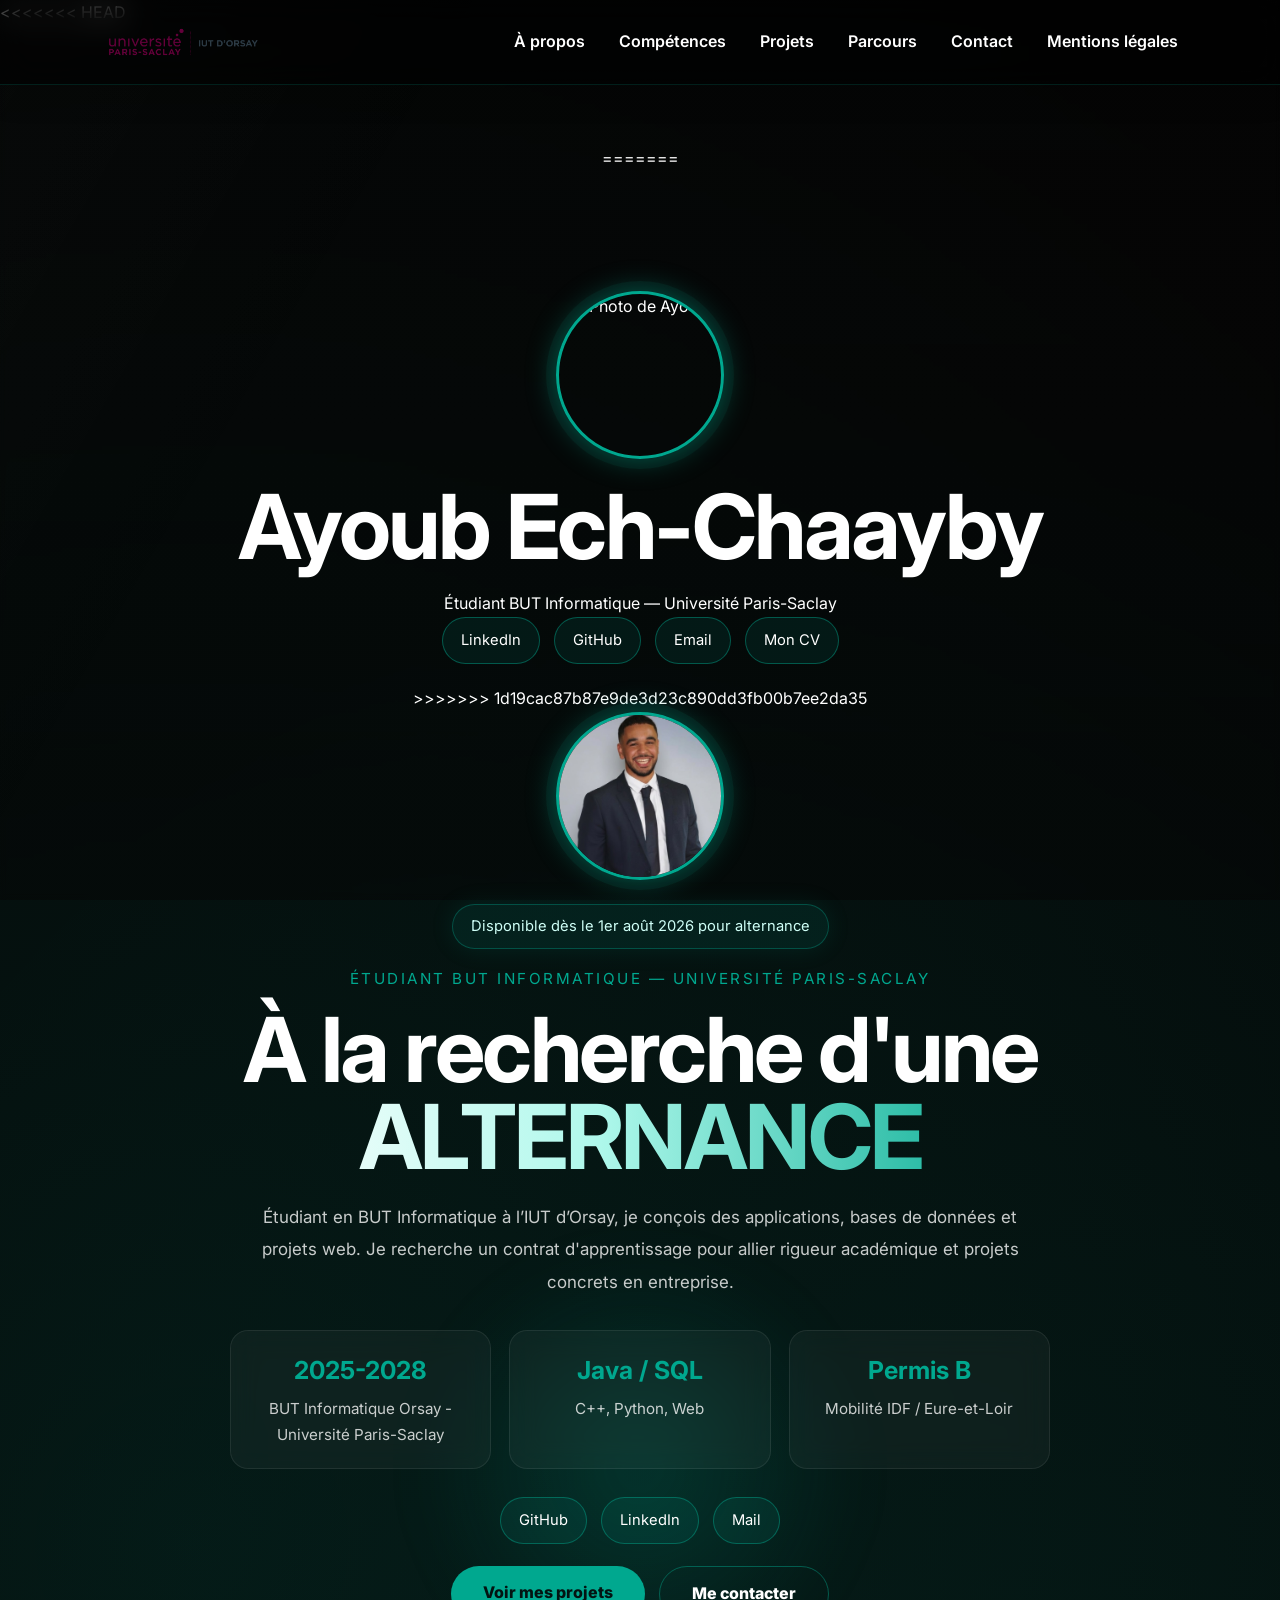
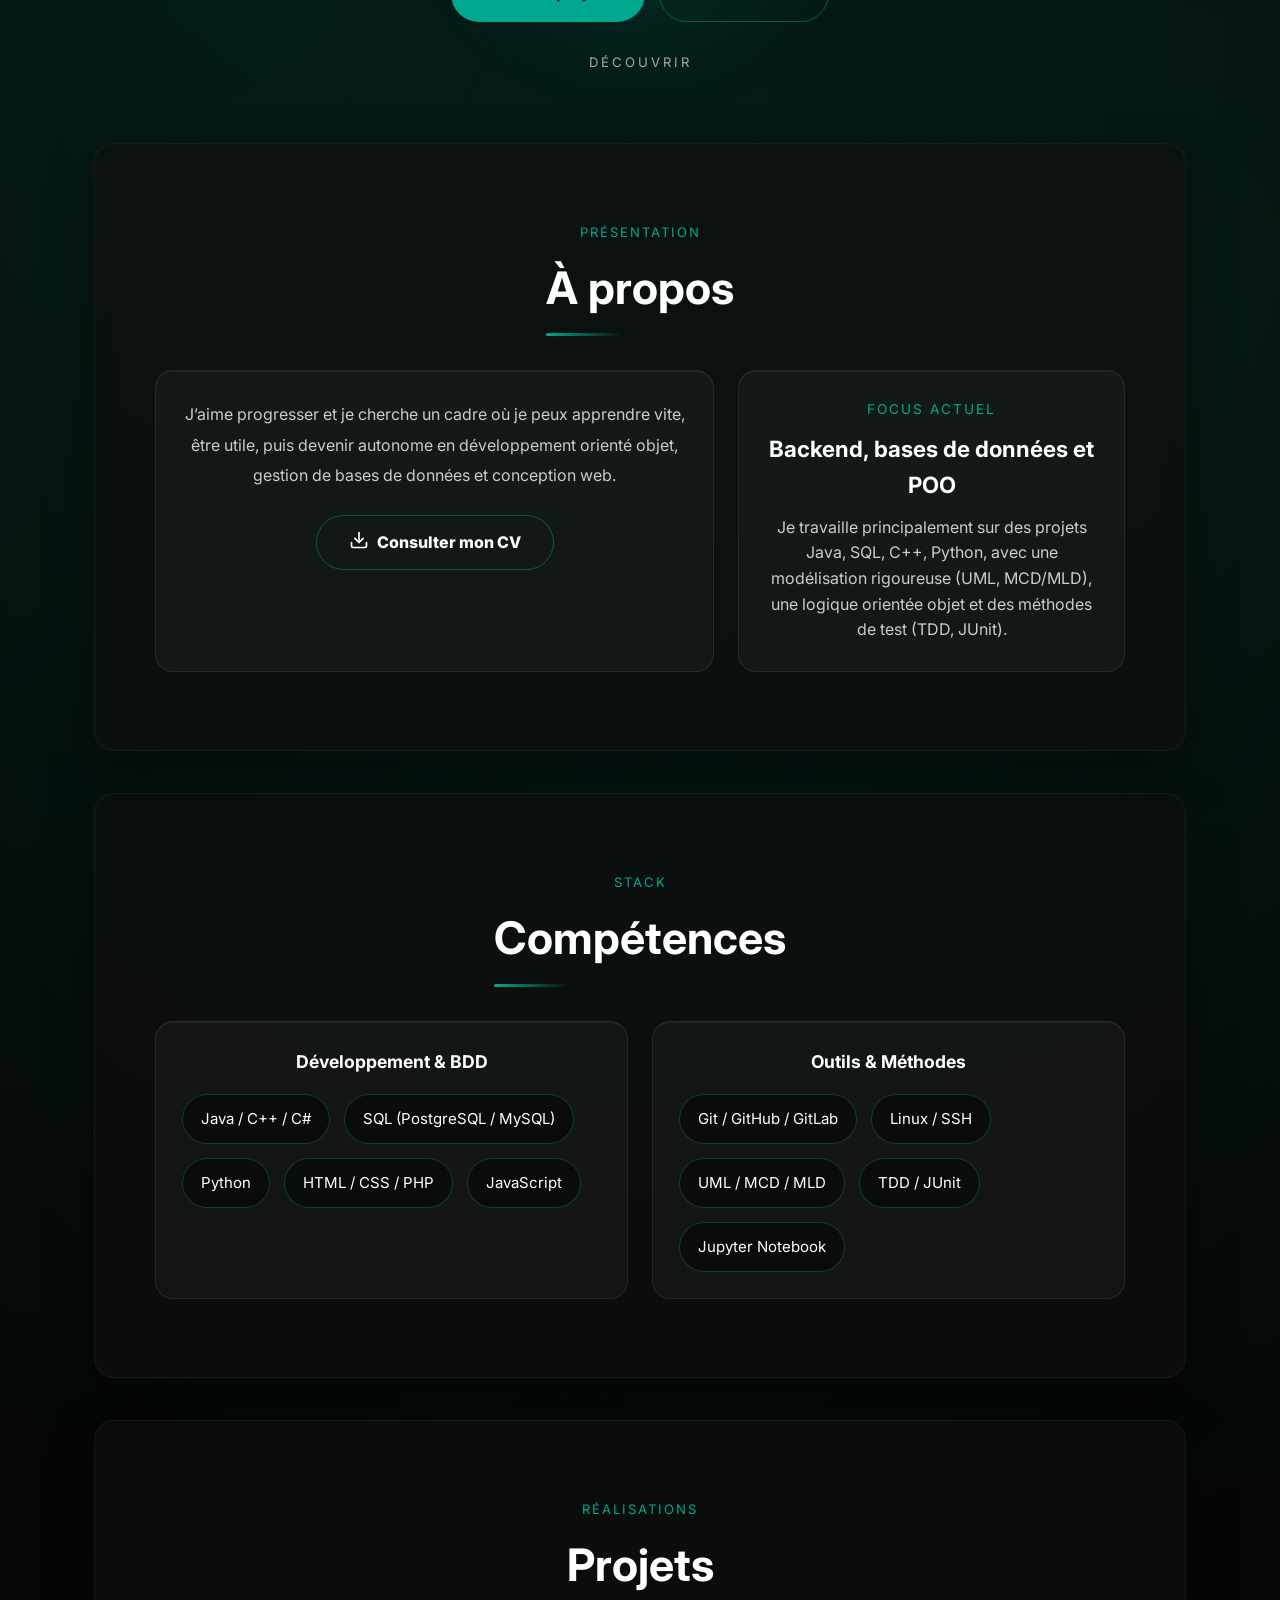
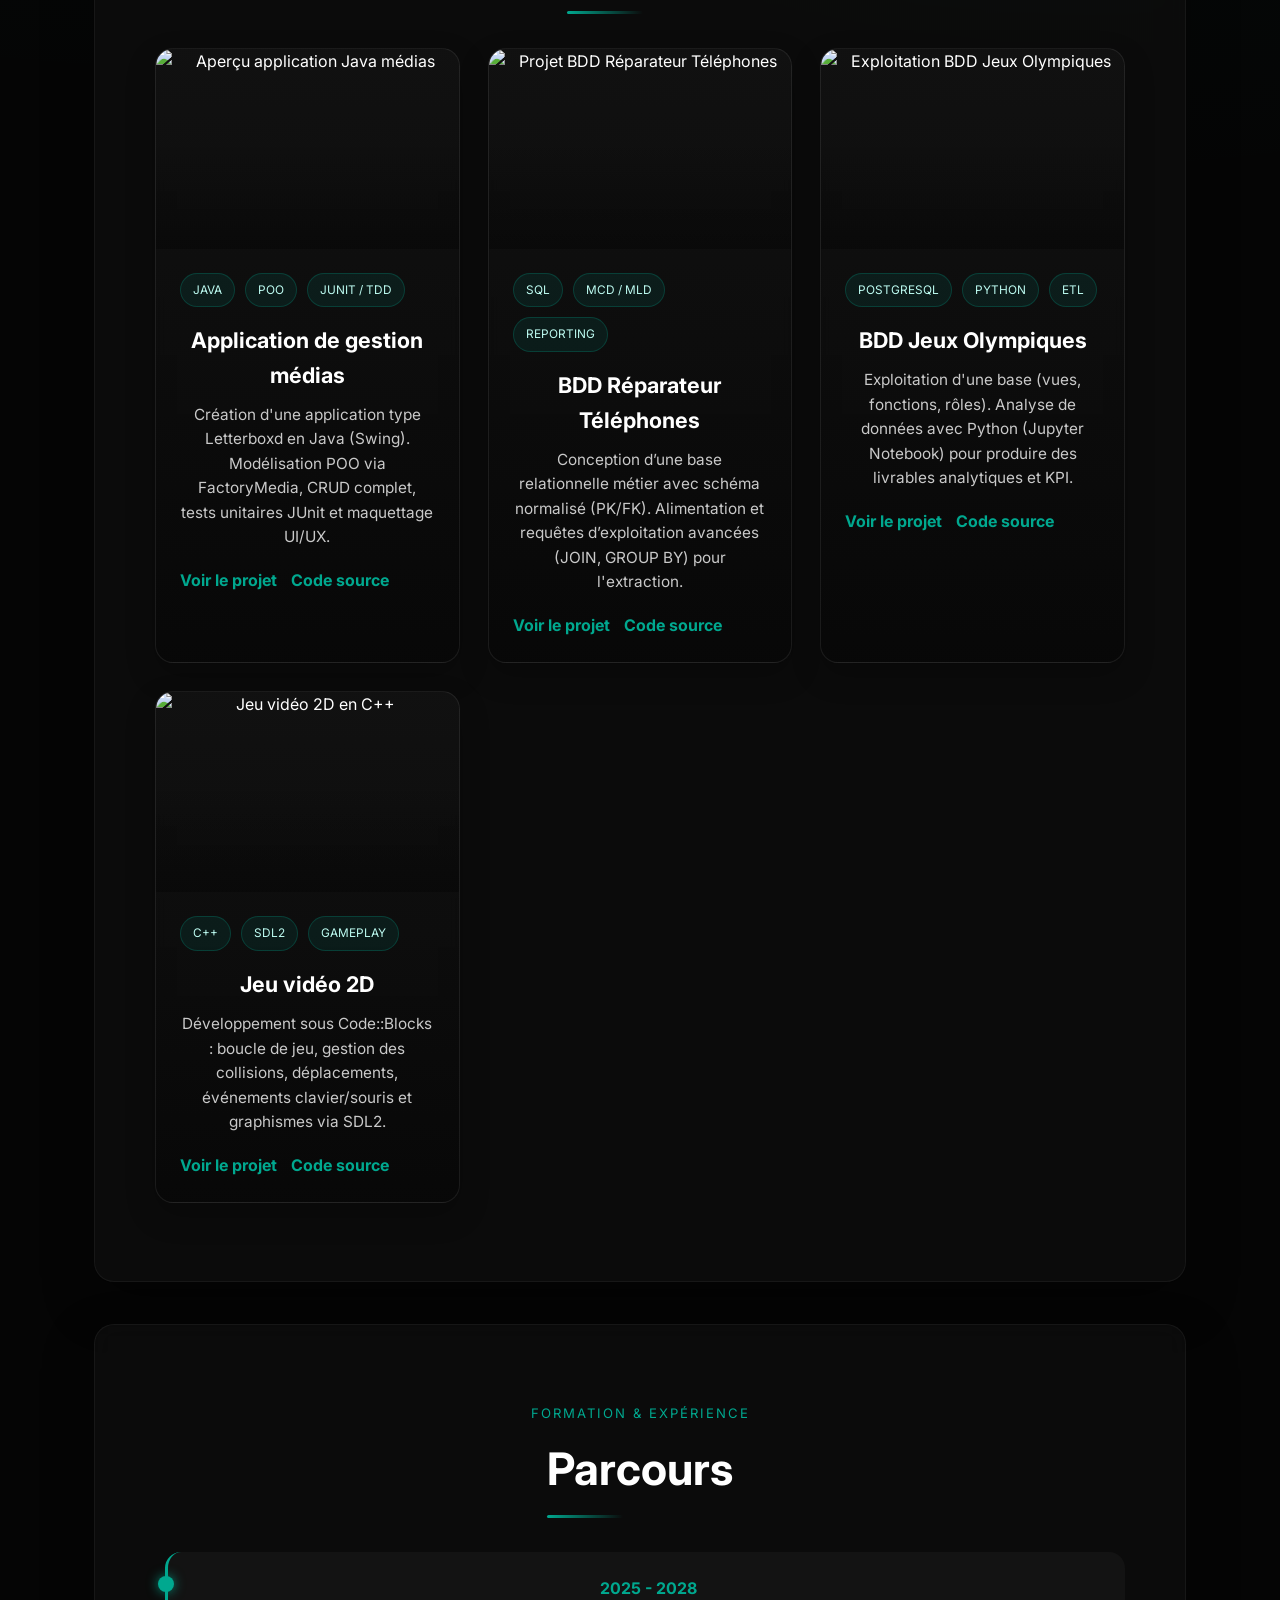
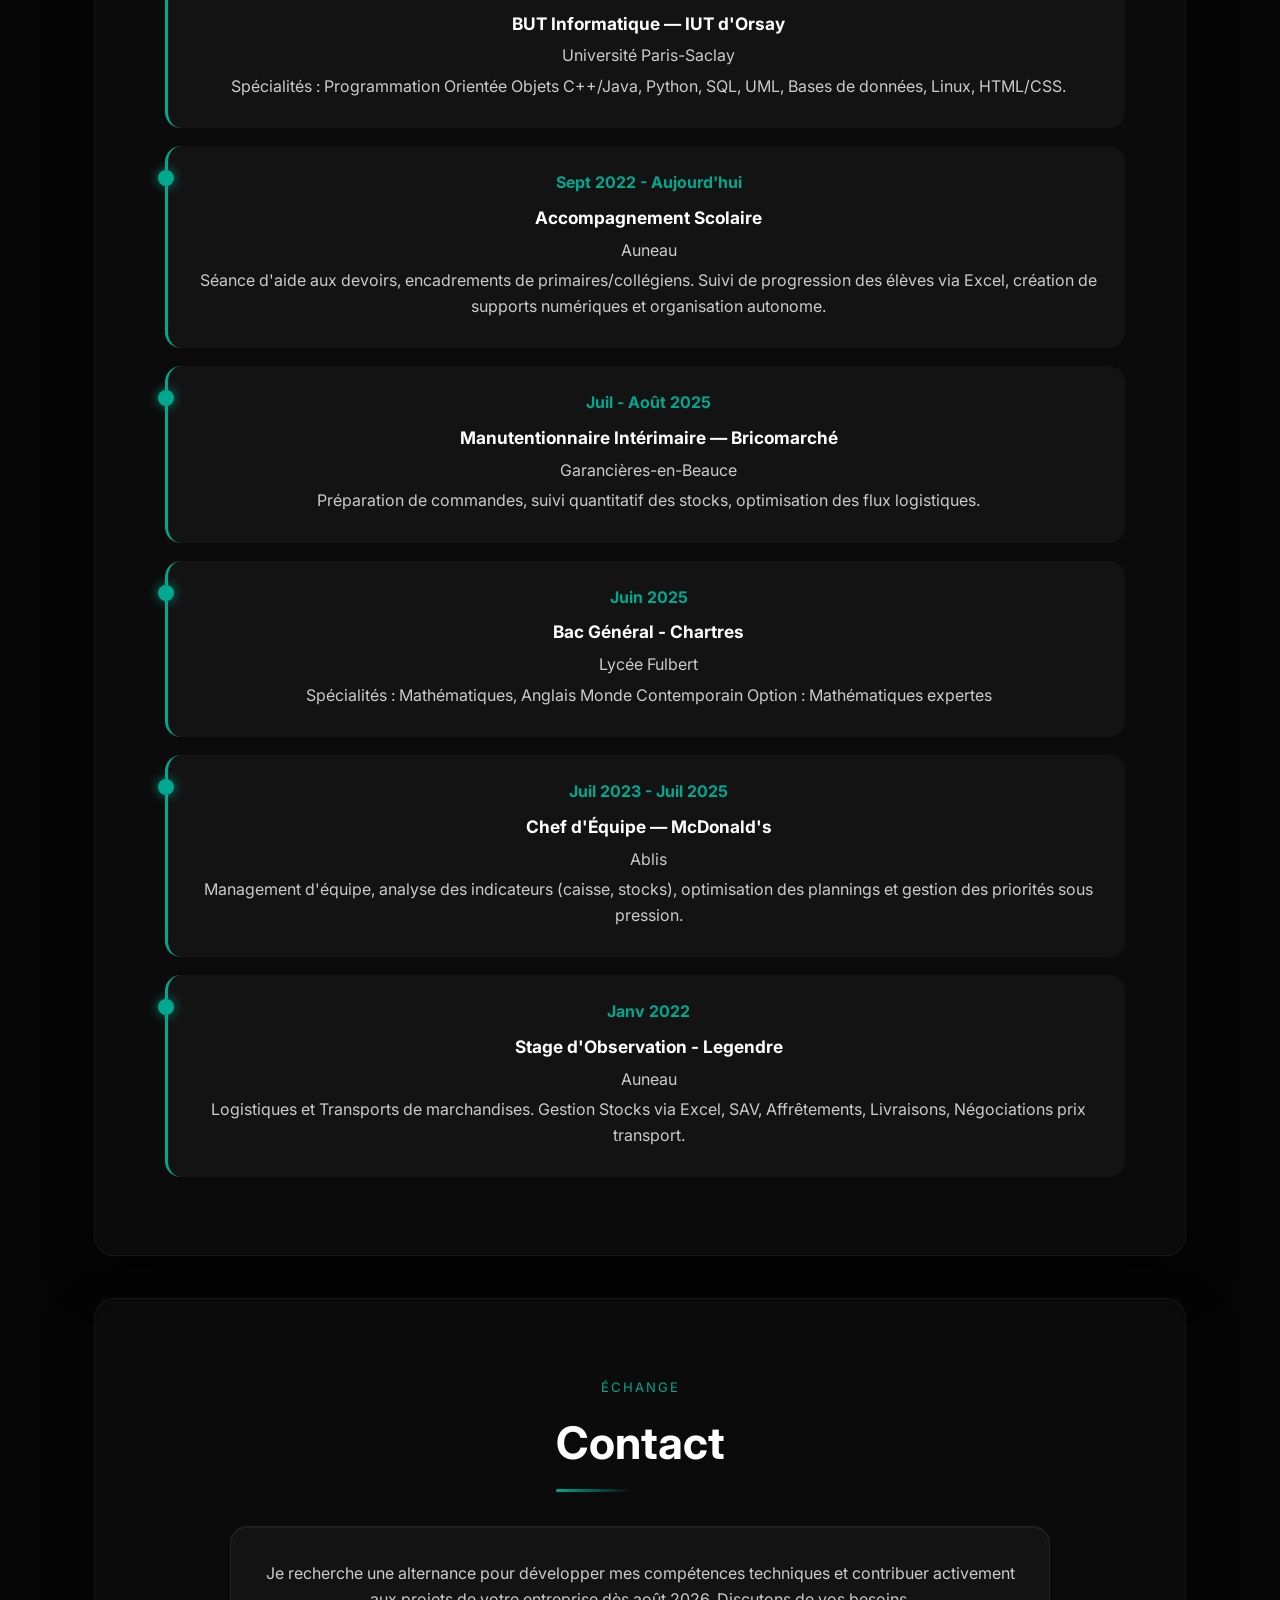
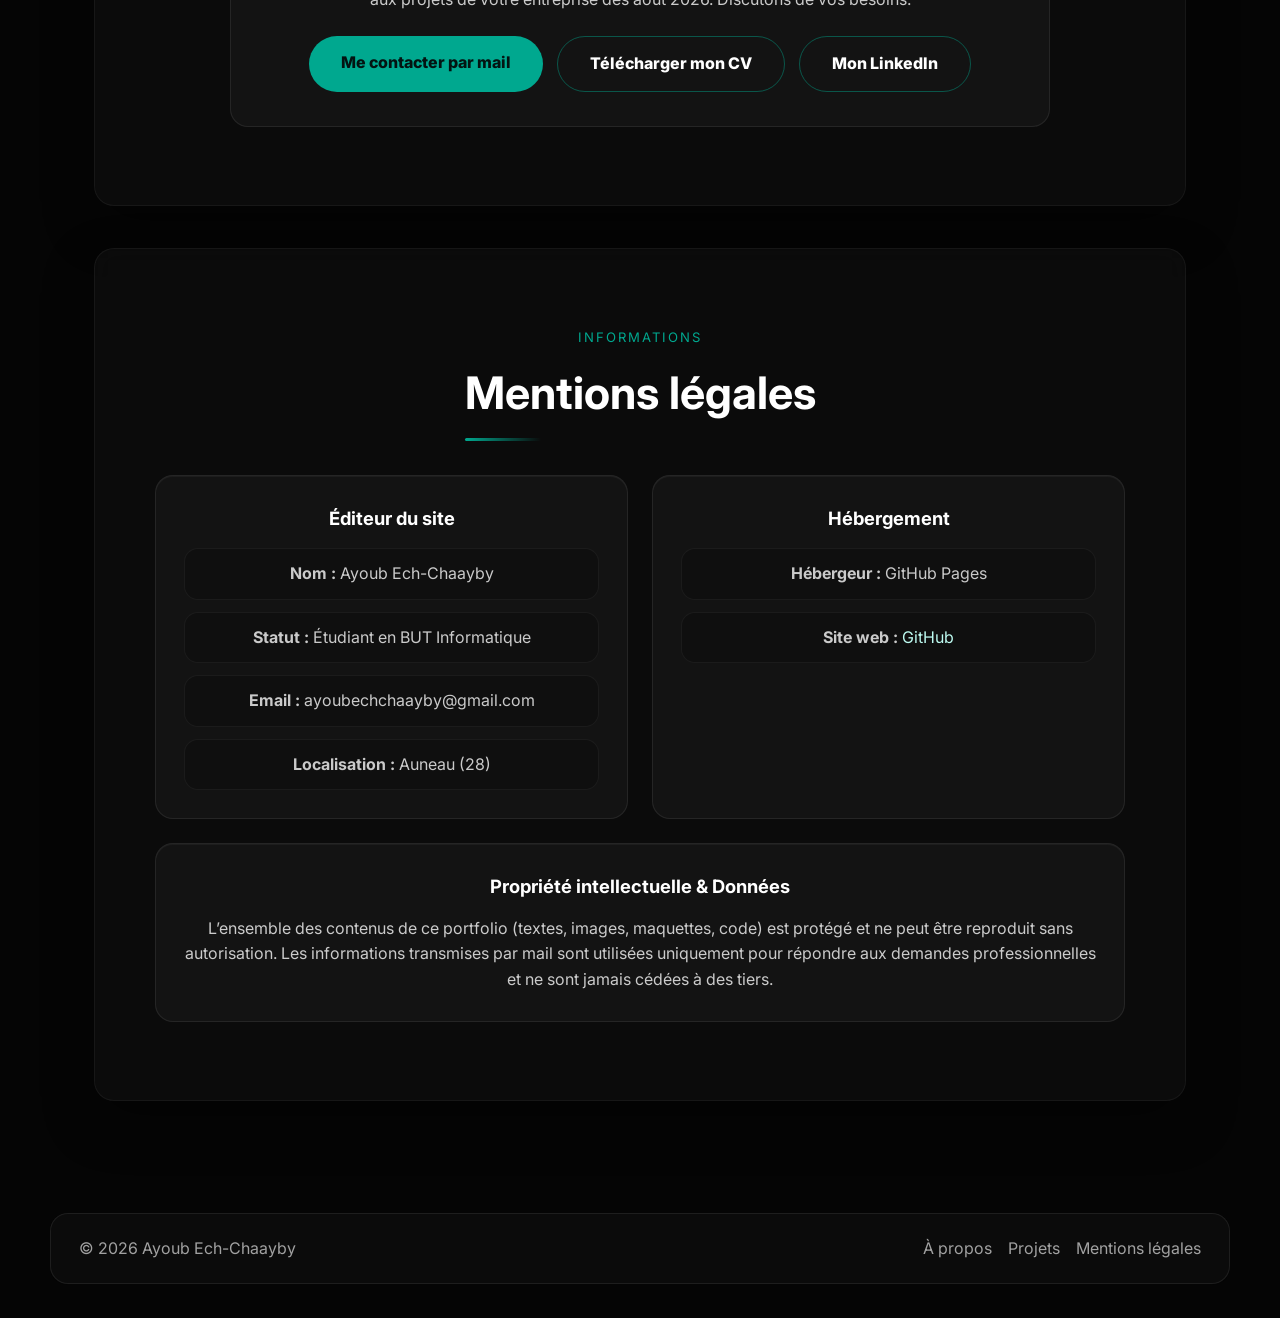
==== index.html @ 3a8e2e87 "Merge branch 'main' of https://github.com/ayoubechchaayby/Portfolio :qa!" ====
<!DOCTYPE html>
<html lang="fr">
<head>
  <meta charset="UTF-8" />
  <meta name="viewport" content="width=device-width, initial-scale=1.0" />
  <title>Ayoub Ech-Chaayby</title>
  <meta
    name="description"
    content="Portfolio moderne et immersif d'un étudiant en BUT Informatique à l'IUT d'Orsay, en recherche d'alternance."
  />
  <link rel="preconnect" href="https://fonts.googleapis.com" />
  <link rel="preconnect" href="https://fonts.gstatic.com" crossorigin />
  <link
    href="https://fonts.googleapis.com/css2?family=Inter:wght@300;400;500;600;700;800&display=swap"
    rel="stylesheet"
  />
  <link rel="stylesheet" href="style.css" />
</head>
<body>
  <div class="video-bg" aria-hidden="true">
    <video autoplay muted loop playsinline>
      <source src="assets/video.mp4" type="video/mp4" />
    </video>
    <div class="overlay"></div>
  </div>

  <header class="navbar">
    <a href="https://www.iut-orsay.universite-paris-saclay.fr/" class="logo" aria-label="Retour à l'accueil">
      <img src="assets/IUT.png" alt="Logo Université Paris-Saclay" class="nav-logo" />
    </a>

    <nav aria-label="Navigation principale">
      <ul>
        <li><a href="#a-propos">À propos</a></li>
        <li><a href="#competences">Compétences</a></li>
        <li><a href="#projets">Projets</a></li>
        <li><a href="#parcours">Parcours</a></li>
        <li><a href="#contact">Contact</a></li>
        <li><a href="#mentions-legales">Mentions légales</a></li>
      </ul>
    </nav>
  </header>

<<<<<<< HEAD
  <main>
    <section class="hero" id="accueil">
      <div class="hero-glow"></div>
=======
    <section class="hero">
        <img src="image/ayoub.JPG" alt="Photo de Ayoub" class="profile-pic">
        
        <h1>Ayoub Ech-Chaayby</h1>
        <p>Étudiant BUT Informatique — Université Paris-Saclay</p>
        
        <div class="social-links">
            <a href="https://linkedin.com/in/ayoubechchaayby" target="_blank"><i class="fab fa-linkedin"></i> LinkedIn</a>
            <a href="https://github.com/ayoubechchaayby" target="_blank"><i class="fab fa-github"></i> GitHub</a>
            <a href="mailto:ayoubechchaayby@gmail.com"><i class="fas fa-envelope"></i> Email</a>
            <a href="CV_Ayoub_Ech-Chaayby.pdf" download><i class="fas fa-file-download"></i> Mon CV</a>
        </div>
>>>>>>> 1d19cac87b87e9de3d23c890dd3fb00b7ee2da35

      <img
        src="assets/ayoub.JPG"
        alt="Photo de profil"
        class="profile-pic"
      />

      <span class="status-badge">Disponible dès le 1er août 2026 pour alternance</span>

      <p class="eyebrow">Étudiant BUT Informatique — Université Paris-Saclay</p>

      <h1>
        À la recherche d'une
        <span class="gradient-text">ALTERNANCE</span>
      </h1>

      <p class="hero-subtitle">
        Étudiant en BUT Informatique à l’IUT d’Orsay, je conçois des applications, 
        bases de données et projets web. Je recherche un contrat d'apprentissage 
        pour allier rigueur académique et projets concrets en entreprise.
      </p>

      <div class="hero-stats">
        <article class="stat">
          <strong>2025-2028</strong>
          <span>BUT Informatique Orsay - Université Paris-Saclay</span>
        </article>
        <article class="stat">
          <strong>Java / SQL</strong>
          <span>C++, Python, Web</span>
        </article>
        <article class="stat">
          <strong>Permis B</strong>
          <span>Mobilité IDF / Eure-et-Loir</span>
        </article>
      </div>

      <div class="social-links">
        <a href="https://github.com/ayoubechchaayby" target="_blank" rel="noopener noreferrer">GitHub</a>
        <a href="https://www.linkedin.com/in/ayoubechchaayby/" target="_blank" rel="noopener noreferrer">LinkedIn</a>
        <a href="mailto:ayoubechchaayby@gmail.com">Mail</a>
      </div>

      <div class="hero-actions">
        <a href="#projets" class="btn">Voir mes projets</a>
        <a href="#contact" class="btn btn-secondary">Me contacter</a>
      </div>

      <a href="#a-propos" class="scroll-indicator">Découvrir</a>
    </section>

    <section class="section reveal" id="a-propos">
      <div class="section-header">
        <p class="section-kicker">Présentation</p>
        <h2>À propos</h2>
      </div>

      <div class="about-grid">
                <div class="about-text">

          <p>
            J’aime progresser et je cherche un cadre où je peux apprendre vite, 
            être utile, puis devenir autonome en développement orienté objet, 
            gestion de bases de données et conception web.
          </p>

          <div class="about-actions" style="margin-top: 24px;">
            <a href="assets/CV_Ayoub_Ech-Chaayby.pdf" target="_blank" rel="noopener noreferrer" class="btn btn-secondary">
              <svg width="20" height="20" viewBox="0 0 24 24" fill="none" stroke="currentColor" stroke-width="2" stroke-linecap="round" stroke-linejoin="round" style="margin-right: 8px;"><path d="M21 15v4a2 2 0 0 1-2 2H5a2 2 0 0 1-2-2v-4"></path><polyline points="7 10 12 15 17 10"></polyline><line x1="12" y1="15" x2="12" y2="3"></line></svg>
              Consulter mon CV
            </a>
          </div>
        </div>


        <div class="about-card">
          <span class="about-card-label">Focus actuel</span>
          <h3>Backend, bases de données et POO</h3>
          <p>
            Je travaille principalement sur des projets Java, SQL, C++, Python, 
            avec une modélisation rigoureuse (UML, MCD/MLD), une logique orientée objet 
            et des méthodes de test (TDD, JUnit).
          </p>
        </div>
      </div>
    </section>

    <section class="section reveal" id="competences">
      <div class="section-header">
        <p class="section-kicker">Stack</p>
        <h2>Compétences</h2>
      </div>

      <div class="skills-columns">
        <div class="skills-panel">
          <h3>Développement & BDD</h3>
          <div class="skills-grid">
            <span class="skill">Java / C++ / C#</span>
            <span class="skill">SQL (PostgreSQL / MySQL)</span>
            <span class="skill">Python</span>
            <span class="skill">HTML / CSS / PHP</span>
            <span class="skill">JavaScript</span>
          </div>
        </div>

        <div class="skills-panel">
          <h3>Outils & Méthodes</h3>
          <div class="skills-grid">
            <span class="skill">Git / GitHub / GitLab</span>
            <span class="skill">Linux / SSH</span>
            <span class="skill">UML / MCD / MLD</span>
            <span class="skill">TDD / JUnit</span>
            <span class="skill">Jupyter Notebook</span>
          </div>
        </div>
      </div>
    </section>

    <section class="section reveal" id="projets">
      <div class="section-header">
        <p class="section-kicker">Réalisations</p>
        <h2>Projets</h2>
      </div>

      <div class="projects-grid">
        <article class="card">
          <div class="card-img-container">
            <img src="images/project-1.jpg" alt="Aperçu application Java médias" class="card-img" />
          </div>
          <div class="card-content">
            <div class="project-tags">
              <span>Java</span>
              <span>POO</span>
              <span>JUnit / TDD</span>
            </div>
            <h3>Application de gestion médias</h3>
            <p>
              Création d'une application type Letterboxd en Java (Swing). Modélisation POO 
              via FactoryMedia, CRUD complet, tests unitaires JUnit et maquettage UI/UX.
            </p>
            <div class="project-links">
              <a href="#">Voir le projet</a>
              <a href="#">Code source</a>
            </div>
          </div>
        </article>

        <article class="card">
          <div class="card-img-container">
            <img src="images/project-2.jpg" alt="Projet BDD Réparateur Téléphones" class="card-img" />
          </div>
          <div class="card-content">
            <div class="project-tags">
              <span>SQL</span>
              <span>MCD / MLD</span>
              <span>Reporting</span>
            </div>
            <h3>BDD Réparateur Téléphones</h3>
            <p>
              Conception d’une base relationnelle métier avec schéma normalisé (PK/FK). 
              Alimentation et requêtes d’exploitation avancées (JOIN, GROUP BY) pour l'extraction.
            </p>
            <div class="project-links">
              <a href="#">Voir le projet</a>
              <a href="#">Code source</a>
            </div>
          </div>
        </article>

        <article class="card">
          <div class="card-img-container">
            <img src="images/project-3.jpg" alt="Exploitation BDD Jeux Olympiques" class="card-img" />
          </div>
          <div class="card-content">
            <div class="project-tags">
              <span>PostgreSQL</span>
              <span>Python</span>
              <span>ETL</span>
            </div>
            <h3>BDD Jeux Olympiques</h3>
            <p>
              Exploitation d'une base (vues, fonctions, rôles). Analyse de données 
              avec Python (Jupyter Notebook) pour produire des livrables analytiques et KPI.
            </p>
            <div class="project-links">
              <a href="#">Voir le projet</a>
              <a href="#">Code source</a>
            </div>
          </div>
        </article>

        <article class="card">
          <div class="card-img-container">
            <img src="images/project-4.jpg" alt="Jeu vidéo 2D en C++" class="card-img" />
          </div>
          <div class="card-content">
            <div class="project-tags">
              <span>C++</span>
              <span>SDL2</span>
              <span>Gameplay</span>
            </div>
            <h3>Jeu vidéo 2D</h3>
            <p>
              Développement sous Code::Blocks : boucle de jeu, gestion des collisions, 
              déplacements, événements clavier/souris et graphismes via SDL2.
            </p>
            <div class="project-links">
              <a href="#">Voir le projet</a>
              <a href="#">Code source</a>
            </div>
          </div>
        </article>
      </div>
    </section>

    <section class="section reveal" id="parcours">
      <div class="section-header">
        <p class="section-kicker">Formation & expérience</p>
        <h2>Parcours</h2>
      </div>

      <div class="timeline">
        <article class="timeline-item">
          <span class="timeline-date">2025 - 2028</span>
          <h3>BUT Informatique — IUT d'Orsay</h3>
          <p>Université Paris-Saclay</p>
          <p>
            Spécialités : Programmation Orientée Objets C++/Java, Python, SQL, UML, Bases de données, Linux, HTML/CSS.
          </p>
        </article>

        <article class="timeline-item">
          <span class="timeline-date">Sept 2022 - Aujourd'hui</span>
          <h3>Accompagnement Scolaire</h3>
          <p>Auneau</p>
          <p>
            Séance d'aide aux devoirs, encadrements de primaires/collégiens.
            Suivi de progression des élèves via Excel, création de supports numériques 
            et organisation autonome.
          </p>
        </article>

        <article class="timeline-item">
          <span class="timeline-date">Juil - Août 2025</span>
          <h3>Manutentionnaire Intérimaire — Bricomarché</h3>
          <p>Garancières-en-Beauce</p>
          <p>
            Préparation de commandes, suivi quantitatif des stocks, optimisation des flux logistiques.
          </p>
        </article>

        <article class="timeline-item">
          <span class="timeline-date">Juin 2025</span>
          <h3>Bac Général - Chartres</h3>
          <p>Lycée Fulbert</p>
          <p>
            Spécialités : Mathématiques, Anglais Monde Contemporain
            Option : Mathématiques expertes
          </p>
        </article>

        <article class="timeline-item">
          <span class="timeline-date">Juil 2023 - Juil 2025</span>
          <h3>Chef d'Équipe — McDonald's</h3>
          <p>Ablis</p>
          <p>
            Management d'équipe, analyse des indicateurs (caisse, stocks), optimisation 
            des plannings et gestion des priorités sous pression.
          </p>
        </article>

        <article class="timeline-item">
          <span class="timeline-date">Janv 2022</span>
          <h3>Stage d'Observation - Legendre</h3>
          <p>Auneau</p>
          <p>
            Logistiques et Transports de marchandises.
            Gestion Stocks via Excel, SAV, Affrêtements, Livraisons, Négociations prix transport.
          </p>
        </article>

      </div>
    </section>

    <section class="section contact reveal" id="contact">
      <div class="section-header">
        <p class="section-kicker">Échange</p>
        <h2>Contact</h2>
      </div>

      <div class="contact-box">
        <p>
          Je recherche une alternance pour développer mes compétences techniques et 
          contribuer activement aux projets de votre entreprise dès août 2026. 
          Discutons de vos besoins.
        </p>

        <div class="contact-actions">
          <a href="mailto:ayoubechchaayby@gmail.com" class="btn">Me contacter par mail</a>
          
          <a href="assets/CV_Ayoub_Ech-Chaayby.pdf" target="_blank" rel="noopener noreferrer" class="btn btn-secondary">
            Télécharger mon CV
          </a>

          <a href="https://www.linkedin.com/ayoubechchaayby" target="_blank" rel="noopener noreferrer" class="btn btn-secondary">
            Mon LinkedIn
          </a>
        </div>

      </div>
    </section>

    <section class="section legal reveal" id="mentions-legales">
      <div class="section-header">
        <p class="section-kicker">Informations</p>
        <h2>Mentions légales</h2>
      </div>

      <div class="legal-grid">
        <article class="legal-card">
          <h3>Éditeur du site</h3>
          <ul class="legal-list">
            <li><strong>Nom :</strong> Ayoub Ech-Chaayby</li>
            <li><strong>Statut :</strong> Étudiant en BUT Informatique</li>
            <li><strong>Email :</strong> ayoubechchaayby@gmail.com</li>
            <li><strong>Localisation :</strong> Auneau (28)</li>
          </ul>
        </article>

        <article class="legal-card">
          <h3>Hébergement</h3>
          <ul class="legal-list">
            <li><strong>Hébergeur :</strong> GitHub Pages</li>
            <li><strong>Site web :</strong> <a href="https://github.com/ayoubechchaayby" target="_blank" rel="noopener">GitHub</a></li>
          </ul>
        </article>

        <article class="legal-card legal-card-wide">
          <h3>Propriété intellectuelle & Données</h3>
          <p>
            L’ensemble des contenus de ce portfolio (textes, images, maquettes, code) 
            est protégé et ne peut être reproduit sans autorisation. Les informations 
            transmises par mail sont utilisées uniquement pour répondre aux demandes 
            professionnelles et ne sont jamais cédées à des tiers.
          </p>
        </article>
      </div>
    </section>
  </main>

  <footer class="site-footer">
    <p>© 2026 Ayoub Ech-Chaayby</p>
    <nav>
      <a href="#a-propos">À propos</a>
      <a href="#projets">Projets</a>
      <a href="#mentions-legales">Mentions légales</a>
    </nav>
  </footer>

  <script>
    document.addEventListener("DOMContentLoaded", () => {
      const observer = new IntersectionObserver((entries) => {
        entries.forEach(entry => {
          if (entry.isIntersecting) {
            entry.target.classList.add("is-visible");
          }
        });
      }, { threshold: 0.1 });

      document.querySelectorAll('.reveal').forEach(el => {
        observer.observe(el);
      });

      const links = document.querySelectorAll(".navbar nav a[href^='#']");
      const sections = document.querySelectorAll("section[id]");

      const updateActiveLink = () => {
        let current = "";
        sections.forEach(section => {
          const sectionTop = section.offsetTop;
          if (scrollY >= sectionTop - 150) {
            current = section.getAttribute("id");
          }
        });
        links.forEach(link => {
          link.classList.toggle("is-active", link.getAttribute("href") === `#${current}`);
        });
      };

      window.addEventListener("scroll", updateActiveLink);
      updateActiveLink();
    });
  </script>
</body>
</html>
---- style.css ----
* {
  margin: 0;
  padding: 0;
  box-sizing: border-box;
}

:root {
  --bg: #050505;
  --bg-soft: rgba(15, 15, 15, 0.7);
  --card: rgba(10, 10, 10, 0.82);
  --line: rgba(255, 255, 255, 0.08);
  --line-soft: rgba(255, 255, 255, 0.05);
  --text: #ffffff;
  --muted: rgba(255, 255, 255, 0.78);
  --muted-soft: rgba(255, 255, 255, 0.62);
  --accent: #00a88f;
  --shadow: 0 20px 50px rgba(0, 0, 0, 0.35);
  --radius: 20px;
  --container: 1180px;
}

html {
  scroll-behavior: smooth;
}

body {
  font-family: "Inter", sans-serif;
  color: var(--text);
  background:
    radial-gradient(circle at 15% 20%, rgba(0, 168, 143, 0.11), transparent 28%),
    radial-gradient(circle at 85% 25%, rgba(0, 168, 143, 0.08), transparent 25%),
    var(--bg);
  line-height: 1.6;
  overflow-x: hidden;
}

body::before {
  content: "";
  position: fixed;
  inset: 0;
  pointer-events: none;
  z-index: -1;
  background: linear-gradient(120deg, rgba(255,255,255,0.015), transparent 30%);
}

a {
  color: inherit;
}

.logo {
  display: flex;
  align-items: center;
  text-decoration: none;
}

.nav-logo {
  height: 40px; /* Ajuste cette valeur selon la taille de ton logo */
  width: auto;
  object-fit: contain;
  transition: transform 0.3s ease;
  /* Optionnel : si ton logo est noir, cette ligne le rendra blanc pour bien ressortir sur le fond sombre */
  /* filter: brightness(0) invert(1); */
}

.logo:hover .nav-logo {
  transform: scale(1.05);
}

img {
  max-width: 100%;
  display: block;
}

.video-bg {
  position: fixed;
  inset: 0;
  width: 100%;
  height: 100vh;
  z-index: -2;
  overflow: hidden;
}

.video-bg video {
  width: 100%;
  height: 100%;
  object-fit: cover;
}

.overlay {
  position: absolute;
  inset: 0;
  background: linear-gradient(to bottom, rgba(5, 5, 5, 0.3), rgba(5, 5, 5, 0.5));
  backdrop-filter: blur(3px);
}

.navbar {
  position: fixed;
  top: 0;
  left: 0;
  width: 100%;
  z-index: 50;
  display: flex;
  justify-content: space-between;
  align-items: center;
  padding: 22px 8%;
  background: rgba(0, 0, 0, 0.56);
  backdrop-filter: blur(16px);
  border-bottom: 1px solid rgba(0, 168, 143, 0.18);
  box-shadow: 0 10px 30px rgba(0,0,0,0.18);
}

.logo {
  font-size: 1.45rem;
  font-weight: 800;
  color: var(--accent);
  text-decoration: none;
  text-shadow: 0 0 14px rgba(0, 168, 143, 0.45);
}

.navbar nav {
  display: flex;
  align-items: center;
}

.navbar ul {
  display: flex;
  align-items: center;
  gap: 34px;
  list-style: none;
  margin: 0;
  padding: 0;
}

.navbar li {
  display: inline-block;
}

.navbar a {
  text-decoration: none;
  position: relative;
  font-weight: 600;
  color: var(--text);
  transition: color 0.3s ease;
}

.navbar nav a::after {
  content: "";
  position: absolute;
  left: 0;
  bottom: -7px;
  width: 0%;
  height: 2px;
  border-radius: 999px;
  background: var(--accent);
  transition: width 0.35s ease;
}

.navbar nav a:hover,
.navbar nav a.is-active {
  color: #d5fff7;
}

.navbar nav a:hover::after,
.navbar nav a.is-active::after {
  width: 100%;
}

.hero, .section, .site-footer {
  width: min(var(--container), calc(100% - 40px));
  margin-inline: auto;
}

.hero {
  min-height: 100vh;
  display: flex;
  flex-direction: column;
  justify-content: center;
  align-items: center;
  text-align: center;
  position: relative;
  padding: 120px 24px 70px;
}

.hero-glow {
  position: absolute;
  top: 16%;
  left: 50%;
  transform: translateX(-50%);
  width: 460px;
  height: 460px;
  border-radius: 50%;
  background: radial-gradient(circle, rgba(0, 168, 143, 0.20), transparent 68%);
  filter: blur(28px);
  z-index: -1;
}

.profile-pic {
  width: 168px;
  height: 168px;
  border-radius: 50%;
  object-fit: cover;
  border: 3px solid var(--accent);
  box-shadow: 0 0 0 10px rgba(0, 168, 143, 0.08), 0 0 30px rgba(0, 168, 143, 0.45);
  margin-bottom: 24px;
  animation: float 4s ease-in-out infinite;
}

.status-badge {
  display: inline-flex;
  padding: 10px 18px;
  margin-bottom: 18px;
  border-radius: 999px;
  background: rgba(0, 168, 143, 0.10);
  border: 1px solid rgba(0, 168, 143, 0.35);
  color: #cffff7;
  font-size: 0.92rem;
  box-shadow: 0 0 25px rgba(0, 168, 143, 0.12);
}

.eyebrow {
  color: var(--accent);
  font-size: 0.95rem;
  letter-spacing: 2.5px;
  text-transform: uppercase;
  margin-bottom: 14px;
}

.hero h1 {
  font-size: clamp(3.1rem, 7vw, 5.8rem);
  line-height: 0.98;
  letter-spacing: -2.5px;
  max-width: 980px;
  margin-bottom: 20px;
  text-wrap: balance;
}

.gradient-text {
  display: block;
  background: linear-gradient(90deg, #ffffff 0%, #aef8eb 45%, #00A88F 100%);
  -webkit-background-clip: text;
  -webkit-text-fill-color: transparent;
}

.hero-subtitle {
  max-width: 780px;
  color: var(--muted);
  font-size: 1.06rem;
  line-height: 1.9;
  margin-bottom: 32px;
}

.hero-stats {
  display: grid;
  grid-template-columns: repeat(3, minmax(160px, 1fr));
  gap: 18px;
  width: min(820px, 100%);
  margin-bottom: 28px;
}

.stat {
  padding: 20px 18px;
  border-radius: 18px;
  background: rgba(255, 255, 255, 0.04);
  border: 1px solid var(--line);
  backdrop-filter: blur(14px);
}

.stat strong {
  display: block;
  color: var(--accent);
  font-size: 1.55rem;
  margin-bottom: 6px;
}

.stat span {
  color: var(--muted);
  font-size: 0.95rem;
}

.social-links {
  display: flex;
  gap: 14px;
  flex-wrap: wrap;
  justify-content: center;
  margin-bottom: 22px;
}

.social-links a {
  display: inline-flex;
  padding: 11px 18px;
  border-radius: 999px;
  text-decoration: none;
  border: 1px solid rgba(0, 168, 143, 0.45);
  background: rgba(0, 168, 143, 0.10);
  transition: 0.3s ease;
  font-size: 0.92rem;
}

.social-links a:hover {
  transform: translateY(-5px);
  background: var(--accent);
  color: #041311;
  font-weight: 700;
}

.hero-actions, .contact-actions {
  display: flex;
  gap: 14px;
  flex-wrap: wrap;
  justify-content: center;
}

.btn {
  display: inline-flex;
  padding: 14px 32px;
  border-radius: 999px;
  background: var(--accent);
  color: #031412;
  font-weight: 800;
  text-decoration: none;
  transition: transform 0.3s ease, box-shadow 0.3s ease;
}

.btn:hover {
  transform: translateY(-4px) scale(1.03);
  box-shadow: 0 0 28px rgba(0, 168, 143, 0.5);
}

.btn-secondary {
  background: transparent;
  color: var(--text);
  border: 1px solid rgba(0, 168, 143, 0.45);
}

.btn-secondary:hover {
  background: rgba(0, 168, 143, 0.10);
  color: var(--text);
}

.scroll-indicator {
  margin-top: 30px;
  text-decoration: none;
  color: var(--muted-soft);
  font-size: 0.82rem;
  letter-spacing: 3px;
  text-transform: uppercase;
  animation: float 2.8s ease-in-out infinite;
}

.section {
  position: relative;
  margin-bottom: 42px;
  padding: 78px clamp(22px, 5vw, 60px);
  border-radius: var(--radius);
  background: var(--bg-soft);
  backdrop-filter: blur(12px);
  border: 1px solid var(--line-soft);
  box-shadow: var(--shadow);
  overflow: hidden;
  transition: transform 0.35s ease, border-color 0.35s ease, box-shadow 0.35s ease;
}

.section:hover {
  transform: translateY(-4px);
  border-color: rgba(0, 168, 143, 0.16);
  box-shadow: 0 24px 60px rgba(0, 0, 0, 0.42);
}

.section-header {
  position: relative;
  margin-bottom: 34px;
}

.section-kicker {
  color: var(--accent);
  text-transform: uppercase;
  letter-spacing: 2px;
  font-size: 0.82rem;
  margin-bottom: 10px;
}

.section h2 {
  font-size: clamp(2rem, 3.8vw, 2.8rem);
  display: inline-block;
  position: relative;
  padding-bottom: 12px;
}

.section h2::after {
  content: "";
  position: absolute;
  left: 0;
  bottom: 0;
  width: 76px;
  height: 3px;
  border-radius: 999px;
  background: linear-gradient(90deg, var(--accent), transparent);
}

.about-grid {
  display: grid;
  grid-template-columns: 1.3fr 0.9fr;
  gap: 24px;
  align-items: stretch;
}

.about-text, .about-card, .skills-panel, .contact-box, .legal-card {
  border-radius: 18px;
  background: rgba(255, 255, 255, 0.035);
  border: 1px solid var(--line);
  box-shadow: inset 0 1px 0 rgba(255, 255, 255, 0.04);
}

.about-text {
  padding: 28px;
}

.about-text p {
  color: var(--muted);
  line-height: 1.9;
}

.about-text p + p {
  margin-top: 16px;
}

.about-card {
  padding: 28px;
  display: flex;
  flex-direction: column;
  justify-content: center;
}

.about-card-label {
  color: var(--accent);
  font-size: 0.85rem;
  text-transform: uppercase;
  letter-spacing: 2px;
  margin-bottom: 10px;
}

.about-card h3 {
  font-size: 1.4rem;
  margin-bottom: 12px;
}

.about-card p {
  color: var(--muted);
}

.skills-columns {
  display: grid;
  grid-template-columns: repeat(2, minmax(0, 1fr));
  gap: 24px;
}

.skills-panel {
  padding: 26px;
}

.skills-panel h3 {
  margin-bottom: 18px;
  font-size: 1.1rem;
}

.skills-grid {
  display: flex;
  flex-wrap: wrap;
  gap: 14px;
}

.skill {
  padding: 12px 18px;
  border-radius: 999px;
  border: 1px solid rgba(0, 168, 143, 0.32);
  background: rgba(0, 0, 0, 0.42);
  transition: 0.3s ease;
  font-size: 0.94rem;
}

.skill:hover {
  transform: translateY(-4px);
  background: var(--accent);
  color: #031412;
  box-shadow: 0 0 16px rgba(0, 168, 143, 0.34);
}

.projects-grid {
  display: grid;
  grid-template-columns: repeat(auto-fit, minmax(270px, 1fr));
  gap: 28px;
}

.card {
  position: relative;
  border-radius: 18px;
  overflow: hidden;
  background: linear-gradient(180deg, rgba(18, 18, 18, 0.88), rgba(8, 8, 8, 0.96));
  border: 1px solid var(--line);
  backdrop-filter: blur(14px);
  transition: transform 0.45s ease, box-shadow 0.45s ease, border-color 0.45s ease;
  box-shadow: 0 12px 30px rgba(0, 0, 0, 0.24);
}

.card:hover {
  transform: translateY(-12px) rotate(0.8deg);
  border-color: rgba(0, 168, 143, 0.35);
  box-shadow: 0 18px 36px rgba(0, 168, 143, 0.18);
}

.card-img-container {
  position: relative;
  width: 100%;
  height: 200px;
  overflow: hidden;
}

.card-img-container::after {
  content: "";
  position: absolute;
  inset: 0;
  background: linear-gradient(to top, rgba(5, 5, 5, 0.45), transparent 55%);
}

.card-img {
  width: 100%;
  height: 100%;
  object-fit: cover;
  transition: transform 0.55s ease;
}

.card:hover .card-img {
  transform: scale(1.08);
}

.card-content {
  padding: 24px;
  display: flex;
  flex-direction: column;
  min-height: 245px;
}

.project-tags {
  display: flex;
  flex-wrap: wrap;
  gap: 10px;
  margin-bottom: 16px;
}

.project-tags span {
  padding: 7px 12px;
  border-radius: 999px;
  background: rgba(0, 168, 143, 0.10);
  border: 1px solid rgba(0, 168, 143, 0.25);
  color: #bdfbf1;
  font-size: 0.74rem;
  text-transform: uppercase;
}

.card-content h3 {
  font-size: 1.35rem;
  margin-bottom: 10px;
}

.card-content p {
  color: var(--muted);
  font-size: 0.96rem;
  margin-bottom: 18px;
}

.project-links {
  margin-top: auto;
  display: flex;
  gap: 14px;
}

.project-links a {
  color: var(--accent);
  text-decoration: none;
  font-weight: 700;
  transition: 0.25s ease;
}

.project-links a:hover {
  color: #e7fffb;
  text-shadow: 0 0 12px rgba(0, 168, 143, 0.35);
}

.timeline {
  display: grid;
  gap: 18px;
}

.timeline-item {
  position: relative;
  padding: 24px 24px 24px 28px;
  margin-left: 10px;
  border-left: 3px solid var(--accent);
  background: rgba(255, 255, 255, 0.03);
  border-radius: 16px;
  transition: 0.3s ease;
}

.timeline-item::before {
  content: "";
  position: absolute;
  left: -10px;
  top: 24px;
  width: 16px;
  height: 16px;
  border-radius: 50%;
  background: var(--accent);
  box-shadow: 0 0 12px rgba(0, 168, 143, 0.8);
}

.timeline-item:hover {
  transform: translateX(8px);
  box-shadow: 0 12px 26px rgba(0, 0, 0, 0.18);
}

.timeline-date {
  display: inline-block;
  margin-bottom: 8px;
  color: var(--accent);
  font-weight: 700;
}

.timeline-item h3 {
  margin-bottom: 6px;
  font-size: 1.08rem;
}

.timeline-item p {
  color: var(--muted);
  margin-bottom: 5px;
}

.contact-box {
  max-width: 820px;
  margin: 0 auto;
  padding: 34px 28px;
  text-align: center;
}

.contact-box p {
  color: var(--muted);
  margin-bottom: 24px;
}

.legal-grid {
  display: grid;
  grid-template-columns: repeat(2, minmax(0, 1fr));
  gap: 24px;
}

.legal-card {
  padding: 28px;
  transition: transform 0.3s ease, border-color 0.3s ease;
}

.legal-card:hover {
  transform: translateY(-6px);
  border-color: rgba(0, 168, 143, 0.28);
}

.legal-card-wide {
  grid-column: 1 / -1;
}

.legal-card h3 {
  font-size: 1.15rem;
  margin-bottom: 14px;
}

.legal-card p {
  color: var(--muted);
}

.legal-list {
  list-style: none;
  display: grid;
  gap: 12px;
}

.legal-list li {
  padding: 12px 14px;
  border-radius: 14px;
  background: rgba(0, 0, 0, 0.22);
  border: 1px solid rgba(255, 255, 255, 0.05);
  color: var(--muted);
}

.legal-card a {
  color: #bdfbf1;
  text-decoration: none;
}

.site-footer {
  margin: 0 auto 34px;
  padding: 22px 28px;
  border-radius: 18px;
  border: 1px solid var(--line);
  background: rgba(15, 15, 15, 0.72);
  backdrop-filter: blur(14px);
  display: flex;
  align-items: center;
  justify-content: space-between;
  flex-wrap: wrap;
  gap: 16px;
  color: var(--muted-soft);
}

.site-footer nav {
  display: flex;
  gap: 16px;
  flex-wrap: wrap;
}

.site-footer a {
  text-decoration: none;
  color: var(--muted-soft);
  transition: color 0.25s ease;
}

.site-footer a:hover {
  color: #ffffff;
}

.reveal {
  opacity: 0;
  transform: translateY(26px);
  transition: opacity 0.7s ease, transform 0.7s ease;
}

.reveal.is-visible {
  opacity: 1;
  transform: translateY(0);
}

@keyframes float {
  0%, 100% { transform: translateY(0px); }
  50% { transform: translateY(-12px); }
}

@media (max-width: 980px) {
  .about-grid, .skills-columns, .legal-grid {
    grid-template-columns: 1fr;
  }
  .legal-card-wide {
    grid-column: auto;
  }
  .navbar ul {
    gap: 18px;
  }
}

@media (max-width: 768px) {
  .navbar {
    flex-direction: column;
    gap: 14px;
    padding: 16px 5%;
  }
  .navbar ul {
    flex-wrap: wrap;
    justify-content: center;
  }
  .hero {
    padding-top: 170px;
  }
  .section, .site-footer {
    width: min(var(--container), calc(100% - 20px));
  }
  .section {
    padding: 58px 18px;
  }
  .site-footer {
    flex-direction: column;
    justify-content: center;
    text-align: center;
  }
}

@media (max-width: 480px) {
  .status-badge, .social-links a, .btn, .hero-actions {
    width: 100%;
  }
}
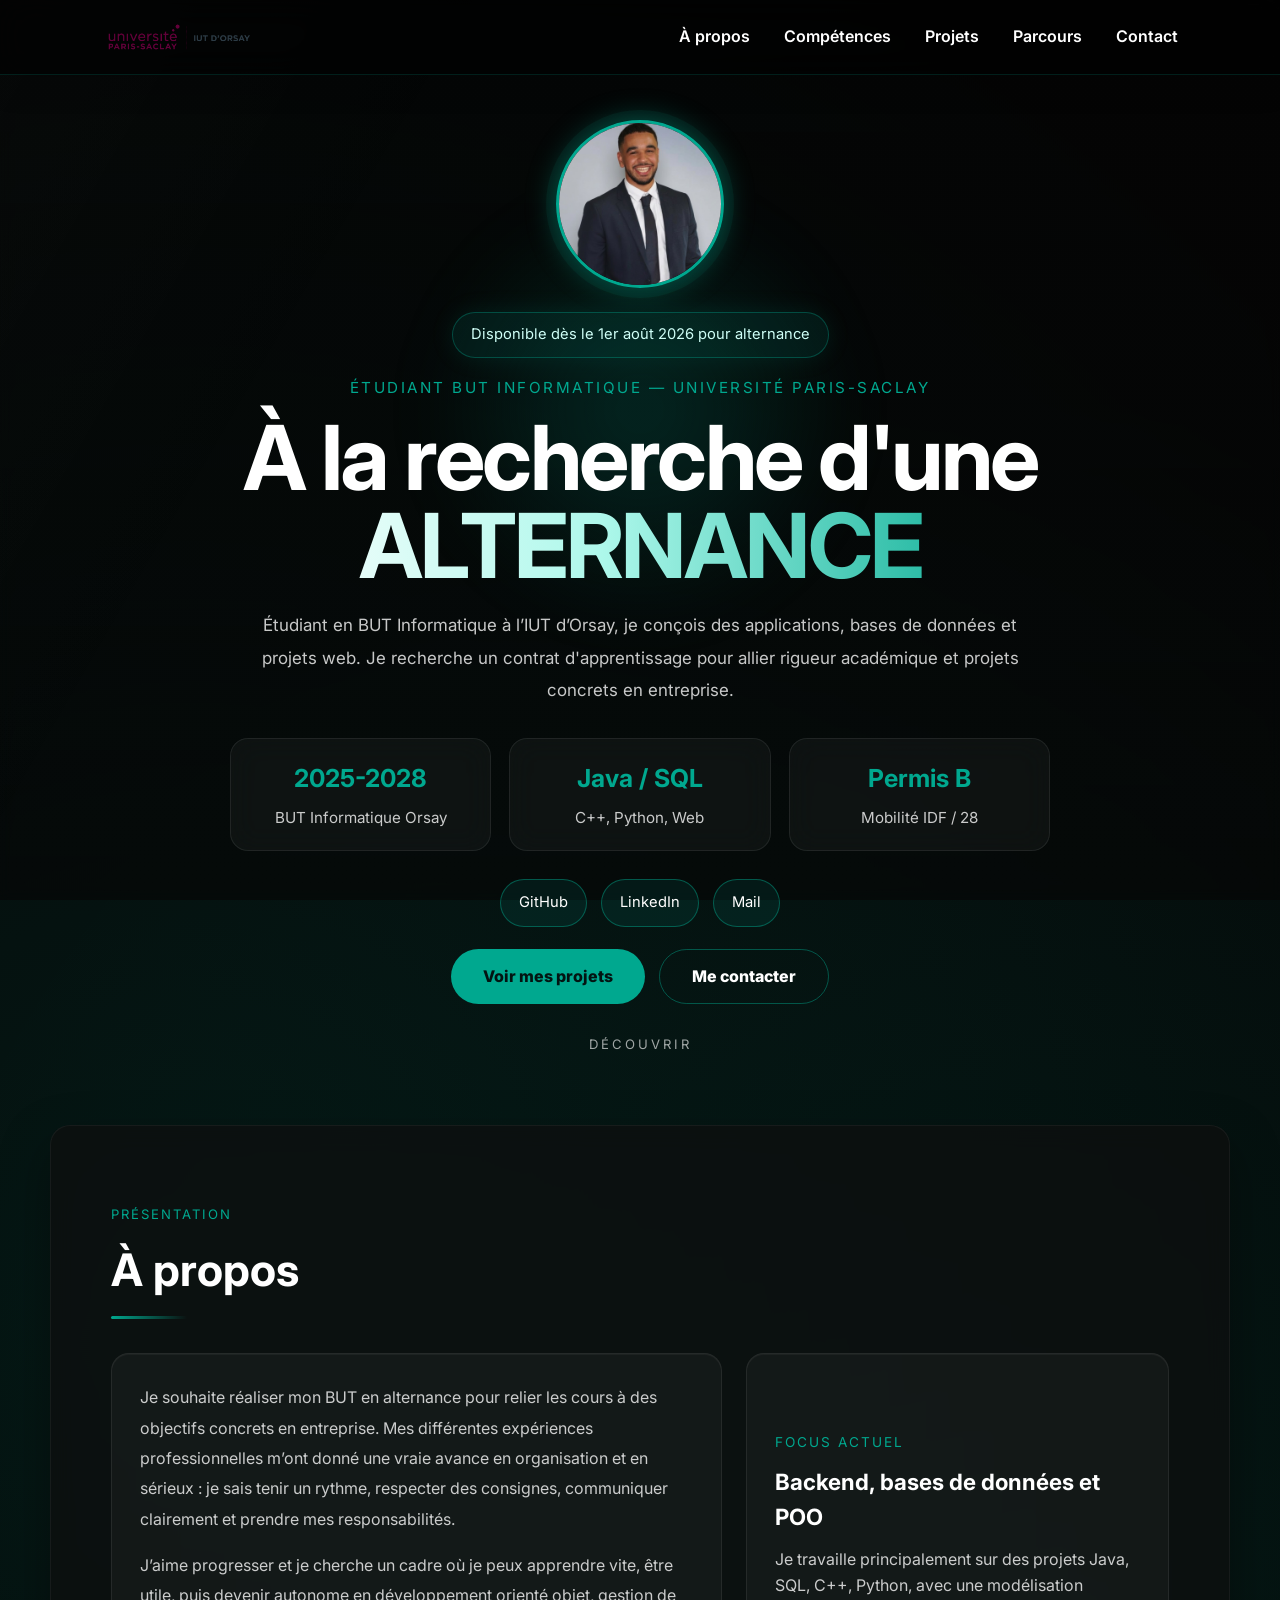
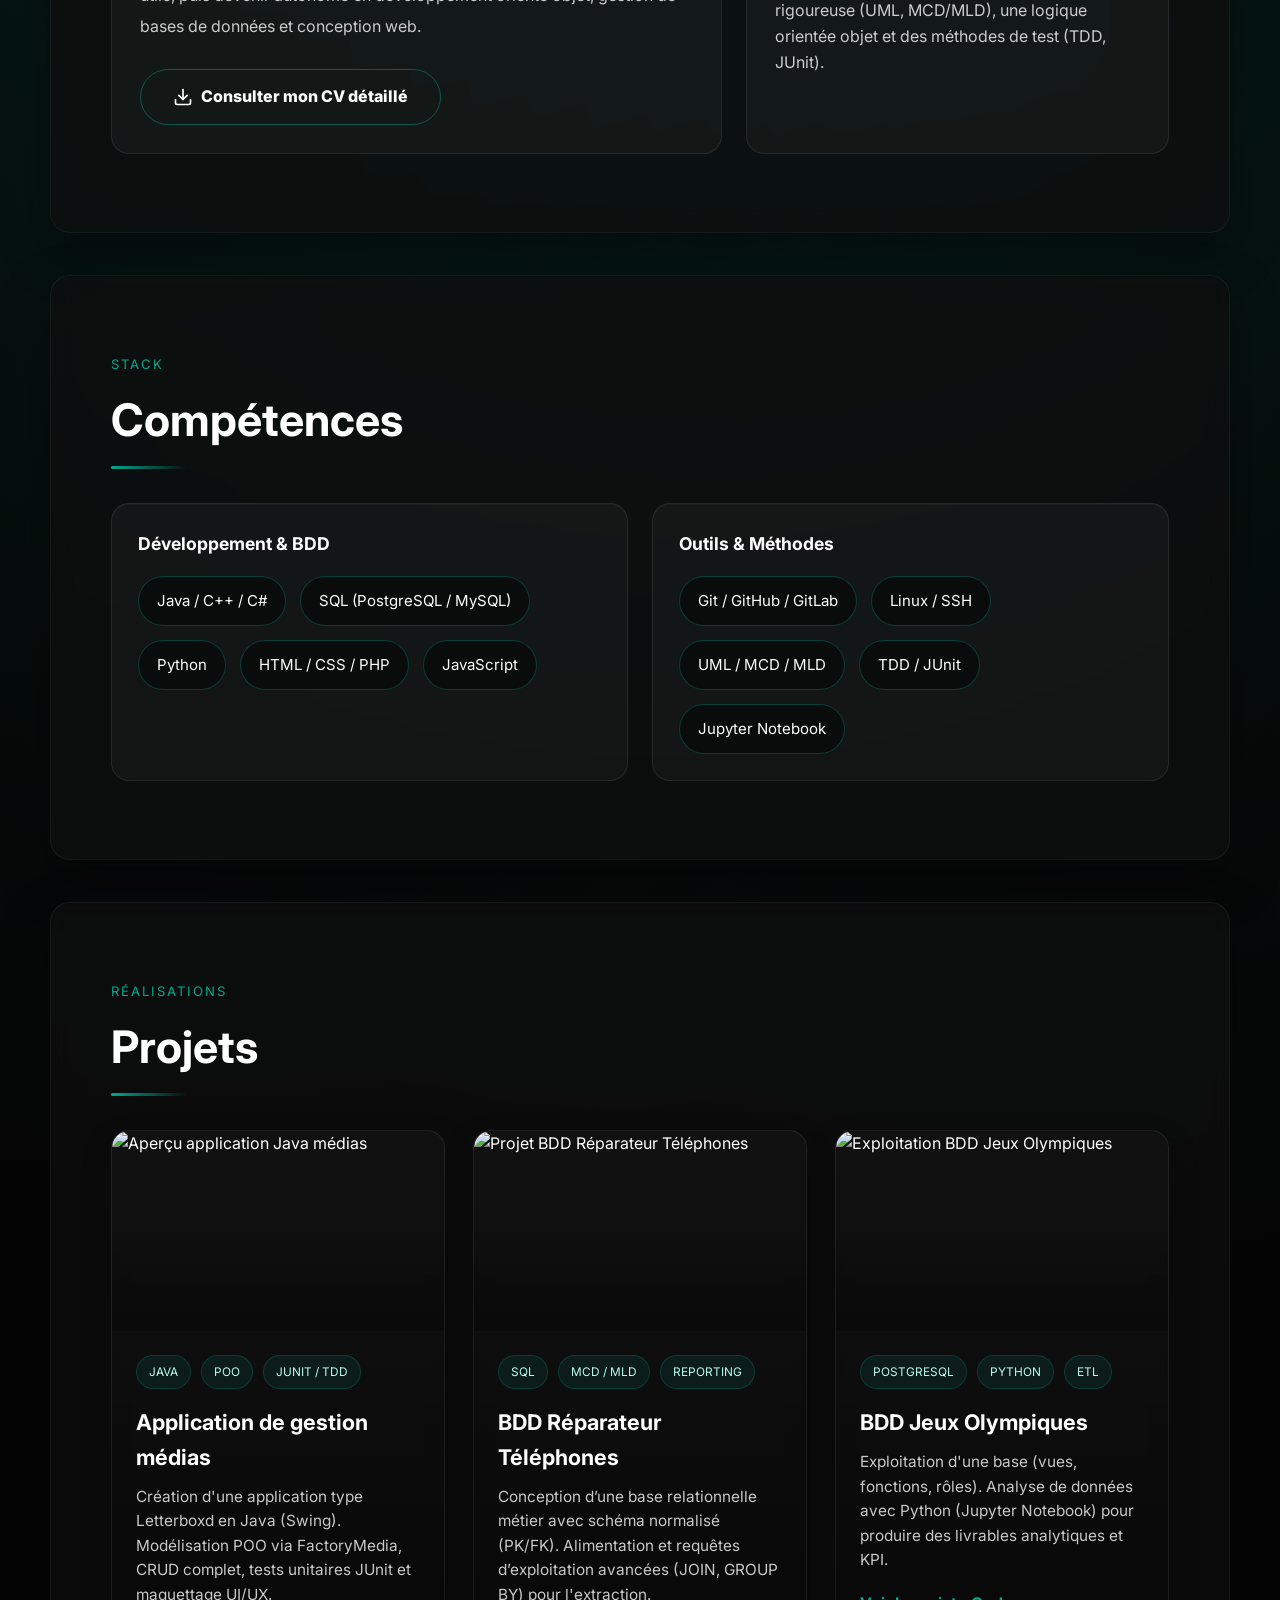
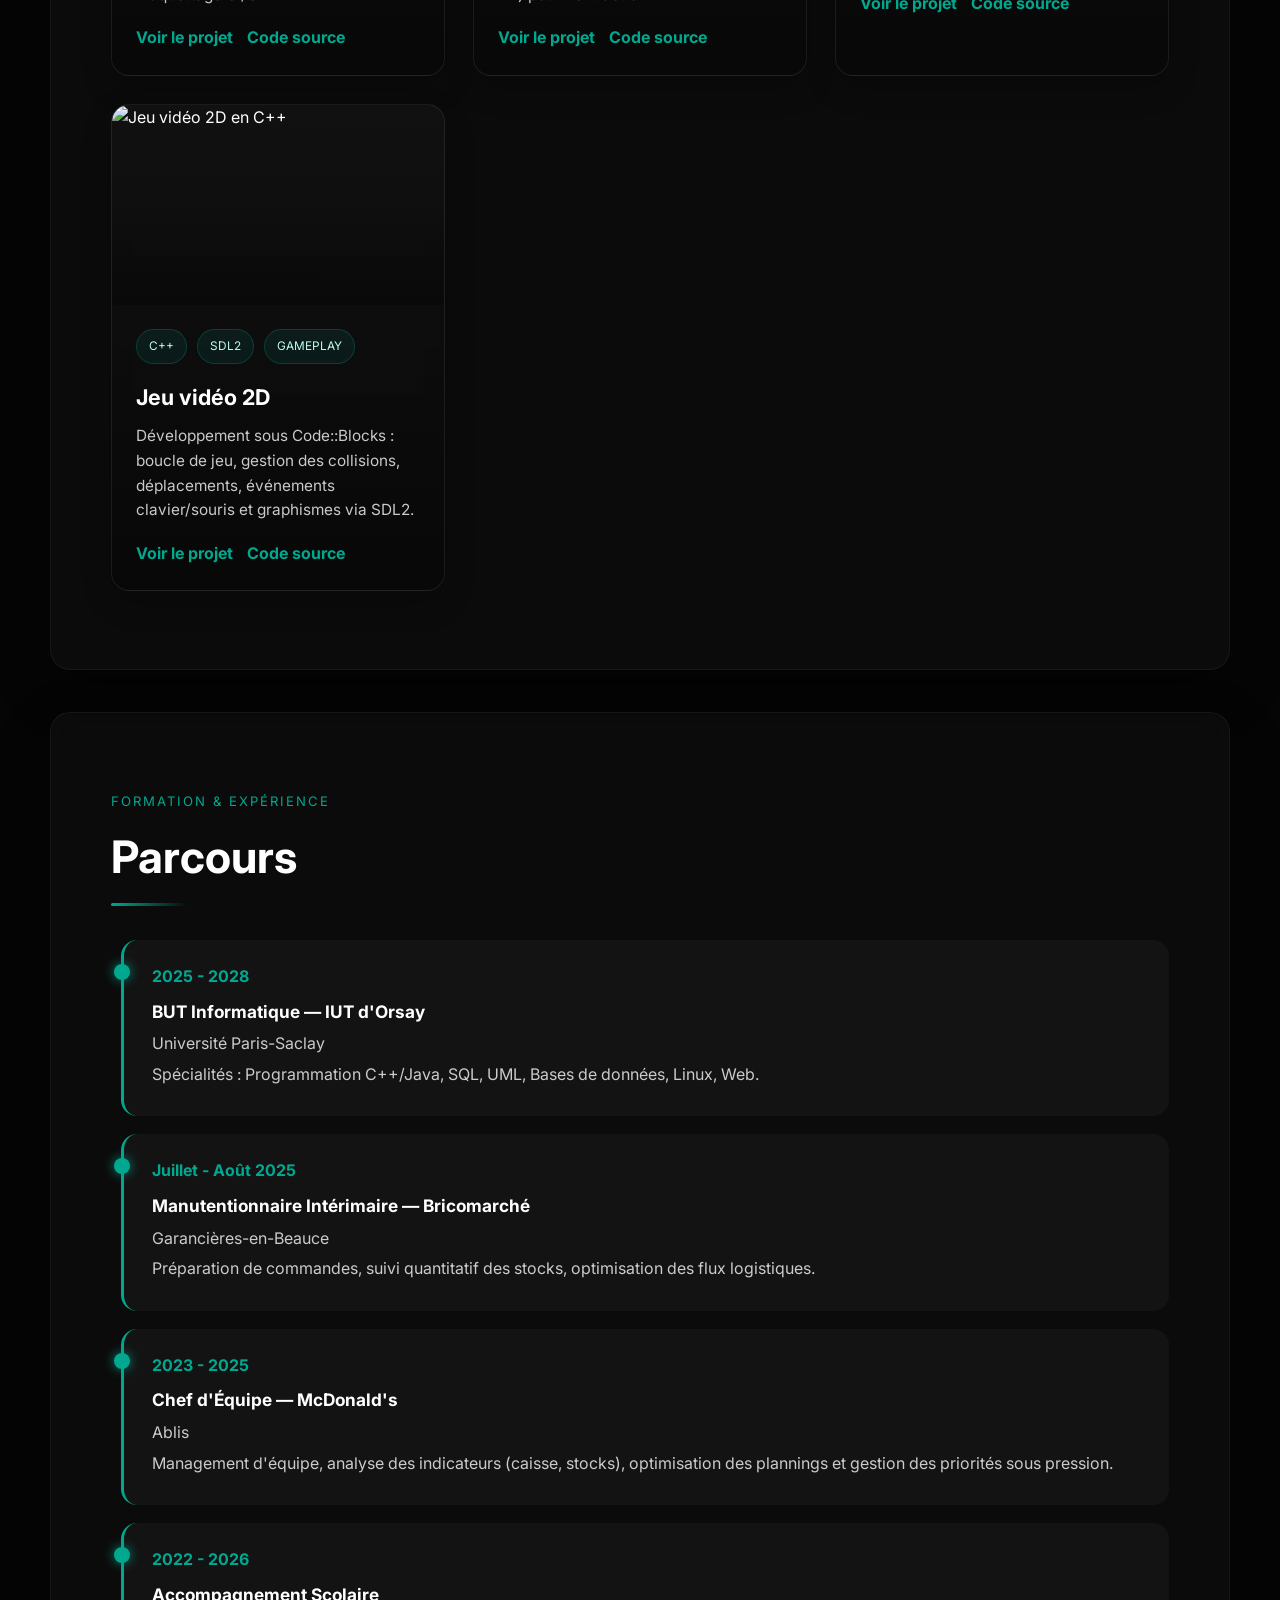
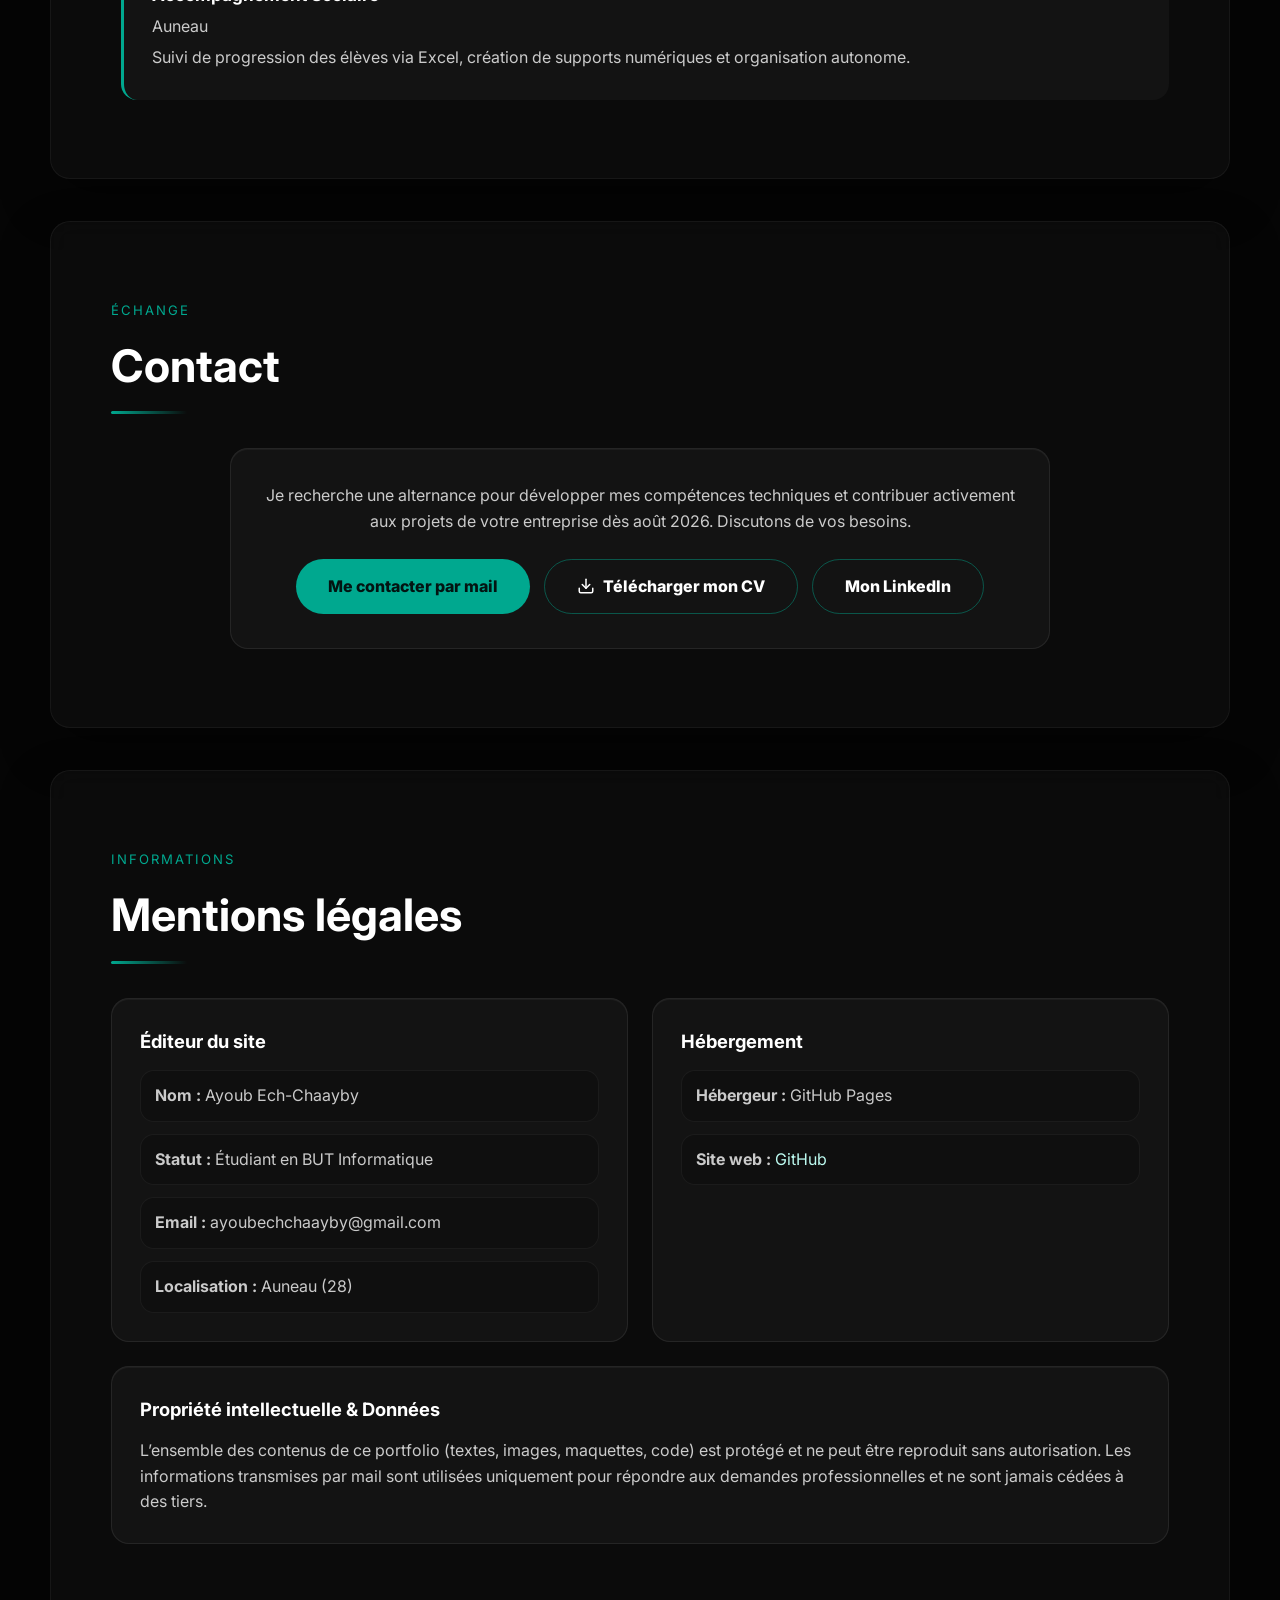
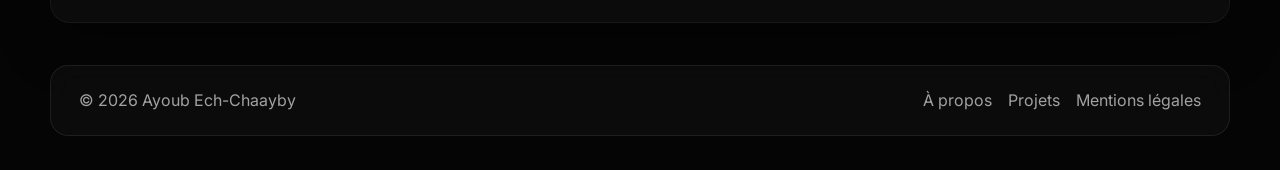
==== commit 8f8a9295: "v3" ====
--- a/index.html
+++ b/index.html
@@ -3,7 +3,7 @@
 <head>
   <meta charset="UTF-8" />
   <meta name="viewport" content="width=device-width, initial-scale=1.0" />
-  <title>Ayoub Ech-Chaayby</title>
+  <title>Ayoub Ech-Chaayby | Portfolio</title>
   <meta
     name="description"
     content="Portfolio moderne et immersif d'un étudiant en BUT Informatique à l'IUT d'Orsay, en recherche d'alternance."
@@ -17,6 +17,7 @@
   <link rel="stylesheet" href="style.css" />
 </head>
 <body>
+  <!-- Fond Vidéo -->
   <div class="video-bg" aria-hidden="true">
     <video autoplay muted loop playsinline>
       <source src="assets/video.mp4" type="video/mp4" />
@@ -24,8 +25,10 @@
     <div class="overlay"></div>
   </div>
 
+  <!-- Navigation -->
   <header class="navbar">
-    <a href="https://www.iut-orsay.universite-paris-saclay.fr/" class="logo" aria-label="Retour à l'accueil">
+    <a href="#accueil" class="logo" aria-label="Retour à l'accueil">
+      <!-- Ajoute ton logo dans le dossier assets -->
       <img src="assets/IUT.png" alt="Logo Université Paris-Saclay" class="nav-logo" />
     </a>
 
@@ -36,33 +39,18 @@
         <li><a href="#projets">Projets</a></li>
         <li><a href="#parcours">Parcours</a></li>
         <li><a href="#contact">Contact</a></li>
-        <li><a href="#mentions-legales">Mentions légales</a></li>
       </ul>
     </nav>
   </header>
 
-<<<<<<< HEAD
   <main>
+    <!-- Section Accueil -->
     <section class="hero" id="accueil">
       <div class="hero-glow"></div>
-=======
-    <section class="hero">
-        <img src="image/ayoub.JPG" alt="Photo de Ayoub" class="profile-pic">
-        
-        <h1>Ayoub Ech-Chaayby</h1>
-        <p>Étudiant BUT Informatique — Université Paris-Saclay</p>
-        
-        <div class="social-links">
-            <a href="https://linkedin.com/in/ayoubechchaayby" target="_blank"><i class="fab fa-linkedin"></i> LinkedIn</a>
-            <a href="https://github.com/ayoubechchaayby" target="_blank"><i class="fab fa-github"></i> GitHub</a>
-            <a href="mailto:ayoubechchaayby@gmail.com"><i class="fas fa-envelope"></i> Email</a>
-            <a href="CV_Ayoub_Ech-Chaayby.pdf" download><i class="fas fa-file-download"></i> Mon CV</a>
-        </div>
->>>>>>> 1d19cac87b87e9de3d23c890dd3fb00b7ee2da35
 
       <img
         src="assets/ayoub.JPG"
-        alt="Photo de profil"
+        alt="Photo de profil de Ayoub Ech-Chaayby"
         class="profile-pic"
       />
 
@@ -84,7 +72,7 @@
       <div class="hero-stats">
         <article class="stat">
           <strong>2025-2028</strong>
-          <span>BUT Informatique Orsay - Université Paris-Saclay</span>
+          <span>BUT Informatique Orsay</span>
         </article>
         <article class="stat">
           <strong>Java / SQL</strong>
@@ -92,13 +80,13 @@
         </article>
         <article class="stat">
           <strong>Permis B</strong>
-          <span>Mobilité IDF / Eure-et-Loir</span>
+          <span>Mobilité IDF / 28</span>
         </article>
       </div>
 
       <div class="social-links">
         <a href="https://github.com/ayoubechchaayby" target="_blank" rel="noopener noreferrer">GitHub</a>
-        <a href="https://www.linkedin.com/in/ayoubechchaayby/" target="_blank" rel="noopener noreferrer">LinkedIn</a>
+        <a href="https://www.linkedin.com/in/ayoubechchaayby" target="_blank" rel="noopener noreferrer">LinkedIn</a>
         <a href="mailto:ayoubechchaayby@gmail.com">Mail</a>
       </div>
 
@@ -110,6 +98,7 @@
       <a href="#a-propos" class="scroll-indicator">Découvrir</a>
     </section>
 
+    <!-- Section À propos -->
     <section class="section reveal" id="a-propos">
       <div class="section-header">
         <p class="section-kicker">Présentation</p>
@@ -117,22 +106,26 @@
       </div>
 
       <div class="about-grid">
-                <div class="about-text">
-
+        <div class="about-text">
+          <p>
+            Je souhaite réaliser mon BUT en alternance pour relier les cours à des objectifs 
+            concrets en entreprise. Mes différentes expériences professionnelles m’ont donné 
+            une vraie avance en organisation et en sérieux : je sais tenir un rythme, 
+            respecter des consignes, communiquer clairement et prendre mes responsabilités.
+          </p>
           <p>
             J’aime progresser et je cherche un cadre où je peux apprendre vite, 
             être utile, puis devenir autonome en développement orienté objet, 
             gestion de bases de données et conception web.
           </p>
-
-          <div class="about-actions" style="margin-top: 24px;">
-            <a href="assets/CV_Ayoub_Ech-Chaayby.pdf" target="_blank" rel="noopener noreferrer" class="btn btn-secondary">
+          
+          <div class="about-actions" style="margin-top: 28px;">
+            <a href="assets/CV_Ayoub_ECH-CHAAYBY_Alternance.pdf" target="_blank" rel="noopener noreferrer" class="btn btn-secondary">
               <svg width="20" height="20" viewBox="0 0 24 24" fill="none" stroke="currentColor" stroke-width="2" stroke-linecap="round" stroke-linejoin="round" style="margin-right: 8px;"><path d="M21 15v4a2 2 0 0 1-2 2H5a2 2 0 0 1-2-2v-4"></path><polyline points="7 10 12 15 17 10"></polyline><line x1="12" y1="15" x2="12" y2="3"></line></svg>
-              Consulter mon CV
+              Consulter mon CV détaillé
             </a>
           </div>
         </div>
-
 
         <div class="about-card">
           <span class="about-card-label">Focus actuel</span>
@@ -146,6 +139,7 @@
       </div>
     </section>
 
+    <!-- Section Compétences -->
     <section class="section reveal" id="competences">
       <div class="section-header">
         <p class="section-kicker">Stack</p>
@@ -177,6 +171,7 @@
       </div>
     </section>
 
+    <!-- Section Projets -->
     <section class="section reveal" id="projets">
       <div class="section-header">
         <p class="section-kicker">Réalisations</p>
@@ -274,6 +269,7 @@
       </div>
     </section>
 
+    <!-- Section Parcours -->
     <section class="section reveal" id="parcours">
       <div class="section-header">
         <p class="section-kicker">Formation & expérience</p>
@@ -285,64 +281,33 @@
           <span class="timeline-date">2025 - 2028</span>
           <h3>BUT Informatique — IUT d'Orsay</h3>
           <p>Université Paris-Saclay</p>
-          <p>
-            Spécialités : Programmation Orientée Objets C++/Java, Python, SQL, UML, Bases de données, Linux, HTML/CSS.
-          </p>
+          <p>Spécialités : Programmation C++/Java, SQL, UML, Bases de données, Linux, Web.</p>
         </article>
 
         <article class="timeline-item">
-          <span class="timeline-date">Sept 2022 - Aujourd'hui</span>
+          <span class="timeline-date">Juillet - Août 2025</span>
+          <h3>Manutentionnaire Intérimaire — Bricomarché</h3>
+          <p>Garancières-en-Beauce</p>
+          <p>Préparation de commandes, suivi quantitatif des stocks, optimisation des flux logistiques.</p>
+        </article>
+
+        <article class="timeline-item">
+          <span class="timeline-date">2023 - 2025</span>
+          <h3>Chef d'Équipe — McDonald's</h3>
+          <p>Ablis</p>
+          <p>Management d'équipe, analyse des indicateurs (caisse, stocks), optimisation des plannings et gestion des priorités sous pression.</p>
+        </article>
+
+        <article class="timeline-item">
+          <span class="timeline-date">2022 - 2026</span>
           <h3>Accompagnement Scolaire</h3>
           <p>Auneau</p>
-          <p>
-            Séance d'aide aux devoirs, encadrements de primaires/collégiens.
-            Suivi de progression des élèves via Excel, création de supports numériques 
-            et organisation autonome.
-          </p>
-        </article>
-
-        <article class="timeline-item">
-          <span class="timeline-date">Juil - Août 2025</span>
-          <h3>Manutentionnaire Intérimaire — Bricomarché</h3>
-          <p>Garancières-en-Beauce</p>
-          <p>
-            Préparation de commandes, suivi quantitatif des stocks, optimisation des flux logistiques.
-          </p>
-        </article>
-
-        <article class="timeline-item">
-          <span class="timeline-date">Juin 2025</span>
-          <h3>Bac Général - Chartres</h3>
-          <p>Lycée Fulbert</p>
-          <p>
-            Spécialités : Mathématiques, Anglais Monde Contemporain
-            Option : Mathématiques expertes
-          </p>
-        </article>
-
-        <article class="timeline-item">
-          <span class="timeline-date">Juil 2023 - Juil 2025</span>
-          <h3>Chef d'Équipe — McDonald's</h3>
-          <p>Ablis</p>
-          <p>
-            Management d'équipe, analyse des indicateurs (caisse, stocks), optimisation 
-            des plannings et gestion des priorités sous pression.
-          </p>
-        </article>
-
-        <article class="timeline-item">
-          <span class="timeline-date">Janv 2022</span>
-          <h3>Stage d'Observation - Legendre</h3>
-          <p>Auneau</p>
-          <p>
-            Logistiques et Transports de marchandises.
-            Gestion Stocks via Excel, SAV, Affrêtements, Livraisons, Négociations prix transport.
-          </p>
-        </article>
-
-      </div>
-    </section>
-
+          <p>Suivi de progression des élèves via Excel, création de supports numériques et organisation autonome.</p>
+        </article>
+      </div>
+    </section>
+
+    <!-- Section Contact -->
     <section class="section contact reveal" id="contact">
       <div class="section-header">
         <p class="section-kicker">Échange</p>
@@ -360,17 +325,18 @@
           <a href="mailto:ayoubechchaayby@gmail.com" class="btn">Me contacter par mail</a>
           
           <a href="assets/CV_Ayoub_Ech-Chaayby.pdf" target="_blank" rel="noopener noreferrer" class="btn btn-secondary">
+            <svg width="18" height="18" viewBox="0 0 24 24" fill="none" stroke="currentColor" stroke-width="2" stroke-linecap="round" stroke-linejoin="round" style="margin-right: 8px;"><path d="M21 15v4a2 2 0 0 1-2 2H5a2 2 0 0 1-2-2v-4"></path><polyline points="7 10 12 15 17 10"></polyline><line x1="12" y1="15" x2="12" y2="3"></line></svg>
             Télécharger mon CV
           </a>
 
-          <a href="https://www.linkedin.com/ayoubechchaayby" target="_blank" rel="noopener noreferrer" class="btn btn-secondary">
+          <a href="https://www.linkedin.com/in/ayoubechchaayby" target="_blank" rel="noopener noreferrer" class="btn btn-secondary">
             Mon LinkedIn
           </a>
         </div>
-
-      </div>
-    </section>
-
+      </div>
+    </section>
+
+    <!-- Section Mentions Légales -->
     <section class="section legal reveal" id="mentions-legales">
       <div class="section-header">
         <p class="section-kicker">Informations</p>
@@ -409,6 +375,7 @@
     </section>
   </main>
 
+  <!-- Footer -->
   <footer class="site-footer">
     <p>© 2026 Ayoub Ech-Chaayby</p>
     <nav>
@@ -418,8 +385,10 @@
     </nav>
   </footer>
 
+  <!-- Script d'animations et navbar -->
   <script>
     document.addEventListener("DOMContentLoaded", () => {
+      // Animation au scroll
       const observer = new IntersectionObserver((entries) => {
         entries.forEach(entry => {
           if (entry.isIntersecting) {
@@ -432,6 +401,7 @@
         observer.observe(el);
       });
 
+      // Navbar active dynamique
       const links = document.querySelectorAll(".navbar nav a[href^='#']");
       const sections = document.querySelectorAll("section[id]");
 
--- a/style.css
+++ b/style.css
@@ -47,30 +47,12 @@
   color: inherit;
 }
 
-.logo {
-  display: flex;
-  align-items: center;
-  text-decoration: none;
-}
-
-.nav-logo {
-  height: 40px; /* Ajuste cette valeur selon la taille de ton logo */
-  width: auto;
-  object-fit: contain;
-  transition: transform 0.3s ease;
-  /* Optionnel : si ton logo est noir, cette ligne le rendra blanc pour bien ressortir sur le fond sombre */
-  /* filter: brightness(0) invert(1); */
-}
-
-.logo:hover .nav-logo {
-  transform: scale(1.05);
-}
-
 img {
   max-width: 100%;
   display: block;
 }
 
+/* ==================== VIDEO BG ==================== */
 .video-bg {
   position: fixed;
   inset: 0;
@@ -89,10 +71,13 @@
 .overlay {
   position: absolute;
   inset: 0;
-  background: linear-gradient(to bottom, rgba(5, 5, 5, 0.3), rgba(5, 5, 5, 0.5));
-  backdrop-filter: blur(3px);
-}
-
+  /* Fond noir bien dosé pour la lisibilité mais transparent pour voir la vidéo */
+  background: linear-gradient(to bottom, rgba(5, 5, 5, 0.4), rgba(5, 5, 5, 0.6));
+  /* Effet de flou de la vidéo */
+  backdrop-filter: blur(6px);
+}
+
+/* ==================== NAVBAR ==================== */
 .navbar {
   position: fixed;
   top: 0;
@@ -102,7 +87,7 @@
   display: flex;
   justify-content: space-between;
   align-items: center;
-  padding: 22px 8%;
+  padding: 18px 8%;
   background: rgba(0, 0, 0, 0.56);
   backdrop-filter: blur(16px);
   border-bottom: 1px solid rgba(0, 168, 143, 0.18);
@@ -110,11 +95,22 @@
 }
 
 .logo {
-  font-size: 1.45rem;
-  font-weight: 800;
-  color: var(--accent);
+  display: flex;
+  align-items: center;
   text-decoration: none;
-  text-shadow: 0 0 14px rgba(0, 168, 143, 0.45);
+}
+
+.nav-logo {
+  height: 38px;
+  width: auto;
+  object-fit: contain;
+  transition: transform 0.3s ease;
+  /* DÉCOMMUNTE LA LIGNE CI-DESSOUS SI TON LOGO EST NOIR POUR LE RENDRE BLANC */
+  /* filter: brightness(0) invert(1); */
+}
+
+.logo:hover .nav-logo {
+  transform: scale(1.05);
 }
 
 .navbar nav {
@@ -165,11 +161,13 @@
   width: 100%;
 }
 
+/* ==================== GLOBAL LAYOUT ==================== */
 .hero, .section, .site-footer {
   width: min(var(--container), calc(100% - 40px));
   margin-inline: auto;
 }
 
+/* ==================== HERO SECTION ==================== */
 .hero {
   min-height: 100vh;
   display: flex;
@@ -277,6 +275,7 @@
   font-size: 0.95rem;
 }
 
+/* ==================== BOUTONS & LIENS ==================== */
 .social-links {
   display: flex;
   gap: 14px;
@@ -312,6 +311,8 @@
 
 .btn {
   display: inline-flex;
+  align-items: center;
+  justify-content: center;
   padding: 14px 32px;
   border-radius: 999px;
   background: var(--accent);
@@ -347,6 +348,7 @@
   animation: float 2.8s ease-in-out infinite;
 }
 
+/* ==================== SECTIONS ==================== */
 .section {
   position: relative;
   margin-bottom: 42px;
@@ -397,6 +399,7 @@
   background: linear-gradient(90deg, var(--accent), transparent);
 }
 
+/* ==================== ABOUT & SKILLS ==================== */
 .about-grid {
   display: grid;
   grid-template-columns: 1.3fr 0.9fr;
@@ -483,8 +486,10 @@
   background: var(--accent);
   color: #031412;
   box-shadow: 0 0 16px rgba(0, 168, 143, 0.34);
-}
-
+  font-weight: 700;
+}
+
+/* ==================== PROJECTS ==================== */
 .projects-grid {
   display: grid;
   grid-template-columns: repeat(auto-fit, minmax(270px, 1fr));
@@ -586,6 +591,7 @@
   text-shadow: 0 0 12px rgba(0, 168, 143, 0.35);
 }
 
+/* ==================== TIMELINE ==================== */
 .timeline {
   display: grid;
   gap: 18px;
@@ -635,6 +641,7 @@
   margin-bottom: 5px;
 }
 
+/* ==================== CONTACT ==================== */
 .contact-box {
   max-width: 820px;
   margin: 0 auto;
@@ -647,6 +654,7 @@
   margin-bottom: 24px;
 }
 
+/* ==================== LEGAL ==================== */
 .legal-grid {
   display: grid;
   grid-template-columns: repeat(2, minmax(0, 1fr));
@@ -695,6 +703,7 @@
   text-decoration: none;
 }
 
+/* ==================== FOOTER ==================== */
 .site-footer {
   margin: 0 auto 34px;
   padding: 22px 28px;
@@ -726,6 +735,7 @@
   color: #ffffff;
 }
 
+/* ==================== ANIMATIONS ==================== */
 .reveal {
   opacity: 0;
   transform: translateY(26px);
@@ -742,6 +752,7 @@
   50% { transform: translateY(-12px); }
 }
 
+/* ==================== MEDIA QUERIES ==================== */
 @media (max-width: 980px) {
   .about-grid, .skills-columns, .legal-grid {
     grid-template-columns: 1fr;
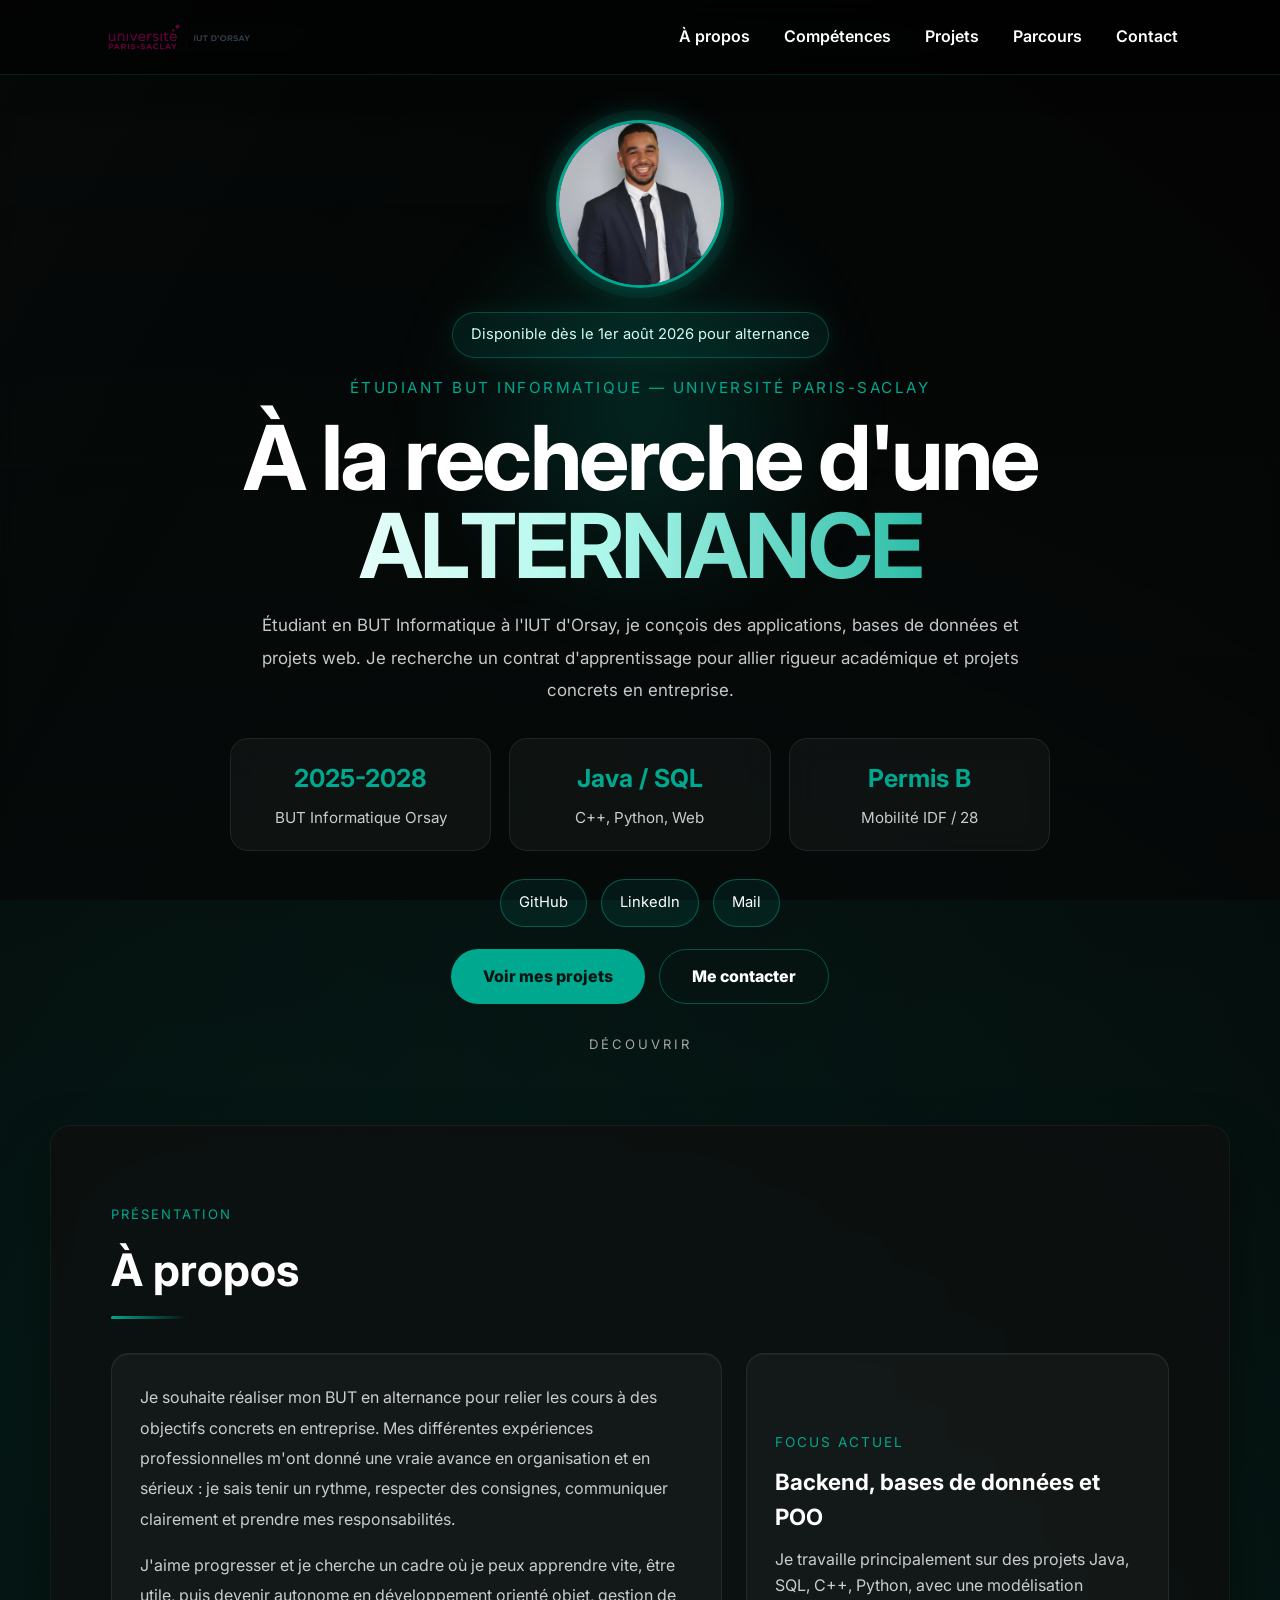
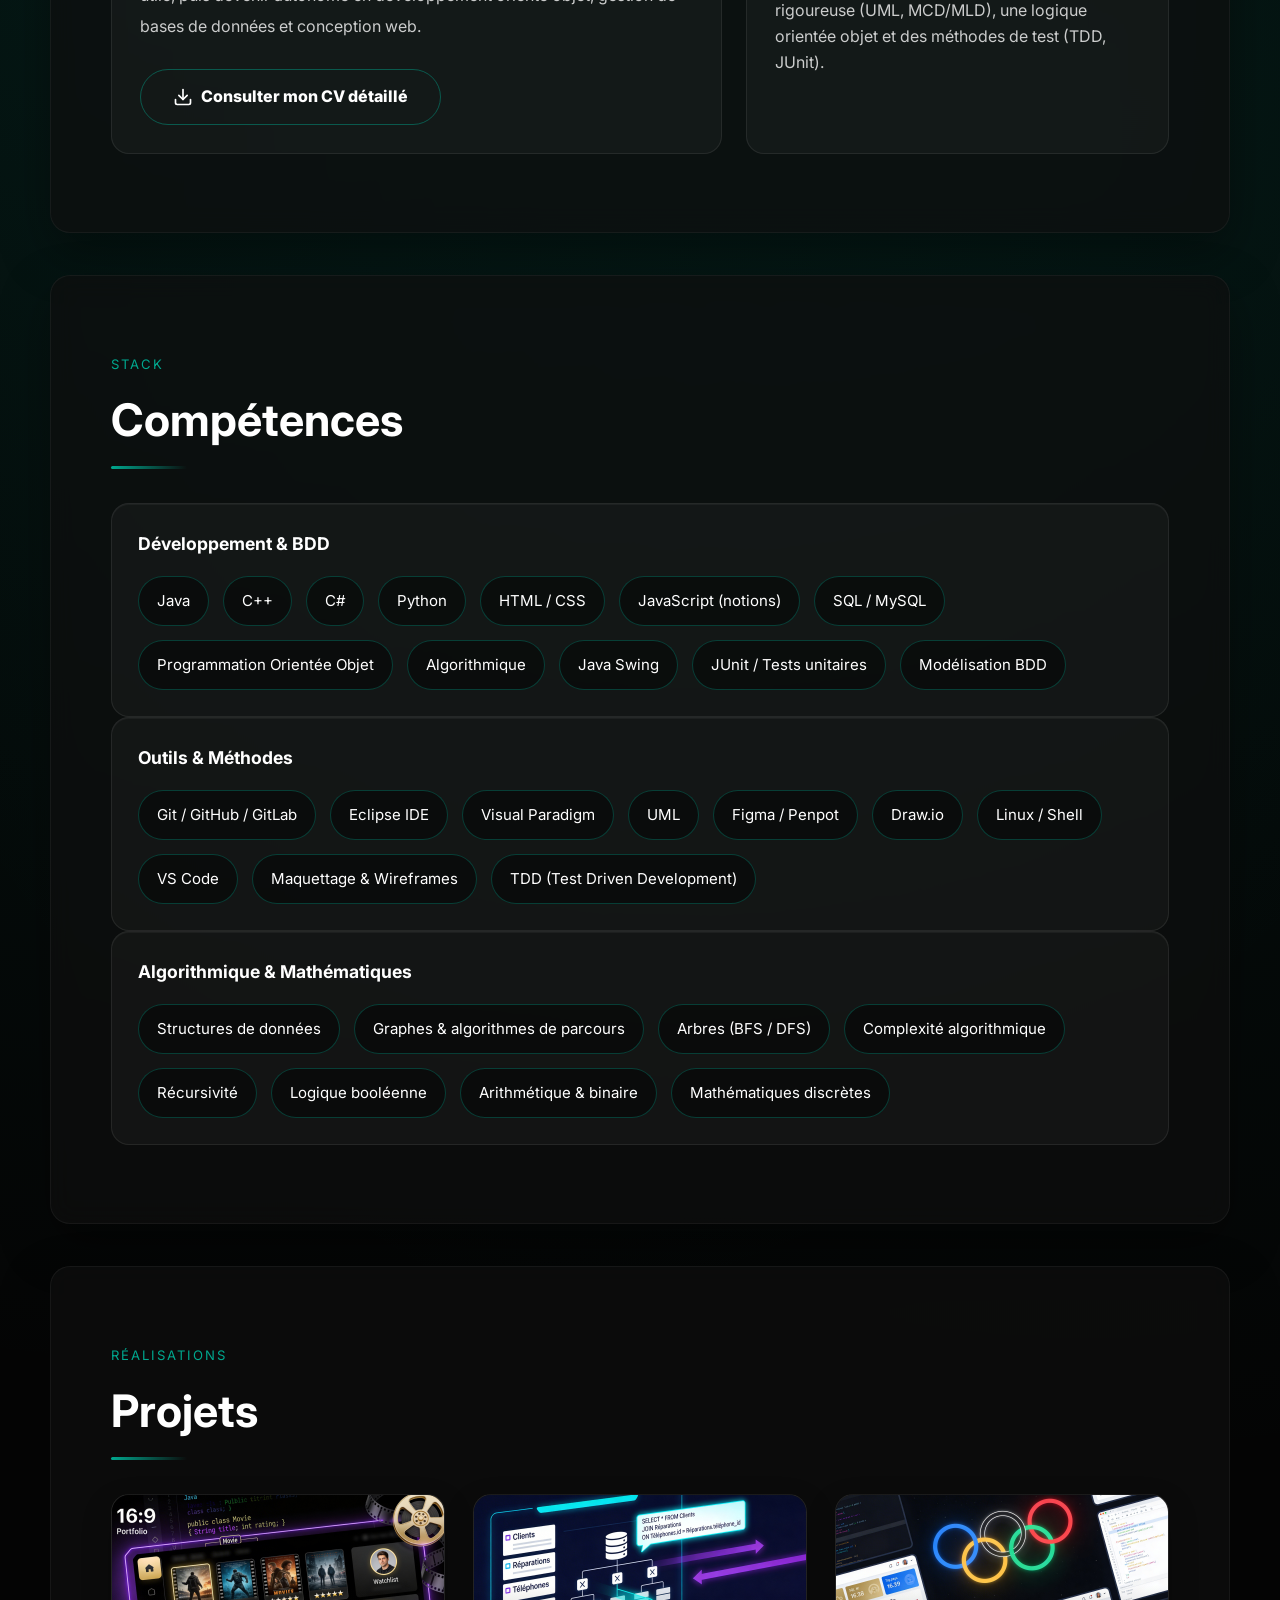
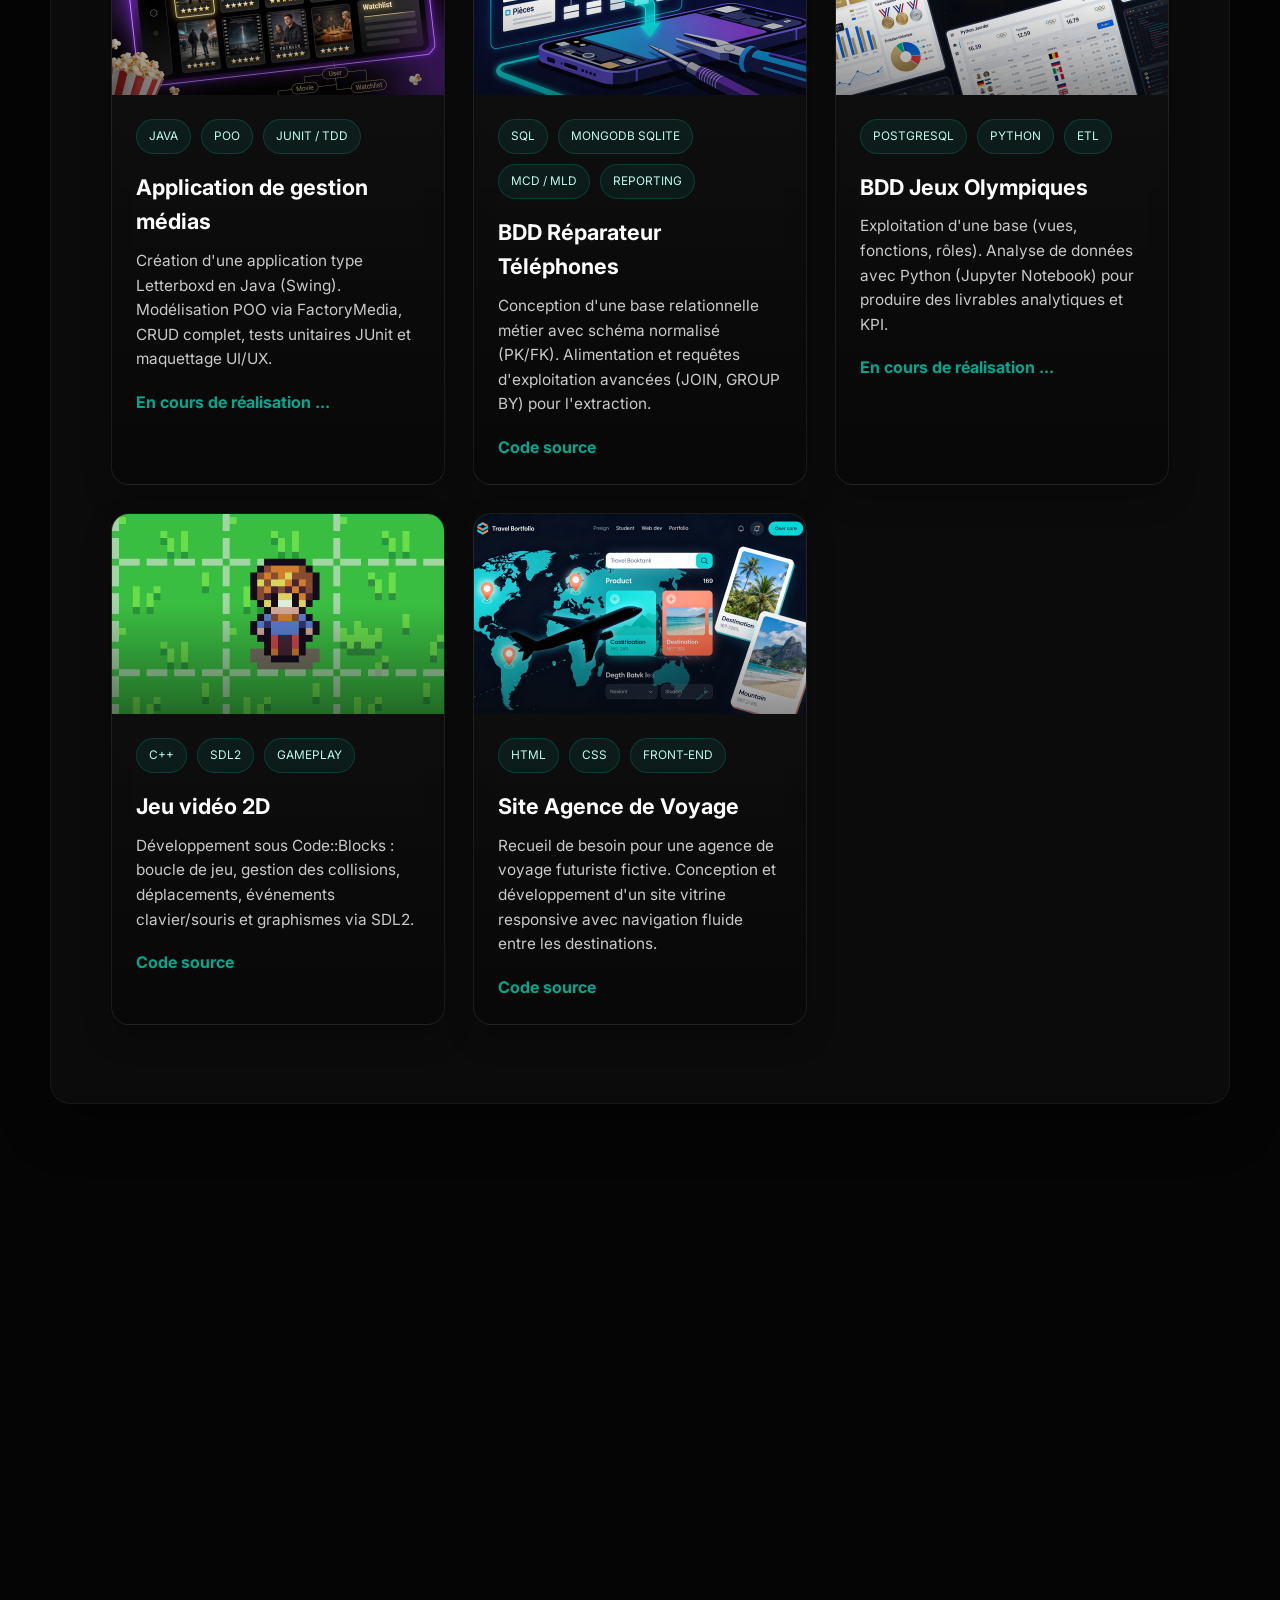
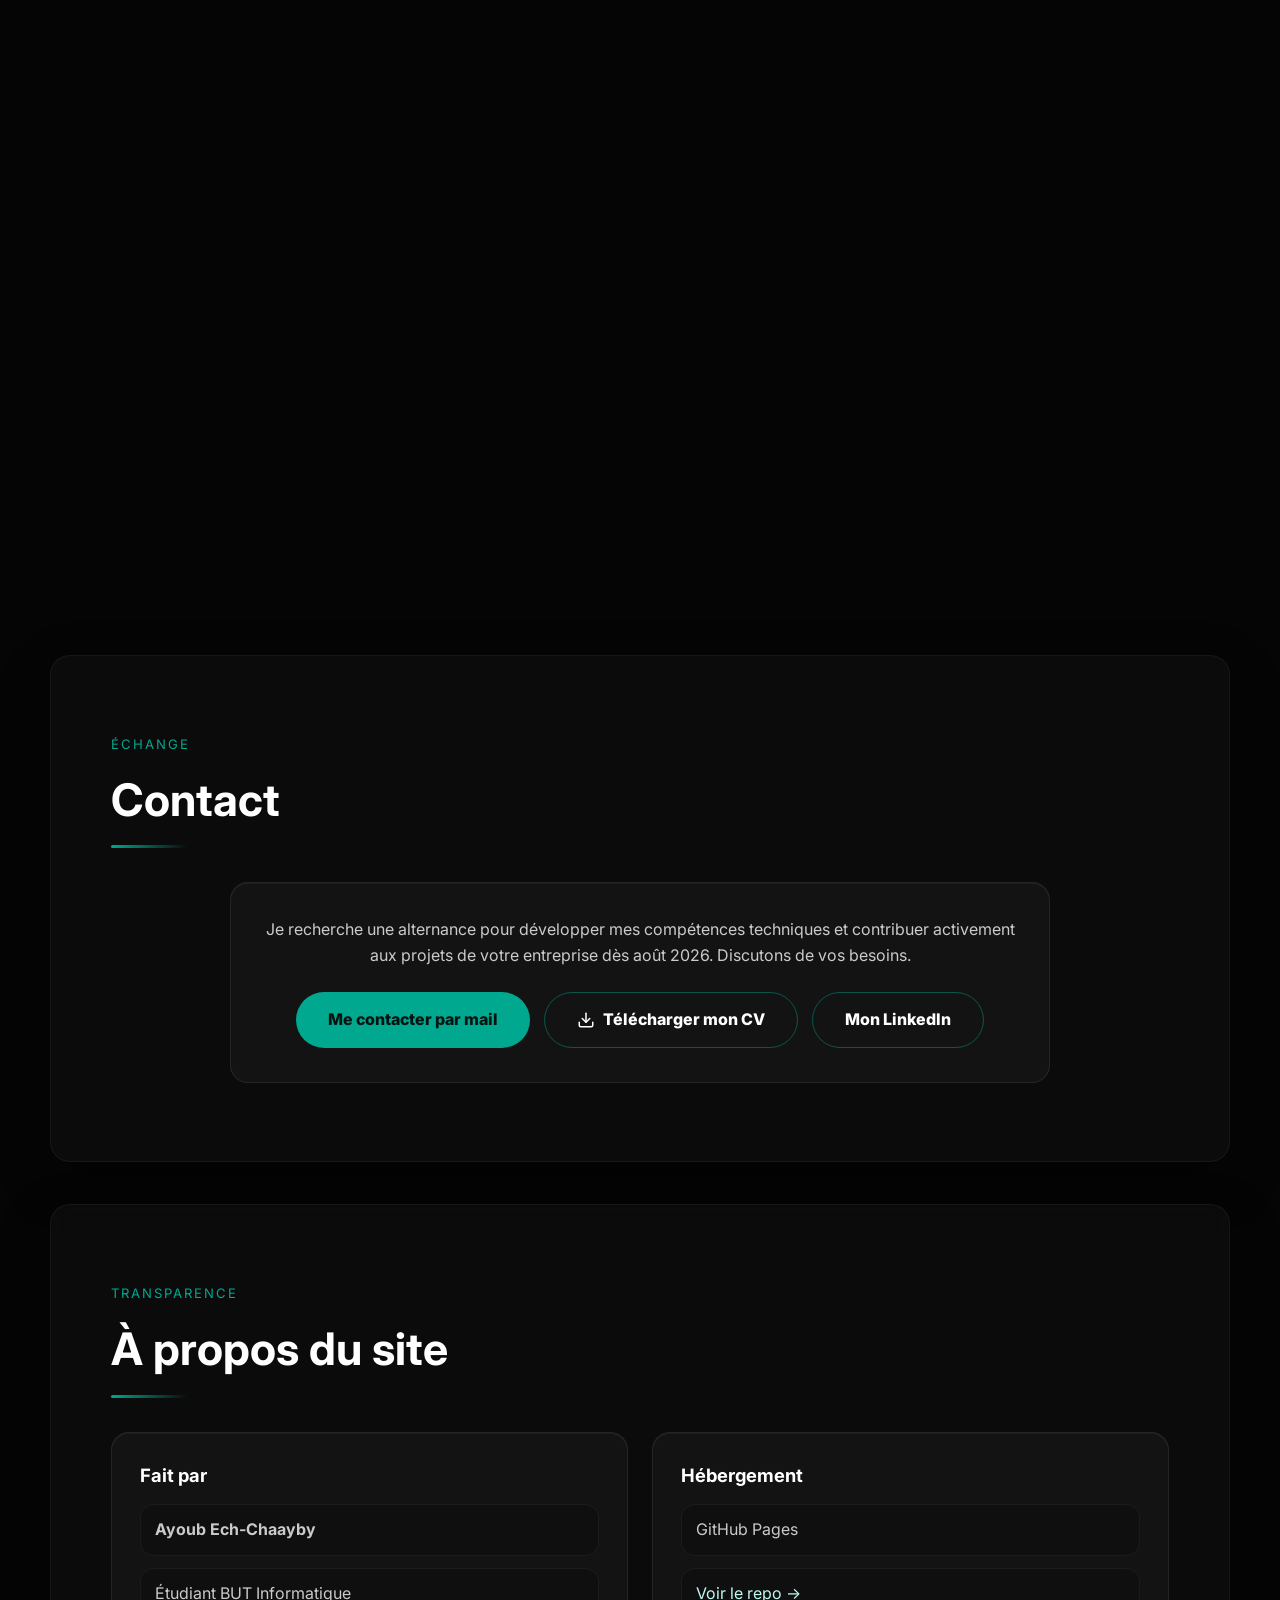
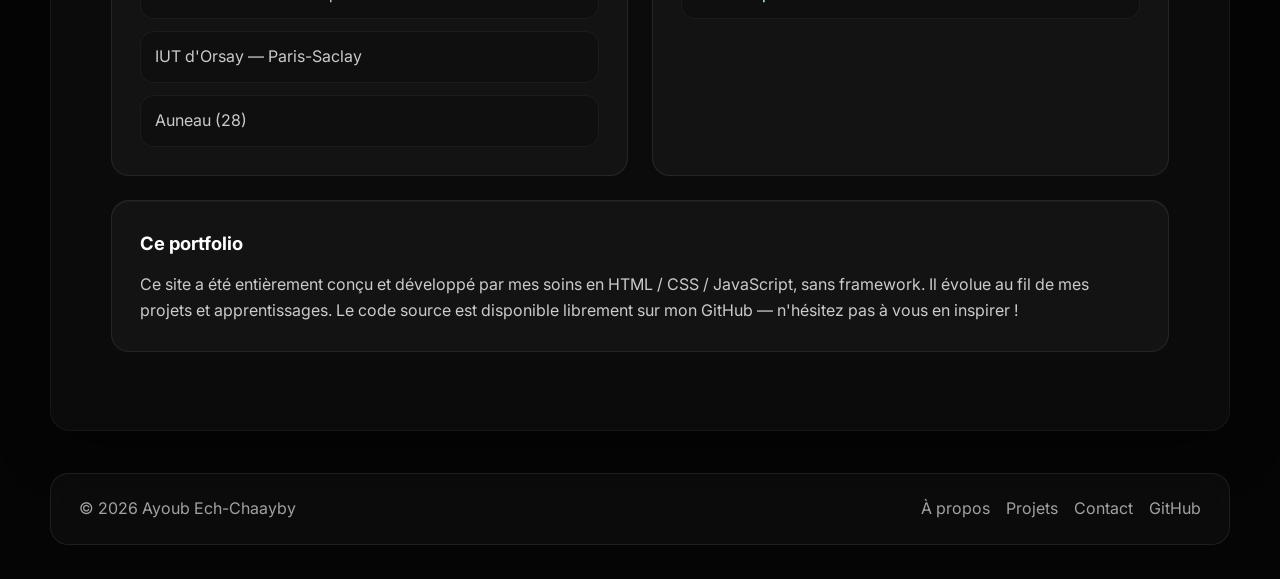
==== commit 71cdd309: "projet ajouté" ====
--- a/index.html
+++ b/index.html
@@ -4,19 +4,16 @@
   <meta charset="UTF-8" />
   <meta name="viewport" content="width=device-width, initial-scale=1.0" />
   <title>Ayoub Ech-Chaayby | Portfolio</title>
-  <meta
-    name="description"
-    content="Portfolio moderne et immersif d'un étudiant en BUT Informatique à l'IUT d'Orsay, en recherche d'alternance."
-  />
+  <link rel="icon" type="image/x-icon" href="assets/favicon.ico" />
+  <link rel="apple-touch-icon" href="assets/favicon.ico" />
+  <meta name="description" content="Portfolio moderne et immersif d'un étudiant en BUT Informatique à l'IUT d'Orsay, en recherche d'alternance." />
   <link rel="preconnect" href="https://fonts.googleapis.com" />
   <link rel="preconnect" href="https://fonts.gstatic.com" crossorigin />
-  <link
-    href="https://fonts.googleapis.com/css2?family=Inter:wght@300;400;500;600;700;800&display=swap"
-    rel="stylesheet"
-  />
+  <link href="https://fonts.googleapis.com/css2?family=Inter:wght@300;400;500;600;700;800&display=swap" rel="stylesheet" />
   <link rel="stylesheet" href="style.css" />
 </head>
 <body>
+
   <!-- Fond Vidéo -->
   <div class="video-bg" aria-hidden="true">
     <video autoplay muted loop playsinline>
@@ -28,10 +25,8 @@
   <!-- Navigation -->
   <header class="navbar">
     <a href="#accueil" class="logo" aria-label="Retour à l'accueil">
-      <!-- Ajoute ton logo dans le dossier assets -->
       <img src="assets/IUT.png" alt="Logo Université Paris-Saclay" class="nav-logo" />
     </a>
-
     <nav aria-label="Navigation principale">
       <ul>
         <li><a href="#a-propos">À propos</a></li>
@@ -44,31 +39,19 @@
   </header>
 
   <main>
+
     <!-- Section Accueil -->
     <section class="hero" id="accueil">
       <div class="hero-glow"></div>
-
-      <img
-        src="assets/ayoub.JPG"
-        alt="Photo de profil de Ayoub Ech-Chaayby"
-        class="profile-pic"
-      />
-
+      <img src="assets/ayoub.JPG" alt="Photo de profil de Ayoub Ech-Chaayby" class="profile-pic" />
       <span class="status-badge">Disponible dès le 1er août 2026 pour alternance</span>
-
       <p class="eyebrow">Étudiant BUT Informatique — Université Paris-Saclay</p>
-
-      <h1>
-        À la recherche d'une
-        <span class="gradient-text">ALTERNANCE</span>
-      </h1>
-
+      <h1>À la recherche d'une <span class="gradient-text">ALTERNANCE</span></h1>
       <p class="hero-subtitle">
-        Étudiant en BUT Informatique à l’IUT d’Orsay, je conçois des applications, 
+        Étudiant en BUT Informatique à l'IUT d'Orsay, je conçois des applications, 
         bases de données et projets web. Je recherche un contrat d'apprentissage 
         pour allier rigueur académique et projets concrets en entreprise.
       </p>
-
       <div class="hero-stats">
         <article class="stat">
           <strong>2025-2028</strong>
@@ -83,18 +66,15 @@
           <span>Mobilité IDF / 28</span>
         </article>
       </div>
-
       <div class="social-links">
         <a href="https://github.com/ayoubechchaayby" target="_blank" rel="noopener noreferrer">GitHub</a>
         <a href="https://www.linkedin.com/in/ayoubechchaayby" target="_blank" rel="noopener noreferrer">LinkedIn</a>
         <a href="mailto:ayoubechchaayby@gmail.com">Mail</a>
       </div>
-
       <div class="hero-actions">
         <a href="#projets" class="btn">Voir mes projets</a>
         <a href="#contact" class="btn btn-secondary">Me contacter</a>
       </div>
-
       <a href="#a-propos" class="scroll-indicator">Découvrir</a>
     </section>
 
@@ -104,29 +84,26 @@
         <p class="section-kicker">Présentation</p>
         <h2>À propos</h2>
       </div>
-
       <div class="about-grid">
         <div class="about-text">
           <p>
             Je souhaite réaliser mon BUT en alternance pour relier les cours à des objectifs 
-            concrets en entreprise. Mes différentes expériences professionnelles m’ont donné 
+            concrets en entreprise. Mes différentes expériences professionnelles m'ont donné 
             une vraie avance en organisation et en sérieux : je sais tenir un rythme, 
             respecter des consignes, communiquer clairement et prendre mes responsabilités.
           </p>
           <p>
-            J’aime progresser et je cherche un cadre où je peux apprendre vite, 
+            J'aime progresser et je cherche un cadre où je peux apprendre vite, 
             être utile, puis devenir autonome en développement orienté objet, 
             gestion de bases de données et conception web.
           </p>
-          
           <div class="about-actions" style="margin-top: 28px;">
-            <a href="assets/CV_Ayoub_ECH-CHAAYBY_Alternance.pdf" target="_blank" rel="noopener noreferrer" class="btn btn-secondary">
+            <a href="assets/CV_Ayoub_Ech-Chaayby.pdf" target="_blank" rel="noopener noreferrer" class="btn btn-secondary">
               <svg width="20" height="20" viewBox="0 0 24 24" fill="none" stroke="currentColor" stroke-width="2" stroke-linecap="round" stroke-linejoin="round" style="margin-right: 8px;"><path d="M21 15v4a2 2 0 0 1-2 2H5a2 2 0 0 1-2-2v-4"></path><polyline points="7 10 12 15 17 10"></polyline><line x1="12" y1="15" x2="12" y2="3"></line></svg>
               Consulter mon CV détaillé
             </a>
           </div>
         </div>
-
         <div class="about-card">
           <span class="about-card-label">Focus actuel</span>
           <h3>Backend, bases de données et POO</h3>
@@ -145,31 +122,52 @@
         <p class="section-kicker">Stack</p>
         <h2>Compétences</h2>
       </div>
-
-      <div class="skills-columns">
-        <div class="skills-panel">
-          <h3>Développement & BDD</h3>
-          <div class="skills-grid">
-            <span class="skill">Java / C++ / C#</span>
-            <span class="skill">SQL (PostgreSQL / MySQL)</span>
-            <span class="skill">Python</span>
-            <span class="skill">HTML / CSS / PHP</span>
-            <span class="skill">JavaScript</span>
-          </div>
-        </div>
-
-        <div class="skills-panel">
-          <h3>Outils & Méthodes</h3>
-          <div class="skills-grid">
-            <span class="skill">Git / GitHub / GitLab</span>
-            <span class="skill">Linux / SSH</span>
-            <span class="skill">UML / MCD / MLD</span>
-            <span class="skill">TDD / JUnit</span>
-            <span class="skill">Jupyter Notebook</span>
-          </div>
-        </div>
-      </div>
-    </section>
+      <div class="skills-panel">
+        <h3>Développement & BDD</h3>
+        <div class="skills-grid">
+          <span class="skill">Java</span>
+          <span class="skill">C++</span>
+          <span class="skill">C#</span>
+          <span class="skill">Python</span>
+          <span class="skill">HTML / CSS</span>
+          <span class="skill">JavaScript (notions)</span>
+          <span class="skill">SQL / MySQL</span>
+          <span class="skill">Programmation Orientée Objet</span>
+          <span class="skill">Algorithmique</span>
+          <span class="skill">Java Swing</span>
+          <span class="skill">JUnit / Tests unitaires</span>
+          <span class="skill">Modélisation BDD</span>
+        </div>
+      </div>
+      <div class="skills-panel">
+        <h3>Outils & Méthodes</h3>
+        <div class="skills-grid">
+          <span class="skill">Git / GitHub / GitLab</span>
+          <span class="skill">Eclipse IDE</span>
+          <span class="skill">Visual Paradigm</span>
+          <span class="skill">UML</span>
+          <span class="skill">Figma / Penpot</span>
+          <span class="skill">Draw.io</span>
+          <span class="skill">Linux / Shell</span>
+          <span class="skill">VS Code</span>
+          <span class="skill">Maquettage & Wireframes</span>
+          <span class="skill">TDD (Test Driven Development)</span>
+        </div>
+      </div>
+      <div class="skills-panel">
+        <h3>Algorithmique & Mathématiques</h3>
+        <div class="skills-grid">
+          <span class="skill">Structures de données</span>
+          <span class="skill">Graphes & algorithmes de parcours</span>
+          <span class="skill">Arbres (BFS / DFS)</span>
+          <span class="skill">Complexité algorithmique</span>
+          <span class="skill">Récursivité</span>
+          <span class="skill">Logique booléenne</span>
+          <span class="skill">Arithmétique & binaire</span>
+          <span class="skill">Mathématiques discrètes</span>
+        </div>
+      </div>
+    </section> <!-- ✅ FIX 1 : </section> compétences ajouté -->
 
     <!-- Section Projets -->
     <section class="section reveal" id="projets">
@@ -177,11 +175,11 @@
         <p class="section-kicker">Réalisations</p>
         <h2>Projets</h2>
       </div>
-
       <div class="projects-grid">
+
         <article class="card">
           <div class="card-img-container">
-            <img src="images/project-1.jpg" alt="Aperçu application Java médias" class="card-img" />
+            <img src="assets/appmedia.png" alt="Aperçu application Java médias" class="card-img" />
           </div>
           <div class="card-content">
             <div class="project-tags">
@@ -195,37 +193,36 @@
               via FactoryMedia, CRUD complet, tests unitaires JUnit et maquettage UI/UX.
             </p>
             <div class="project-links">
-              <a href="#">Voir le projet</a>
-              <a href="#">Code source</a>
-            </div>
-          </div>
-        </article>
+              <a href="#">En cours de réalisation ...</a>
+            </div>
+          </div>
+        </article> <!-- ✅ bien fermé -->
 
         <article class="card">
           <div class="card-img-container">
-            <img src="images/project-2.jpg" alt="Projet BDD Réparateur Téléphones" class="card-img" />
+            <img src="assets/creabd.png" alt="Projet BDD Réparateur Téléphones" class="card-img" />
           </div>
           <div class="card-content">
             <div class="project-tags">
               <span>SQL</span>
+              <span>MongoDb SQLite</span>
               <span>MCD / MLD</span>
               <span>Reporting</span>
             </div>
             <h3>BDD Réparateur Téléphones</h3>
             <p>
-              Conception d’une base relationnelle métier avec schéma normalisé (PK/FK). 
-              Alimentation et requêtes d’exploitation avancées (JOIN, GROUP BY) pour l'extraction.
+              Conception d'une base relationnelle métier avec schéma normalisé (PK/FK). 
+              Alimentation et requêtes d'exploitation avancées (JOIN, GROUP BY) pour l'extraction.
             </p>
             <div class="project-links">
-              <a href="#">Voir le projet</a>
-              <a href="#">Code source</a>
-            </div>
-          </div>
-        </article>
+              <a href="https://github.com/ayoubechchaayby/BD">Code source</a>
+            </div>
+          </div>
+        </article> <!-- ✅ bien fermé -->
 
         <article class="card">
           <div class="card-img-container">
-            <img src="images/project-3.jpg" alt="Exploitation BDD Jeux Olympiques" class="card-img" />
+            <img src="assets/BDJO.png" alt="Exploitation BDD Jeux Olympiques" class="card-img" />
           </div>
           <div class="card-content">
             <div class="project-tags">
@@ -239,15 +236,14 @@
               avec Python (Jupyter Notebook) pour produire des livrables analytiques et KPI.
             </p>
             <div class="project-links">
-              <a href="#">Voir le projet</a>
-              <a href="#">Code source</a>
-            </div>
-          </div>
-        </article>
+              <a href="#">En cours de réalisation ...</a>
+            </div>
+          </div>
+        </article> <!-- ✅ bien fermé -->
 
         <article class="card">
           <div class="card-img-container">
-            <img src="images/project-4.jpg" alt="Jeu vidéo 2D en C++" class="card-img" />
+            <img src="assets/jeu2d.gif" alt="Jeu vidéo 2D en C++" class="card-img" />
           </div>
           <div class="card-content">
             <div class="project-tags">
@@ -261,11 +257,33 @@
               déplacements, événements clavier/souris et graphismes via SDL2.
             </p>
             <div class="project-links">
-              <a href="#">Voir le projet</a>
-              <a href="#">Code source</a>
-            </div>
-          </div>
-        </article>
+              <a href="https://github.com/ayoubechchaayby/Jeu2D">Code source</a>
+            </div>
+          </div>
+        </article> <!-- ✅ FIX 2 : </article> Jeu2D bien fermé AVANT SiteAgence -->
+
+        <article class="card"> <!-- ✅ FIX 3 : SiteAgence au même niveau -->
+          <div class="card-img-container">
+            <img src="assets/siteagence.png" alt="Site Agence de Voyage" class="card-img" />
+          </div>
+          <div class="card-content">
+            <div class="project-tags">
+              <span>HTML</span>
+              <span>CSS</span>
+              <span>Front-end</span>
+            </div>
+            <h3>Site Agence de Voyage</h3>
+            <p>
+              Recueil de besoin pour une agence de voyage futuriste fictive.
+              Conception et développement d'un site vitrine responsive avec 
+              navigation fluide entre les destinations.
+            </p>
+            <div class="project-links">
+              <a href="https://github.com/ayoubechchaayby/SiteAgenceDeVoyage">Code source</a>
+            </div>
+          </div>
+        </article>
+
       </div>
     </section>
 
@@ -275,7 +293,6 @@
         <p class="section-kicker">Formation & expérience</p>
         <h2>Parcours</h2>
       </div>
-
       <div class="timeline">
         <article class="timeline-item">
           <span class="timeline-date">2025 - 2028</span>
@@ -283,21 +300,18 @@
           <p>Université Paris-Saclay</p>
           <p>Spécialités : Programmation C++/Java, SQL, UML, Bases de données, Linux, Web.</p>
         </article>
-
         <article class="timeline-item">
           <span class="timeline-date">Juillet - Août 2025</span>
           <h3>Manutentionnaire Intérimaire — Bricomarché</h3>
           <p>Garancières-en-Beauce</p>
           <p>Préparation de commandes, suivi quantitatif des stocks, optimisation des flux logistiques.</p>
         </article>
-
         <article class="timeline-item">
           <span class="timeline-date">2023 - 2025</span>
           <h3>Chef d'Équipe — McDonald's</h3>
           <p>Ablis</p>
           <p>Management d'équipe, analyse des indicateurs (caisse, stocks), optimisation des plannings et gestion des priorités sous pression.</p>
         </article>
-
         <article class="timeline-item">
           <span class="timeline-date">2022 - 2026</span>
           <h3>Accompagnement Scolaire</h3>
@@ -313,22 +327,18 @@
         <p class="section-kicker">Échange</p>
         <h2>Contact</h2>
       </div>
-
       <div class="contact-box">
         <p>
           Je recherche une alternance pour développer mes compétences techniques et 
           contribuer activement aux projets de votre entreprise dès août 2026. 
           Discutons de vos besoins.
         </p>
-
         <div class="contact-actions">
           <a href="mailto:ayoubechchaayby@gmail.com" class="btn">Me contacter par mail</a>
-          
           <a href="assets/CV_Ayoub_Ech-Chaayby.pdf" target="_blank" rel="noopener noreferrer" class="btn btn-secondary">
             <svg width="18" height="18" viewBox="0 0 24 24" fill="none" stroke="currentColor" stroke-width="2" stroke-linecap="round" stroke-linejoin="round" style="margin-right: 8px;"><path d="M21 15v4a2 2 0 0 1-2 2H5a2 2 0 0 1-2-2v-4"></path><polyline points="7 10 12 15 17 10"></polyline><line x1="12" y1="15" x2="12" y2="3"></line></svg>
             Télécharger mon CV
           </a>
-
           <a href="https://www.linkedin.com/in/ayoubechchaayby" target="_blank" rel="noopener noreferrer" class="btn btn-secondary">
             Mon LinkedIn
           </a>
@@ -336,43 +346,45 @@
       </div>
     </section>
 
-    <!-- Section Mentions Légales -->
+    <!-- Section À propos du site -->
     <section class="section legal reveal" id="mentions-legales">
       <div class="section-header">
-        <p class="section-kicker">Informations</p>
-        <h2>Mentions légales</h2>
-      </div>
-
+        <p class="section-kicker">Transparence</p>
+        <h2>À propos du site</h2>
+      </div>
       <div class="legal-grid">
         <article class="legal-card">
-          <h3>Éditeur du site</h3>
+          <h3>Fait par</h3>
           <ul class="legal-list">
-            <li><strong>Nom :</strong> Ayoub Ech-Chaayby</li>
-            <li><strong>Statut :</strong> Étudiant en BUT Informatique</li>
-            <li><strong>Email :</strong> ayoubechchaayby@gmail.com</li>
-            <li><strong>Localisation :</strong> Auneau (28)</li>
+            <li><strong>Ayoub Ech-Chaayby</strong></li>
+            <li>Étudiant BUT Informatique</li>
+            <li>IUT d'Orsay — Paris-Saclay</li>
+            <li>Auneau (28)</li>
           </ul>
         </article>
-
         <article class="legal-card">
           <h3>Hébergement</h3>
           <ul class="legal-list">
-            <li><strong>Hébergeur :</strong> GitHub Pages</li>
-            <li><strong>Site web :</strong> <a href="https://github.com/ayoubechchaayby" target="_blank" rel="noopener">GitHub</a></li>
+            <li>GitHub Pages</li>
+            <li>
+              <a href="https://github.com/ayoubechchaayby/Portfolio" target="_blank" rel="noopener">
+                Voir le repo →
+              </a>
+            </li>
           </ul>
         </article>
-
         <article class="legal-card legal-card-wide">
-          <h3>Propriété intellectuelle & Données</h3>
+          <h3>Ce portfolio</h3>
           <p>
-            L’ensemble des contenus de ce portfolio (textes, images, maquettes, code) 
-            est protégé et ne peut être reproduit sans autorisation. Les informations 
-            transmises par mail sont utilisées uniquement pour répondre aux demandes 
-            professionnelles et ne sont jamais cédées à des tiers.
+            Ce site a été entièrement conçu et développé par mes soins 
+            en HTML / CSS / JavaScript, sans framework. Il évolue au fil 
+            de mes projets et apprentissages. Le code source est disponible 
+            librement sur mon GitHub — n'hésitez pas à vous en inspirer !
           </p>
         </article>
       </div>
     </section>
+
   </main>
 
   <!-- Footer -->
@@ -381,43 +393,31 @@
     <nav>
       <a href="#a-propos">À propos</a>
       <a href="#projets">Projets</a>
-      <a href="#mentions-legales">Mentions légales</a>
+      <a href="#contact">Contact</a>
+      <a href="https://github.com/ayoubechchaayby" target="_blank" rel="noopener">GitHub</a>
     </nav>
   </footer>
 
-  <!-- Script d'animations et navbar -->
   <script>
     document.addEventListener("DOMContentLoaded", () => {
-      // Animation au scroll
       const observer = new IntersectionObserver((entries) => {
         entries.forEach(entry => {
-          if (entry.isIntersecting) {
-            entry.target.classList.add("is-visible");
-          }
+          if (entry.isIntersecting) entry.target.classList.add("is-visible");
         });
       }, { threshold: 0.1 });
-
-      document.querySelectorAll('.reveal').forEach(el => {
-        observer.observe(el);
-      });
-
-      // Navbar active dynamique
+      document.querySelectorAll('.reveal').forEach(el => observer.observe(el));
+
       const links = document.querySelectorAll(".navbar nav a[href^='#']");
       const sections = document.querySelectorAll("section[id]");
-
       const updateActiveLink = () => {
         let current = "";
         sections.forEach(section => {
-          const sectionTop = section.offsetTop;
-          if (scrollY >= sectionTop - 150) {
-            current = section.getAttribute("id");
-          }
+          if (scrollY >= section.offsetTop - 150) current = section.getAttribute("id");
         });
         links.forEach(link => {
           link.classList.toggle("is-active", link.getAttribute("href") === `#${current}`);
         });
       };
-
       window.addEventListener("scroll", updateActiveLink);
       updateActiveLink();
     });
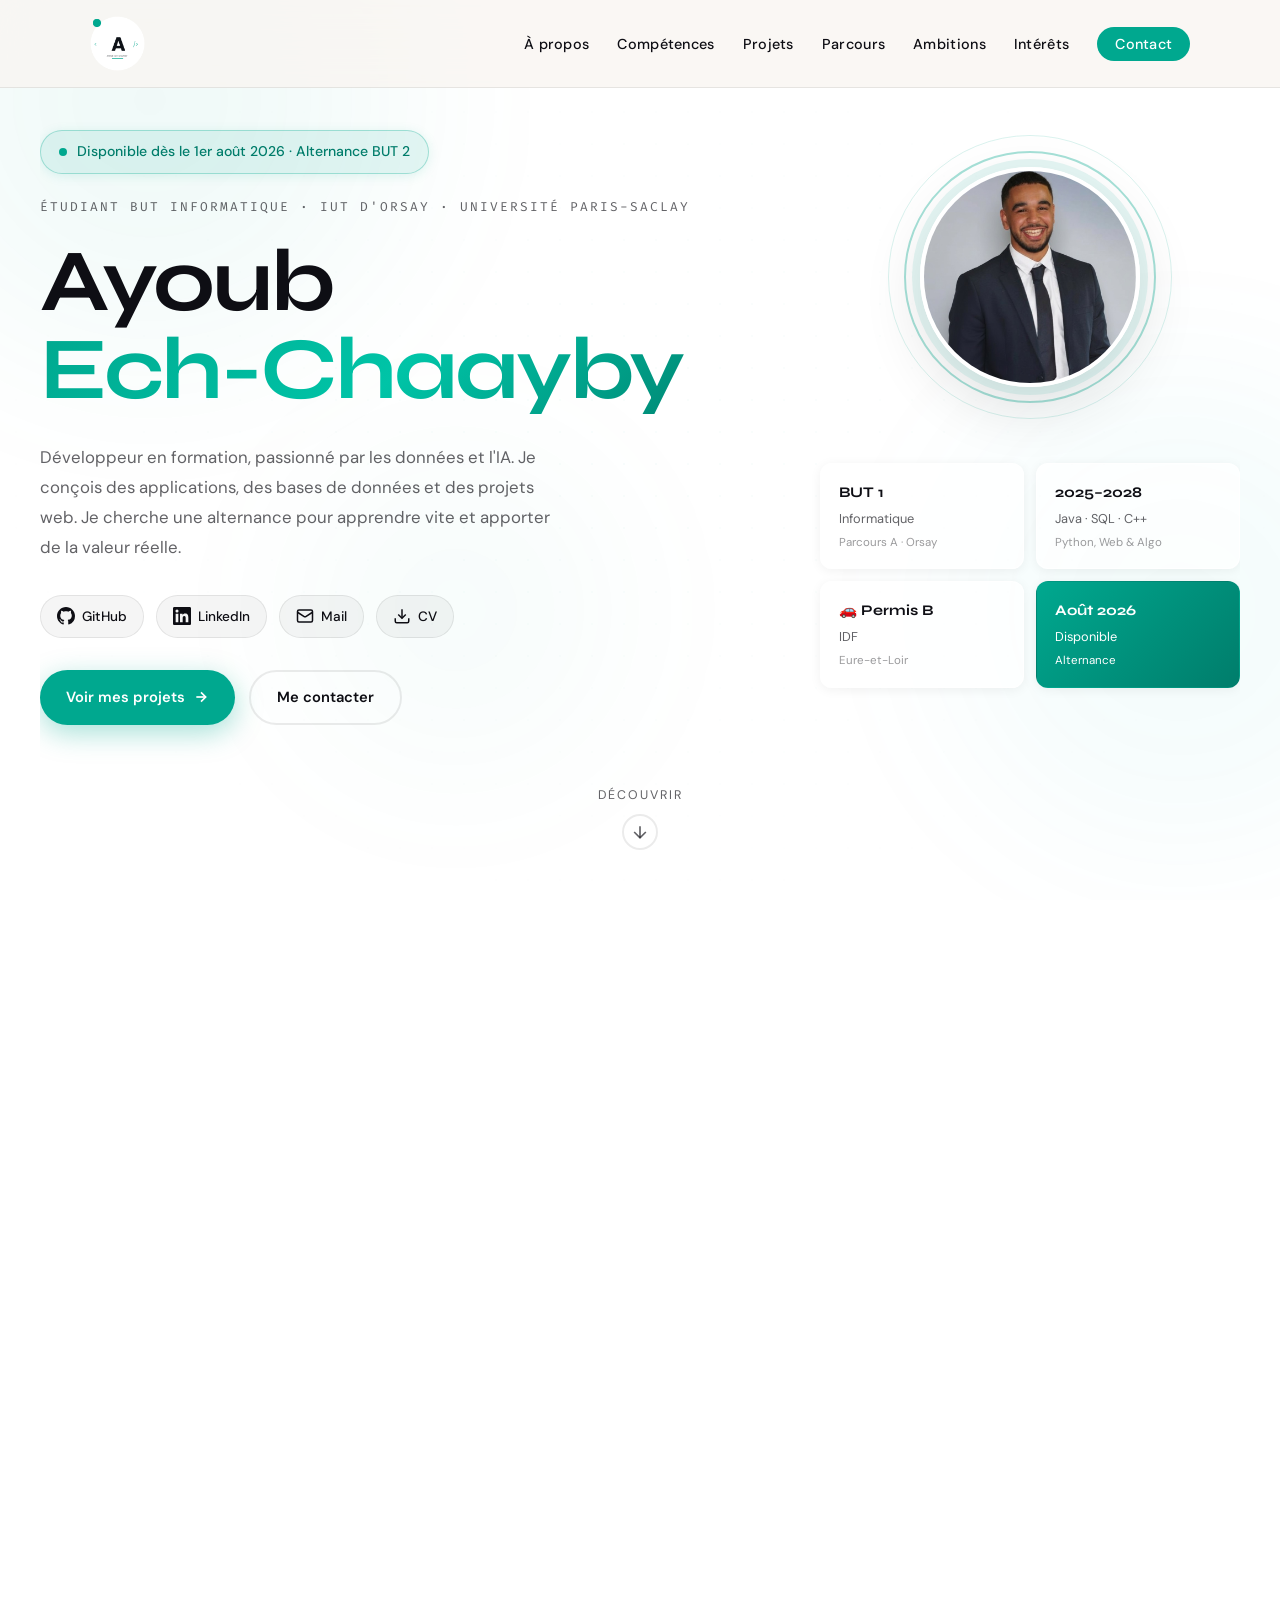
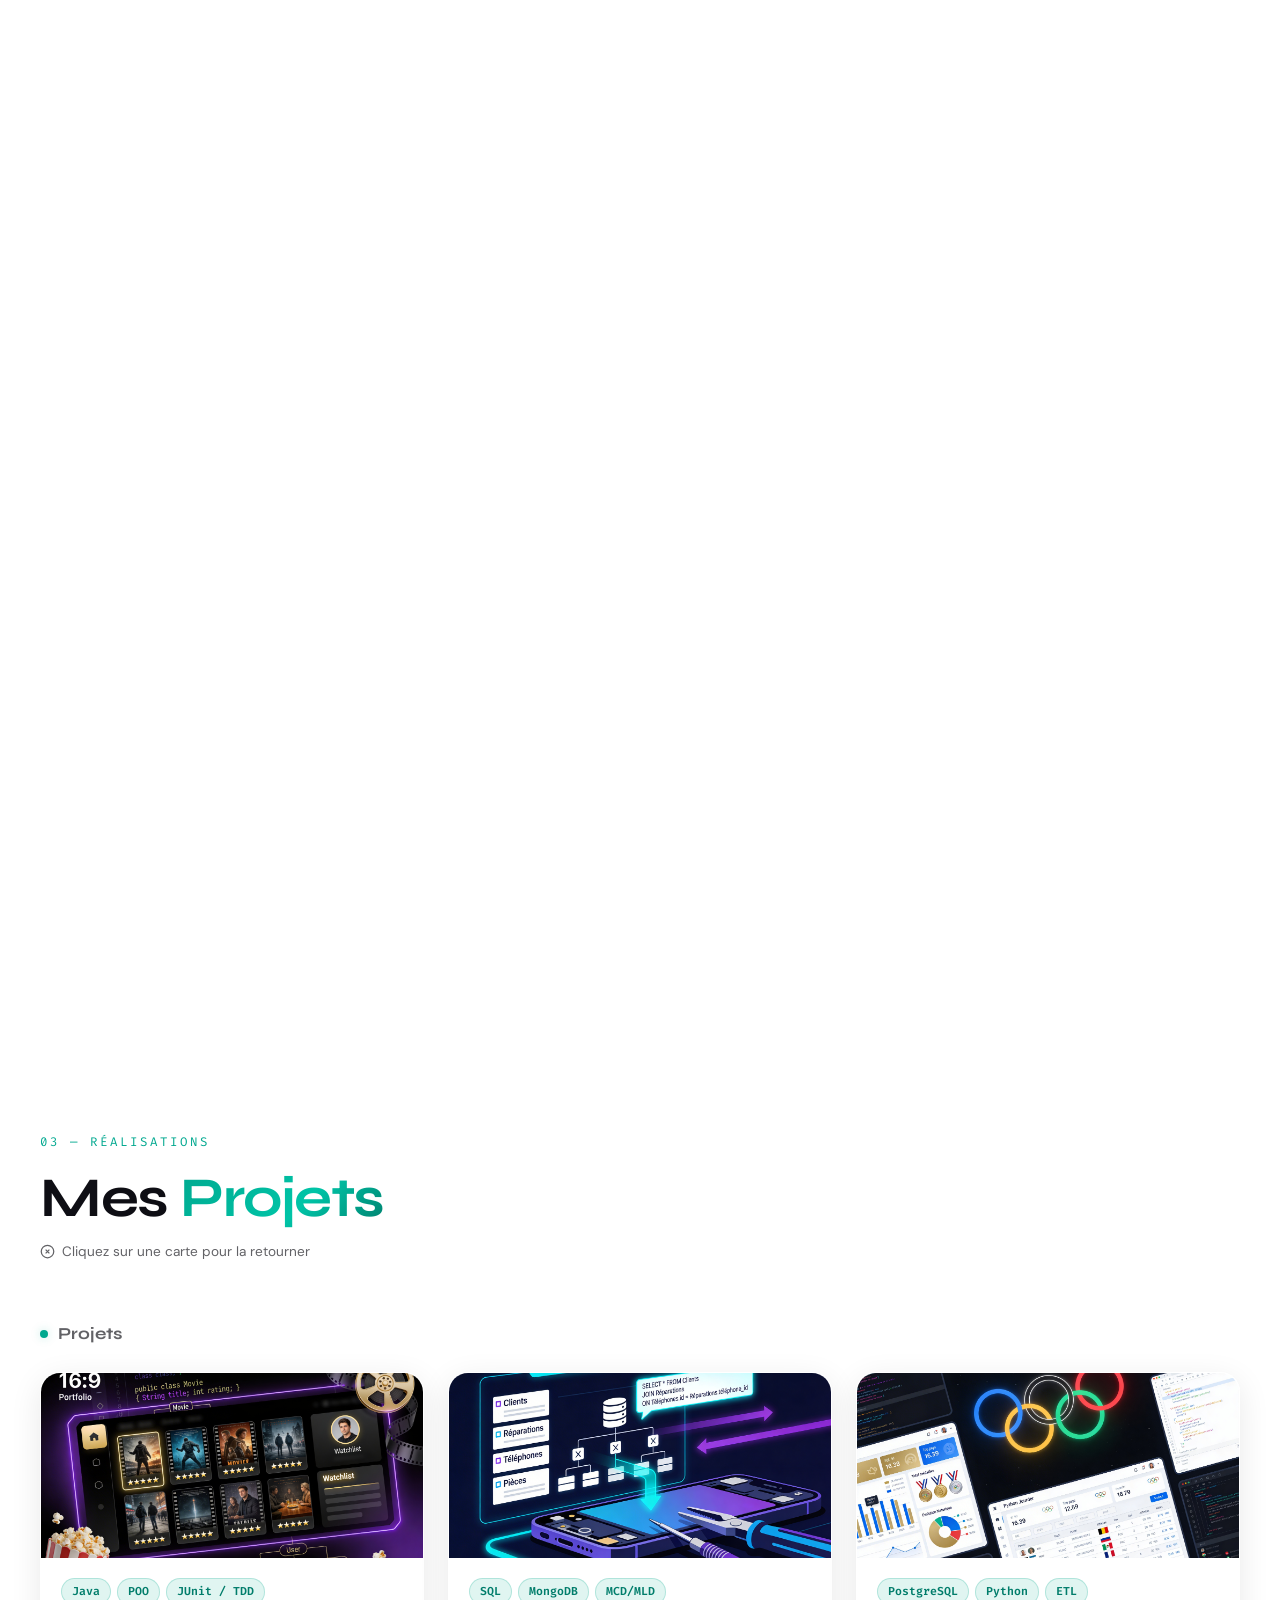
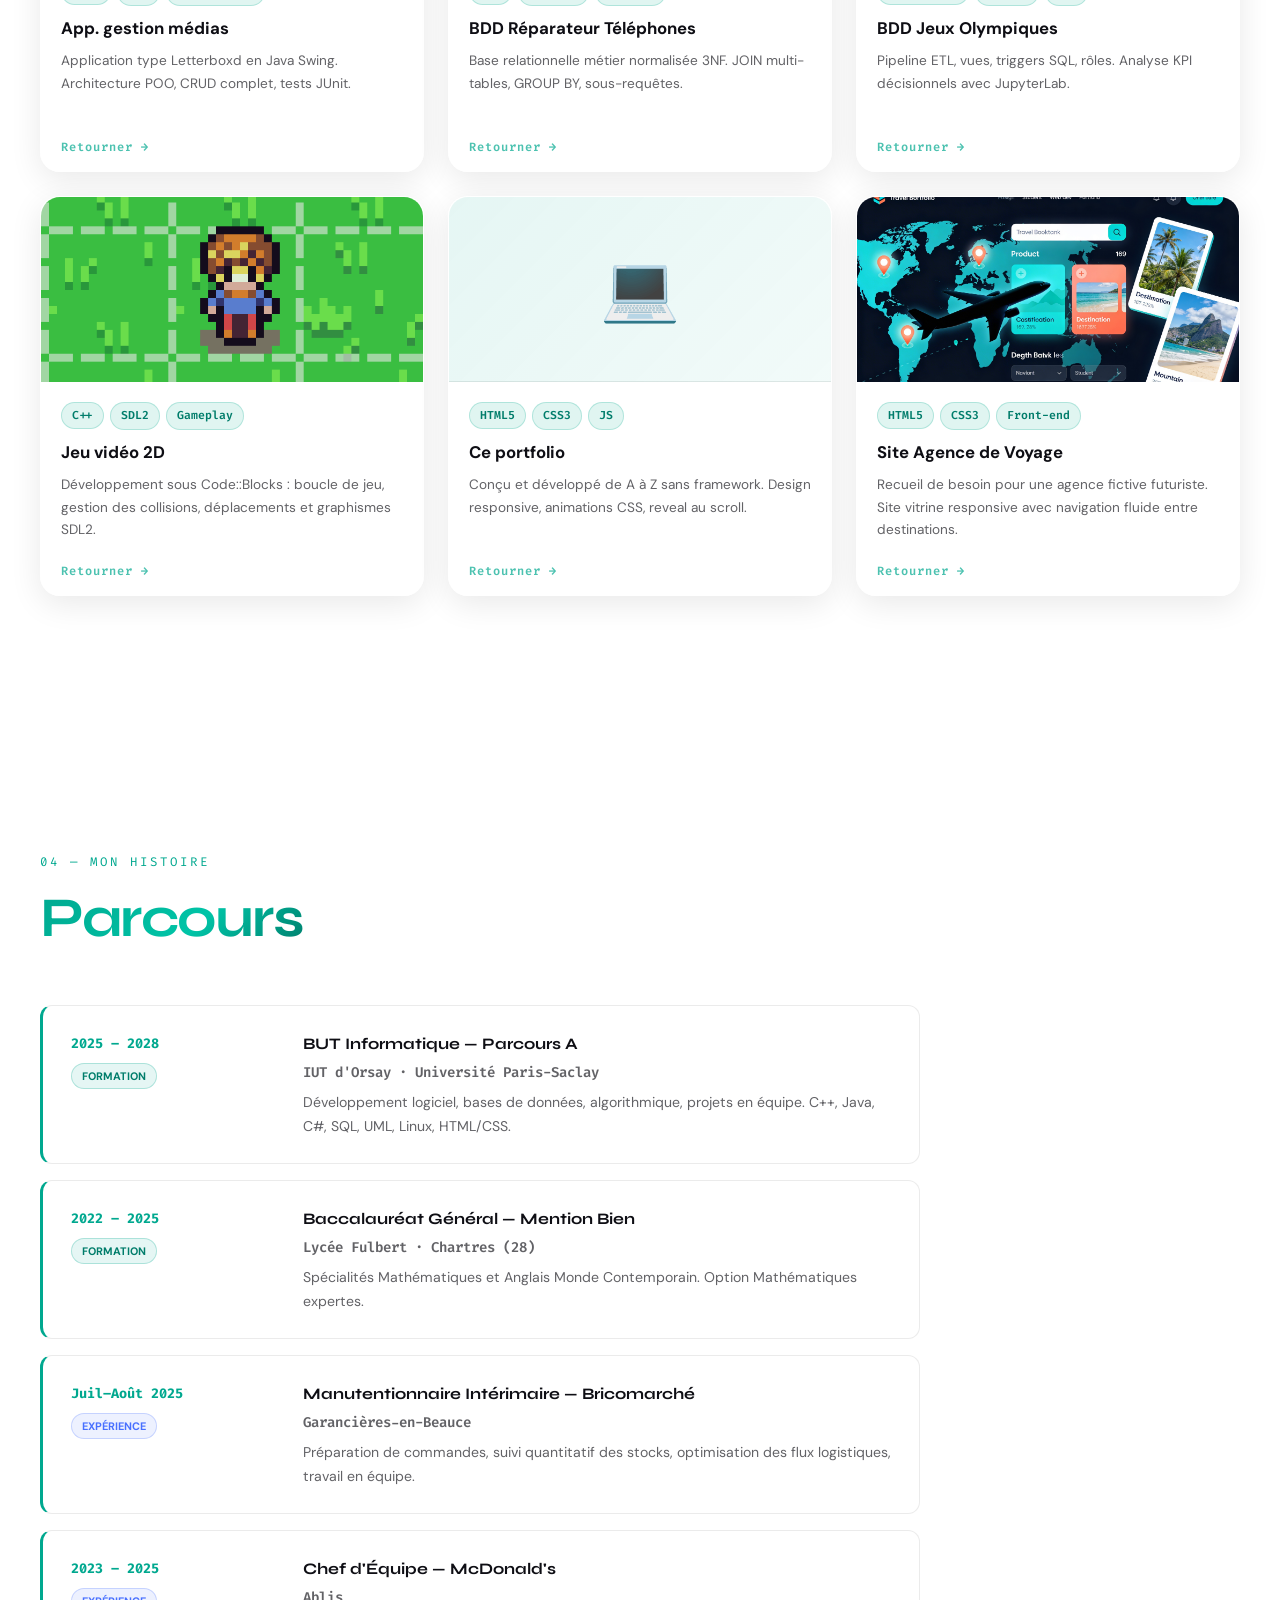
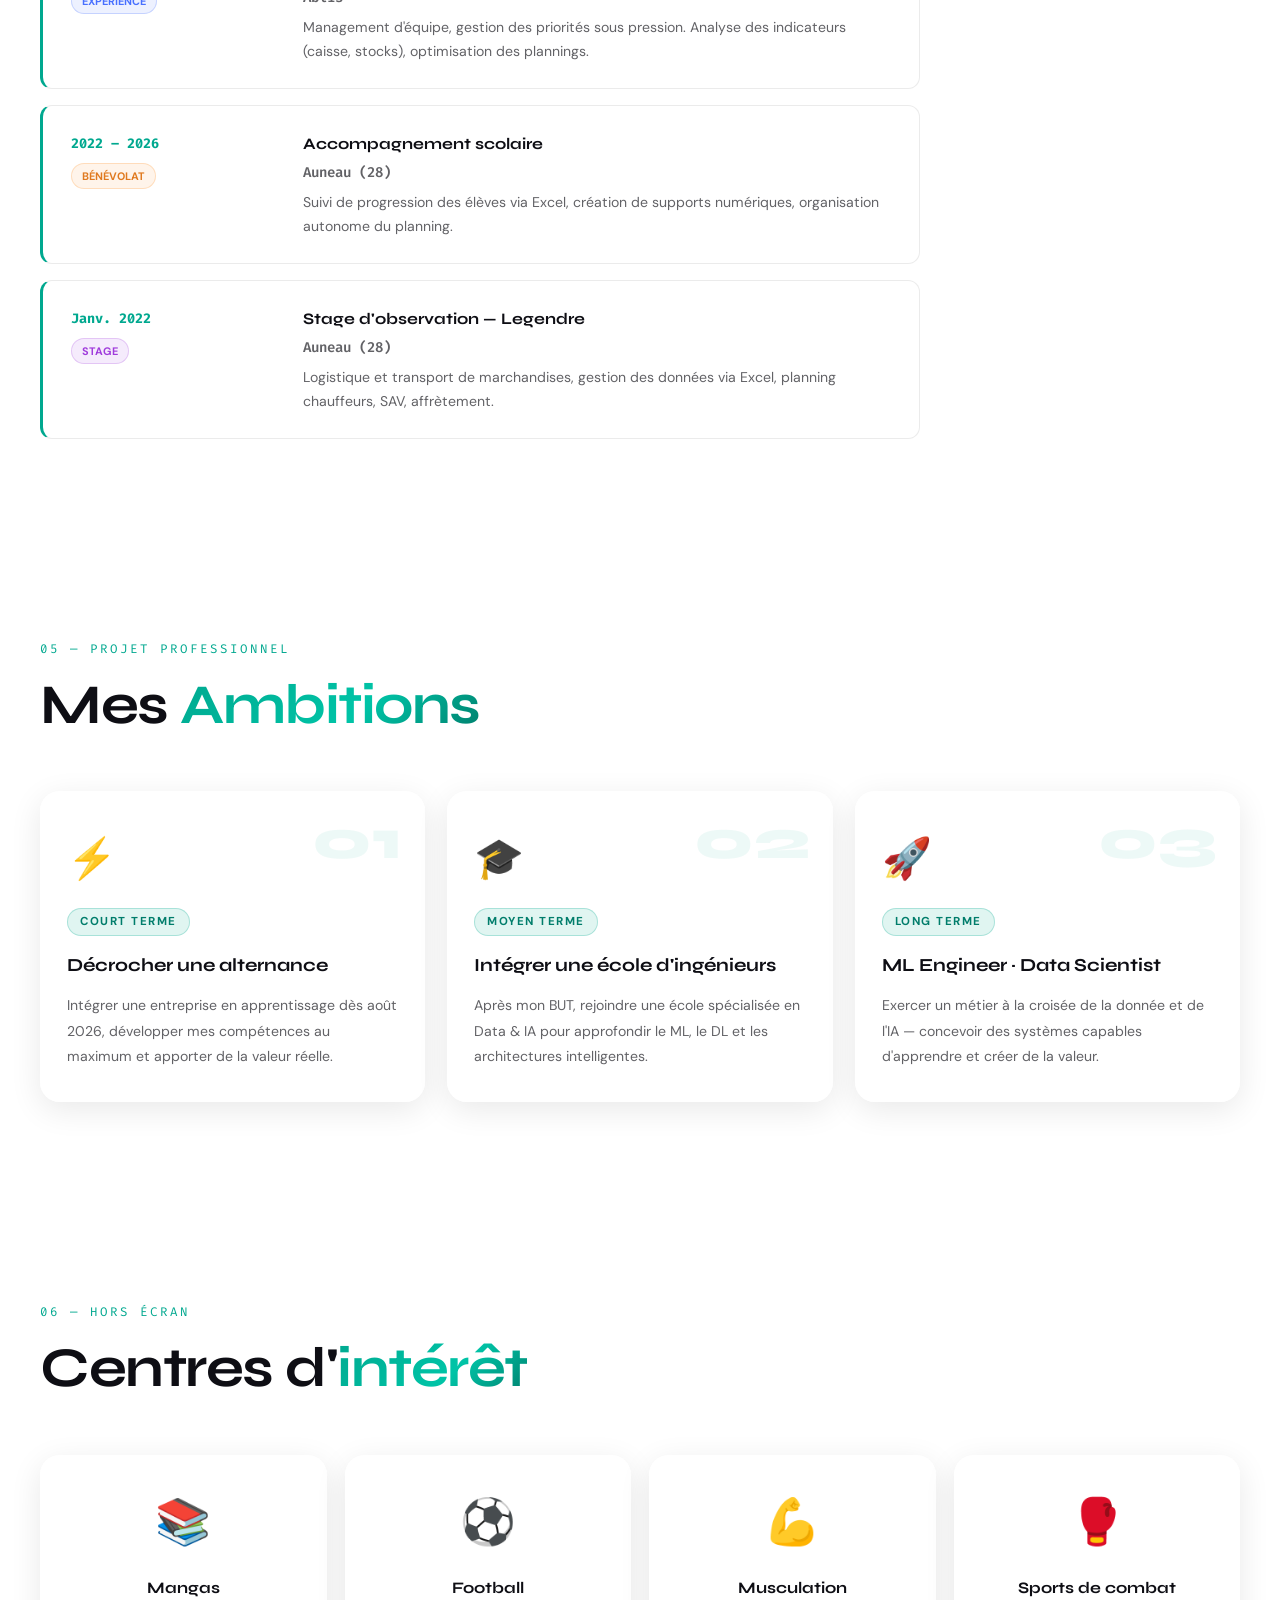
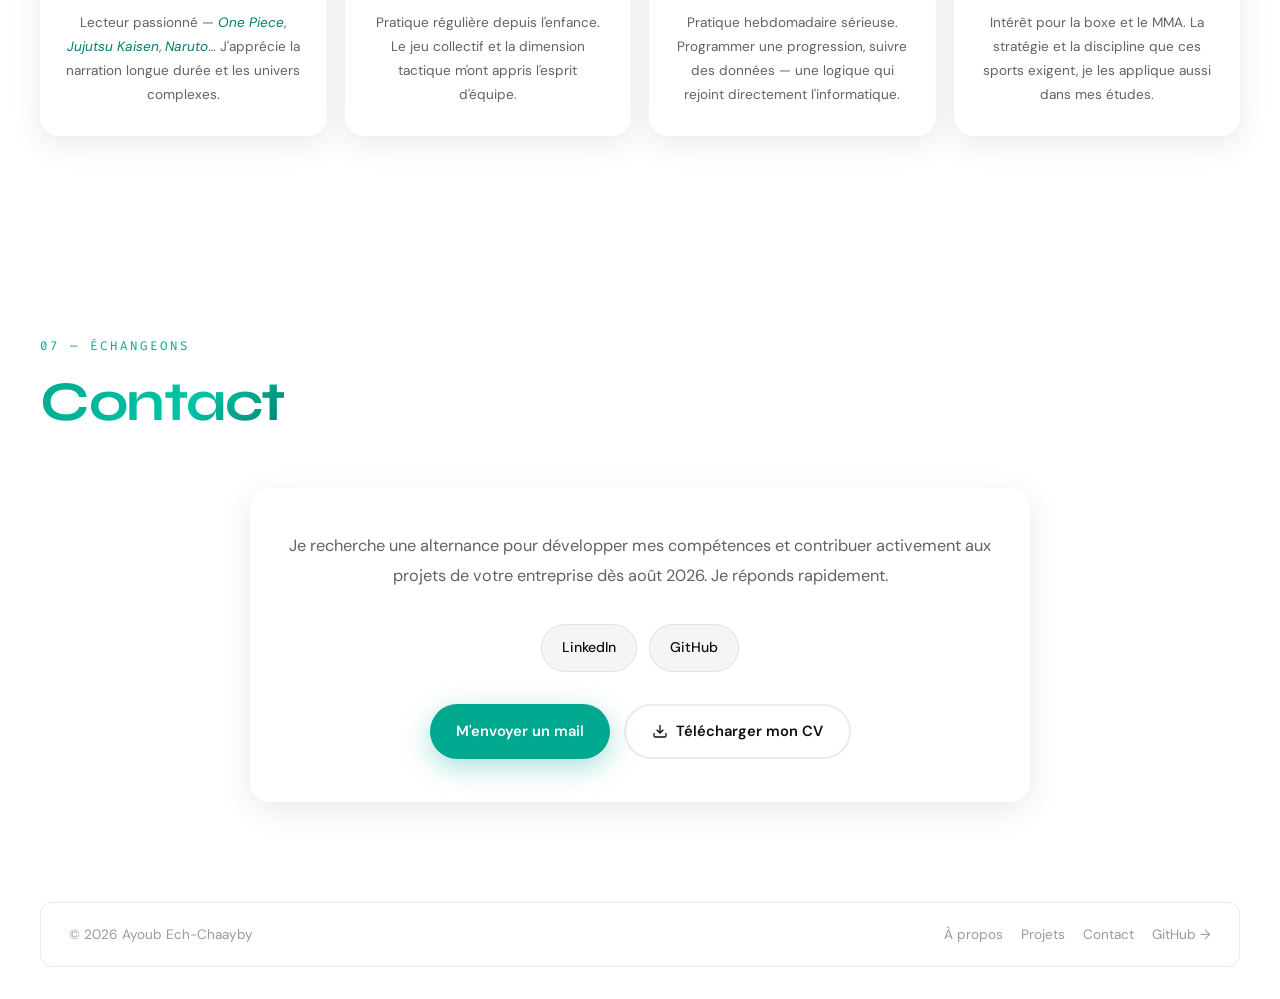
==== commit 7d4dfd5b: "version 3.1" ====
--- a/index.html
+++ b/index.html
@@ -4,423 +4,779 @@
   <meta charset="UTF-8" />
   <meta name="viewport" content="width=device-width, initial-scale=1.0" />
   <title>Ayoub Ech-Chaayby | Portfolio</title>
-  <link rel="icon" type="image/x-icon" href="assets/favicon.ico" />
-  <link rel="apple-touch-icon" href="assets/favicon.ico" />
-  <meta name="description" content="Portfolio moderne et immersif d'un étudiant en BUT Informatique à l'IUT d'Orsay, en recherche d'alternance." />
+  <link rel="icon" type="image/x-icon" href="assets/logo2_code.png" />
+  <meta name="description" content="Portfolio d'Ayoub Ech-Chaayby — étudiant BUT Informatique IUT d'Orsay, en recherche d'alternance dès août 2026." />
   <link rel="preconnect" href="https://fonts.googleapis.com" />
   <link rel="preconnect" href="https://fonts.gstatic.com" crossorigin />
-  <link href="https://fonts.googleapis.com/css2?family=Inter:wght@300;400;500;600;700;800&display=swap" rel="stylesheet" />
+  <link href="https://fonts.googleapis.com/css2?family=Syne:wght@600;700;800&family=DM+Sans:ital,wght@0,300;0,400;0,500;0,600;1,300&family=Fira+Code:wght@400;500&display=swap" rel="stylesheet" />
   <link rel="stylesheet" href="style.css" />
 </head>
 <body>
 
-  <!-- Fond Vidéo -->
+  <!-- ══ SPLASH INTRO ══════════════════════════════════════════════════════ -->
+  <div id="splash" aria-hidden="true">
+    <div class="splash-bg"></div>
+    <div class="splash-content">
+      <div class="splash-letters">
+        <span data-i="0">A</span><span data-i="1">Y</span><span data-i="2">O</span><span data-i="3">U</span><span data-i="4">B</span>
+      </div>
+      <div class="splash-surname">ECH-CHAAYBY</div>
+      <div class="splash-role">Développeur · Data · IA</div>
+      <div class="splash-bar"><div class="splash-bar-fill"></div></div>
+    </div>
+    <div class="splash-corner tl"></div>
+    <div class="splash-corner tr"></div>
+    <div class="splash-corner bl"></div>
+    <div class="splash-corner br"></div>
+  </div>
+
+  <!-- ══ VIDEO BG ══════════════════════════════════════════════════════ -->
   <div class="video-bg" aria-hidden="true">
-    <video autoplay muted loop playsinline>
-      <source src="assets/video.mp4" type="video/mp4" />
-    </video>
-    <div class="overlay"></div>
+    <video autoplay muted loop playsinline><source src="assets/video5.mp4" type="video/mp4" /></video>
   </div>
 
-  <!-- Navigation -->
-  <header class="navbar">
+  <!-- ══ BG BLOBS ════════════════════════════════════════════════════════ -->
+  <div class="bg-blobs" aria-hidden="true">
+    <div class="blob blob-1"></div>
+    <div class="blob blob-2"></div>
+    <div class="blob blob-3"></div>
+  </div>
+  <div class="dot-grid" aria-hidden="true"></div>
+
+  <!-- ══ NAVBAR ════════════════════════════════════════════════════════= -->
+  <header class="navbar" id="navbar">
     <a href="#accueil" class="logo" aria-label="Retour à l'accueil">
-      <img src="assets/IUT.png" alt="Logo Université Paris-Saclay" class="nav-logo" />
+      <img src="assets/logo2_code.png" alt="Logo" class="nav-logo" />
     </a>
-    <nav aria-label="Navigation principale">
+    <button class="nav-burger" id="nav-burger" aria-label="Ouvrir le menu" aria-expanded="false">
+      <span></span><span></span><span></span>
+    </button>
+    <nav class="nav-menu" id="nav-menu" aria-label="Navigation principale">
       <ul>
         <li><a href="#a-propos">À propos</a></li>
         <li><a href="#competences">Compétences</a></li>
         <li><a href="#projets">Projets</a></li>
         <li><a href="#parcours">Parcours</a></li>
-        <li><a href="#contact">Contact</a></li>
+        <li><a href="#ambitions">Ambitions</a></li>
+        <li><a href="#interets">Intérêts</a></li>
+        <li><a href="#contact" class="nav-cta">Contact</a></li>
       </ul>
     </nav>
   </header>
 
   <main>
 
-    <!-- Section Accueil -->
+    <!-- ══ HERO ══════════════════════════════════════════════════════════ -->
     <section class="hero" id="accueil">
-      <div class="hero-glow"></div>
-      <img src="assets/ayoub.JPG" alt="Photo de profil de Ayoub Ech-Chaayby" class="profile-pic" />
-      <span class="status-badge">Disponible dès le 1er août 2026 pour alternance</span>
-      <p class="eyebrow">Étudiant BUT Informatique — Université Paris-Saclay</p>
-      <h1>À la recherche d'une <span class="gradient-text">ALTERNANCE</span></h1>
-      <p class="hero-subtitle">
-        Étudiant en BUT Informatique à l'IUT d'Orsay, je conçois des applications, 
-        bases de données et projets web. Je recherche un contrat d'apprentissage 
-        pour allier rigueur académique et projets concrets en entreprise.
-      </p>
-      <div class="hero-stats">
-        <article class="stat">
-          <strong>2025-2028</strong>
-          <span>BUT Informatique Orsay</span>
-        </article>
-        <article class="stat">
-          <strong>Java / SQL</strong>
-          <span>C++, Python, Web</span>
-        </article>
-        <article class="stat">
-          <strong>Permis B</strong>
-          <span>Mobilité IDF / 28</span>
-        </article>
-      </div>
-      <div class="social-links">
-        <a href="https://github.com/ayoubechchaayby" target="_blank" rel="noopener noreferrer">GitHub</a>
-        <a href="https://www.linkedin.com/in/ayoubechchaayby" target="_blank" rel="noopener noreferrer">LinkedIn</a>
-        <a href="mailto:ayoubechchaayby@gmail.com">Mail</a>
-      </div>
-      <div class="hero-actions">
-        <a href="#projets" class="btn">Voir mes projets</a>
-        <a href="#contact" class="btn btn-secondary">Me contacter</a>
-      </div>
-      <a href="#a-propos" class="scroll-indicator">Découvrir</a>
+      <div class="hero-particles" aria-hidden="true">
+        <span></span><span></span><span></span><span></span><span></span>
+        <span></span><span></span><span></span><span></span><span></span>
+        <span></span><span></span>
+      </div>
+
+      <div class="hero-inner">
+        <div class="hero-left">
+          <span class="status-badge">
+            <span class="pulse-dot"></span>
+            Disponible dès le 1er août 2026 · Alternance BUT 2
+          </span>
+          <p class="eyebrow">Étudiant BUT Informatique · IUT d'Orsay · Université Paris-Saclay</p>
+          <h1>
+            <span class="h1-line reveal-word">Ayoub</span>
+            <span class="h1-line h1-accent reveal-word">Ech-Chaayby</span>
+          </h1>
+          <p class="hero-subtitle">
+            Développeur en formation, passionné par les données et l'IA.
+            Je conçois des applications, des bases de données et des projets web.
+            Je cherche une alternance pour apprendre vite et apporter de la valeur réelle.
+          </p>
+
+          <div class="social-links">
+            <a href="https://github.com/ayoubechchaayby" target="_blank" rel="noopener" class="social-link">
+              <svg width="18" height="18" viewBox="0 0 24 24" fill="currentColor"><path d="M12 0C5.37 0 0 5.37 0 12c0 5.31 3.435 9.795 8.205 11.385.6.105.825-.255.825-.57 0-.285-.015-1.23-.015-2.235-3.015.555-3.795-.735-4.035-1.41-.135-.345-.72-1.41-1.23-1.695-.42-.225-1.02-.78-.015-.795.945-.015 1.62.87 1.845 1.23 1.08 1.815 2.805 1.305 3.495.99.105-.78.42-1.305.765-1.605-2.67-.3-5.46-1.335-5.46-5.925 0-1.305.465-2.385 1.23-3.225-.12-.3-.54-1.53.12-3.18 0 0 1.005-.315 3.3 1.23.96-.27 1.98-.405 3-.405s2.04.135 3 .405c2.295-1.56 3.3-1.23 3.3-1.23.66 1.65.24 2.88.12 3.18.765.84 1.23 1.905 1.23 3.225 0 4.605-2.805 5.625-5.475 5.925.435.375.81 1.095.81 2.22 0 1.605-.015 2.895-.015 3.3 0 .315.225.69.825.57A12.02 12.02 0 0 0 24 12c0-6.63-5.37-12-12-12z"/></svg>
+              GitHub
+            </a>
+            <a href="https://www.linkedin.com/in/ayoubechchaayby" target="_blank" rel="noopener" class="social-link">
+              <svg width="18" height="18" viewBox="0 0 24 24" fill="currentColor"><path d="M20.447 20.452h-3.554v-5.569c0-1.328-.027-3.037-1.852-3.037-1.853 0-2.136 1.445-2.136 2.939v5.667H9.351V9h3.414v1.561h.046c.477-.9 1.637-1.85 3.37-1.85 3.601 0 4.267 2.37 4.267 5.455v6.286zM5.337 7.433a2.062 2.062 0 0 1-2.063-2.065 2.064 2.064 0 1 1 2.063 2.065zm1.782 13.019H3.555V9h3.564v11.452zM22.225 0H1.771C.792 0 0 .774 0 1.729v20.542C0 23.227.792 24 1.771 24h20.451C23.2 24 24 23.227 24 22.271V1.729C24 .774 23.2 0 22.222 0h.003z"/></svg>
+              LinkedIn
+            </a>
+            <a href="mailto:ayoub.echchaayby@gmail.com" class="social-link">
+              <svg width="18" height="18" viewBox="0 0 24 24" fill="none" stroke="currentColor" stroke-width="2"><rect x="2" y="4" width="20" height="16" rx="2"/><path d="m22 7-8.97 5.7a1.94 1.94 0 0 1-2.06 0L2 7"/></svg>
+              Mail
+            </a>
+            <a href="assets/CV_Ayoub_Ech-Chaayby.pdf" target="_blank" rel="noopener" class="social-link">
+              <svg width="18" height="18" viewBox="0 0 24 24" fill="none" stroke="currentColor" stroke-width="2"><path d="M21 15v4a2 2 0 0 1-2 2H5a2 2 0 0 1-2-2v-4"/><polyline points="7 10 12 15 17 10"/><line x1="12" y1="15" x2="12" y2="3"/></svg>
+              CV
+            </a>
+          </div>
+
+          <div class="hero-actions">
+            <a href="#projets" class="btn btn-primary">
+              <span>Voir mes projets</span>
+              <svg width="16" height="16" viewBox="0 0 24 24" fill="none" stroke="currentColor" stroke-width="2.5"><line x1="5" y1="12" x2="19" y2="12"/><polyline points="12 5 19 12 12 19"/></svg>
+            </a>
+            <a href="#contact" class="btn btn-ghost">Me contacter</a>
+          </div>
+        </div>
+
+        <div class="hero-right">
+          <div class="profile-frame">
+            <div class="profile-ring"></div>
+            <div class="profile-ring ring-2"></div>
+            <img src="assets/ayoub.JPG" alt="Photo de profil Ayoub" class="profile-pic" />
+          </div>
+
+          <div class="hero-stats">
+            <article class="stat-card">
+              <strong class="stat-num" data-count="1">BUT 1</strong>
+              <span>Informatique</span>
+              <small>Parcours A · Orsay</small>
+            </article>
+            <article class="stat-card">
+              <strong class="stat-label">2025–2028</strong>
+              <span>Java · SQL · C++</span>
+              <small>Python, Web & Algo</small>
+            </article>
+            <article class="stat-card">
+              <strong class="stat-label">🚗 Permis B</strong>
+              <span>IDF</span>
+              <small>Eure-et-Loir</small>
+            </article>
+            <article class="stat-card highlighted">
+              <strong class="stat-label">Août 2026</strong>
+              <span>Disponible</span>
+              <small>Alternance</small>
+            </article>
+          </div>
+        </div>
+      </div>
+
+      <a href="#a-propos" class="scroll-indicator" aria-label="Défiler">
+        <span>Découvrir</span>
+        <div class="scroll-arrow"><svg width="20" height="20" viewBox="0 0 24 24" fill="none" stroke="currentColor" stroke-width="2"><line x1="12" y1="5" x2="12" y2="19"/><polyline points="19 12 12 19 5 12"/></svg></div>
+      </a>
     </section>
 
-    <!-- Section À propos -->
+    <!-- ══ À PROPOS ═══════════════════════════════════════════════════════ -->
     <section class="section reveal" id="a-propos">
       <div class="section-header">
-        <p class="section-kicker">Présentation</p>
-        <h2>À propos</h2>
+        <p class="section-kicker">01 — Qui suis-je ?</p>
+        <h2>À <span class="gradient-text">propos</span></h2>
       </div>
       <div class="about-grid">
         <div class="about-text">
-          <p>
-            Je souhaite réaliser mon BUT en alternance pour relier les cours à des objectifs 
-            concrets en entreprise. Mes différentes expériences professionnelles m'ont donné 
-            une vraie avance en organisation et en sérieux : je sais tenir un rythme, 
-            respecter des consignes, communiquer clairement et prendre mes responsabilités.
-          </p>
-          <p>
-            J'aime progresser et je cherche un cadre où je peux apprendre vite, 
-            être utile, puis devenir autonome en développement orienté objet, 
-            gestion de bases de données et conception web.
-          </p>
-          <div class="about-actions" style="margin-top: 28px;">
-            <a href="assets/CV_Ayoub_Ech-Chaayby.pdf" target="_blank" rel="noopener noreferrer" class="btn btn-secondary">
-              <svg width="20" height="20" viewBox="0 0 24 24" fill="none" stroke="currentColor" stroke-width="2" stroke-linecap="round" stroke-linejoin="round" style="margin-right: 8px;"><path d="M21 15v4a2 2 0 0 1-2 2H5a2 2 0 0 1-2-2v-4"></path><polyline points="7 10 12 15 17 10"></polyline><line x1="12" y1="15" x2="12" y2="3"></line></svg>
-              Consulter mon CV détaillé
+          <p>Je m'appelle <strong>Ayoub Ech-Chaayby</strong> et je suis étudiant en BUT Informatique (Parcours A — Développement) à l'IUT d'Orsay. J'ai obtenu mon bac général avec <strong class="accent-text">mention Bien</strong>, spécialités Mathématiques et Anglais Monde Contemporain, au lycée Fulbert de Chartres.</p>
+          <p>L'informatique me fascine parce qu'elle répond à des questions concrètes : comment une application prend-elle des décisions ? Comment une base de données gère-t-elle des millions d'entrées efficacement ? Et surtout — comment peut-on apprendre à une machine à raisonner ?</p>
+          <p>Ce qui m'attire le plus, c'est l'intersection entre la donnée et l'intelligence artificielle. C'est pourquoi je développe des projets en Java, SQL, C++ et Python, tout en gardant un œil tourné vers le Machine Learning et la Data Science.</p>
+
+          <div class="lang-block">
+            <h4 class="lang-title">Langues</h4>
+            <div class="lang-item">
+              <span class="lang-name">Français</span><span class="lang-level">Natif</span>
+              <div class="lang-bar"><div class="lang-fill" style="--w:100%"></div></div>
+            </div>
+            <div class="lang-item">
+              <span class="lang-name">Anglais</span><span class="lang-level">C1</span>
+              <div class="lang-bar"><div class="lang-fill" style="--w:85%"></div></div>
+            </div>
+            <div class="lang-item">
+              <span class="lang-name">Arabe</span><span class="lang-level">B1</span>
+              <div class="lang-bar"><div class="lang-fill" style="--w:58%"></div></div>
+            </div>
+            <div class="lang-item">
+              <span class="lang-name">Espagnol</span><span class="lang-level">B1</span>
+              <div class="lang-bar"><div class="lang-fill" style="--w:54%"></div></div>
+            </div>
+          </div>
+
+          <div class="about-actions">
+            <a href="assets/CV_Ayoub_Ech-Chaayby.pdf" target="_blank" rel="noopener" class="btn btn-primary">
+              <svg width="16" height="16" viewBox="0 0 24 24" fill="none" stroke="currentColor" stroke-width="2"><path d="M21 15v4a2 2 0 0 1-2 2H5a2 2 0 0 1-2-2v-4"/><polyline points="7 10 12 15 17 10"/><line x1="12" y1="15" x2="12" y2="3"/></svg>
+              Consulter mon CV
             </a>
           </div>
         </div>
-        <div class="about-card">
-          <span class="about-card-label">Focus actuel</span>
-          <h3>Backend, bases de données et POO</h3>
-          <p>
-            Je travaille principalement sur des projets Java, SQL, C++, Python, 
-            avec une modélisation rigoureuse (UML, MCD/MLD), une logique orientée objet 
-            et des méthodes de test (TDD, JUnit).
-          </p>
+
+        <div class="about-sidebar">
+          <div class="about-card glass-card">
+            <span class="about-card-label">Focus actuel</span>
+            <h3>Backend, BDD &amp; POO</h3>
+            <p>Modélisation UML, architecture orientée objet, requêtes SQL avancées, TDD et tests JUnit.</p>
+            <div class="focus-tags">
+              <span class="tag">Java / POO</span><span class="tag">SQL / BDD</span>
+              <span class="tag">C++</span><span class="tag">TDD</span><span class="tag">UML</span>
+            </div>
+          </div>
+          <div class="about-card glass-card card-alt">
+            <span class="about-card-label">Vision long terme</span>
+            <h3>Data · IA · Machine Learning</h3>
+            <p>Je me dirige vers les métiers de la donnée et de l'IA — ML Engineer, Data Scientist.</p>
+            <div class="focus-tags">
+              <span class="tag">Python</span><span class="tag">Data Science</span><span class="tag">ML</span>
+            </div>
+          </div>
         </div>
       </div>
     </section>
 
-    <!-- Section Compétences -->
+    <!-- ══ COMPÉTENCES ════════════════════════════════════════════════════ -->
     <section class="section reveal" id="competences">
       <div class="section-header">
-        <p class="section-kicker">Stack</p>
-        <h2>Compétences</h2>
-      </div>
-      <div class="skills-panel">
-        <h3>Développement & BDD</h3>
-        <div class="skills-grid">
-          <span class="skill">Java</span>
-          <span class="skill">C++</span>
-          <span class="skill">C#</span>
-          <span class="skill">Python</span>
-          <span class="skill">HTML / CSS</span>
-          <span class="skill">JavaScript (notions)</span>
-          <span class="skill">SQL / MySQL</span>
-          <span class="skill">Programmation Orientée Objet</span>
-          <span class="skill">Algorithmique</span>
-          <span class="skill">Java Swing</span>
-          <span class="skill">JUnit / Tests unitaires</span>
-          <span class="skill">Modélisation BDD</span>
-        </div>
-      </div>
-      <div class="skills-panel">
-        <h3>Outils & Méthodes</h3>
-        <div class="skills-grid">
-          <span class="skill">Git / GitHub / GitLab</span>
-          <span class="skill">Eclipse IDE</span>
-          <span class="skill">Visual Paradigm</span>
-          <span class="skill">UML</span>
-          <span class="skill">Figma / Penpot</span>
-          <span class="skill">Draw.io</span>
-          <span class="skill">Linux / Shell</span>
-          <span class="skill">VS Code</span>
-          <span class="skill">Maquettage & Wireframes</span>
-          <span class="skill">TDD (Test Driven Development)</span>
-        </div>
-      </div>
-      <div class="skills-panel">
-        <h3>Algorithmique & Mathématiques</h3>
-        <div class="skills-grid">
-          <span class="skill">Structures de données</span>
-          <span class="skill">Graphes & algorithmes de parcours</span>
-          <span class="skill">Arbres (BFS / DFS)</span>
-          <span class="skill">Complexité algorithmique</span>
-          <span class="skill">Récursivité</span>
-          <span class="skill">Logique booléenne</span>
-          <span class="skill">Arithmétique & binaire</span>
-          <span class="skill">Mathématiques discrètes</span>
-        </div>
-      </div>
-    </section> <!-- ✅ FIX 1 : </section> compétences ajouté -->
-
-    <!-- Section Projets -->
+        <p class="section-kicker">02 — Stack technique</p>
+        <h2><span class="gradient-text">Compétences</span></h2>
+      </div>
+      <div class="skills-panels">
+        <div class="skills-panel glass-card">
+          <div class="panel-icon">💻</div>
+          <h3>Langages &amp; Dev</h3>
+          <div class="skills-grid">
+            <span class="skill-tag">Java</span><span class="skill-tag">C++</span><span class="skill-tag">C#</span>
+            <span class="skill-tag">Python</span><span class="skill-tag">HTML5</span><span class="skill-tag">CSS3</span>
+            <span class="skill-tag">JavaScript</span><span class="skill-tag">Java Swing</span>
+            <span class="skill-tag">POO</span><span class="skill-tag">Algorithmique</span>
+          </div>
+        </div>
+        <div class="skills-panel glass-card">
+          <div class="panel-icon">🗃️</div>
+          <h3>Bases de données</h3>
+          <div class="skills-grid">
+            <span class="skill-tag">SQL / MySQL</span><span class="skill-tag">PostgreSQL</span>
+            <span class="skill-tag">Oracle</span><span class="skill-tag">SQLite</span>
+            <span class="skill-tag">MongoDB</span><span class="skill-tag">MCD / MLD</span>
+            <span class="skill-tag">ETL</span><span class="skill-tag">JupyterLab</span>
+          </div>
+        </div>
+        <div class="skills-panel glass-card">
+          <div class="panel-icon">🛠️</div>
+          <h3>Outils &amp; Méthodes</h3>
+          <div class="skills-grid">
+            <span class="skill-tag">Git / GitHub</span><span class="skill-tag">GitLab</span>
+            <span class="skill-tag">IntelliJ · VS Code</span><span class="skill-tag">Figma</span>
+            <span class="skill-tag">UML · Draw.io</span><span class="skill-tag">TDD / JUnit</span>
+            <span class="skill-tag">Agile / Scrum</span><span class="skill-tag">CI/CD</span>
+          </div>
+        </div>
+        <div class="skills-panel glass-card">
+          <div class="panel-icon">⚙️</div>
+          <h3>Systèmes &amp; Algo</h3>
+          <div class="skills-grid">
+            <span class="skill-tag">Linux / Shell</span><span class="skill-tag">SSH · RPi</span>
+            <span class="skill-tag">Réseaux TCP/IP</span><span class="skill-tag">IHM</span>
+            <span class="skill-tag">BFS / DFS</span><span class="skill-tag">Structures de données</span>
+            <span class="skill-tag">Complexité algorithmique</span>
+          </div>
+        </div>
+      </div>
+    </section>
+
+    <!-- ══ PROJETS ════════════════════════════════════════════════════════ -->
     <section class="section reveal" id="projets">
       <div class="section-header">
-        <p class="section-kicker">Réalisations</p>
-        <h2>Projets</h2>
-      </div>
-      <div class="projects-grid">
-
-        <article class="card">
-          <div class="card-img-container">
-            <img src="assets/appmedia.png" alt="Aperçu application Java médias" class="card-img" />
-          </div>
-          <div class="card-content">
-            <div class="project-tags">
-              <span>Java</span>
-              <span>POO</span>
-              <span>JUnit / TDD</span>
-            </div>
-            <h3>Application de gestion médias</h3>
-            <p>
-              Création d'une application type Letterboxd en Java (Swing). Modélisation POO 
-              via FactoryMedia, CRUD complet, tests unitaires JUnit et maquettage UI/UX.
-            </p>
-            <div class="project-links">
-              <a href="#">En cours de réalisation ...</a>
-            </div>
-          </div>
-        </article> <!-- ✅ bien fermé -->
-
-        <article class="card">
-          <div class="card-img-container">
-            <img src="assets/creabd.png" alt="Projet BDD Réparateur Téléphones" class="card-img" />
-          </div>
-          <div class="card-content">
-            <div class="project-tags">
-              <span>SQL</span>
-              <span>MongoDb SQLite</span>
-              <span>MCD / MLD</span>
-              <span>Reporting</span>
-            </div>
-            <h3>BDD Réparateur Téléphones</h3>
-            <p>
-              Conception d'une base relationnelle métier avec schéma normalisé (PK/FK). 
-              Alimentation et requêtes d'exploitation avancées (JOIN, GROUP BY) pour l'extraction.
-            </p>
-            <div class="project-links">
-              <a href="https://github.com/ayoubechchaayby/BD">Code source</a>
-            </div>
-          </div>
-        </article> <!-- ✅ bien fermé -->
-
-        <article class="card">
-          <div class="card-img-container">
-            <img src="assets/BDJO.png" alt="Exploitation BDD Jeux Olympiques" class="card-img" />
-          </div>
-          <div class="card-content">
-            <div class="project-tags">
-              <span>PostgreSQL</span>
-              <span>Python</span>
-              <span>ETL</span>
-            </div>
-            <h3>BDD Jeux Olympiques</h3>
-            <p>
-              Exploitation d'une base (vues, fonctions, rôles). Analyse de données 
-              avec Python (Jupyter Notebook) pour produire des livrables analytiques et KPI.
-            </p>
-            <div class="project-links">
-              <a href="#">En cours de réalisation ...</a>
-            </div>
-          </div>
-        </article> <!-- ✅ bien fermé -->
-
-        <article class="card">
-          <div class="card-img-container">
-            <img src="assets/jeu2d.gif" alt="Jeu vidéo 2D en C++" class="card-img" />
-          </div>
-          <div class="card-content">
-            <div class="project-tags">
-              <span>C++</span>
-              <span>SDL2</span>
-              <span>Gameplay</span>
-            </div>
-            <h3>Jeu vidéo 2D</h3>
-            <p>
-              Développement sous Code::Blocks : boucle de jeu, gestion des collisions, 
-              déplacements, événements clavier/souris et graphismes via SDL2.
-            </p>
-            <div class="project-links">
-              <a href="https://github.com/ayoubechchaayby/Jeu2D">Code source</a>
-            </div>
-          </div>
-        </article> <!-- ✅ FIX 2 : </article> Jeu2D bien fermé AVANT SiteAgence -->
-
-        <article class="card"> <!-- ✅ FIX 3 : SiteAgence au même niveau -->
-          <div class="card-img-container">
-            <img src="assets/siteagence.png" alt="Site Agence de Voyage" class="card-img" />
-          </div>
-          <div class="card-content">
-            <div class="project-tags">
-              <span>HTML</span>
-              <span>CSS</span>
-              <span>Front-end</span>
-            </div>
-            <h3>Site Agence de Voyage</h3>
-            <p>
-              Recueil de besoin pour une agence de voyage futuriste fictive.
-              Conception et développement d'un site vitrine responsive avec 
-              navigation fluide entre les destinations.
-            </p>
-            <div class="project-links">
-              <a href="https://github.com/ayoubechchaayby/SiteAgenceDeVoyage">Code source</a>
-            </div>
-          </div>
-        </article>
-
+        <p class="section-kicker">03 — Réalisations</p>
+        <h2>Mes <span class="gradient-text">Projets</span></h2>
+        <p class="section-hint">
+          <svg width="15" height="15" viewBox="0 0 24 24" fill="none" stroke="currentColor" stroke-width="2"><path d="M15 15 9 9m0 6 6-6"/><circle cx="12" cy="12" r="10"/></svg>
+          Cliquez sur une carte pour la retourner
+        </p>
+      </div>
+
+      <div class="project-category">
+        <h3 class="category-title"><span class="cat-dot"></span> Projets </h3>
+        <div class="projects-grid">
+
+          <div class="flip-card" role="button" tabindex="0" aria-label="Application Java gestion médias">
+            <div class="flip-card-inner">
+              <div class="flip-card-front glass-card">
+                <div class="flip-front-img">
+                  <img src="assets/appmedia.png" alt="Application Java gestion médias" loading="lazy" />
+                </div>
+                <div class="flip-front-body">
+                  <div class="project-tags"><span>Java</span><span>POO</span><span>JUnit / TDD</span></div>
+                  <h4>App. gestion médias</h4>
+                  <p>Application type Letterboxd en Java Swing. Architecture POO, CRUD complet, tests JUnit.</p>
+                </div>
+                <div class="flip-hint">Retourner →</div>
+              </div>
+              <div class="flip-card-back">
+                <div class="flip-back-content">
+                  <h4>App. gestion médias</h4>
+                  <div class="back-section">
+                    <p class="back-label">Points clés</p>
+                    <ul>
+                      <li>Pattern FactoryMedia, classes encapsulées</li>
+                      <li>IHM Swing event-driven, maquettes Figma</li>
+                      <li>GitLab, refactoring, code production-ready</li>
+                      <li>Tests utilisateurs (5 personnes)</li>
+                    </ul>
+                  </div>
+                  <div class="back-section">
+                    <p class="back-label">Améliorations</p>
+                    <ul>
+                      <li>Recommandation personnalisée</li>
+                      <li>API externe (TMDB, OpenLibrary)</li>
+                    </ul>
+                  </div>
+                  <div class="back-links">
+                    <span class="wip-badge">⏳ En cours</span>
+                  </div>
+                </div>
+              </div>
+            </div>
+          </div>
+
+          <div class="flip-card" role="button" tabindex="0" aria-label="BDD Réparateur Téléphones">
+            <div class="flip-card-inner">
+              <div class="flip-card-front glass-card">
+                <div class="flip-front-img">
+                  <img src="assets/creabd.png" alt="BDD Réparateur Téléphones" loading="lazy" />
+                </div>
+                <div class="flip-front-body">
+                  <div class="project-tags"><span>SQL</span><span>MongoDB</span><span>MCD/MLD</span></div>
+                  <h4>BDD Réparateur Téléphones</h4>
+                  <p>Base relationnelle métier normalisée 3NF. JOIN multi-tables, GROUP BY, sous-requêtes.</p>
+                </div>
+                <div class="flip-hint">Retourner →</div>
+              </div>
+              <div class="flip-card-back">
+                <div class="flip-back-content">
+                  <h4>BDD Réparateur Téléphones</h4>
+                  <div class="back-section">
+                    <p class="back-label">Points clés</p>
+                    <ul>
+                      <li>Modélisation MCD → MLD → LDD</li>
+                      <li>Vues, procédures stockées, droits</li>
+                      <li>Rapports d'exploitation agrégés</li>
+                    </ul>
+                  </div>
+                  <div class="back-section">
+                    <p class="back-label">Améliorations</p>
+                    <ul><li>Interface web d'administration</li></ul>
+                  </div>
+                  <div class="back-links">
+                    <a href="https://github.com/ayoubechchaayby/BD" target="_blank" rel="noopener" class="btn btn-sm">Code source →</a>
+                  </div>
+                </div>
+              </div>
+            </div>
+          </div>
+
+          <div class="flip-card" role="button" tabindex="0" aria-label="BDD Jeux Olympiques">
+            <div class="flip-card-inner">
+              <div class="flip-card-front glass-card">
+                <div class="flip-front-img">
+                  <img src="assets/BDJO.png" alt="BDD Jeux Olympiques" loading="lazy" />
+                </div>
+                <div class="flip-front-body">
+                  <div class="project-tags"><span>PostgreSQL</span><span>Python</span><span>ETL</span></div>
+                  <h4>BDD Jeux Olympiques</h4>
+                  <p>Pipeline ETL, vues, triggers SQL, rôles. Analyse KPI décisionnels avec JupyterLab.</p>
+                </div>
+                <div class="flip-hint">Retourner →</div>
+              </div>
+              <div class="flip-card-back">
+                <div class="flip-back-content">
+                  <h4>BDD Jeux Olympiques</h4>
+                  <div class="back-section">
+                    <p class="back-label">Points clés</p>
+                    <ul>
+                      <li>Collecte, nettoyage, transformation ETL</li>
+                      <li>Vues, triggers, gestion des rôles</li>
+                      <li>KPI décisionnels Jupyter</li>
+                    </ul>
+                  </div>
+                  <div class="back-section">
+                    <p class="back-label">Améliorations</p>
+                    <ul><li>Dashboard interactif (Streamlit)</li></ul>
+                  </div>
+                  <div class="back-links">
+                    <a href="https://github.com/ayoubechchaayby/JO" target="_blank" rel="noopener" class="btn btn-sm">Code source →</a>
+                  </div>
+                </div>
+              </div>
+            </div>
+          </div>
+
+          <div class="flip-card" role="button" tabindex="0" aria-label="Jeu vidéo 2D C++">
+            <div class="flip-card-inner">
+              <div class="flip-card-front glass-card">
+                <div class="flip-front-img">
+                  <img src="assets/jeu2d.gif" alt="Jeu vidéo 2D C++" loading="lazy" />
+                </div>
+                <div class="flip-front-body">
+                  <div class="project-tags"><span>C++</span><span>SDL2</span><span>Gameplay</span></div>
+                  <h4>Jeu vidéo 2D</h4>
+                  <p>Développement sous Code::Blocks : boucle de jeu, gestion des collisions, déplacements et graphismes SDL2.</p>
+                </div>
+                <div class="flip-hint">Retourner →</div>
+              </div>
+              <div class="flip-card-back">
+                <div class="flip-back-content">
+                  <h4>Jeu vidéo 2D</h4>
+                  <div class="back-section">
+                    <p class="back-label">Points clés</p>
+                    <ul>
+                      <li>Boucle de jeu complète et stable</li>
+                      <li>Gestion des collisions et déplacements</li>
+                      <li>Événements clavier/souris</li>
+                      <li>Graphismes SDL2, optimisation mémoire dynamique</li>
+                    </ul>
+                  </div>
+                  <div class="back-links">
+                    <a href="https://github.com/ayoubechchaayby/Jeu2D" target="_blank" rel="noopener" class="btn btn-sm">Code source →</a>
+                  </div>
+                </div>
+              </div>
+            </div>
+          </div>
+
+          <div class="flip-card" role="button" tabindex="0" aria-label="Portfolio web — cliquer pour voir les détails">
+            <div class="flip-card-inner">
+              <div class="flip-card-front glass-card">
+                <div class="flip-front-img img-placeholder">
+                  <span class="flip-emoji">💻</span>
+                </div>
+                <div class="flip-front-body">
+                  <div class="project-tags"><span>HTML5</span><span>CSS3</span><span>JS</span></div>
+                  <h4>Ce portfolio</h4>
+                  <p>Conçu et développé de A à Z sans framework. Design responsive, animations CSS, reveal au scroll.</p>
+                </div>
+                <div class="flip-hint">Retourner →</div>
+              </div>
+              <div class="flip-card-back">
+                <div class="flip-back-content">
+                  <h4>Ce portfolio</h4>
+                  <div class="back-section">
+                    <p class="back-label">Points clés</p>
+                    <ul>
+                      <li>Animations CSS pures (particules, shimmer, float)</li>
+                      <li>Menu burger mobile avec overlay fullscreen</li>
+                      <li>Reveal au scroll avec stagger sur les enfants</li>
+                    </ul>
+                  </div>
+                  <div class="back-section">
+                    <p class="back-label">Améliorations prévues</p>
+                    <ul>
+                      <li>Mode clair / sombre</li>
+                      <li>Traduction anglaise</li>
+                      <li>Section veille technologique</li>
+                    </ul>
+                  </div>
+                  <div class="back-links">
+                    <a href="https://github.com/ayoubechchaayby/Portfolio" target="_blank" rel="noopener" class="btn btn-sm">Code source →</a>
+                  </div>
+                </div>
+              </div>
+            </div>
+          </div>
+
+          <div class="flip-card" role="button" tabindex="0" aria-label="Site Agence de Voyage">
+            <div class="flip-card-inner">
+              <div class="flip-card-front glass-card">
+                <div class="flip-front-img">
+                  <img src="assets/siteagence.png" alt="Site Agence de Voyage" loading="lazy" />
+                </div>
+                <div class="flip-front-body">
+                  <div class="project-tags"><span>HTML5</span><span>CSS3</span><span>Front-end</span></div>
+                  <h4>Site Agence de Voyage</h4>
+                  <p>Recueil de besoin pour une agence fictive futuriste. Site vitrine responsive avec navigation fluide entre destinations.</p>
+                </div>
+                <div class="flip-hint">Retourner →</div>
+              </div>
+              <div class="flip-card-back">
+                <div class="flip-back-content">
+                  <h4>Site Agence de Voyage</h4>
+                  <div class="back-section">
+                    <p class="back-label">Points clés</p>
+                    <ul>
+                      <li>Design responsive et mobile-first</li>
+                      <li>Navigation fluide entre les destinations</li>
+                      <li>Mise en page futuriste, CSS animations</li>
+                    </ul>
+                  </div>
+                  <div class="back-links">
+                    <a href="https://github.com/ayoubechchaayby/SiteAgenceDeVoyage" target="_blank" rel="noopener" class="btn btn-sm">Code source →</a>
+                  </div>
+                </div>
+              </div>
+            </div>
+          </div>
+
+        </div>
       </div>
     </section>
 
-    <!-- Section Parcours -->
+    <!-- ══ PARCOURS ═══════════════════════════════════════════════════════ -->
     <section class="section reveal" id="parcours">
       <div class="section-header">
-        <p class="section-kicker">Formation & expérience</p>
-        <h2>Parcours</h2>
+        <p class="section-kicker">04 — Mon histoire</p>
+        <h2><span class="gradient-text">Parcours</span></h2>
       </div>
       <div class="timeline">
         <article class="timeline-item">
-          <span class="timeline-date">2025 - 2028</span>
-          <h3>BUT Informatique — IUT d'Orsay</h3>
-          <p>Université Paris-Saclay</p>
-          <p>Spécialités : Programmation C++/Java, SQL, UML, Bases de données, Linux, Web.</p>
+          <div class="timeline-left">
+            <span class="timeline-date">2025 – 2028</span>
+            <span class="timeline-tag tag-formation">Formation</span>
+          </div>
+          <div class="timeline-right">
+            <h3>BUT Informatique — Parcours A</h3>
+            <p class="timeline-sub">IUT d'Orsay · Université Paris-Saclay</p>
+            <p>Développement logiciel, bases de données, algorithmique, projets en équipe. C++, Java, C#, SQL, UML, Linux, HTML/CSS.</p>
+          </div>
         </article>
         <article class="timeline-item">
-          <span class="timeline-date">Juillet - Août 2025</span>
-          <h3>Manutentionnaire Intérimaire — Bricomarché</h3>
-          <p>Garancières-en-Beauce</p>
-          <p>Préparation de commandes, suivi quantitatif des stocks, optimisation des flux logistiques.</p>
+          <div class="timeline-left">
+            <span class="timeline-date">2022 – 2025</span>
+            <span class="timeline-tag tag-formation">Formation</span>
+          </div>
+          <div class="timeline-right">
+            <h3>Baccalauréat Général — Mention Bien</h3>
+            <p class="timeline-sub">Lycée Fulbert · Chartres (28)</p>
+            <p>Spécialités Mathématiques et Anglais Monde Contemporain. Option Mathématiques expertes.</p>
+          </div>
         </article>
         <article class="timeline-item">
-          <span class="timeline-date">2023 - 2025</span>
-          <h3>Chef d'Équipe — McDonald's</h3>
-          <p>Ablis</p>
-          <p>Management d'équipe, analyse des indicateurs (caisse, stocks), optimisation des plannings et gestion des priorités sous pression.</p>
+          <div class="timeline-left">
+            <span class="timeline-date">Juil–Août 2025</span>
+            <span class="timeline-tag tag-exp">Expérience</span>
+          </div>
+          <div class="timeline-right">
+            <h3>Manutentionnaire Intérimaire — Bricomarché</h3>
+            <p class="timeline-sub">Garancières-en-Beauce</p>
+            <p>Préparation de commandes, suivi quantitatif des stocks, optimisation des flux logistiques, travail en équipe.</p>
+          </div>
         </article>
         <article class="timeline-item">
-          <span class="timeline-date">2022 - 2026</span>
-          <h3>Accompagnement Scolaire</h3>
-          <p>Auneau</p>
-          <p>Suivi de progression des élèves via Excel, création de supports numériques et organisation autonome.</p>
+          <div class="timeline-left">
+            <span class="timeline-date">2023 – 2025</span>
+            <span class="timeline-tag tag-exp">Expérience</span>
+          </div>
+          <div class="timeline-right">
+            <h3>Chef d'Équipe — McDonald's</h3>
+            <p class="timeline-sub">Ablis</p>
+            <p>Management d'équipe, gestion des priorités sous pression. Analyse des indicateurs (caisse, stocks), optimisation des plannings.</p>
+          </div>
+        </article>
+        <article class="timeline-item">
+          <div class="timeline-left">
+            <span class="timeline-date">2022 – 2026</span>
+            <span class="timeline-tag tag-benevole">Bénévolat</span>
+          </div>
+          <div class="timeline-right">
+            <h3>Accompagnement scolaire</h3>
+            <p class="timeline-sub">Auneau (28)</p>
+            <p>Suivi de progression des élèves via Excel, création de supports numériques, organisation autonome du planning.</p>
+          </div>
+        </article>
+        <article class="timeline-item">
+          <div class="timeline-left">
+            <span class="timeline-date">Janv. 2022</span>
+            <span class="timeline-tag tag-stage">Stage</span>
+          </div>
+          <div class="timeline-right">
+            <h3>Stage d'observation — Legendre</h3>
+            <p class="timeline-sub">Auneau (28)</p>
+            <p>Logistique et transport de marchandises, gestion des données via Excel, planning chauffeurs, SAV, affrètement.</p>
+          </div>
         </article>
       </div>
     </section>
 
-    <!-- Section Contact -->
-    <section class="section contact reveal" id="contact">
+    <!-- ══ AMBITIONS ══════════════════════════════════════════════════════ -->
+    <section class="section reveal" id="ambitions">
       <div class="section-header">
-        <p class="section-kicker">Échange</p>
-        <h2>Contact</h2>
-      </div>
-      <div class="contact-box">
-        <p>
-          Je recherche une alternance pour développer mes compétences techniques et 
-          contribuer activement aux projets de votre entreprise dès août 2026. 
-          Discutons de vos besoins.
-        </p>
+        <p class="section-kicker">05 — Projet professionnel</p>
+        <h2>Mes <span class="gradient-text">Ambitions</span></h2>
+      </div>
+      <div class="ambitions-grid">
+        <article class="ambition-card glass-card">
+          <div class="ambition-num">01</div>
+          <div class="ambition-icon">⚡</div>
+          <span class="ambition-horizon">Court terme</span>
+          <h3>Décrocher une alternance</h3>
+          <p>Intégrer une entreprise en apprentissage dès août 2026, développer mes compétences au maximum et apporter de la valeur réelle.</p>
+        </article>
+        <article class="ambition-card glass-card">
+          <div class="ambition-num">02</div>
+          <div class="ambition-icon">🎓</div>
+          <span class="ambition-horizon">Moyen terme</span>
+          <h3>Intégrer une école d'ingénieurs</h3>
+          <p>Après mon BUT, rejoindre une école spécialisée en Data &amp; IA pour approfondir le ML, le DL et les architectures intelligentes.</p>
+        </article>
+        <article class="ambition-card glass-card">
+          <div class="ambition-num">03</div>
+          <div class="ambition-icon">🚀</div>
+          <span class="ambition-horizon">Long terme</span>
+          <h3>ML Engineer · Data Scientist</h3>
+          <p>Exercer un métier à la croisée de la donnée et de l'IA — concevoir des systèmes capables d'apprendre et créer de la valeur.</p>
+        </article>
+      </div>
+    </section>
+
+    <!-- ══ INTÉRÊTS ════════════════════════════════════════════════════════ -->
+    <section class="section reveal" id="interets">
+      <div class="section-header">
+        <p class="section-kicker">06 — Hors écran</p>
+        <h2>Centres d'<span class="gradient-text">intérêt</span></h2>
+      </div>
+      <div class="interests-grid">
+        <article class="interest-card glass-card">
+          <div class="interest-icon">📚</div>
+          <h3>Mangas</h3>
+          <p>Lecteur passionné — <em>One Piece</em>, <em>Jujutsu Kaisen</em>, <em>Naruto</em>… J'apprécie la narration longue durée et les univers complexes.</p>
+        </article>
+        <article class="interest-card glass-card">
+          <div class="interest-icon">⚽</div>
+          <h3>Football</h3>
+          <p>Pratique régulière depuis l'enfance. Le jeu collectif et la dimension tactique m'ont appris l'esprit d'équipe.</p>
+        </article>
+        <article class="interest-card glass-card">
+          <div class="interest-icon">💪</div>
+          <h3>Musculation</h3>
+          <p>Pratique hebdomadaire sérieuse. Programmer une progression, suivre des données — une logique qui rejoint directement l'informatique.</p>
+        </article>
+        <article class="interest-card glass-card">
+          <div class="interest-icon">🥊</div>
+          <h3>Sports de combat</h3>
+          <p>Intérêt pour la boxe et le MMA. La stratégie et la discipline que ces sports exigent, je les applique aussi dans mes études.</p>
+        </article>
+      </div>
+    </section>
+
+    <!-- ══ CONTACT ════════════════════════════════════════════════════════ -->
+    <section class="section contact-section reveal" id="contact">
+      <div class="section-header">
+        <p class="section-kicker">07 — Échangeons</p>
+        <h2><span class="gradient-text">Contact</span></h2>
+      </div>
+      <div class="contact-box glass-card">
+        <p class="contact-intro">Je recherche une alternance pour développer mes compétences et contribuer activement aux projets de votre entreprise dès août 2026. Je réponds rapidement.</p>
+        <div class="contact-info">
+          <a href="https://www.linkedin.com/in/ayoubechchaayby" target="_blank" rel="noopener" class="contact-pill">
+            LinkedIn
+          </a>
+          <a href="https://github.com/ayoubechchaayby" target="_blank" rel="noopener" class="contact-pill">
+            GitHub
+          </a>
+        </div>
         <div class="contact-actions">
-          <a href="mailto:ayoubechchaayby@gmail.com" class="btn">Me contacter par mail</a>
-          <a href="assets/CV_Ayoub_Ech-Chaayby.pdf" target="_blank" rel="noopener noreferrer" class="btn btn-secondary">
-            <svg width="18" height="18" viewBox="0 0 24 24" fill="none" stroke="currentColor" stroke-width="2" stroke-linecap="round" stroke-linejoin="round" style="margin-right: 8px;"><path d="M21 15v4a2 2 0 0 1-2 2H5a2 2 0 0 1-2-2v-4"></path><polyline points="7 10 12 15 17 10"></polyline><line x1="12" y1="15" x2="12" y2="3"></line></svg>
+          <a href="mailto:ayoub.echchaayby@gmail.com" class="btn btn-primary">M'envoyer un mail</a>
+          <a href="assets/CV_Ayoub_Ech-Chaayby.pdf" target="_blank" rel="noopener" class="btn btn-ghost">
+            <svg width="16" height="16" viewBox="0 0 24 24" fill="none" stroke="currentColor" stroke-width="2"><path d="M21 15v4a2 2 0 0 1-2 2H5a2 2 0 0 1-2-2v-4"/><polyline points="7 10 12 15 17 10"/><line x1="12" y1="15" x2="12" y2="3"/></svg>
             Télécharger mon CV
           </a>
-          <a href="https://www.linkedin.com/in/ayoubechchaayby" target="_blank" rel="noopener noreferrer" class="btn btn-secondary">
-            Mon LinkedIn
-          </a>
         </div>
       </div>
     </section>
 
-    <!-- Section À propos du site -->
-    <section class="section legal reveal" id="mentions-legales">
-      <div class="section-header">
-        <p class="section-kicker">Transparence</p>
-        <h2>À propos du site</h2>
-      </div>
-      <div class="legal-grid">
-        <article class="legal-card">
-          <h3>Fait par</h3>
-          <ul class="legal-list">
-            <li><strong>Ayoub Ech-Chaayby</strong></li>
-            <li>Étudiant BUT Informatique</li>
-            <li>IUT d'Orsay — Paris-Saclay</li>
-            <li>Auneau (28)</li>
-          </ul>
-        </article>
-        <article class="legal-card">
-          <h3>Hébergement</h3>
-          <ul class="legal-list">
-            <li>GitHub Pages</li>
-            <li>
-              <a href="https://github.com/ayoubechchaayby/Portfolio" target="_blank" rel="noopener">
-                Voir le repo →
-              </a>
-            </li>
-          </ul>
-        </article>
-        <article class="legal-card legal-card-wide">
-          <h3>Ce portfolio</h3>
-          <p>
-            Ce site a été entièrement conçu et développé par mes soins 
-            en HTML / CSS / JavaScript, sans framework. Il évolue au fil 
-            de mes projets et apprentissages. Le code source est disponible 
-            librement sur mon GitHub — n'hésitez pas à vous en inspirer !
-          </p>
-        </article>
-      </div>
-    </section>
-
   </main>
 
-  <!-- Footer -->
   <footer class="site-footer">
     <p>© 2026 Ayoub Ech-Chaayby</p>
     <nav>
       <a href="#a-propos">À propos</a>
       <a href="#projets">Projets</a>
       <a href="#contact">Contact</a>
-      <a href="https://github.com/ayoubechchaayby" target="_blank" rel="noopener">GitHub</a>
+      <a href="https://github.com/ayoubechchaayby/Portfolio" target="_blank" rel="noopener">GitHub →</a>
     </nav>
   </footer>
 
   <script>
-    document.addEventListener("DOMContentLoaded", () => {
-      const observer = new IntersectionObserver((entries) => {
-        entries.forEach(entry => {
-          if (entry.isIntersecting) entry.target.classList.add("is-visible");
-        });
-      }, { threshold: 0.1 });
-      document.querySelectorAll('.reveal').forEach(el => observer.observe(el));
-
-      const links = document.querySelectorAll(".navbar nav a[href^='#']");
-      const sections = document.querySelectorAll("section[id]");
-      const updateActiveLink = () => {
-        let current = "";
-        sections.forEach(section => {
-          if (scrollY >= section.offsetTop - 150) current = section.getAttribute("id");
-        });
-        links.forEach(link => {
-          link.classList.toggle("is-active", link.getAttribute("href") === `#${current}`);
-        });
-      };
-      window.addEventListener("scroll", updateActiveLink);
-      updateActiveLink();
+  // ── SPLASH ─────────────────────────────────────────────────────────────
+  (function(){
+    const splash = document.getElementById('splash');
+    const letters = splash.querySelectorAll('.splash-letters span');
+    const bar = splash.querySelector('.splash-bar-fill');
+
+    // Animate letters
+    letters.forEach((l, i) => {
+      l.style.animationDelay = (0.1 + i * 0.12) + 's';
     });
+
+    // Bar fills after letters
+    setTimeout(() => {
+      bar.style.width = '100%';
+    }, 900);
+
+    // Hide splash
+    setTimeout(() => {
+      splash.classList.add('splash-out');
+      setTimeout(() => splash.style.display = 'none', 900);
+    }, 2200);
+  })();
+
+  // ── NAVBAR ─────────────────────────────────────────────────────────────
+  const burger = document.getElementById('nav-burger');
+  const menu   = document.getElementById('nav-menu');
+  burger.addEventListener('click', () => {
+    const open = menu.classList.toggle('is-open');
+    burger.classList.toggle('is-open');
+    burger.setAttribute('aria-expanded', open);
+    document.body.style.overflow = open ? 'hidden' : '';
+  });
+  menu.querySelectorAll('a').forEach(a => a.addEventListener('click', () => {
+    menu.classList.remove('is-open'); burger.classList.remove('is-open');
+    burger.setAttribute('aria-expanded', false); document.body.style.overflow = '';
+  }));
+
+  // Navbar scroll style
+  window.addEventListener('scroll', () => {
+    document.getElementById('navbar').classList.toggle('scrolled', window.scrollY > 50);
+  });
+
+  // ── SCROLL REVEAL ───────────────────────────────────────────────────────
+  const ro = new IntersectionObserver(entries => {
+    entries.forEach(e => {
+      if (!e.isIntersecting) return;
+      e.target.classList.add('is-visible');
+      e.target.querySelectorAll('.skill-tag,.glass-card,.timeline-item,.ambition-card,.interest-card,.lang-item,.contact-pill,.flip-card')
+        .forEach((el, i) => { el.style.animationDelay = `${0.1 + i * 0.07}s`; el.classList.add('child-reveal'); });
+      ro.unobserve(e.target);
+    });
+  }, { threshold: 0.05 });
+  document.querySelectorAll('.reveal').forEach(el => ro.observe(el));
+
+  // ── LANGUAGE BARS ───────────────────────────────────────────────────────
+  const lo = new IntersectionObserver(entries => {
+    entries.forEach(e => {
+      if (!e.isIntersecting) return;
+      e.target.querySelectorAll('.lang-fill').forEach(f => f.classList.add('animated'));
+      lo.unobserve(e.target);
+    });
+  }, { threshold: 0.3 });
+  document.querySelectorAll('.lang-block').forEach(el => lo.observe(el));
+
+  // ── FLIP CARDS ─────────────────────────────────────────────────────────
+  document.querySelectorAll('.flip-card').forEach(card => {
+    card.addEventListener('click', () => card.classList.toggle('is-flipped'));
+    card.addEventListener('keydown', e => {
+      if (e.key === 'Enter' || e.key === ' ') {
+        e.preventDefault();
+        card.classList.toggle('is-flipped');
+      }
+    });
+  });
+
+  // ── ACTIVE NAV LINK ─────────────────────────────────────────────────────
+  const navLinks = document.querySelectorAll('.nav-menu a[href^="#"]');
+  const sections = document.querySelectorAll('section[id]');
+  const sio = new IntersectionObserver(entries => {
+    entries.forEach(e => {
+      if (e.isIntersecting) {
+        navLinks.forEach(a => a.classList.remove('is-active'));
+        const active = document.querySelector(`.nav-menu a[href="#${e.target.id}"]`);
+        if (active) active.classList.add('is-active');
+      }
+    });
+  }, { threshold: 0.4 });
+  sections.forEach(s => sio.observe(s));
+
+  // ── HERO WORD REVEAL ────────────────────────────────────────────────────
+  setTimeout(() => {
+    document.querySelectorAll('.reveal-word').forEach((w, i) => {
+      w.style.animationDelay = `${2.4 + i * 0.25}s`;
+      w.classList.add('word-animate');
+    });
+  }, 100);
   </script>
 </body>
 </html>
--- a/style.css
+++ b/style.css
@@ -1,798 +1,821 @@
-* {
-  margin: 0;
-  padding: 0;
-  box-sizing: border-box;
-}
+/* ============================================================
+   RESET & VARIABLES — LIGHT LUMINEUX
+   ============================================================ */
+*, *::before, *::after { margin:0; padding:0; box-sizing:border-box; }
 
 :root {
-  --bg: #050505;
-  --bg-soft: rgba(15, 15, 15, 0.7);
-  --card: rgba(10, 10, 10, 0.82);
-  --line: rgba(255, 255, 255, 0.08);
-  --line-soft: rgba(255, 255, 255, 0.05);
-  --text: #ffffff;
-  --muted: rgba(255, 255, 255, 0.78);
-  --muted-soft: rgba(255, 255, 255, 0.62);
-  --accent: #00a88f;
-  --shadow: 0 20px 50px rgba(0, 0, 0, 0.35);
-  --radius: 20px;
-  --container: 1180px;
-}
-
-html {
-  scroll-behavior: smooth;
-}
+  /* Background: Pearl White Aurora */
+  --bg:          #f8f5f0;
+  --bg-soft:     rgba(248,245,240,0.92);
+  --bg-card:     rgba(255,255,255,0.72);
+  --bg-card-alt: rgba(240,250,248,0.65);
+  --line:        rgba(0,0,0,0.08);
+  --line-soft:   rgba(0,0,0,0.05);
+
+  /* Text */
+  --text:        #0e0e14;
+  --muted:       rgba(14,14,20,0.65);
+  --muted-soft:  rgba(14,14,20,0.42);
+
+  /* Accent */
+  --accent:      #00a88f;
+  --accent-dark: #007d6b;
+  --accent-dim:  rgba(0,168,143,0.12);
+  --accent-glow: rgba(0,168,143,0.25);
+
+  /* Shadows */
+  --shadow-sm:   0 2px 12px rgba(0,0,0,0.06);
+  --shadow:      0 8px 32px rgba(0,0,0,0.09);
+  --shadow-lg:   0 20px 60px rgba(0,0,0,0.12);
+  --shadow-xl:   0 32px 80px rgba(0,0,0,0.15);
+
+  --radius:      20px;
+  --radius-sm:   12px;
+  --container:   1200px;
+  --font-head:   'Syne', sans-serif;
+  --font-body:   'DM Sans', sans-serif;
+  --font-code:   'Fira Code', monospace;
+}
+
+html { scroll-behavior:smooth; }
 
 body {
-  font-family: "Inter", sans-serif;
+  font-family: var(--font-body);
   color: var(--text);
-  background:
-    radial-gradient(circle at 15% 20%, rgba(0, 168, 143, 0.11), transparent 28%),
-    radial-gradient(circle at 85% 25%, rgba(0, 168, 143, 0.08), transparent 25%),
-    var(--bg);
-  line-height: 1.6;
+  background: transparent;
+  line-height: 1.7;
   overflow-x: hidden;
 }
-
-body::before {
-  content: "";
-  position: fixed;
-  inset: 0;
-  pointer-events: none;
-  z-index: -1;
-  background: linear-gradient(120deg, rgba(255,255,255,0.015), transparent 30%);
-}
-
-a {
-  color: inherit;
-}
-
-img {
-  max-width: 100%;
-  display: block;
-}
-
-/* ==================== VIDEO BG ==================== */
+a { color:inherit; text-decoration:none; }
+img { max-width:100%; display:block; }
+h1, h2, h3 { font-family:var(--font-head); }
+
+/* ============================================================
+   VIDEO BACKGROUND
+   ============================================================ */
 .video-bg {
-  position: fixed;
-  inset: 0;
-  width: 100%;
-  height: 100vh;
-  z-index: -2;
+  position: fixed; inset: 0; z-index: -3; overflow: hidden;
+}
+.video-bg video {
+  width: 100%; height: 100%; object-fit: cover;
+}
+
+/* ============================================================
+   BACKGROUND DECORATION
+   ============================================================ */
+.bg-blobs {
+  position: fixed; inset: 0; z-index: -2;
+  pointer-events: none; overflow: hidden;
+}
+.blob {
+  position: absolute; border-radius: 50%;
+  filter: blur(80px); opacity: 0.25;
+  animation: blobFloat 18s ease-in-out infinite;
+}
+.blob-1 {
+  width: 600px; height: 600px; top: -200px; left: -150px;
+  background: radial-gradient(circle, rgba(0,168,143,0.3), rgba(0,168,143,0.0));
+  animation-delay: 0s;
+}
+.blob-2 {
+  width: 500px; height: 500px; top: 40%; right: -150px;
+  background: radial-gradient(circle, rgba(0,200,180,0.2), rgba(0,150,200,0.1));
+  animation-delay: -7s; animation-duration: 22s;
+}
+.blob-3 {
+  width: 400px; height: 400px; bottom: 10%; left: 20%;
+  background: radial-gradient(circle, rgba(0,168,143,0.18), transparent);
+  animation-delay: -14s; animation-duration: 26s;
+}
+@keyframes blobFloat {
+  0%,100% { transform: translate(0,0) scale(1); }
+  33%      { transform: translate(40px,-30px) scale(1.08); }
+  66%      { transform: translate(-25px, 20px) scale(0.95); }
+}
+
+.dot-grid {
+  position: fixed; inset: 0; z-index: -1; pointer-events: none;
+  background-image: radial-gradient(circle, rgba(0,168,143,0.18) 1px, transparent 1px);
+  background-size: 32px 32px;
+  mask-image: radial-gradient(ellipse at center, rgba(0,0,0,0.15) 0%, transparent 75%);
+}
+
+/* ============================================================
+   SPLASH INTRO
+   ============================================================ */
+#splash {
+  position: fixed; inset: 0; z-index: 10000;
+  display: flex; align-items: center; justify-content: center;
+  background: #0e0e14;
   overflow: hidden;
 }
-
-.video-bg video {
-  width: 100%;
-  height: 100%;
-  object-fit: cover;
-}
-
-.overlay {
-  position: absolute;
-  inset: 0;
-  /* Fond noir bien dosé pour la lisibilité mais transparent pour voir la vidéo */
-  background: linear-gradient(to bottom, rgba(5, 5, 5, 0.4), rgba(5, 5, 5, 0.6));
-  /* Effet de flou de la vidéo */
-  backdrop-filter: blur(6px);
-}
-
-/* ==================== NAVBAR ==================== */
+.splash-bg {
+  position: absolute; inset: 0;
+  background: radial-gradient(ellipse at 50% 40%, rgba(0,168,143,0.2), transparent 60%);
+}
+.splash-content {
+  text-align: center; position: relative; z-index: 2;
+}
+.splash-letters {
+  display: flex; justify-content: center; gap: 6px;
+  margin-bottom: 16px;
+}
+.splash-letters span {
+  font-family: var(--font-head);
+  font-size: clamp(4rem, 12vw, 9rem);
+  font-weight: 800;
+  color: #fff;
+  display: inline-block;
+  opacity: 0;
+  transform: translateY(60px) rotate(-8deg);
+  animation: letterIn 0.6s cubic-bezier(0.175, 0.885, 0.32, 1.275) both;
+}
+@keyframes letterIn {
+  to { opacity:1; transform: translateY(0) rotate(0deg); }
+}
+.splash-surname {
+  font-family: var(--font-code);
+  font-size: clamp(0.8rem, 2.5vw, 1.3rem);
+  color: var(--accent);
+  letter-spacing: 6px;
+  text-transform: uppercase;
+  opacity: 0;
+  animation: fadeIn 0.5s ease 0.8s both;
+}
+.splash-role {
+  font-family: var(--font-body);
+  font-size: 0.9rem;
+  color: rgba(255,255,255,0.5);
+  letter-spacing: 3px;
+  text-transform: uppercase;
+  margin-top: 8px;
+  opacity: 0;
+  animation: fadeIn 0.5s ease 1.1s both;
+}
+@keyframes fadeIn { from{opacity:0;transform:translateY(10px)} to{opacity:1;transform:none} }
+
+.splash-bar {
+  width: 200px; height: 2px; margin: 28px auto 0;
+  background: rgba(255,255,255,0.08); border-radius: 99px; overflow: hidden;
+  opacity: 0; animation: fadeIn 0.4s ease 1.3s both;
+}
+.splash-bar-fill {
+  height: 100%; width: 0; background: var(--accent);
+  transition: width 0.9s cubic-bezier(0.4,0,0.2,1);
+  box-shadow: 0 0 14px var(--accent);
+}
+
+/* Splash corners */
+.splash-corner {
+  position: absolute; width: 40px; height: 40px;
+  opacity: 0; animation: fadeIn 0.4s ease 0.3s both;
+}
+.splash-corner.tl { top:30px; left:30px; border-top:2px solid var(--accent); border-left:2px solid var(--accent); }
+.splash-corner.tr { top:30px; right:30px; border-top:2px solid var(--accent); border-right:2px solid var(--accent); }
+.splash-corner.bl { bottom:30px; left:30px; border-bottom:2px solid var(--accent); border-left:2px solid var(--accent); }
+.splash-corner.br { bottom:30px; right:30px; border-bottom:2px solid var(--accent); border-right:2px solid var(--accent); }
+
+/* Splash exit */
+#splash.splash-out {
+  animation: splashExit 0.9s cubic-bezier(0.76, 0, 0.24, 1) both;
+}
+@keyframes splashExit {
+  0%   { clip-path: polygon(0 0, 100% 0, 100% 100%, 0 100%); opacity:1; }
+  100% { clip-path: polygon(0 0, 100% 0, 100% 0%, 0 0%); opacity:0; }
+}
+
+/* ============================================================
+   NAVBAR
+   ============================================================ */
 .navbar {
-  position: fixed;
-  top: 0;
-  left: 0;
-  width: 100%;
-  z-index: 50;
-  display: flex;
-  justify-content: space-between;
-  align-items: center;
-  padding: 18px 8%;
-  background: rgba(0, 0, 0, 0.56);
+  position: fixed; top: 0; left: 0; width: 100%; z-index: 500;
+  display: flex; justify-content: space-between; align-items: center;
+  padding: 16px 7%;
+  background: rgba(248,245,240,0.75);
+  backdrop-filter: blur(20px);
+  border-bottom: 1px solid var(--line);
+  transition: box-shadow 0.3s, background 0.3s;
+}
+.navbar.scrolled {
+  background: rgba(248,245,240,0.92);
+  box-shadow: var(--shadow-sm);
+}
+.nav-logo { height:55px; width:auto; object-fit:contain; transition:transform 0.3s; }
+.logo:hover .nav-logo { transform:scale(1.06) rotate(-3deg); }
+
+.nav-menu { display:flex; align-items:center; }
+.nav-menu ul { display:flex; align-items:center; gap:28px; list-style:none; }
+.nav-menu a {
+  position:relative; font-weight:500; font-size:0.9rem; letter-spacing:0.3px;
+  color: var(--text); transition:color 0.3s;
+}
+.nav-menu a::after {
+  content:''; position:absolute; left:0; bottom:-4px;
+  width:0; height:2px; border-radius:99px;
+  background:var(--accent); transition:width 0.3s ease;
+}
+.nav-menu a:hover, .nav-menu a.is-active { color:var(--accent); }
+.nav-menu a:hover::after, .nav-menu a.is-active::after { width:100%; }
+
+.nav-cta {
+  padding: 8px 18px !important; border-radius: 999px !important;
+  background: var(--accent) !important; color: #fff !important;
+}
+.nav-cta::after { display:none !important; }
+.nav-cta:hover { background: var(--accent-dark) !important; color:#fff !important; }
+
+/* Burger */
+.nav-burger { display:none; flex-direction:column; gap:5px; background:none; border:none; cursor:none; padding:6px; z-index:102; }
+.nav-burger span { display:block; width:24px; height:2px; background:var(--text); border-radius:99px; transition:transform 0.35s,opacity 0.35s; transform-origin:center; }
+.nav-burger.is-open span:nth-child(1) { transform:translateY(7px) rotate(45deg); }
+.nav-burger.is-open span:nth-child(2) { opacity:0; transform:scaleX(0); }
+.nav-burger.is-open span:nth-child(3) { transform:translateY(-7px) rotate(-45deg); }
+
+/* ============================================================
+   GLOBAL LAYOUT
+   ============================================================ */
+.hero, .section, .site-footer {
+  width: min(var(--container), calc(100% - 48px));
+  margin-inline: auto;
+}
+.section { padding: 100px 0; }
+
+/* ============================================================
+   GLASS CARDS
+   ============================================================ */
+.glass-card {
+  background: var(--bg-card);
   backdrop-filter: blur(16px);
-  border-bottom: 1px solid rgba(0, 168, 143, 0.18);
-  box-shadow: 0 10px 30px rgba(0,0,0,0.18);
-}
-
-.logo {
-  display: flex;
-  align-items: center;
-  text-decoration: none;
-}
-
-.nav-logo {
-  height: 38px;
-  width: auto;
-  object-fit: contain;
-  transition: transform 0.3s ease;
-  /* DÉCOMMUNTE LA LIGNE CI-DESSOUS SI TON LOGO EST NOIR POUR LE RENDRE BLANC */
-  /* filter: brightness(0) invert(1); */
-}
-
-.logo:hover .nav-logo {
-  transform: scale(1.05);
-}
-
-.navbar nav {
-  display: flex;
-  align-items: center;
-}
-
-.navbar ul {
-  display: flex;
-  align-items: center;
-  gap: 34px;
-  list-style: none;
-  margin: 0;
-  padding: 0;
-}
-
-.navbar li {
-  display: inline-block;
-}
-
-.navbar a {
-  text-decoration: none;
-  position: relative;
-  font-weight: 600;
-  color: var(--text);
-  transition: color 0.3s ease;
-}
-
-.navbar nav a::after {
-  content: "";
-  position: absolute;
-  left: 0;
-  bottom: -7px;
-  width: 0%;
-  height: 2px;
-  border-radius: 999px;
-  background: var(--accent);
-  transition: width 0.35s ease;
-}
-
-.navbar nav a:hover,
-.navbar nav a.is-active {
-  color: #d5fff7;
-}
-
-.navbar nav a:hover::after,
-.navbar nav a.is-active::after {
-  width: 100%;
-}
-
-/* ==================== GLOBAL LAYOUT ==================== */
-.hero, .section, .site-footer {
-  width: min(var(--container), calc(100% - 40px));
-  margin-inline: auto;
-}
-
-/* ==================== HERO SECTION ==================== */
+  border: 1px solid rgba(255,255,255,0.85);
+  box-shadow: var(--shadow), inset 0 1px 0 rgba(255,255,255,0.9);
+}
+.glass-card.card-alt {
+  background: var(--bg-card-alt);
+  border-color: rgba(0,168,143,0.2);
+}
+
+/* ============================================================
+   HERO
+   ============================================================ */
 .hero {
   min-height: 100vh;
-  display: flex;
-  flex-direction: column;
-  justify-content: center;
+  display: flex; flex-direction: column; justify-content: center;
+  padding: 130px 0 80px; position: relative; overflow: hidden;
+}
+.hero-inner {
+  display: grid; grid-template-columns: 1fr 420px; gap: 60px;
   align-items: center;
-  text-align: center;
-  position: relative;
-  padding: 120px 24px 70px;
-}
-
-.hero-glow {
-  position: absolute;
-  top: 16%;
-  left: 50%;
-  transform: translateX(-50%);
-  width: 460px;
-  height: 460px;
-  border-radius: 50%;
-  background: radial-gradient(circle, rgba(0, 168, 143, 0.20), transparent 68%);
-  filter: blur(28px);
-  z-index: -1;
-}
-
+}
+
+/* Particles */
+.hero-particles { position:absolute; inset:0; pointer-events:none; }
+.hero-particles span {
+  position:absolute; border-radius:50%;
+  background:var(--accent); opacity:0;
+  animation:particleFloat var(--dur,8s) var(--delay,0s) ease-in-out infinite;
+}
+.hero-particles span:nth-child(1)  { width:5px;height:5px;left:8%;top:20%;--dur:9s;--delay:0s }
+.hero-particles span:nth-child(2)  { width:3px;height:3px;left:70%;top:15%;--dur:11s;--delay:1.4s }
+.hero-particles span:nth-child(3)  { width:6px;height:6px;left:85%;top:55%;--dur:8s;--delay:0.6s }
+.hero-particles span:nth-child(4)  { width:4px;height:4px;left:32%;top:75%;--dur:12s;--delay:2s }
+.hero-particles span:nth-child(5)  { width:3px;height:3px;left:55%;top:32%;--dur:10s;--delay:3s }
+.hero-particles span:nth-child(6)  { width:2px;height:2px;left:18%;top:60%;--dur:7s;--delay:1s }
+.hero-particles span:nth-child(7)  { width:7px;height:7px;left:78%;top:80%;--dur:14s;--delay:4s }
+.hero-particles span:nth-child(8)  { width:3px;height:3px;left:92%;top:28%;--dur:9s;--delay:2.4s }
+.hero-particles span:nth-child(9)  { width:4px;height:4px;left:5%;top:85%;--dur:11s;--delay:0.4s }
+.hero-particles span:nth-child(10) { width:3px;height:3px;left:45%;top:92%;--dur:8s;--delay:3.4s }
+.hero-particles span:nth-child(11) { width:4px;height:4px;left:62%;top:8%;--dur:13s;--delay:1.8s }
+.hero-particles span:nth-child(12) { width:2px;height:2px;left:25%;top:42%;--dur:9s;--delay:5s }
+@keyframes particleFloat {
+  0%   { opacity:0; transform:translateY(0) scale(0.5); }
+  20%  { opacity:0.5; }
+  80%  { opacity:0.25; }
+  100% { opacity:0; transform:translateY(-80px) scale(1.4); }
+}
+
+/* Status badge */
+.status-badge {
+  display:inline-flex; align-items:center; gap:10px;
+  padding:9px 18px; margin-bottom:22px; border-radius:999px;
+  background:rgba(0,168,143,0.1); border:1.5px solid rgba(0,168,143,0.3);
+  color:var(--accent-dark); font-size:0.88rem; font-weight:500;
+  box-shadow: 0 2px 12px rgba(0,168,143,0.12);
+  animation: fadeSlideIn 0.7s ease 2.5s both;
+}
+.pulse-dot {
+  width:8px; height:8px; border-radius:50%;
+  background:var(--accent);
+  animation:pulseRing 2s ease-in-out infinite;
+}
+@keyframes pulseRing {
+  0%  { box-shadow:0 0 0 0 rgba(0,168,143,0.5); }
+  70% { box-shadow:0 0 0 8px rgba(0,168,143,0); }
+  100%{ box-shadow:0 0 0 0 rgba(0,168,143,0); }
+}
+
+.eyebrow {
+  font-family: var(--font-code);
+  color: var(--muted); font-size:0.8rem; letter-spacing:2px;
+  text-transform:uppercase; margin-bottom:20px;
+  animation: fadeSlideIn 0.7s ease 2.6s both;
+}
+
+/* Hero headings */
+.hero h1 {
+  font-size: clamp(3rem, 7vw, 5.5rem);
+  line-height: 1.0; letter-spacing:-3px;
+  margin-bottom: 28px;
+}
+.h1-line {
+  display: block;
+  opacity:0; transform: translateY(40px);
+}
+.h1-line.word-animate {
+  animation: fadeSlideIn 0.8s cubic-bezier(0.16, 1, 0.3, 1) both;
+}
+.h1-accent {
+  background: linear-gradient(135deg, var(--accent) 0%, #00c4a7 50%, var(--accent-dark) 100%);
+  -webkit-background-clip: text; -webkit-text-fill-color: transparent;
+  background-clip: text;
+}
+@keyframes fadeSlideIn {
+  from { opacity:0; transform:translateY(30px); }
+  to   { opacity:1; transform:translateY(0); }
+}
+
+.hero-subtitle {
+  color: var(--muted); font-size:1.05rem; max-width:520px;
+  line-height:1.8; margin-bottom:32px;
+  animation: fadeSlideIn 0.7s ease 2.9s both;
+}
+
+/* Social links */
+.social-links {
+  display: flex; flex-wrap:wrap; gap: 12px; margin-bottom: 32px;
+  animation: fadeSlideIn 0.7s ease 3.1s both;
+}
+.social-link {
+  display: inline-flex; align-items:center; gap:7px;
+  padding: 9px 16px; border-radius: 999px;
+  background: rgba(0,0,0,0.04); border: 1.5px solid var(--line);
+  font-size: 0.85rem; font-weight: 500;
+  transition: background 0.3s, border-color 0.3s, transform 0.3s, box-shadow 0.3s;
+}
+.social-link:hover {
+  background: var(--accent); border-color:var(--accent); color:#fff;
+  transform: translateY(-3px); box-shadow: 0 8px 20px rgba(0,168,143,0.3);
+}
+
+/* Buttons */
+.btn {
+  display: inline-flex; align-items:center; gap:8px;
+  padding: 13px 26px; border-radius: 999px;
+  font-weight: 600; font-size: 0.92rem;
+  transition: all 0.3s; cursor: none;
+}
+.btn-primary {
+  background: var(--accent); color: #fff;
+  box-shadow: 0 8px 28px rgba(0,168,143,0.35);
+}
+.btn-primary:hover {
+  background: var(--accent-dark);
+  transform: translateY(-3px);
+  box-shadow: 0 14px 36px rgba(0,168,143,0.45);
+}
+.btn-ghost {
+  background: transparent; color: var(--text);
+  border: 2px solid var(--line);
+}
+.btn-ghost:hover {
+  border-color: var(--accent); color: var(--accent);
+  transform: translateY(-3px);
+  box-shadow: 0 8px 20px rgba(0,0,0,0.08);
+}
+.btn-sm {
+  padding: 9px 18px; font-size: 0.85rem;
+  background: rgba(0,168,143,0.1);
+  border: 1.5px solid rgba(0,168,143,0.35);
+  color: var(--accent); border-radius: 999px;
+  font-weight: 600; cursor: none;
+  transition: all 0.25s;
+}
+.btn-sm:hover { background: var(--accent); color:#fff; }
+
+.hero-actions {
+  display: flex; gap: 14px; flex-wrap: wrap;
+  animation: fadeSlideIn 0.7s ease 3.3s both;
+}
+
+/* Hero RIGHT side */
+.hero-right {
+  display: flex; flex-direction:column; gap:24px; align-items:center;
+}
+.profile-frame {
+  position: relative; width:220px; height:220px;
+  margin-bottom: 52px;
+}
+.profile-ring {
+  position: absolute; inset: -16px; border-radius:50%;
+  border: 2px solid rgba(0,168,143,0.35);
+  animation: ringPulse 3s ease-in-out infinite;
+}
+.ring-2 {
+  inset: -32px; border-width:1px;
+  border-color: rgba(0,168,143,0.15);
+  animation-delay: -1.5s;
+}
+@keyframes ringPulse {
+  0%,100% { transform:scale(1); opacity:1; }
+  50%      { transform:scale(1.04); opacity:0.6; }
+}
 .profile-pic {
-  width: 168px;
-  height: 168px;
-  border-radius: 50%;
-  object-fit: cover;
-  border: 3px solid var(--accent);
-  box-shadow: 0 0 0 10px rgba(0, 168, 143, 0.08), 0 0 30px rgba(0, 168, 143, 0.45);
-  margin-bottom: 24px;
-  animation: float 4s ease-in-out infinite;
-}
-
-.status-badge {
-  display: inline-flex;
-  padding: 10px 18px;
-  margin-bottom: 18px;
-  border-radius: 999px;
-  background: rgba(0, 168, 143, 0.10);
-  border: 1px solid rgba(0, 168, 143, 0.35);
-  color: #cffff7;
-  font-size: 0.92rem;
-  box-shadow: 0 0 25px rgba(0, 168, 143, 0.12);
-}
-
-.eyebrow {
-  color: var(--accent);
-  font-size: 0.95rem;
-  letter-spacing: 2.5px;
-  text-transform: uppercase;
-  margin-bottom: 14px;
-}
-
-.hero h1 {
-  font-size: clamp(3.1rem, 7vw, 5.8rem);
-  line-height: 0.98;
-  letter-spacing: -2.5px;
-  max-width: 980px;
-  margin-bottom: 20px;
-  text-wrap: balance;
-}
-
+  width:220px; height:220px; border-radius:50%; object-fit:cover;
+  border: 4px solid #fff;
+  box-shadow: 0 0 0 8px rgba(0,168,143,0.1), var(--shadow-lg);
+  animation: float 4.5s ease-in-out infinite, fadeSlideIn 1s ease 2.6s both;
+}
+
+@keyframes float {
+  0%,100%{transform:translateY(0)} 50%{transform:translateY(-12px)}
+}
+
+.hero-stats {
+  display:grid; grid-template-columns:1fr 1fr; gap:12px; width:100%;
+}
+.stat-card {
+  padding:16px 18px; border-radius:var(--radius-sm);
+  background: var(--bg-card);
+  border: 1px solid rgba(255,255,255,0.85);
+  box-shadow: var(--shadow-sm);
+  display:flex; flex-direction:column; gap:3px;
+}
+.stat-card strong, .stat-num, .stat-label {
+  font-family: var(--font-head);
+  font-size:0.92rem; font-weight:700; color:var(--text);
+}
+.stat-card span { font-size:0.8rem; color:var(--muted); }
+.stat-card small { font-size:0.72rem; color:var(--muted-soft); }
+.stat-card.highlighted {
+  background: linear-gradient(135deg, var(--accent), var(--accent-dark));
+  border-color: transparent;
+}
+.stat-card.highlighted strong, .stat-card.highlighted span, .stat-card.highlighted small {
+  color: #fff;
+}
+
+/* Scroll indicator */
+.scroll-indicator {
+  display:flex; flex-direction:column; align-items:center; gap:8px;
+  margin-top:60px; color:var(--muted); font-size:0.78rem;
+  letter-spacing:2px; text-transform:uppercase;
+  animation: scrollBob 2s ease-in-out infinite;
+}
+.scroll-arrow {
+  width:36px; height:36px; border-radius:50%;
+  border:2px solid var(--line);
+  display:flex; align-items:center; justify-content:center;
+}
+@keyframes scrollBob {
+  0%,100%{transform:translateY(0)} 50%{transform:translateY(6px)}
+}
+
+/* ============================================================
+   SECTION HEADER
+   ============================================================ */
+.section-header { margin-bottom:56px; }
+.section-kicker {
+  font-family: var(--font-code);
+  font-size:0.78rem; color:var(--accent);
+  letter-spacing:3px; text-transform:uppercase;
+  margin-bottom:14px; display:block;
+}
+.section-header h2 {
+  font-size:clamp(2.2rem,4.5vw,3.5rem);
+  letter-spacing:-1.5px; line-height:1.1;
+}
 .gradient-text {
-  display: block;
-  background: linear-gradient(90deg, #ffffff 0%, #aef8eb 45%, #00A88F 100%);
-  -webkit-background-clip: text;
-  -webkit-text-fill-color: transparent;
-}
-
-.hero-subtitle {
-  max-width: 780px;
+  background: linear-gradient(135deg,var(--accent) 0%,#00c4a7 60%,var(--accent-dark) 100%);
+  -webkit-background-clip:text; -webkit-text-fill-color:transparent;
+  background-clip:text;
+}
+.section-hint {
+  display:flex; align-items:center; gap:7px;
+  color:var(--muted); font-size:0.85rem; margin-top:12px;
+}
+
+/* Reveal animations */
+.reveal { opacity:0; transform:translateY(40px); transition:opacity 0.7s ease, transform 0.7s ease; }
+.reveal.is-visible { opacity:1; transform:none; }
+
+.child-reveal {
+  opacity:0; transform:translateY(24px);
+  animation:childIn 0.6s cubic-bezier(0.16,1,0.3,1) both;
+}
+@keyframes childIn {
+  to { opacity:1; transform:none; }
+}
+
+/* ============================================================
+   À PROPOS
+   ============================================================ */
+.about-grid { display:grid; grid-template-columns:1fr 380px; gap:50px; align-items:start; }
+.about-text p { color:var(--muted); margin-bottom:18px; font-size:1rem; }
+.about-text p strong { color:var(--text); }
+.accent-text { color:var(--accent); font-weight:700; }
+
+.lang-block { margin-top:32px; }
+.lang-title { font-size:0.85rem; font-weight:600; text-transform:uppercase; letter-spacing:2px; margin-bottom:16px; color:var(--muted); }
+.lang-item { margin-bottom:14px; display:grid; grid-template-columns:80px 1fr 42px; align-items:center; gap:12px; }
+.lang-name { font-weight:600; font-size:0.88rem; }
+.lang-level { font-size:0.75rem; font-weight:700; color:var(--accent); font-family:var(--font-code); text-align:right; }
+.lang-bar { background:rgba(0,168,143,0.1); border-radius:99px; height:5px; grid-column:1/-1; }
+.lang-fill { height:100%; border-radius:99px; width:0; background:linear-gradient(90deg,var(--accent),var(--accent-dark)); transition:width 1.2s cubic-bezier(0.16,1,0.3,1); }
+.lang-fill.animated { width:var(--w); }
+
+.about-actions { margin-top:28px; }
+
+.about-sidebar { display:flex; flex-direction:column; gap:18px; }
+.about-card {
+  padding:26px; border-radius:var(--radius);
+}
+.about-card-label { display:block; font-size:0.72rem; font-weight:700; letter-spacing:2.5px; text-transform:uppercase; color:var(--accent); margin-bottom:10px; }
+.about-card h3 { font-size:1.1rem; margin-bottom:10px; }
+.about-card p { color:var(--muted); font-size:0.88rem; line-height:1.75; margin-bottom:14px; }
+.focus-tags { display:flex; flex-wrap:wrap; gap:7px; }
+.tag { padding:4px 12px; border-radius:999px; background:var(--accent-dim); border:1px solid rgba(0,168,143,0.22); color:var(--accent-dark); font-size:0.76rem; font-weight:600; }
+
+/* ============================================================
+   COMPÉTENCES
+   ============================================================ */
+.skills-panels { display:grid; grid-template-columns:repeat(4,1fr); gap:20px; }
+.skills-panel {
+  padding:28px 22px; border-radius:var(--radius);
+  transition: transform 0.3s, box-shadow 0.3s;
+}
+.skills-panel:hover { transform:translateY(-6px); box-shadow:var(--shadow-lg); }
+.panel-icon { font-size:2rem; margin-bottom:14px; display:block; }
+.skills-panel h3 { font-size:0.95rem; margin-bottom:16px; }
+.skills-grid { display:flex; flex-wrap:wrap; gap:7px; }
+.skill-tag {
+  padding:5px 12px; border-radius:999px;
+  background:var(--accent-dim); border:1px solid rgba(0,168,143,0.2);
+  color:var(--accent-dark); font-size:0.76rem; font-weight:500;
+  font-family:var(--font-code);
+  transition:background 0.25s, transform 0.25s;
+}
+.skill-tag:hover { background:rgba(0,168,143,0.22); transform:scale(1.05); }
+
+/* ============================================================
+   PROJETS — FLIP CARDS
+   ============================================================ */
+.project-category { margin-bottom:56px; }
+.category-title {
+  display:flex; align-items:center; gap:10px;
+  font-size:1.05rem; font-weight:700; margin-bottom:24px;
   color: var(--muted);
-  font-size: 1.06rem;
-  line-height: 1.9;
-  margin-bottom: 32px;
-}
-
-.hero-stats {
-  display: grid;
-  grid-template-columns: repeat(3, minmax(160px, 1fr));
-  gap: 18px;
-  width: min(820px, 100%);
-  margin-bottom: 28px;
-}
-
-.stat {
-  padding: 20px 18px;
-  border-radius: 18px;
-  background: rgba(255, 255, 255, 0.04);
-  border: 1px solid var(--line);
-  backdrop-filter: blur(14px);
-}
-
-.stat strong {
-  display: block;
-  color: var(--accent);
-  font-size: 1.55rem;
-  margin-bottom: 6px;
-}
-
-.stat span {
-  color: var(--muted);
-  font-size: 0.95rem;
-}
-
-/* ==================== BOUTONS & LIENS ==================== */
-.social-links {
-  display: flex;
-  gap: 14px;
-  flex-wrap: wrap;
-  justify-content: center;
-  margin-bottom: 22px;
-}
-
-.social-links a {
-  display: inline-flex;
-  padding: 11px 18px;
-  border-radius: 999px;
-  text-decoration: none;
-  border: 1px solid rgba(0, 168, 143, 0.45);
-  background: rgba(0, 168, 143, 0.10);
-  transition: 0.3s ease;
-  font-size: 0.92rem;
-}
-
-.social-links a:hover {
-  transform: translateY(-5px);
-  background: var(--accent);
-  color: #041311;
-  font-weight: 700;
-}
-
-.hero-actions, .contact-actions {
-  display: flex;
-  gap: 14px;
-  flex-wrap: wrap;
-  justify-content: center;
-}
-
-.btn {
-  display: inline-flex;
-  align-items: center;
-  justify-content: center;
-  padding: 14px 32px;
-  border-radius: 999px;
-  background: var(--accent);
-  color: #031412;
-  font-weight: 800;
-  text-decoration: none;
-  transition: transform 0.3s ease, box-shadow 0.3s ease;
-}
-
-.btn:hover {
-  transform: translateY(-4px) scale(1.03);
-  box-shadow: 0 0 28px rgba(0, 168, 143, 0.5);
-}
-
-.btn-secondary {
-  background: transparent;
-  color: var(--text);
-  border: 1px solid rgba(0, 168, 143, 0.45);
-}
-
-.btn-secondary:hover {
-  background: rgba(0, 168, 143, 0.10);
-  color: var(--text);
-}
-
-.scroll-indicator {
-  margin-top: 30px;
-  text-decoration: none;
-  color: var(--muted-soft);
-  font-size: 0.82rem;
-  letter-spacing: 3px;
-  text-transform: uppercase;
-  animation: float 2.8s ease-in-out infinite;
-}
-
-/* ==================== SECTIONS ==================== */
-.section {
-  position: relative;
-  margin-bottom: 42px;
-  padding: 78px clamp(22px, 5vw, 60px);
-  border-radius: var(--radius);
-  background: var(--bg-soft);
-  backdrop-filter: blur(12px);
-  border: 1px solid var(--line-soft);
-  box-shadow: var(--shadow);
-  overflow: hidden;
-  transition: transform 0.35s ease, border-color 0.35s ease, box-shadow 0.35s ease;
-}
-
-.section:hover {
-  transform: translateY(-4px);
-  border-color: rgba(0, 168, 143, 0.16);
-  box-shadow: 0 24px 60px rgba(0, 0, 0, 0.42);
-}
-
-.section-header {
-  position: relative;
-  margin-bottom: 34px;
-}
-
-.section-kicker {
-  color: var(--accent);
-  text-transform: uppercase;
-  letter-spacing: 2px;
-  font-size: 0.82rem;
-  margin-bottom: 10px;
-}
-
-.section h2 {
-  font-size: clamp(2rem, 3.8vw, 2.8rem);
-  display: inline-block;
-  position: relative;
-  padding-bottom: 12px;
-}
-
-.section h2::after {
-  content: "";
-  position: absolute;
-  left: 0;
-  bottom: 0;
-  width: 76px;
-  height: 3px;
-  border-radius: 999px;
-  background: linear-gradient(90deg, var(--accent), transparent);
-}
-
-/* ==================== ABOUT & SKILLS ==================== */
-.about-grid {
-  display: grid;
-  grid-template-columns: 1.3fr 0.9fr;
-  gap: 24px;
-  align-items: stretch;
-}
-
-.about-text, .about-card, .skills-panel, .contact-box, .legal-card {
-  border-radius: 18px;
-  background: rgba(255, 255, 255, 0.035);
-  border: 1px solid var(--line);
-  box-shadow: inset 0 1px 0 rgba(255, 255, 255, 0.04);
-}
-
-.about-text {
-  padding: 28px;
-}
-
-.about-text p {
-  color: var(--muted);
-  line-height: 1.9;
-}
-
-.about-text p + p {
-  margin-top: 16px;
-}
-
-.about-card {
-  padding: 28px;
-  display: flex;
-  flex-direction: column;
-  justify-content: center;
-}
-
-.about-card-label {
-  color: var(--accent);
-  font-size: 0.85rem;
-  text-transform: uppercase;
-  letter-spacing: 2px;
-  margin-bottom: 10px;
-}
-
-.about-card h3 {
-  font-size: 1.4rem;
-  margin-bottom: 12px;
-}
-
-.about-card p {
-  color: var(--muted);
-}
-
-.skills-columns {
-  display: grid;
-  grid-template-columns: repeat(2, minmax(0, 1fr));
-  gap: 24px;
-}
-
-.skills-panel {
-  padding: 26px;
-}
-
-.skills-panel h3 {
-  margin-bottom: 18px;
-  font-size: 1.1rem;
-}
-
-.skills-grid {
-  display: flex;
-  flex-wrap: wrap;
-  gap: 14px;
-}
-
-.skill {
-  padding: 12px 18px;
-  border-radius: 999px;
-  border: 1px solid rgba(0, 168, 143, 0.32);
-  background: rgba(0, 0, 0, 0.42);
-  transition: 0.3s ease;
-  font-size: 0.94rem;
-}
-
-.skill:hover {
-  transform: translateY(-4px);
-  background: var(--accent);
-  color: #031412;
-  box-shadow: 0 0 16px rgba(0, 168, 143, 0.34);
-  font-weight: 700;
-}
-
-/* ==================== PROJECTS ==================== */
-.projects-grid {
-  display: grid;
-  grid-template-columns: repeat(auto-fit, minmax(270px, 1fr));
-  gap: 28px;
-}
-
-.card {
-  position: relative;
-  border-radius: 18px;
-  overflow: hidden;
-  background: linear-gradient(180deg, rgba(18, 18, 18, 0.88), rgba(8, 8, 8, 0.96));
-  border: 1px solid var(--line);
-  backdrop-filter: blur(14px);
-  transition: transform 0.45s ease, box-shadow 0.45s ease, border-color 0.45s ease;
-  box-shadow: 0 12px 30px rgba(0, 0, 0, 0.24);
-}
-
-.card:hover {
-  transform: translateY(-12px) rotate(0.8deg);
-  border-color: rgba(0, 168, 143, 0.35);
-  box-shadow: 0 18px 36px rgba(0, 168, 143, 0.18);
-}
-
-.card-img-container {
-  position: relative;
-  width: 100%;
-  height: 200px;
-  overflow: hidden;
-}
-
-.card-img-container::after {
-  content: "";
-  position: absolute;
-  inset: 0;
-  background: linear-gradient(to top, rgba(5, 5, 5, 0.45), transparent 55%);
-}
-
-.card-img {
-  width: 100%;
-  height: 100%;
-  object-fit: cover;
-  transition: transform 0.55s ease;
-}
-
-.card:hover .card-img {
-  transform: scale(1.08);
-}
-
-.card-content {
-  padding: 24px;
-  display: flex;
-  flex-direction: column;
-  min-height: 245px;
-}
-
-.project-tags {
-  display: flex;
-  flex-wrap: wrap;
-  gap: 10px;
-  margin-bottom: 16px;
-}
-
+}
+.cat-dot {
+  width:8px; height:8px; border-radius:50%;
+  background:var(--accent);
+  box-shadow:0 0 10px var(--accent-glow);
+  display:inline-block;
+}
+
+.projects-grid { display:grid; grid-template-columns:repeat(3,1fr); gap:24px; }
+
+/* Flip card */
+.flip-card {
+  perspective: 1200px;
+  height: 400px; border-radius:var(--radius); cursor:none;
+}
+.flip-card-inner {
+  position:relative; width:100%; height:100%;
+  transform-style:preserve-3d;
+  transition:transform 0.75s cubic-bezier(0.175,0.885,0.32,1.1);
+}
+.flip-card.is-flipped .flip-card-inner { transform:rotateY(180deg); }
+
+.flip-card-front, .flip-card-back {
+  position:absolute; inset:0; border-radius:var(--radius);
+  backface-visibility:hidden;
+  overflow:hidden;
+}
+
+/* Front */
+.flip-card-front {
+  display:flex; flex-direction:column;
+  transition:box-shadow 0.3s, transform 0.3s;
+}
+.flip-card:hover .flip-card-front { transform:translateY(-4px); box-shadow:var(--shadow-xl); }
+.flip-card.is-flipped:hover .flip-card-front { transform:none; }
+
+.flip-front-img {
+  height:185px; overflow:hidden; flex-shrink:0;
+}
+.flip-front-img img { width:100%; height:100%; object-fit:cover; transition:transform 0.5s; }
+.flip-card:hover .flip-front-img img { transform:scale(1.06); }
+.img-placeholder {
+  background:linear-gradient(135deg,rgba(0,168,143,0.1),rgba(0,168,143,0.05));
+  display:flex; align-items:center; justify-content:center;
+  border-bottom:1px solid var(--line);
+}
+.flip-emoji { font-size:4rem; }
+
+.flip-front-body { padding:20px; flex:1; display:flex; flex-direction:column; gap:8px; }
+.project-tags { display:flex; flex-wrap:wrap; gap:6px; }
 .project-tags span {
-  padding: 7px 12px;
-  border-radius: 999px;
-  background: rgba(0, 168, 143, 0.10);
-  border: 1px solid rgba(0, 168, 143, 0.25);
-  color: #bdfbf1;
-  font-size: 0.74rem;
-  text-transform: uppercase;
-}
-
-.card-content h3 {
-  font-size: 1.35rem;
-  margin-bottom: 10px;
-}
-
-.card-content p {
-  color: var(--muted);
-  font-size: 0.96rem;
-  margin-bottom: 18px;
-}
-
-.project-links {
-  margin-top: auto;
-  display: flex;
-  gap: 14px;
-}
-
-.project-links a {
-  color: var(--accent);
-  text-decoration: none;
-  font-weight: 700;
-  transition: 0.25s ease;
-}
-
-.project-links a:hover {
-  color: #e7fffb;
-  text-shadow: 0 0 12px rgba(0, 168, 143, 0.35);
-}
-
-/* ==================== TIMELINE ==================== */
-.timeline {
-  display: grid;
-  gap: 18px;
-}
-
+  padding:3px 10px; border-radius:999px;
+  background:var(--accent-dim); border:1px solid rgba(0,168,143,0.22);
+  font-size:0.72rem; font-weight:600; color:var(--accent-dark);
+  font-family:var(--font-code);
+}
+.flip-front-body h4 { font-size:1.05rem; font-weight:700; }
+.flip-front-body p { color:var(--muted); font-size:0.85rem; line-height:1.65; flex:1; }
+.flip-hint {
+  padding:0 20px 14px;
+  font-size:0.75rem; color:var(--accent); font-weight:600;
+  letter-spacing:1px; opacity:0.7;
+  font-family:var(--font-code);
+}
+
+/* Back */
+.flip-card-back {
+  background:linear-gradient(135deg,#0e1a18 0%,#0a1210 100%);
+  transform:rotateY(180deg);
+  display:flex; align-items:stretch;
+}
+.flip-back-content {
+  padding:24px; display:flex; flex-direction:column; gap:14px;
+  width:100%; overflow-y:auto;
+}
+.flip-back-content h4 { color:#fff; font-size:1rem; font-weight:700; }
+.back-section {}
+.back-label {
+  font-size:0.7rem; font-weight:700; letter-spacing:2px;
+  text-transform:uppercase; color:var(--accent);
+  display:block; margin-bottom:7px;
+  font-family:var(--font-code);
+}
+.back-section ul { padding-left:16px; display:flex; flex-direction:column; gap:5px; }
+.back-section li { color:rgba(255,255,255,0.75); font-size:0.83rem; }
+.back-links { margin-top:auto; display:flex; align-items:center; gap:10px; }
+.wip-badge {
+  display:inline-flex; padding:6px 14px; border-radius:999px;
+  background:rgba(255,180,0,0.15); border:1px solid rgba(255,180,0,0.35);
+  color:#ffd97a; font-size:0.78rem; font-weight:700;
+}
+
+/* ============================================================
+   TIMELINE
+   ============================================================ */
+.timeline { display:grid; gap:16px; max-width:880px; }
 .timeline-item {
-  position: relative;
-  padding: 24px 24px 24px 28px;
-  margin-left: 10px;
-  border-left: 3px solid var(--accent);
-  background: rgba(255, 255, 255, 0.03);
-  border-radius: 16px;
-  transition: 0.3s ease;
-}
-
-.timeline-item::before {
-  content: "";
-  position: absolute;
-  left: -10px;
-  top: 24px;
-  width: 16px;
-  height: 16px;
-  border-radius: 50%;
-  background: var(--accent);
-  box-shadow: 0 0 12px rgba(0, 168, 143, 0.8);
-}
-
-.timeline-item:hover {
-  transform: translateX(8px);
-  box-shadow: 0 12px 26px rgba(0, 0, 0, 0.18);
-}
-
-.timeline-date {
-  display: inline-block;
-  margin-bottom: 8px;
-  color: var(--accent);
-  font-weight: 700;
-}
-
-.timeline-item h3 {
-  margin-bottom: 6px;
-  font-size: 1.08rem;
-}
-
-.timeline-item p {
-  color: var(--muted);
-  margin-bottom: 5px;
-}
-
-/* ==================== CONTACT ==================== */
+  display:grid; grid-template-columns:200px 1fr; gap:0 32px;
+  padding:24px 28px; border-radius:var(--radius-sm);
+  background:rgba(255,255,255,0.6); border:1px solid var(--line);
+  border-left:3px solid var(--accent);
+  backdrop-filter:blur(12px);
+  transition:transform 0.3s, box-shadow 0.3s;
+}
+.timeline-item:hover { transform:translateX(8px); box-shadow:var(--shadow); }
+.timeline-left { display:flex; flex-direction:column; gap:8px; padding-top:2px; }
+.timeline-date { color:var(--accent); font-weight:700; font-size:0.85rem; font-family:var(--font-code); }
+.timeline-tag {
+  display:inline-block; padding:3px 10px; border-radius:999px;
+  font-size:0.68rem; font-weight:700; text-transform:uppercase; width:fit-content;
+}
+.tag-formation { background:rgba(0,168,143,0.1); border:1px solid rgba(0,168,143,0.25); color:var(--accent-dark); }
+.tag-exp       { background:rgba(80,120,255,0.1); border:1px solid rgba(80,120,255,0.25); color:#4870ff; }
+.tag-benevole  { background:rgba(255,150,50,0.1); border:1px solid rgba(255,150,50,0.25); color:#e07a20; }
+.tag-stage     { background:rgba(160,60,220,0.1); border:1px solid rgba(160,60,220,0.22); color:#a03cdc; }
+.timeline-right h3 { font-size:1rem; margin-bottom:4px; }
+.timeline-sub { color:var(--accent); font-size:0.82rem; margin-bottom:6px; font-weight:600; font-family:var(--font-code); }
+.timeline-right p { color:var(--muted); font-size:0.88rem; }
+
+/* ============================================================
+   AMBITIONS
+   ============================================================ */
+.ambitions-grid { display:grid; grid-template-columns:repeat(3,1fr); gap:22px; }
+.ambition-card {
+  padding:32px 26px; border-radius:var(--radius);
+  position:relative; overflow:hidden;
+  transition:transform 0.35s, box-shadow 0.35s;
+}
+.ambition-card:hover { transform:translateY(-10px); box-shadow:var(--shadow-xl); }
+.ambition-num {
+  position:absolute; top:20px; right:22px;
+  font-family:var(--font-head); font-size:3.5rem; font-weight:800;
+  color:rgba(0,168,143,0.07); line-height:1; pointer-events:none;
+}
+.ambition-icon { font-size:2.5rem; display:block; margin-bottom:14px; }
+.ambition-horizon {
+  display:inline-block; padding:3px 12px; border-radius:999px; margin-bottom:14px;
+  background:var(--accent-dim); border:1px solid rgba(0,168,143,0.25);
+  color:var(--accent-dark); font-size:0.72rem; font-weight:700;
+  text-transform:uppercase; letter-spacing:1.5px;
+}
+.ambition-card h3 { font-size:1.15rem; margin-bottom:12px; }
+.ambition-card p  { color:var(--muted); font-size:0.88rem; line-height:1.8; }
+
+/* ============================================================
+   INTÉRÊTS
+   ============================================================ */
+.interests-grid { display:grid; grid-template-columns:repeat(4,1fr); gap:18px; }
+.interest-card {
+  padding:28px 22px; border-radius:var(--radius); text-align:center;
+  transition:transform 0.35s, box-shadow 0.35s;
+}
+.interest-card:hover { transform:translateY(-8px) scale(1.02); box-shadow:var(--shadow-lg); }
+.interest-icon { font-size:2.8rem; margin-bottom:14px; display:block; }
+.interest-card h3 { font-size:1rem; margin-bottom:10px; }
+.interest-card p  { color:var(--muted); font-size:0.85rem; line-height:1.75; }
+.interest-card em { color:var(--accent-dark); font-style:italic; }
+
+/* ============================================================
+   CONTACT
+   ============================================================ */
 .contact-box {
-  max-width: 820px;
-  margin: 0 auto;
-  padding: 34px 28px;
-  text-align: center;
-}
-
-.contact-box p {
-  color: var(--muted);
-  margin-bottom: 24px;
-}
-
-/* ==================== LEGAL ==================== */
-.legal-grid {
-  display: grid;
-  grid-template-columns: repeat(2, minmax(0, 1fr));
-  gap: 24px;
-}
-
-.legal-card {
-  padding: 28px;
-  transition: transform 0.3s ease, border-color 0.3s ease;
-}
-
-.legal-card:hover {
-  transform: translateY(-6px);
-  border-color: rgba(0, 168, 143, 0.28);
-}
-
-.legal-card-wide {
-  grid-column: 1 / -1;
-}
-
-.legal-card h3 {
-  font-size: 1.15rem;
-  margin-bottom: 14px;
-}
-
-.legal-card p {
-  color: var(--muted);
-}
-
-.legal-list {
-  list-style: none;
-  display: grid;
-  gap: 12px;
-}
-
-.legal-list li {
-  padding: 12px 14px;
-  border-radius: 14px;
-  background: rgba(0, 0, 0, 0.22);
-  border: 1px solid rgba(255, 255, 255, 0.05);
-  color: var(--muted);
-}
-
-.legal-card a {
-  color: #bdfbf1;
-  text-decoration: none;
-}
-
-/* ==================== FOOTER ==================== */
+  max-width:780px; margin:0 auto; padding:42px 36px;
+  border-radius:var(--radius); text-align:center;
+}
+.contact-intro { color:var(--muted); margin-bottom:32px; font-size:1.02rem; line-height:1.85; }
+.contact-info { display:flex; flex-wrap:wrap; gap:12px; justify-content:center; margin-bottom:32px; }
+.contact-pill {
+  display:inline-flex; align-items:center; gap:8px;
+  padding:11px 20px; border-radius:999px;
+  background:rgba(0,0,0,0.04); border:1.5px solid var(--line);
+  font-size:0.88rem; font-weight:500;
+  transition:all 0.3s;
+}
+.contact-pill:hover { background:var(--accent); border-color:var(--accent); color:#fff; transform:translateY(-3px); box-shadow:0 8px 24px rgba(0,168,143,0.3); }
+.contact-actions { display:flex; gap:14px; justify-content:center; flex-wrap:wrap; }
+
+/* ============================================================
+   FOOTER
+   ============================================================ */
 .site-footer {
-  margin: 0 auto 34px;
-  padding: 22px 28px;
-  border-radius: 18px;
-  border: 1px solid var(--line);
-  background: rgba(15, 15, 15, 0.72);
-  backdrop-filter: blur(14px);
-  display: flex;
-  align-items: center;
-  justify-content: space-between;
-  flex-wrap: wrap;
-  gap: 16px;
-  color: var(--muted-soft);
-}
-
-.site-footer nav {
-  display: flex;
-  gap: 16px;
-  flex-wrap: wrap;
-}
-
-.site-footer a {
-  text-decoration: none;
-  color: var(--muted-soft);
-  transition: color 0.25s ease;
-}
-
-.site-footer a:hover {
-  color: #ffffff;
-}
-
-/* ==================== ANIMATIONS ==================== */
-.reveal {
-  opacity: 0;
-  transform: translateY(26px);
-  transition: opacity 0.7s ease, transform 0.7s ease;
-}
-
-.reveal.is-visible {
-  opacity: 1;
-  transform: translateY(0);
-}
-
-@keyframes float {
-  0%, 100% { transform: translateY(0px); }
-  50% { transform: translateY(-12px); }
-}
-
-/* ==================== MEDIA QUERIES ==================== */
-@media (max-width: 980px) {
-  .about-grid, .skills-columns, .legal-grid {
-    grid-template-columns: 1fr;
+  margin:0 auto 32px; padding:20px 28px; border-radius:var(--radius-sm);
+  background:rgba(255,255,255,0.6); border:1px solid var(--line);
+  backdrop-filter:blur(14px);
+  display:flex; align-items:center; justify-content:space-between; flex-wrap:wrap; gap:14px;
+  color:var(--muted-soft); font-size:0.85rem;
+}
+.site-footer nav { display:flex; gap:18px; flex-wrap:wrap; }
+.site-footer a { color:var(--muted-soft); transition:color 0.25s; }
+.site-footer a:hover { color:var(--accent); }
+
+/* ============================================================
+   RESPONSIVE — Tablette
+   ============================================================ */
+@media (max-width:1100px) {
+  .hero-inner    { grid-template-columns:1fr; text-align:center; }
+  .hero-left     { display:flex; flex-direction:column; align-items:center; }
+  .hero-right    { order:-1; }
+  .hero-subtitle { max-width:100%; }
+  .skills-panels { grid-template-columns:1fr 1fr; }
+  .about-grid    { grid-template-columns:1fr; }
+  .ambitions-grid{ grid-template-columns:1fr; }
+  .interests-grid{ grid-template-columns:repeat(2,1fr); }
+  .projects-grid { grid-template-columns:repeat(2,1fr); }
+}
+
+@media (max-width:768px) {
+  .nav-burger { display:flex; }
+  .nav-menu {
+    position:fixed; inset:0;
+    flex-direction:column; align-items:center; justify-content:center;
+    background:rgba(248,245,240,0.98); backdrop-filter:blur(24px);
+    z-index:99; opacity:0; pointer-events:none; transition:opacity 0.35s;
   }
-  .legal-card-wide {
-    grid-column: auto;
-  }
-  .navbar ul {
-    gap: 18px;
-  }
-}
-
-@media (max-width: 768px) {
-  .navbar {
-    flex-direction: column;
-    gap: 14px;
-    padding: 16px 5%;
-  }
-  .navbar ul {
-    flex-wrap: wrap;
-    justify-content: center;
-  }
-  .hero {
-    padding-top: 170px;
-  }
-  .section, .site-footer {
-    width: min(var(--container), calc(100% - 20px));
-  }
-  .section {
-    padding: 58px 18px;
-  }
-  .site-footer {
-    flex-direction: column;
-    justify-content: center;
-    text-align: center;
-  }
-}
-
-@media (max-width: 480px) {
-  .status-badge, .social-links a, .btn, .hero-actions {
-    width: 100%;
-  }
-}
+  .nav-menu.is-open { opacity:1; pointer-events:auto; }
+  .nav-menu ul { flex-direction:column; align-items:center; gap:32px; }
+  .nav-menu a { font-size:1.6rem; }
+  .nav-cta { padding:12px 28px !important; font-size:1.3rem !important; }
+
+  .navbar { padding:13px 5%; }
+  .section { padding:70px 0; }
+  .hero-inner { gap:36px; padding-top:40px; }
+  .hero h1 { font-size:clamp(2.4rem,9vw,3.8rem); letter-spacing:-1px; }
+  .profile-pic { width:180px; height:180px; }
+  .profile-frame { width:180px; height:180px; }
+
+  .hero, .section, .site-footer { width:min(var(--container),calc(100% - 24px)); }
+
+  .skills-panels { grid-template-columns:1fr; }
+  .projects-grid { grid-template-columns:1fr; }
+  .interests-grid{ grid-template-columns:repeat(2,1fr); }
+  .timeline-item { grid-template-columns:1fr; gap:8px; }
+  .timeline-left { flex-direction:row; align-items:center; gap:10px; }
+  .site-footer { flex-direction:column; text-align:center; }
+}
+
+@media (max-width:480px) {
+  .hero h1 { font-size:2.2rem; }
+  .hero-stats { grid-template-columns:1fr 1fr; }
+  .interests-grid { grid-template-columns:1fr; }
+  .hero-actions, .contact-actions { flex-direction:column; align-items:stretch; }
+  .btn { text-align:center; justify-content:center; }
+  .social-links { justify-content:center; }
+  .flip-card { height:360px; }
+  .splash-letters span { font-size:clamp(3rem,13vw,6rem); }
+}
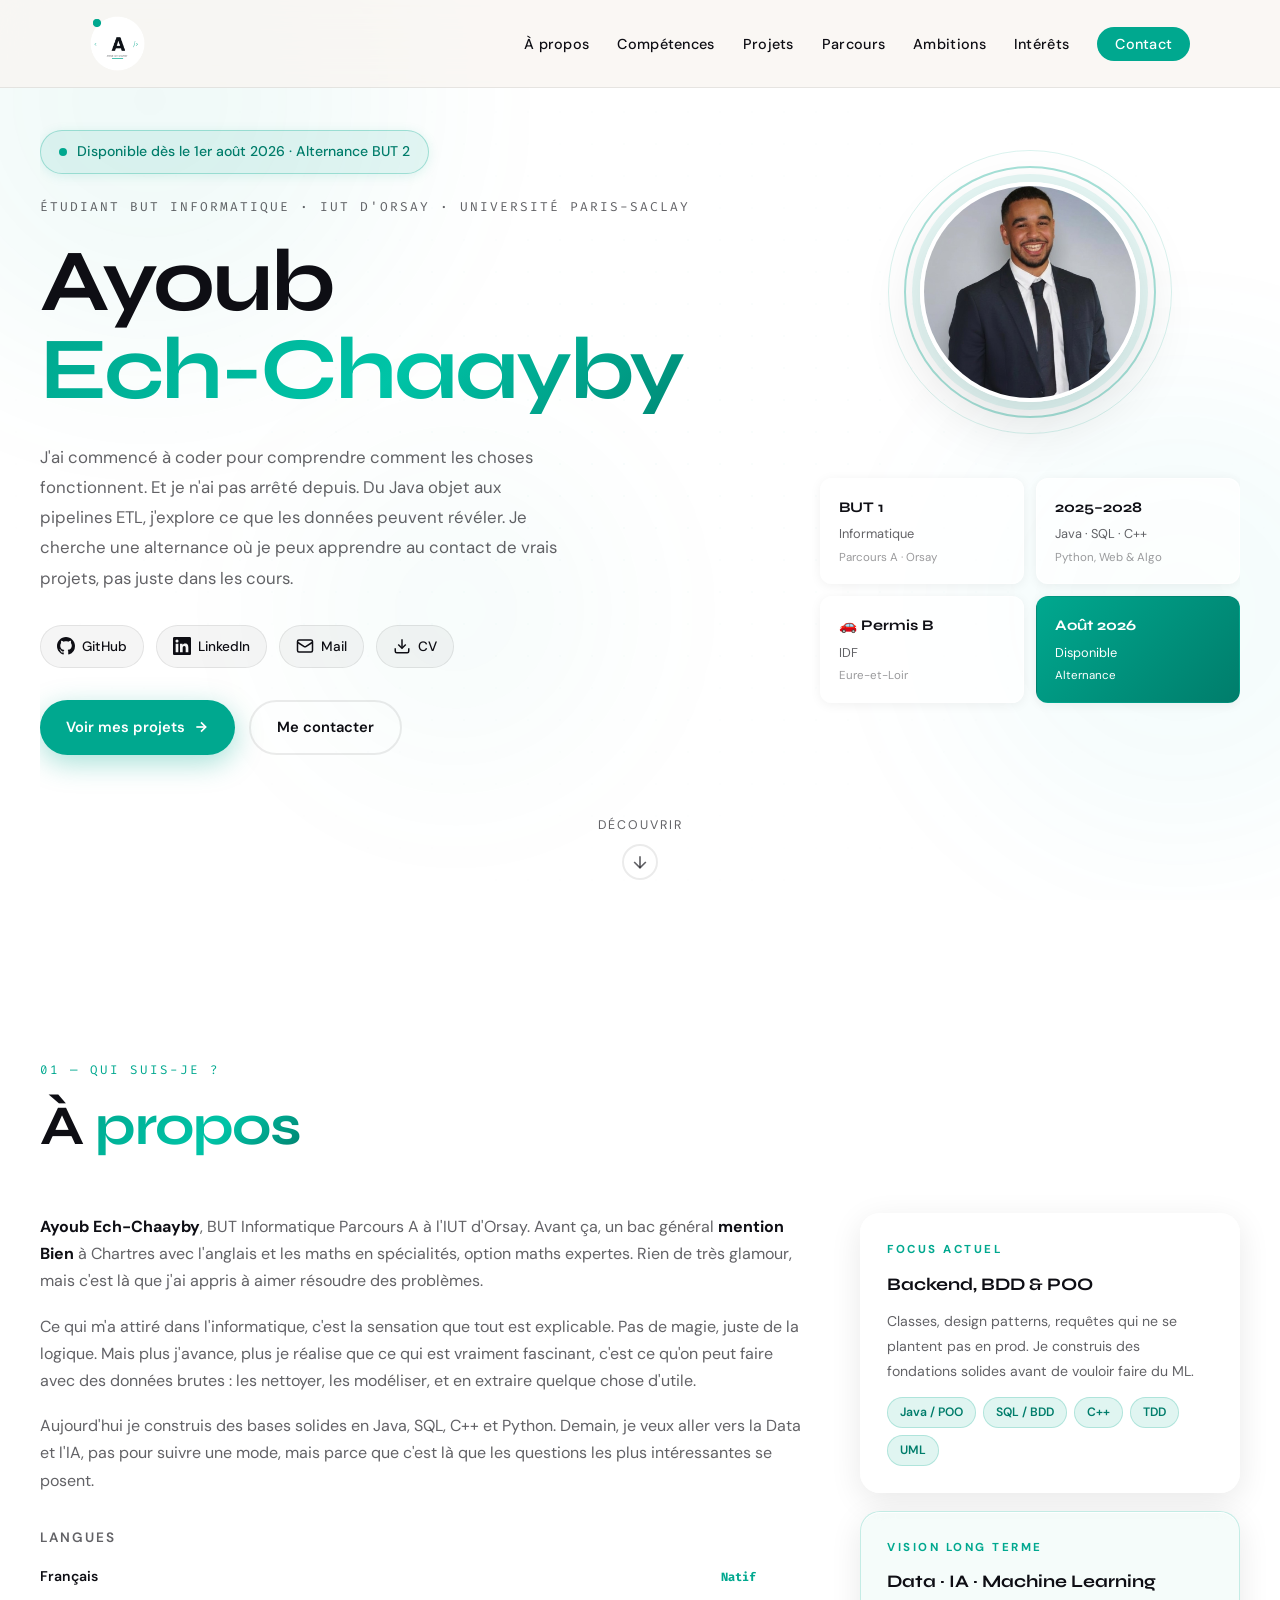
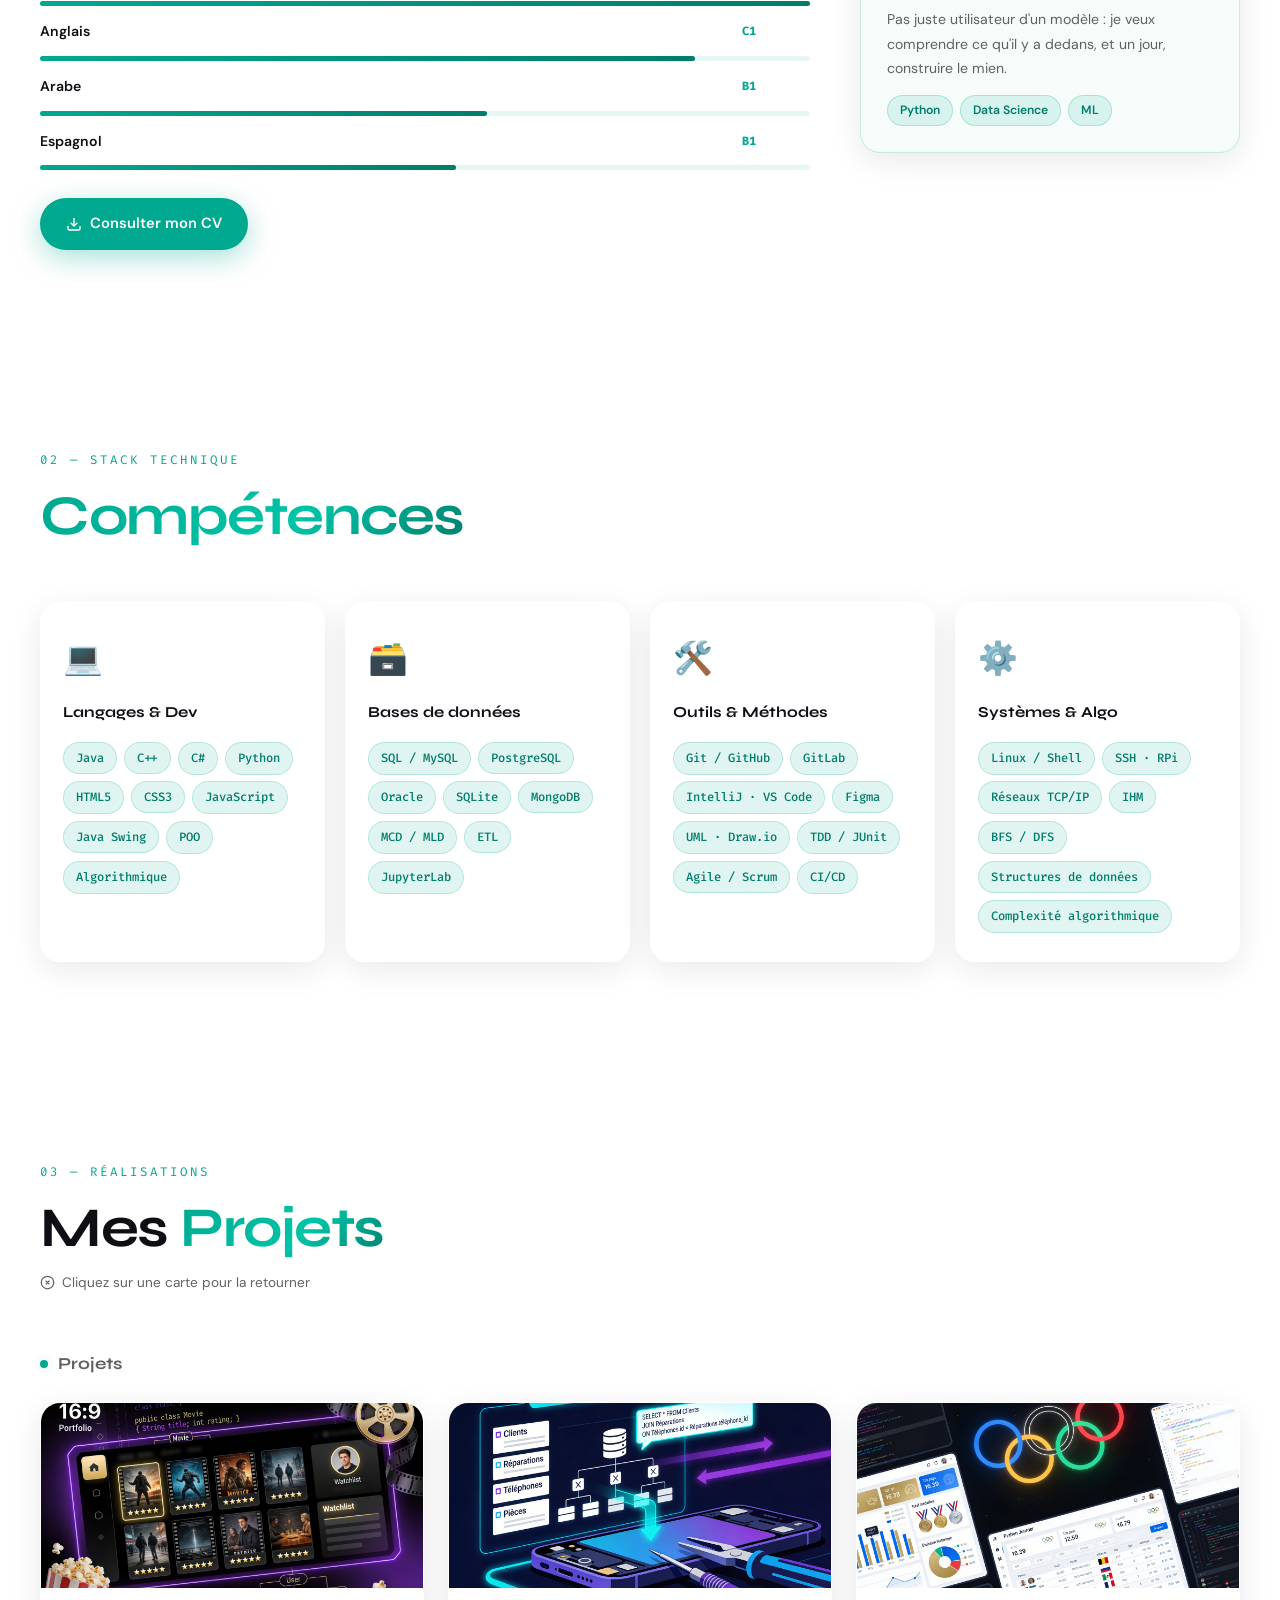
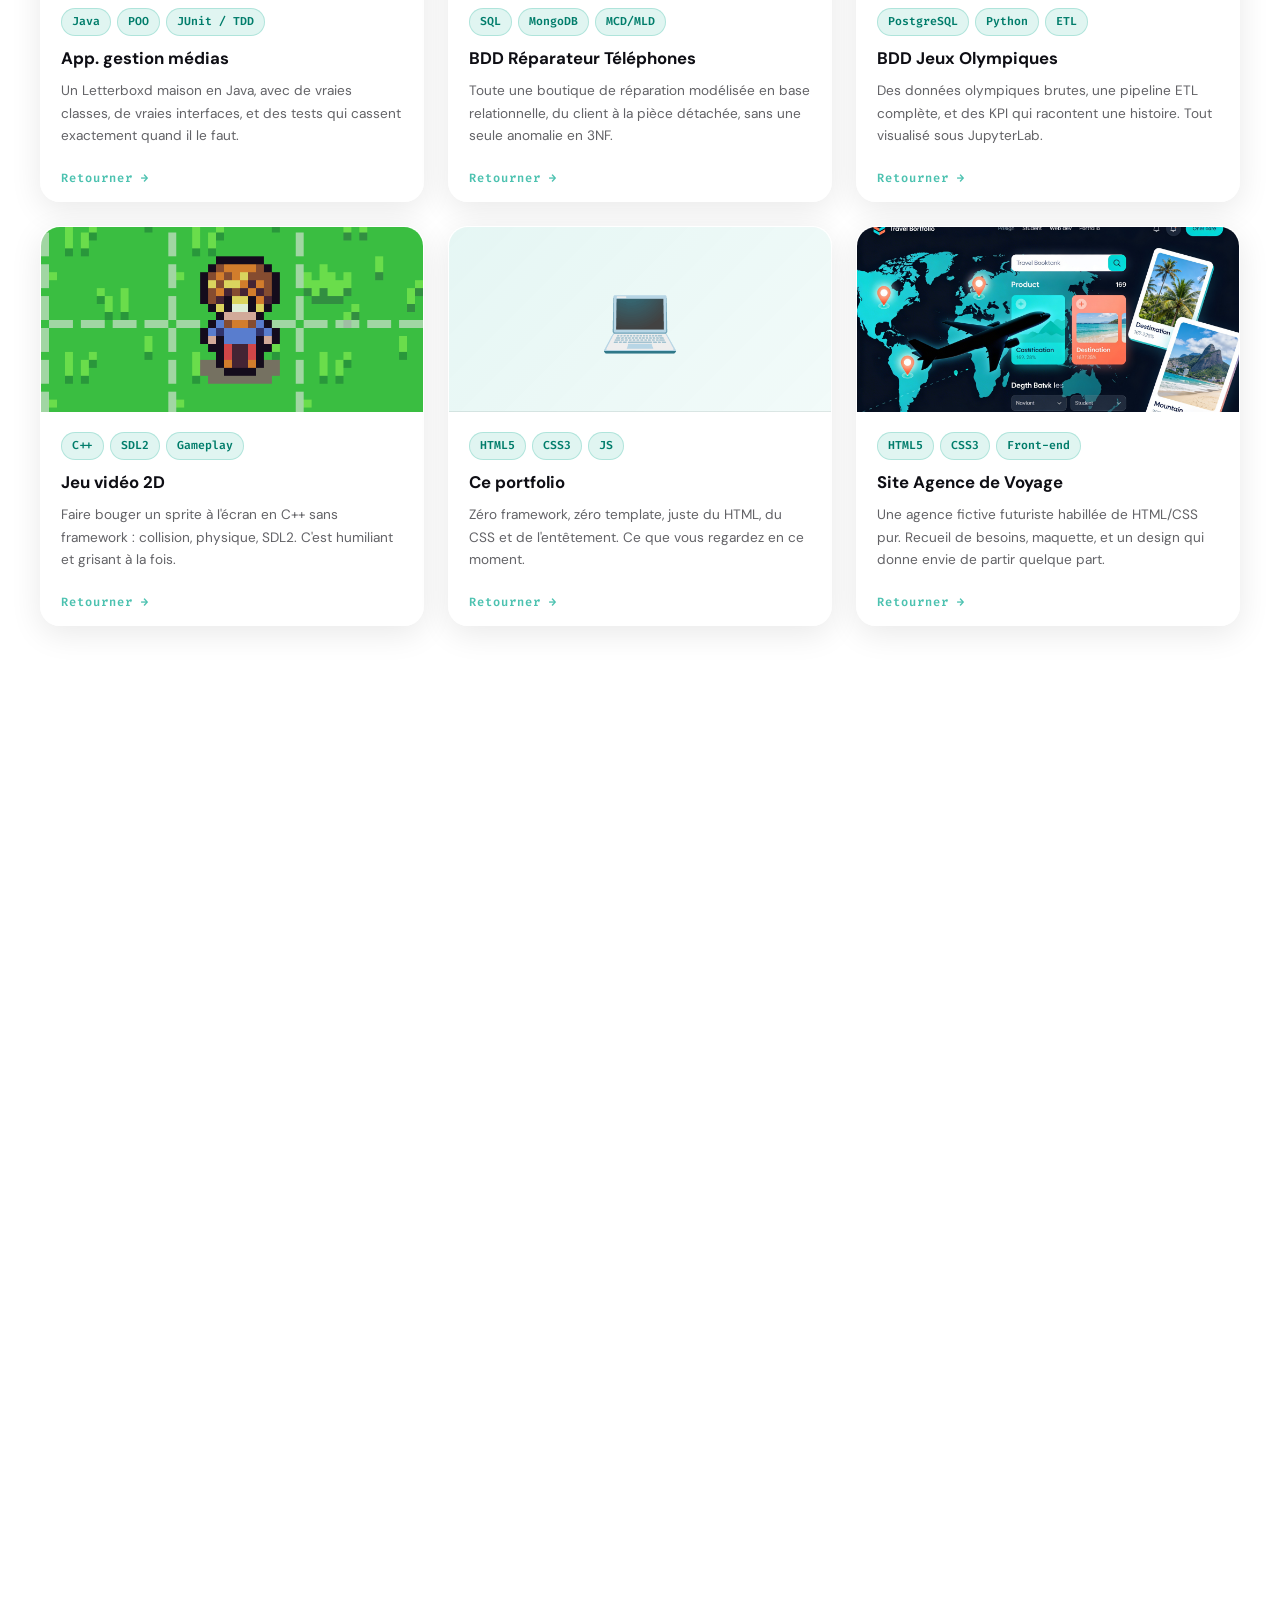
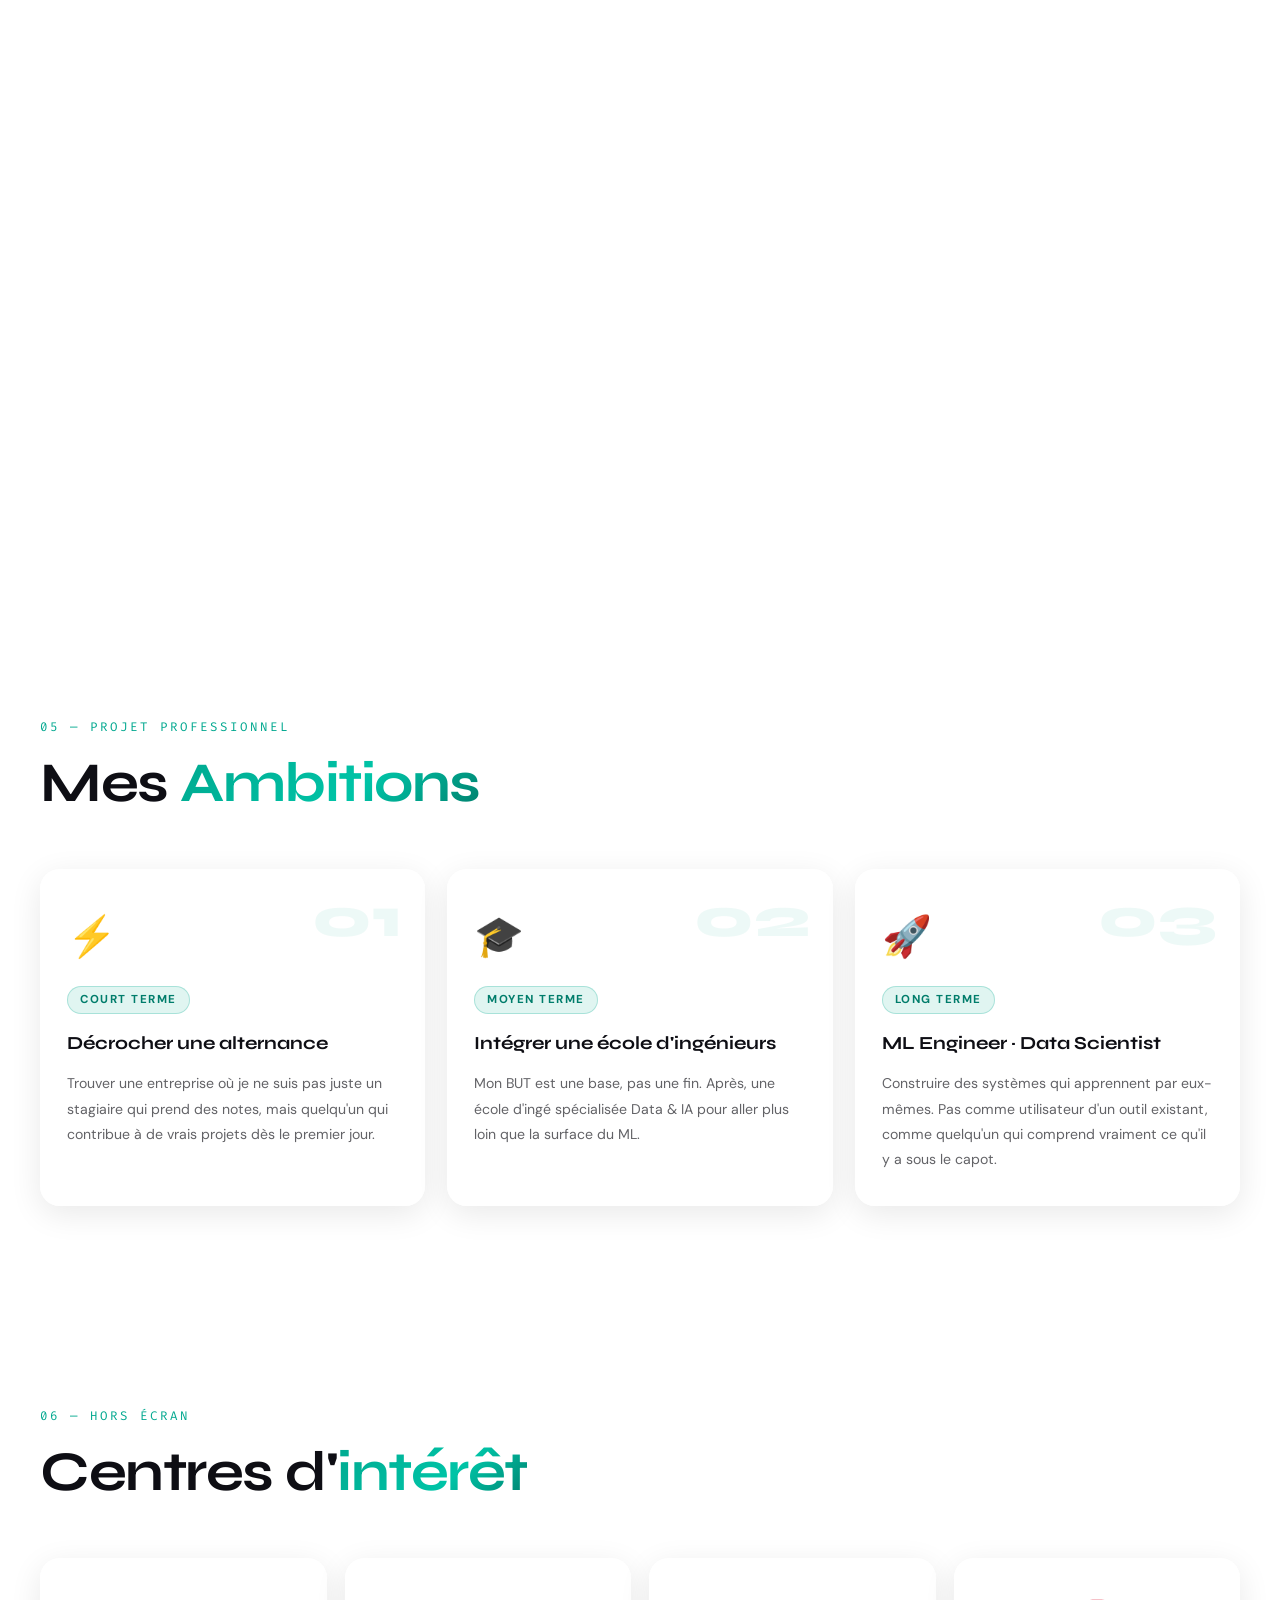
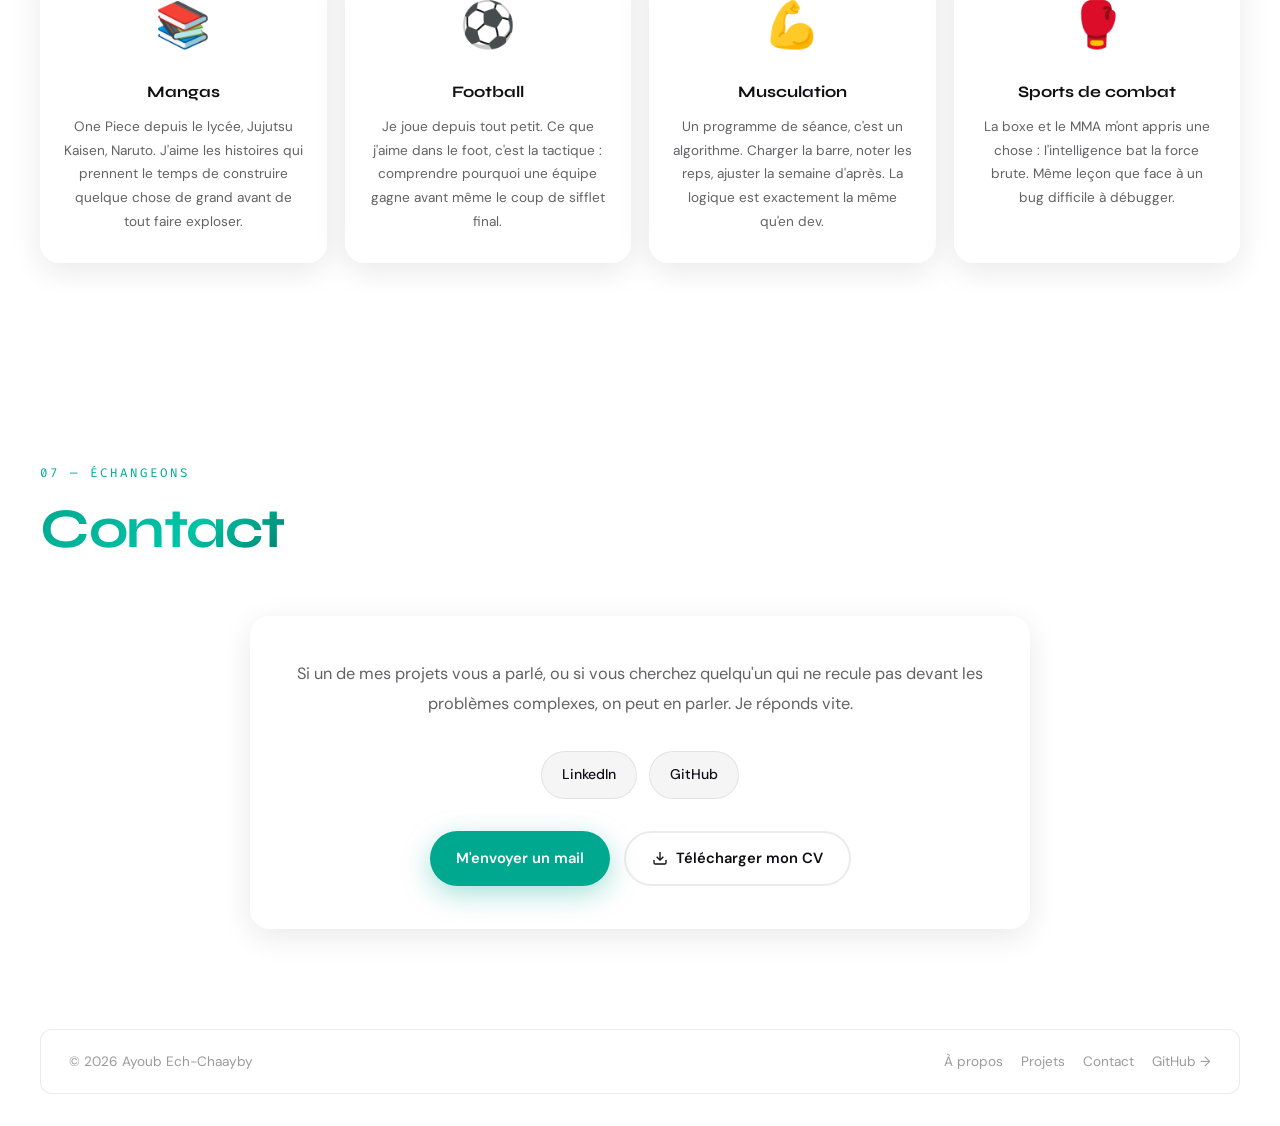
==== commit 4a31d59a: "reformulation" ====
--- a/index.html
+++ b/index.html
@@ -86,9 +86,9 @@
             <span class="h1-line h1-accent reveal-word">Ech-Chaayby</span>
           </h1>
           <p class="hero-subtitle">
-            Développeur en formation, passionné par les données et l'IA.
-            Je conçois des applications, des bases de données et des projets web.
-            Je cherche une alternance pour apprendre vite et apporter de la valeur réelle.
+            J'ai commencé à coder pour comprendre comment les choses fonctionnent. Et je n'ai pas arrêté depuis.
+            Du Java objet aux pipelines ETL, j'explore ce que les données peuvent révéler.
+            Je cherche une alternance où je peux apprendre au contact de vrais projets, pas juste dans les cours.
           </p>
 
           <div class="social-links">
@@ -165,9 +165,9 @@
       </div>
       <div class="about-grid">
         <div class="about-text">
-          <p>Je m'appelle <strong>Ayoub Ech-Chaayby</strong> et je suis étudiant en BUT Informatique (Parcours A — Développement) à l'IUT d'Orsay. J'ai obtenu mon bac général avec <strong class="accent-text">mention Bien</strong>, spécialités Mathématiques et Anglais Monde Contemporain, au lycée Fulbert de Chartres.</p>
-          <p>L'informatique me fascine parce qu'elle répond à des questions concrètes : comment une application prend-elle des décisions ? Comment une base de données gère-t-elle des millions d'entrées efficacement ? Et surtout — comment peut-on apprendre à une machine à raisonner ?</p>
-          <p>Ce qui m'attire le plus, c'est l'intersection entre la donnée et l'intelligence artificielle. C'est pourquoi je développe des projets en Java, SQL, C++ et Python, tout en gardant un œil tourné vers le Machine Learning et la Data Science.</p>
+          <p><strong>Ayoub Ech-Chaayby</strong>, BUT Informatique Parcours A à l'IUT d'Orsay. Avant ça, un bac général <strong class="accent-text">mention Bien</strong> à Chartres avec l'anglais et les maths en spécialités, option maths expertes. Rien de très glamour, mais c'est là que j'ai appris à aimer résoudre des problèmes.</p>
+          <p>Ce qui m'a attiré dans l'informatique, c'est la sensation que tout est explicable. Pas de magie, juste de la logique. Mais plus j'avance, plus je réalise que ce qui est vraiment fascinant, c'est ce qu'on peut faire avec des données brutes : les nettoyer, les modéliser, et en extraire quelque chose d'utile.</p>
+          <p>Aujourd'hui je construis des bases solides en Java, SQL, C++ et Python. Demain, je veux aller vers la Data et l'IA, pas pour suivre une mode, mais parce que c'est là que les questions les plus intéressantes se posent.</p>
 
           <div class="lang-block">
             <h4 class="lang-title">Langues</h4>
@@ -201,7 +201,7 @@
           <div class="about-card glass-card">
             <span class="about-card-label">Focus actuel</span>
             <h3>Backend, BDD &amp; POO</h3>
-            <p>Modélisation UML, architecture orientée objet, requêtes SQL avancées, TDD et tests JUnit.</p>
+            <p>Classes, design patterns, requêtes qui ne se plantent pas en prod. Je construis des fondations solides avant de vouloir faire du ML.</p>
             <div class="focus-tags">
               <span class="tag">Java / POO</span><span class="tag">SQL / BDD</span>
               <span class="tag">C++</span><span class="tag">TDD</span><span class="tag">UML</span>
@@ -210,7 +210,7 @@
           <div class="about-card glass-card card-alt">
             <span class="about-card-label">Vision long terme</span>
             <h3>Data · IA · Machine Learning</h3>
-            <p>Je me dirige vers les métiers de la donnée et de l'IA — ML Engineer, Data Scientist.</p>
+            <p>Pas juste utilisateur d'un modèle : je veux comprendre ce qu'il y a dedans, et un jour, construire le mien.</p>
             <div class="focus-tags">
               <span class="tag">Python</span><span class="tag">Data Science</span><span class="tag">ML</span>
             </div>
@@ -293,7 +293,7 @@
                 <div class="flip-front-body">
                   <div class="project-tags"><span>Java</span><span>POO</span><span>JUnit / TDD</span></div>
                   <h4>App. gestion médias</h4>
-                  <p>Application type Letterboxd en Java Swing. Architecture POO, CRUD complet, tests JUnit.</p>
+                  <p>Un Letterboxd maison en Java, avec de vraies classes, de vraies interfaces, et des tests qui cassent exactement quand il le faut.</p>
                 </div>
                 <div class="flip-hint">Retourner →</div>
               </div>
@@ -333,7 +333,7 @@
                 <div class="flip-front-body">
                   <div class="project-tags"><span>SQL</span><span>MongoDB</span><span>MCD/MLD</span></div>
                   <h4>BDD Réparateur Téléphones</h4>
-                  <p>Base relationnelle métier normalisée 3NF. JOIN multi-tables, GROUP BY, sous-requêtes.</p>
+                  <p>Toute une boutique de réparation modélisée en base relationnelle, du client à la pièce détachée, sans une seule anomalie en 3NF.</p>
                 </div>
                 <div class="flip-hint">Retourner →</div>
               </div>
@@ -369,7 +369,7 @@
                 <div class="flip-front-body">
                   <div class="project-tags"><span>PostgreSQL</span><span>Python</span><span>ETL</span></div>
                   <h4>BDD Jeux Olympiques</h4>
-                  <p>Pipeline ETL, vues, triggers SQL, rôles. Analyse KPI décisionnels avec JupyterLab.</p>
+                  <p>Des données olympiques brutes, une pipeline ETL complète, et des KPI qui racontent une histoire. Tout visualisé sous JupyterLab.</p>
                 </div>
                 <div class="flip-hint">Retourner →</div>
               </div>
@@ -405,7 +405,7 @@
                 <div class="flip-front-body">
                   <div class="project-tags"><span>C++</span><span>SDL2</span><span>Gameplay</span></div>
                   <h4>Jeu vidéo 2D</h4>
-                  <p>Développement sous Code::Blocks : boucle de jeu, gestion des collisions, déplacements et graphismes SDL2.</p>
+                  <p>Faire bouger un sprite à l'écran en C++ sans framework : collision, physique, SDL2. C'est humiliant et grisant à la fois.</p>
                 </div>
                 <div class="flip-hint">Retourner →</div>
               </div>
@@ -438,7 +438,7 @@
                 <div class="flip-front-body">
                   <div class="project-tags"><span>HTML5</span><span>CSS3</span><span>JS</span></div>
                   <h4>Ce portfolio</h4>
-                  <p>Conçu et développé de A à Z sans framework. Design responsive, animations CSS, reveal au scroll.</p>
+                  <p>Zéro framework, zéro template, juste du HTML, du CSS et de l'entêtement. Ce que vous regardez en ce moment.</p>
                 </div>
                 <div class="flip-hint">Retourner →</div>
               </div>
@@ -478,7 +478,7 @@
                 <div class="flip-front-body">
                   <div class="project-tags"><span>HTML5</span><span>CSS3</span><span>Front-end</span></div>
                   <h4>Site Agence de Voyage</h4>
-                  <p>Recueil de besoin pour une agence fictive futuriste. Site vitrine responsive avec navigation fluide entre destinations.</p>
+                  <p>Une agence fictive futuriste habillée de HTML/CSS pur. Recueil de besoins, maquette, et un design qui donne envie de partir quelque part.</p>
                 </div>
                 <div class="flip-hint">Retourner →</div>
               </div>
@@ -520,7 +520,7 @@
           <div class="timeline-right">
             <h3>BUT Informatique — Parcours A</h3>
             <p class="timeline-sub">IUT d'Orsay · Université Paris-Saclay</p>
-            <p>Développement logiciel, bases de données, algorithmique, projets en équipe. C++, Java, C#, SQL, UML, Linux, HTML/CSS.</p>
+            <p>Première vraie confrontation avec un programme exigeant : cours intensifs, projets en groupe sous contrainte de temps, et la découverte que Google ne remplace pas la compréhension. C++, Java, C#, SQL, UML, Linux, HTML/CSS.</p>
           </div>
         </article>
         <article class="timeline-item">
@@ -531,7 +531,7 @@
           <div class="timeline-right">
             <h3>Baccalauréat Général — Mention Bien</h3>
             <p class="timeline-sub">Lycée Fulbert · Chartres (28)</p>
-            <p>Spécialités Mathématiques et Anglais Monde Contemporain. Option Mathématiques expertes.</p>
+            <p>Mathématiques et Anglais en spécialités, option maths expertes, ça m'a appris à raisonner proprement avant même de toucher du code.</p>
           </div>
         </article>
         <article class="timeline-item">
@@ -542,7 +542,7 @@
           <div class="timeline-right">
             <h3>Manutentionnaire Intérimaire — Bricomarché</h3>
             <p class="timeline-sub">Garancières-en-Beauce</p>
-            <p>Préparation de commandes, suivi quantitatif des stocks, optimisation des flux logistiques, travail en équipe.</p>
+            <p>Un été à déplacer des palettes et à réaliser que l'organisation logistique, c'est de l'algorithmique physique. Suivi des stocks, optimisation des flux, travail en équipe.</p>
           </div>
         </article>
         <article class="timeline-item">
@@ -553,7 +553,7 @@
           <div class="timeline-right">
             <h3>Chef d'Équipe — McDonald's</h3>
             <p class="timeline-sub">Ablis</p>
-            <p>Management d'équipe, gestion des priorités sous pression. Analyse des indicateurs (caisse, stocks), optimisation des plannings.</p>
+            <p>Deux ans à gérer une équipe en heure de pointe. Les données de caisse, les plannings à jongler, les imprévus à absorber. J'ai appris à décider vite et à garder la tête froide.</p>
           </div>
         </article>
         <article class="timeline-item">
@@ -564,7 +564,7 @@
           <div class="timeline-right">
             <h3>Accompagnement scolaire</h3>
             <p class="timeline-sub">Auneau (28)</p>
-            <p>Suivi de progression des élèves via Excel, création de supports numériques, organisation autonome du planning.</p>
+            <p>Expliquer un problème à quelqu'un qui ne comprend pas, c'est souvent la meilleure façon de vérifier qu'on l'a soi-même compris. Suivi de progression via Excel, supports numériques personnalisés.</p>
           </div>
         </article>
         <article class="timeline-item">
@@ -575,7 +575,7 @@
           <div class="timeline-right">
             <h3>Stage d'observation — Legendre</h3>
             <p class="timeline-sub">Auneau (28)</p>
-            <p>Logistique et transport de marchandises, gestion des données via Excel, planning chauffeurs, SAV, affrètement.</p>
+            <p>Premier contact avec un vrai environnement professionnel : logistique, SAV, affrètement, et Excel comme seul outil de gestion. Formateur à sa façon.</p>
           </div>
         </article>
       </div>
@@ -593,21 +593,21 @@
           <div class="ambition-icon">⚡</div>
           <span class="ambition-horizon">Court terme</span>
           <h3>Décrocher une alternance</h3>
-          <p>Intégrer une entreprise en apprentissage dès août 2026, développer mes compétences au maximum et apporter de la valeur réelle.</p>
+          <p>Trouver une entreprise où je ne suis pas juste un stagiaire qui prend des notes, mais quelqu'un qui contribue à de vrais projets dès le premier jour.</p>
         </article>
         <article class="ambition-card glass-card">
           <div class="ambition-num">02</div>
           <div class="ambition-icon">🎓</div>
           <span class="ambition-horizon">Moyen terme</span>
           <h3>Intégrer une école d'ingénieurs</h3>
-          <p>Après mon BUT, rejoindre une école spécialisée en Data &amp; IA pour approfondir le ML, le DL et les architectures intelligentes.</p>
+          <p>Mon BUT est une base, pas une fin. Après, une école d'ingé spécialisée Data &amp; IA pour aller plus loin que la surface du ML.</p>
         </article>
         <article class="ambition-card glass-card">
           <div class="ambition-num">03</div>
           <div class="ambition-icon">🚀</div>
           <span class="ambition-horizon">Long terme</span>
           <h3>ML Engineer · Data Scientist</h3>
-          <p>Exercer un métier à la croisée de la donnée et de l'IA — concevoir des systèmes capables d'apprendre et créer de la valeur.</p>
+          <p>Construire des systèmes qui apprennent par eux-mêmes. Pas comme utilisateur d'un outil existant, comme quelqu'un qui comprend vraiment ce qu'il y a sous le capot.</p>
         </article>
       </div>
     </section>
@@ -622,22 +622,22 @@
         <article class="interest-card glass-card">
           <div class="interest-icon">📚</div>
           <h3>Mangas</h3>
-          <p>Lecteur passionné — <em>One Piece</em>, <em>Jujutsu Kaisen</em>, <em>Naruto</em>… J'apprécie la narration longue durée et les univers complexes.</p>
+          <p>One Piece depuis le lycée, Jujutsu Kaisen, Naruto. J'aime les histoires qui prennent le temps de construire quelque chose de grand avant de tout faire exploser.</p>
         </article>
         <article class="interest-card glass-card">
           <div class="interest-icon">⚽</div>
           <h3>Football</h3>
-          <p>Pratique régulière depuis l'enfance. Le jeu collectif et la dimension tactique m'ont appris l'esprit d'équipe.</p>
+          <p>Je joue depuis tout petit. Ce que j'aime dans le foot, c'est la tactique : comprendre pourquoi une équipe gagne avant même le coup de sifflet final.</p>
         </article>
         <article class="interest-card glass-card">
           <div class="interest-icon">💪</div>
           <h3>Musculation</h3>
-          <p>Pratique hebdomadaire sérieuse. Programmer une progression, suivre des données — une logique qui rejoint directement l'informatique.</p>
+          <p>Un programme de séance, c'est un algorithme. Charger la barre, noter les reps, ajuster la semaine d'après. La logique est exactement la même qu'en dev.</p>
         </article>
         <article class="interest-card glass-card">
           <div class="interest-icon">🥊</div>
           <h3>Sports de combat</h3>
-          <p>Intérêt pour la boxe et le MMA. La stratégie et la discipline que ces sports exigent, je les applique aussi dans mes études.</p>
+          <p>La boxe et le MMA m'ont appris une chose : l'intelligence bat la force brute. Même leçon que face à un bug difficile à débugger.</p>
         </article>
       </div>
     </section>
@@ -649,7 +649,7 @@
         <h2><span class="gradient-text">Contact</span></h2>
       </div>
       <div class="contact-box glass-card">
-        <p class="contact-intro">Je recherche une alternance pour développer mes compétences et contribuer activement aux projets de votre entreprise dès août 2026. Je réponds rapidement.</p>
+        <p class="contact-intro">Si un de mes projets vous a parlé, ou si vous cherchez quelqu'un qui ne recule pas devant les problèmes complexes, on peut en parler. Je réponds vite.</p>
         <div class="contact-info">
           <a href="https://www.linkedin.com/in/ayoubechchaayby" target="_blank" rel="noopener" class="contact-pill">
             LinkedIn
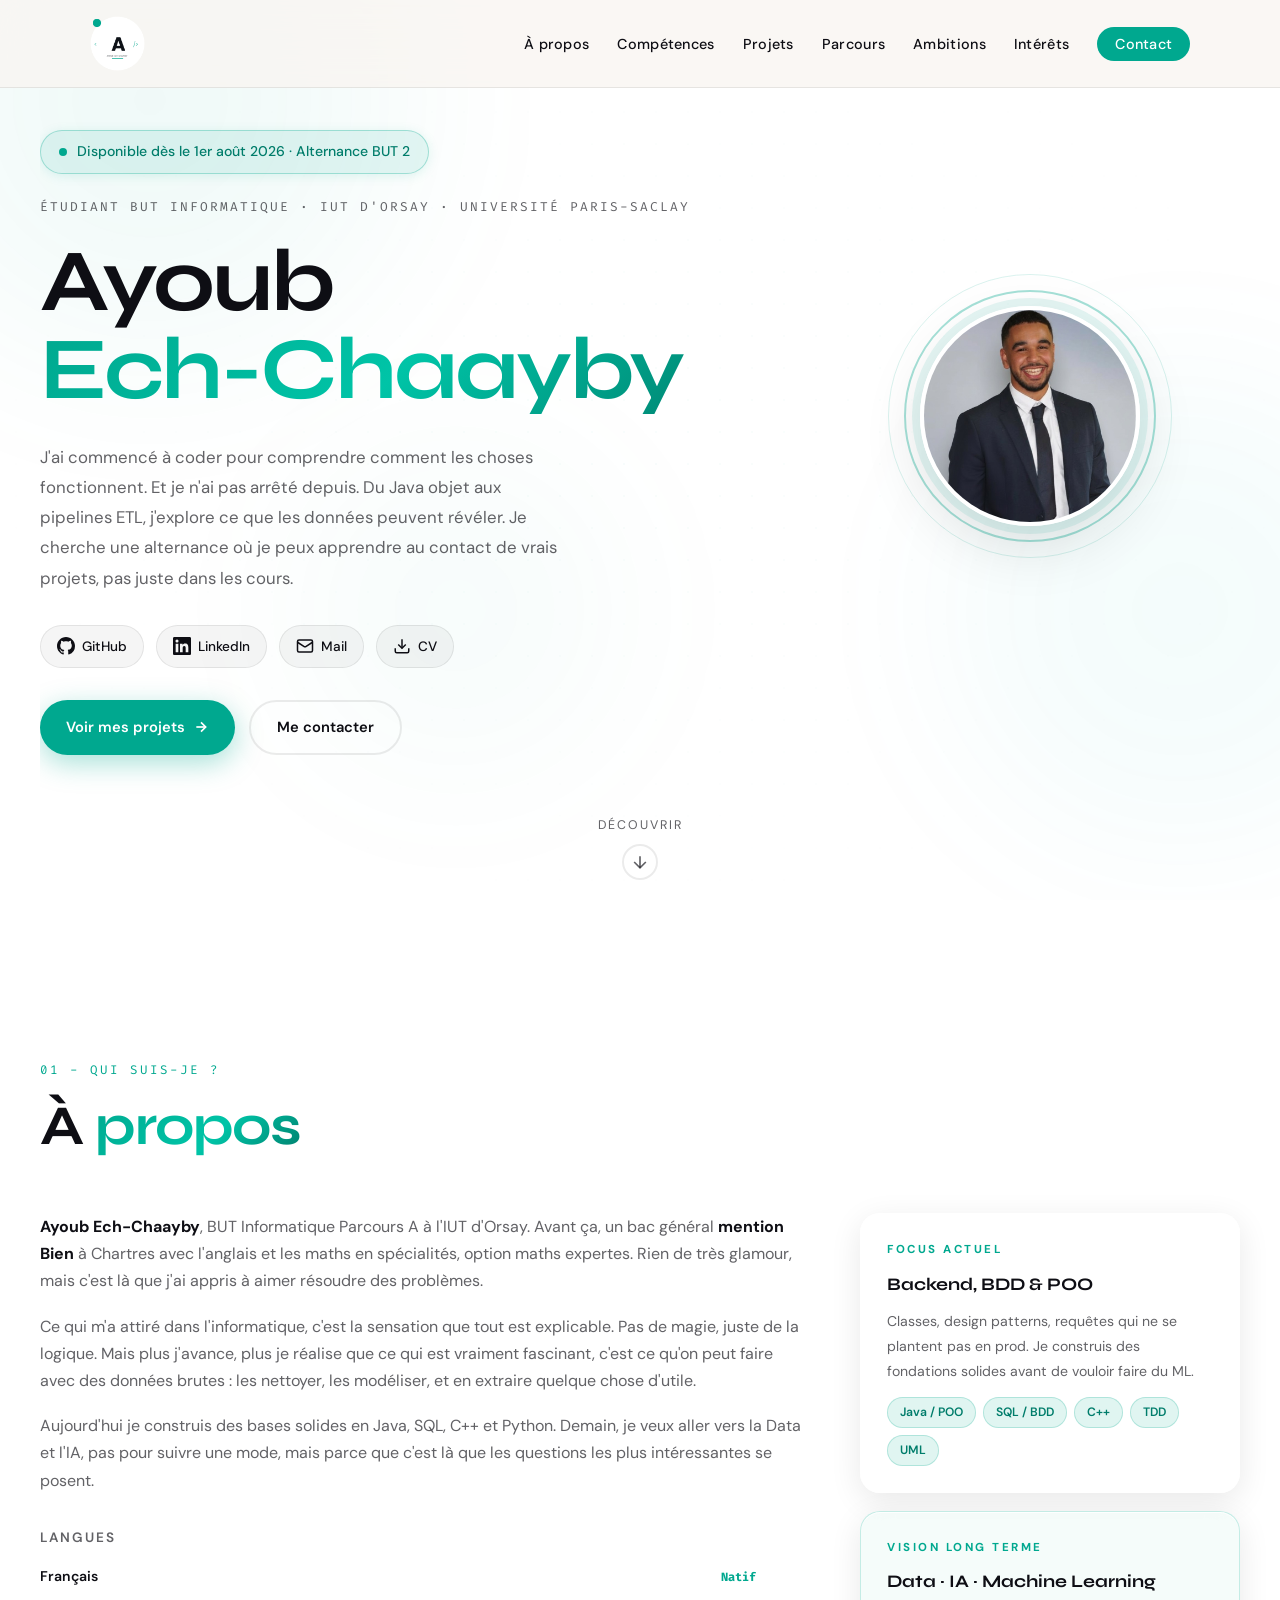
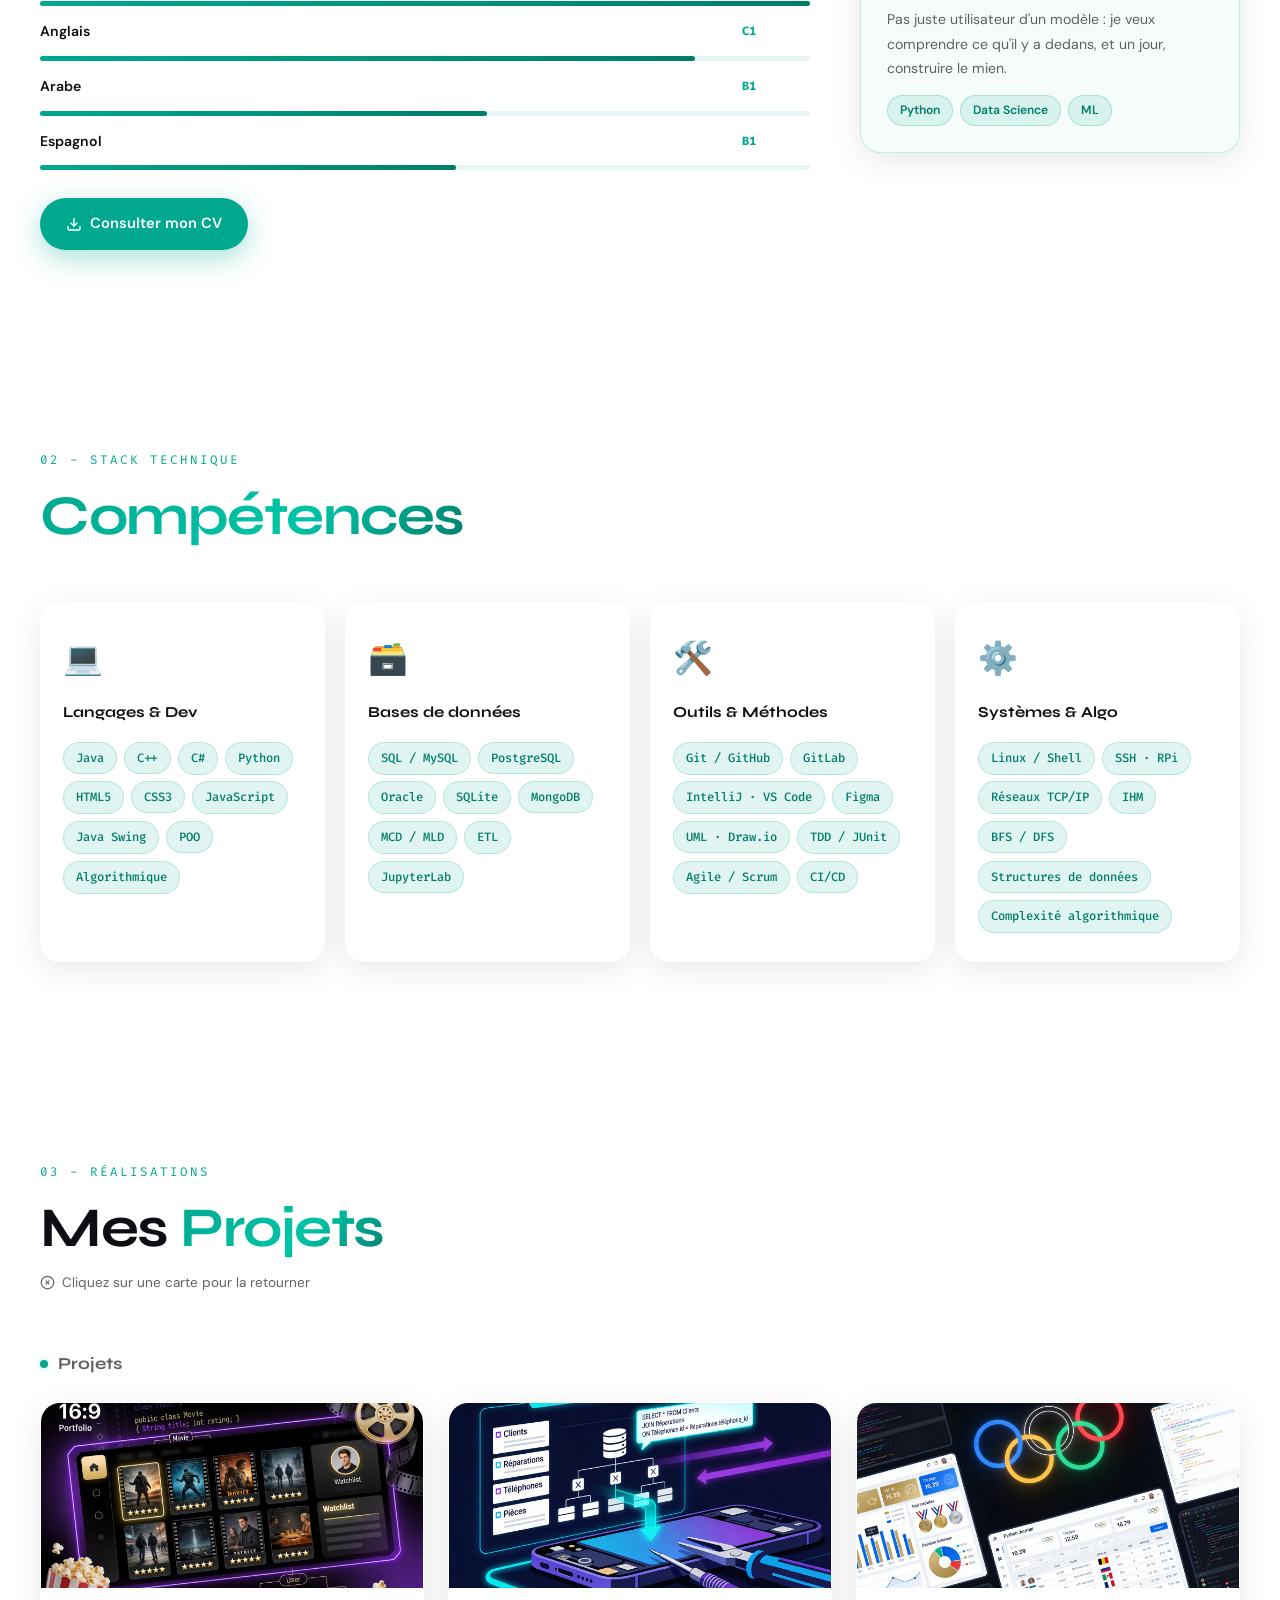
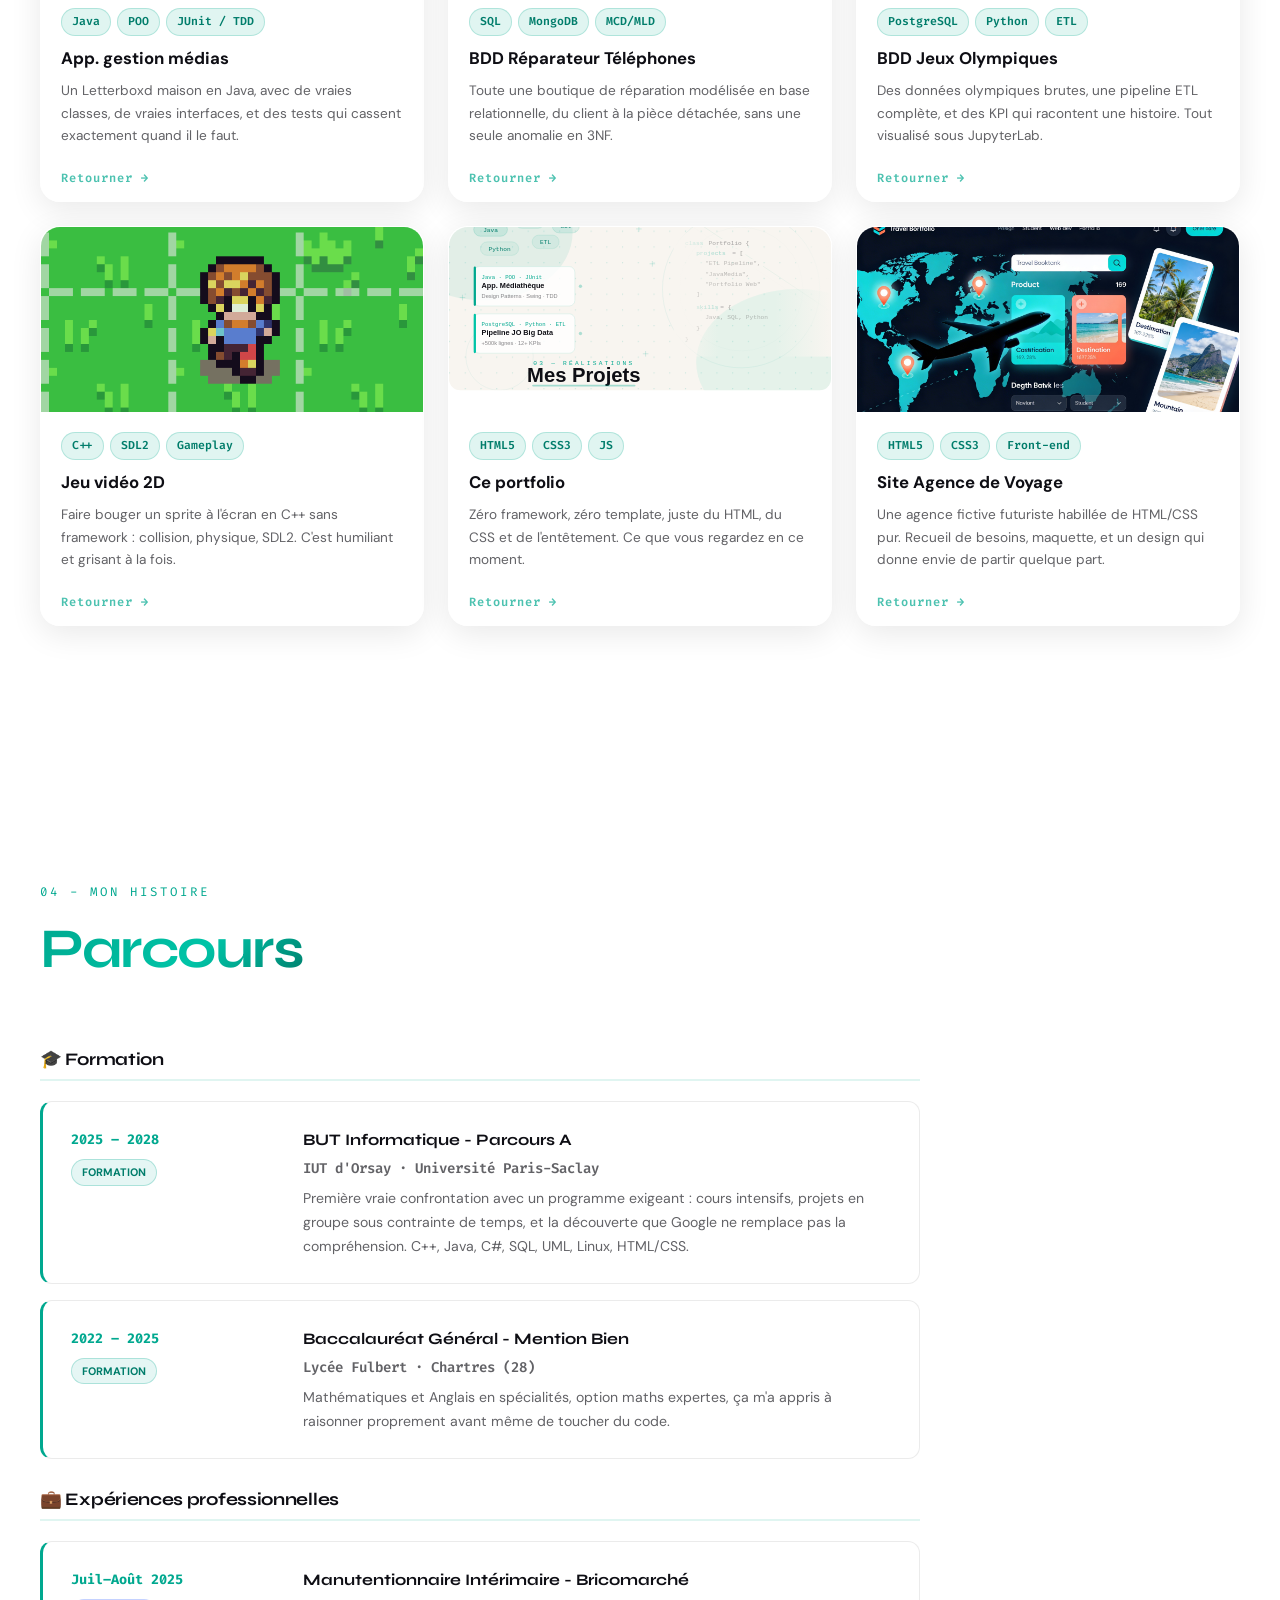
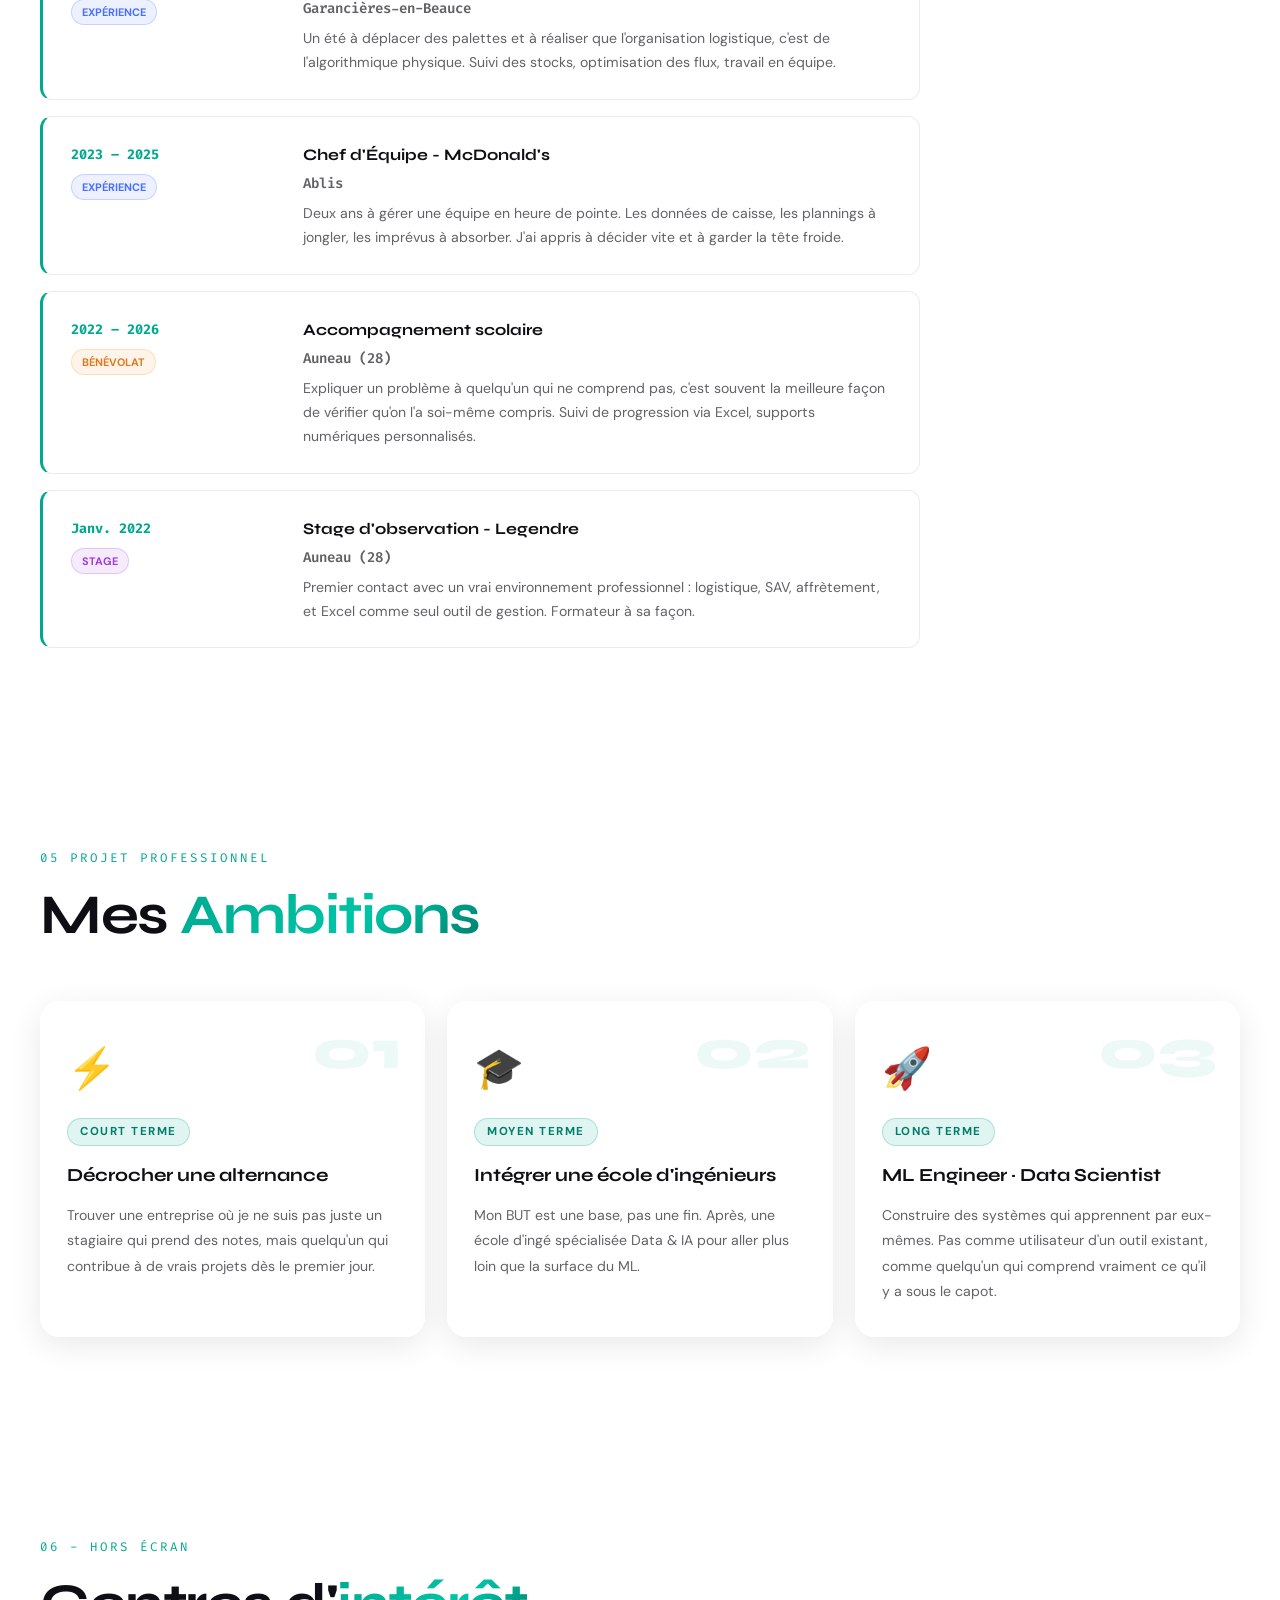
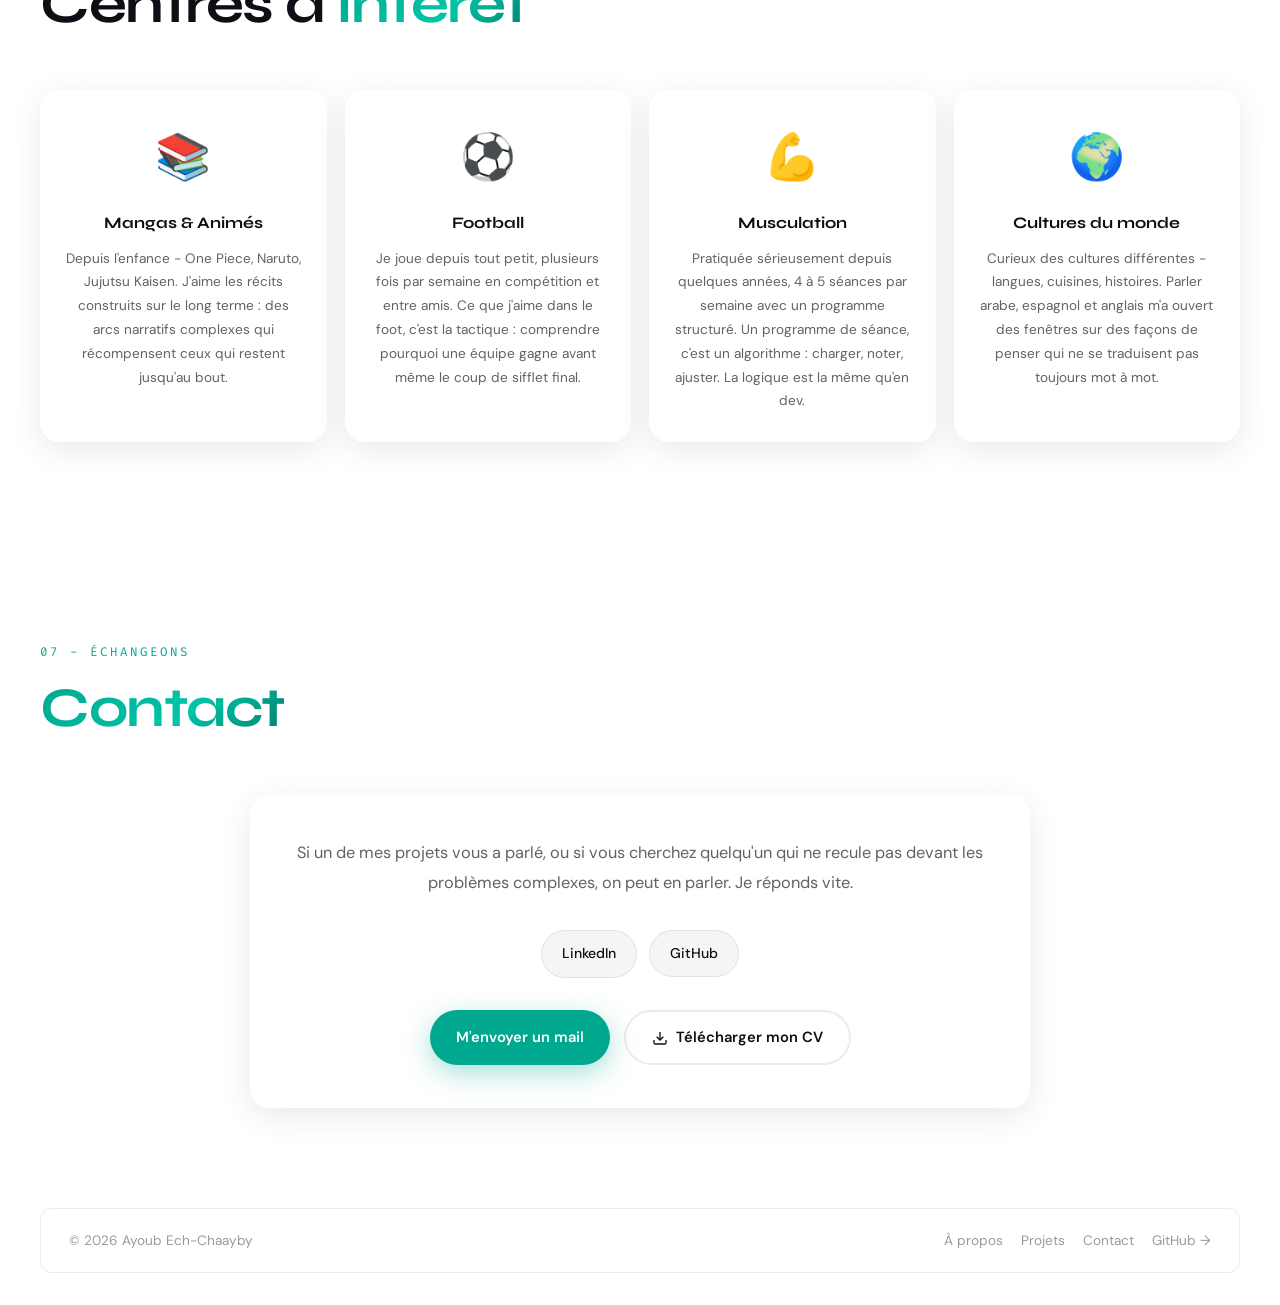
==== commit bb46423b: "Changes on Project section" ====
--- a/index.html
+++ b/index.html
@@ -5,7 +5,7 @@
   <meta name="viewport" content="width=device-width, initial-scale=1.0" />
   <title>Ayoub Ech-Chaayby | Portfolio</title>
   <link rel="icon" type="image/x-icon" href="assets/logo2_code.png" />
-  <meta name="description" content="Portfolio d'Ayoub Ech-Chaayby — étudiant BUT Informatique IUT d'Orsay, en recherche d'alternance dès août 2026." />
+  <meta name="description" content="Portfolio d'Ayoub Ech-Chaayby - étudiant BUT Informatique IUT d'Orsay, en recherche d'alternance dès août 2026." />
   <link rel="preconnect" href="https://fonts.googleapis.com" />
   <link rel="preconnect" href="https://fonts.gstatic.com" crossorigin />
   <link href="https://fonts.googleapis.com/css2?family=Syne:wght@600;700;800&family=DM+Sans:ital,wght@0,300;0,400;0,500;0,600;1,300&family=Fira+Code:wght@400;500&display=swap" rel="stylesheet" />
@@ -125,29 +125,6 @@
             <div class="profile-ring ring-2"></div>
             <img src="assets/ayoub.JPG" alt="Photo de profil Ayoub" class="profile-pic" />
           </div>
-
-          <div class="hero-stats">
-            <article class="stat-card">
-              <strong class="stat-num" data-count="1">BUT 1</strong>
-              <span>Informatique</span>
-              <small>Parcours A · Orsay</small>
-            </article>
-            <article class="stat-card">
-              <strong class="stat-label">2025–2028</strong>
-              <span>Java · SQL · C++</span>
-              <small>Python, Web & Algo</small>
-            </article>
-            <article class="stat-card">
-              <strong class="stat-label">🚗 Permis B</strong>
-              <span>IDF</span>
-              <small>Eure-et-Loir</small>
-            </article>
-            <article class="stat-card highlighted">
-              <strong class="stat-label">Août 2026</strong>
-              <span>Disponible</span>
-              <small>Alternance</small>
-            </article>
-          </div>
         </div>
       </div>
 
@@ -160,7 +137,7 @@
     <!-- ══ À PROPOS ═══════════════════════════════════════════════════════ -->
     <section class="section reveal" id="a-propos">
       <div class="section-header">
-        <p class="section-kicker">01 — Qui suis-je ?</p>
+        <p class="section-kicker">01 - Qui suis-je ?</p>
         <h2>À <span class="gradient-text">propos</span></h2>
       </div>
       <div class="about-grid">
@@ -222,7 +199,7 @@
     <!-- ══ COMPÉTENCES ════════════════════════════════════════════════════ -->
     <section class="section reveal" id="competences">
       <div class="section-header">
-        <p class="section-kicker">02 — Stack technique</p>
+        <p class="section-kicker">02 - Stack technique</p>
         <h2><span class="gradient-text">Compétences</span></h2>
       </div>
       <div class="skills-panels">
@@ -272,7 +249,7 @@
     <!-- ══ PROJETS ════════════════════════════════════════════════════════ -->
     <section class="section reveal" id="projets">
       <div class="section-header">
-        <p class="section-kicker">03 — Réalisations</p>
+        <p class="section-kicker">03 - Réalisations</p>
         <h2>Mes <span class="gradient-text">Projets</span></h2>
         <p class="section-hint">
           <svg width="15" height="15" viewBox="0 0 24 24" fill="none" stroke="currentColor" stroke-width="2"><path d="M15 15 9 9m0 6 6-6"/><circle cx="12" cy="12" r="10"/></svg>
@@ -429,11 +406,11 @@
             </div>
           </div>
 
-          <div class="flip-card" role="button" tabindex="0" aria-label="Portfolio web — cliquer pour voir les détails">
+          <div class="flip-card" role="button" tabindex="0" aria-label="Portfolio web - cliquer pour voir les détails">
             <div class="flip-card-inner">
               <div class="flip-card-front glass-card">
-                <div class="flip-front-img img-placeholder">
-                  <span class="flip-emoji">💻</span>
+                <div class="flip-front-img">
+                  <img src="assets/portfolio.svg" alt="Portfolio actuel" loading="lazy" />
                 </div>
                 <div class="flip-front-body">
                   <div class="project-tags"><span>HTML5</span><span>CSS3</span><span>JS</span></div>
@@ -508,17 +485,20 @@
     <!-- ══ PARCOURS ═══════════════════════════════════════════════════════ -->
     <section class="section reveal" id="parcours">
       <div class="section-header">
-        <p class="section-kicker">04 — Mon histoire</p>
+        <p class="section-kicker">04 - Mon histoire</p>
         <h2><span class="gradient-text">Parcours</span></h2>
       </div>
       <div class="timeline">
+
+        <p class="timeline-category-label">🎓 Formation</p>
+
         <article class="timeline-item">
           <div class="timeline-left">
             <span class="timeline-date">2025 – 2028</span>
             <span class="timeline-tag tag-formation">Formation</span>
           </div>
           <div class="timeline-right">
-            <h3>BUT Informatique — Parcours A</h3>
+            <h3>BUT Informatique - Parcours A</h3>
             <p class="timeline-sub">IUT d'Orsay · Université Paris-Saclay</p>
             <p>Première vraie confrontation avec un programme exigeant : cours intensifs, projets en groupe sous contrainte de temps, et la découverte que Google ne remplace pas la compréhension. C++, Java, C#, SQL, UML, Linux, HTML/CSS.</p>
           </div>
@@ -529,18 +509,21 @@
             <span class="timeline-tag tag-formation">Formation</span>
           </div>
           <div class="timeline-right">
-            <h3>Baccalauréat Général — Mention Bien</h3>
+            <h3>Baccalauréat Général - Mention Bien</h3>
             <p class="timeline-sub">Lycée Fulbert · Chartres (28)</p>
             <p>Mathématiques et Anglais en spécialités, option maths expertes, ça m'a appris à raisonner proprement avant même de toucher du code.</p>
           </div>
         </article>
+
+        <p class="timeline-category-label">💼 Expériences professionnelles</p>
+
         <article class="timeline-item">
           <div class="timeline-left">
             <span class="timeline-date">Juil–Août 2025</span>
             <span class="timeline-tag tag-exp">Expérience</span>
           </div>
           <div class="timeline-right">
-            <h3>Manutentionnaire Intérimaire — Bricomarché</h3>
+            <h3>Manutentionnaire Intérimaire - Bricomarché</h3>
             <p class="timeline-sub">Garancières-en-Beauce</p>
             <p>Un été à déplacer des palettes et à réaliser que l'organisation logistique, c'est de l'algorithmique physique. Suivi des stocks, optimisation des flux, travail en équipe.</p>
           </div>
@@ -551,7 +534,7 @@
             <span class="timeline-tag tag-exp">Expérience</span>
           </div>
           <div class="timeline-right">
-            <h3>Chef d'Équipe — McDonald's</h3>
+            <h3>Chef d'Équipe - McDonald's</h3>
             <p class="timeline-sub">Ablis</p>
             <p>Deux ans à gérer une équipe en heure de pointe. Les données de caisse, les plannings à jongler, les imprévus à absorber. J'ai appris à décider vite et à garder la tête froide.</p>
           </div>
@@ -573,7 +556,7 @@
             <span class="timeline-tag tag-stage">Stage</span>
           </div>
           <div class="timeline-right">
-            <h3>Stage d'observation — Legendre</h3>
+            <h3>Stage d'observation - Legendre</h3>
             <p class="timeline-sub">Auneau (28)</p>
             <p>Premier contact avec un vrai environnement professionnel : logistique, SAV, affrètement, et Excel comme seul outil de gestion. Formateur à sa façon.</p>
           </div>
@@ -581,10 +564,9 @@
       </div>
     </section>
 
-    <!-- ══ AMBITIONS ══════════════════════════════════════════════════════ -->
     <section class="section reveal" id="ambitions">
       <div class="section-header">
-        <p class="section-kicker">05 — Projet professionnel</p>
+        <p class="section-kicker">05  Projet professionnel</p>
         <h2>Mes <span class="gradient-text">Ambitions</span></h2>
       </div>
       <div class="ambitions-grid">
@@ -612,40 +594,38 @@
       </div>
     </section>
 
-    <!-- ══ INTÉRÊTS ════════════════════════════════════════════════════════ -->
     <section class="section reveal" id="interets">
       <div class="section-header">
-        <p class="section-kicker">06 — Hors écran</p>
+        <p class="section-kicker">06 - Hors écran</p>
         <h2>Centres d'<span class="gradient-text">intérêt</span></h2>
       </div>
       <div class="interests-grid">
         <article class="interest-card glass-card">
           <div class="interest-icon">📚</div>
-          <h3>Mangas</h3>
-          <p>One Piece depuis le lycée, Jujutsu Kaisen, Naruto. J'aime les histoires qui prennent le temps de construire quelque chose de grand avant de tout faire exploser.</p>
+          <h3>Mangas &amp; Animés</h3>
+          <p>Depuis l'enfance - One Piece, Naruto, Jujutsu Kaisen. J'aime les récits construits sur le long terme : des arcs narratifs complexes qui récompensent ceux qui restent jusqu'au bout.</p>
         </article>
         <article class="interest-card glass-card">
           <div class="interest-icon">⚽</div>
           <h3>Football</h3>
-          <p>Je joue depuis tout petit. Ce que j'aime dans le foot, c'est la tactique : comprendre pourquoi une équipe gagne avant même le coup de sifflet final.</p>
+          <p>Je joue depuis tout petit, plusieurs fois par semaine en compétition et entre amis. Ce que j'aime dans le foot, c'est la tactique : comprendre pourquoi une équipe gagne avant même le coup de sifflet final.</p>
         </article>
         <article class="interest-card glass-card">
           <div class="interest-icon">💪</div>
           <h3>Musculation</h3>
-          <p>Un programme de séance, c'est un algorithme. Charger la barre, noter les reps, ajuster la semaine d'après. La logique est exactement la même qu'en dev.</p>
+          <p>Pratiquée sérieusement depuis quelques années, 4 à 5 séances par semaine avec un programme structuré. Un programme de séance, c'est un algorithme : charger, noter, ajuster. La logique est la même qu'en dev.</p>
         </article>
         <article class="interest-card glass-card">
-          <div class="interest-icon">🥊</div>
-          <h3>Sports de combat</h3>
-          <p>La boxe et le MMA m'ont appris une chose : l'intelligence bat la force brute. Même leçon que face à un bug difficile à débugger.</p>
+          <div class="interest-icon">🌍</div>
+          <h3>Cultures du monde</h3>
+          <p>Curieux des cultures différentes - langues, cuisines, histoires. Parler arabe, espagnol et anglais m'a ouvert des fenêtres sur des façons de penser qui ne se traduisent pas toujours mot à mot.</p>
         </article>
       </div>
     </section>
 
-    <!-- ══ CONTACT ════════════════════════════════════════════════════════ -->
     <section class="section contact-section reveal" id="contact">
       <div class="section-header">
-        <p class="section-kicker">07 — Échangeons</p>
+        <p class="section-kicker">07 - Échangeons</p>
         <h2><span class="gradient-text">Contact</span></h2>
       </div>
       <div class="contact-box glass-card">
@@ -681,30 +661,26 @@
   </footer>
 
   <script>
-  // ── SPLASH ─────────────────────────────────────────────────────────────
+
   (function(){
     const splash = document.getElementById('splash');
     const letters = splash.querySelectorAll('.splash-letters span');
     const bar = splash.querySelector('.splash-bar-fill');
 
-    // Animate letters
     letters.forEach((l, i) => {
       l.style.animationDelay = (0.1 + i * 0.12) + 's';
     });
 
-    // Bar fills after letters
     setTimeout(() => {
       bar.style.width = '100%';
     }, 900);
 
-    // Hide splash
     setTimeout(() => {
       splash.classList.add('splash-out');
       setTimeout(() => splash.style.display = 'none', 900);
     }, 2200);
   })();
 
-  // ── NAVBAR ─────────────────────────────────────────────────────────────
   const burger = document.getElementById('nav-burger');
   const menu   = document.getElementById('nav-menu');
   burger.addEventListener('click', () => {
@@ -718,12 +694,10 @@
     burger.setAttribute('aria-expanded', false); document.body.style.overflow = '';
   }));
 
-  // Navbar scroll style
   window.addEventListener('scroll', () => {
     document.getElementById('navbar').classList.toggle('scrolled', window.scrollY > 50);
   });
 
-  // ── SCROLL REVEAL ───────────────────────────────────────────────────────
   const ro = new IntersectionObserver(entries => {
     entries.forEach(e => {
       if (!e.isIntersecting) return;
@@ -735,7 +709,6 @@
   }, { threshold: 0.05 });
   document.querySelectorAll('.reveal').forEach(el => ro.observe(el));
 
-  // ── LANGUAGE BARS ───────────────────────────────────────────────────────
   const lo = new IntersectionObserver(entries => {
     entries.forEach(e => {
       if (!e.isIntersecting) return;
@@ -745,7 +718,6 @@
   }, { threshold: 0.3 });
   document.querySelectorAll('.lang-block').forEach(el => lo.observe(el));
 
-  // ── FLIP CARDS ─────────────────────────────────────────────────────────
   document.querySelectorAll('.flip-card').forEach(card => {
     card.addEventListener('click', () => card.classList.toggle('is-flipped'));
     card.addEventListener('keydown', e => {
@@ -756,7 +728,6 @@
     });
   });
 
-  // ── ACTIVE NAV LINK ─────────────────────────────────────────────────────
   const navLinks = document.querySelectorAll('.nav-menu a[href^="#"]');
   const sections = document.querySelectorAll('section[id]');
   const sio = new IntersectionObserver(entries => {
@@ -770,7 +741,6 @@
   }, { threshold: 0.4 });
   sections.forEach(s => sio.observe(s));
 
-  // ── HERO WORD REVEAL ────────────────────────────────────────────────────
   setTimeout(() => {
     document.querySelectorAll('.reveal-word').forEach((w, i) => {
       w.style.animationDelay = `${2.4 + i * 0.25}s`;
--- a/style.css
+++ b/style.css
@@ -106,12 +106,26 @@
 #splash {
   position: fixed; inset: 0; z-index: 10000;
   display: flex; align-items: center; justify-content: center;
-  background: #0e0e14;
+  background: #f8f5f0;
   overflow: hidden;
+}
+/* animated rings */
+#splash::before, #splash::after {
+  content:''; position:absolute; border-radius:50%;
+  border:1px solid rgba(0,168,143,0.18);
+  animation: splashRingExpand 3s ease-out infinite;
+}
+#splash::before { width:500px; height:500px; animation-delay:0s; }
+#splash::after  { width:750px; height:750px; animation-delay:0.9s; }
+@keyframes splashRingExpand {
+  0%  { transform:scale(0.6); opacity:0.7; }
+  100%{ transform:scale(1.4); opacity:0; }
 }
 .splash-bg {
   position: absolute; inset: 0;
-  background: radial-gradient(ellipse at 50% 40%, rgba(0,168,143,0.2), transparent 60%);
+  background:
+    radial-gradient(ellipse at 30% 40%, rgba(0,168,143,0.15), transparent 55%),
+    radial-gradient(ellipse at 75% 65%, rgba(0,196,167,0.10), transparent 50%);
 }
 .splash-content {
   text-align: center; position: relative; z-index: 2;
@@ -124,12 +138,15 @@
   font-family: var(--font-head);
   font-size: clamp(4rem, 12vw, 9rem);
   font-weight: 800;
-  color: #fff;
+  color: var(--text);
   display: inline-block;
   opacity: 0;
   transform: translateY(60px) rotate(-8deg);
   animation: letterIn 0.6s cubic-bezier(0.175, 0.885, 0.32, 1.275) both;
 }
+/* Gradient tint across letters */
+.splash-letters span:nth-child(3) { color: var(--accent-dark); }
+.splash-letters span:nth-child(4) { color: var(--accent); }
 @keyframes letterIn {
   to { opacity:1; transform: translateY(0) rotate(0deg); }
 }
@@ -145,7 +162,7 @@
 .splash-role {
   font-family: var(--font-body);
   font-size: 0.9rem;
-  color: rgba(255,255,255,0.5);
+  color: var(--muted);
   letter-spacing: 3px;
   text-transform: uppercase;
   margin-top: 8px;
@@ -155,14 +172,15 @@
 @keyframes fadeIn { from{opacity:0;transform:translateY(10px)} to{opacity:1;transform:none} }
 
 .splash-bar {
-  width: 200px; height: 2px; margin: 28px auto 0;
-  background: rgba(255,255,255,0.08); border-radius: 99px; overflow: hidden;
+  width: 200px; height: 3px; margin: 28px auto 0;
+  background: rgba(0,168,143,0.12); border-radius: 99px; overflow: hidden;
   opacity: 0; animation: fadeIn 0.4s ease 1.3s both;
 }
 .splash-bar-fill {
-  height: 100%; width: 0; background: var(--accent);
+  height: 100%; width: 0;
+  background: linear-gradient(90deg, var(--accent), var(--accent-dark));
   transition: width 0.9s cubic-bezier(0.4,0,0.2,1);
-  box-shadow: 0 0 14px var(--accent);
+  box-shadow: 0 0 14px var(--accent-glow);
 }
 
 /* Splash corners */
@@ -225,7 +243,7 @@
 .nav-cta:hover { background: var(--accent-dark) !important; color:#fff !important; }
 
 /* Burger */
-.nav-burger { display:none; flex-direction:column; gap:5px; background:none; border:none; cursor:none; padding:6px; z-index:102; }
+.nav-burger { display:none; flex-direction:column; gap:5px; background:none; border:none; cursor:pointer; padding:6px; z-index:102; }
 .nav-burger span { display:block; width:24px; height:2px; background:var(--text); border-radius:99px; transition:transform 0.35s,opacity 0.35s; transform-origin:center; }
 .nav-burger.is-open span:nth-child(1) { transform:translateY(7px) rotate(45deg); }
 .nav-burger.is-open span:nth-child(2) { opacity:0; transform:scaleX(0); }
@@ -371,7 +389,7 @@
   display: inline-flex; align-items:center; gap:8px;
   padding: 13px 26px; border-radius: 999px;
   font-weight: 600; font-size: 0.92rem;
-  transition: all 0.3s; cursor: none;
+  transition: all 0.3s; cursor: pointer;
 }
 .btn-primary {
   background: var(--accent); color: #fff;
@@ -396,7 +414,7 @@
   background: rgba(0,168,143,0.1);
   border: 1.5px solid rgba(0,168,143,0.35);
   color: var(--accent); border-radius: 999px;
-  font-weight: 600; cursor: none;
+  font-weight: 600; cursor: pointer;
   transition: all 0.25s;
 }
 .btn-sm:hover { background: var(--accent); color:#fff; }
@@ -586,7 +604,7 @@
 /* Flip card */
 .flip-card {
   perspective: 1200px;
-  height: 400px; border-radius:var(--radius); cursor:none;
+  height: 400px; border-radius:var(--radius); cursor:pointer;
 }
 .flip-card-inner {
   position:relative; width:100%; height:100%;
@@ -663,6 +681,17 @@
   display:inline-flex; padding:6px 14px; border-radius:999px;
   background:rgba(255,180,0,0.15); border:1px solid rgba(255,180,0,0.35);
   color:#ffd97a; font-size:0.78rem; font-weight:700;
+}
+
+/* Timeline category separators */
+.timeline-category-label {
+  font-family: var(--font-head);
+  font-size: 1.1rem; font-weight: 700;
+  color: var(--text);
+  padding: 10px 0 4px;
+  border-bottom: 2px solid var(--accent-dim);
+  margin-bottom: 4px;
+  letter-spacing: -0.3px;
 }
 
 /* ============================================================
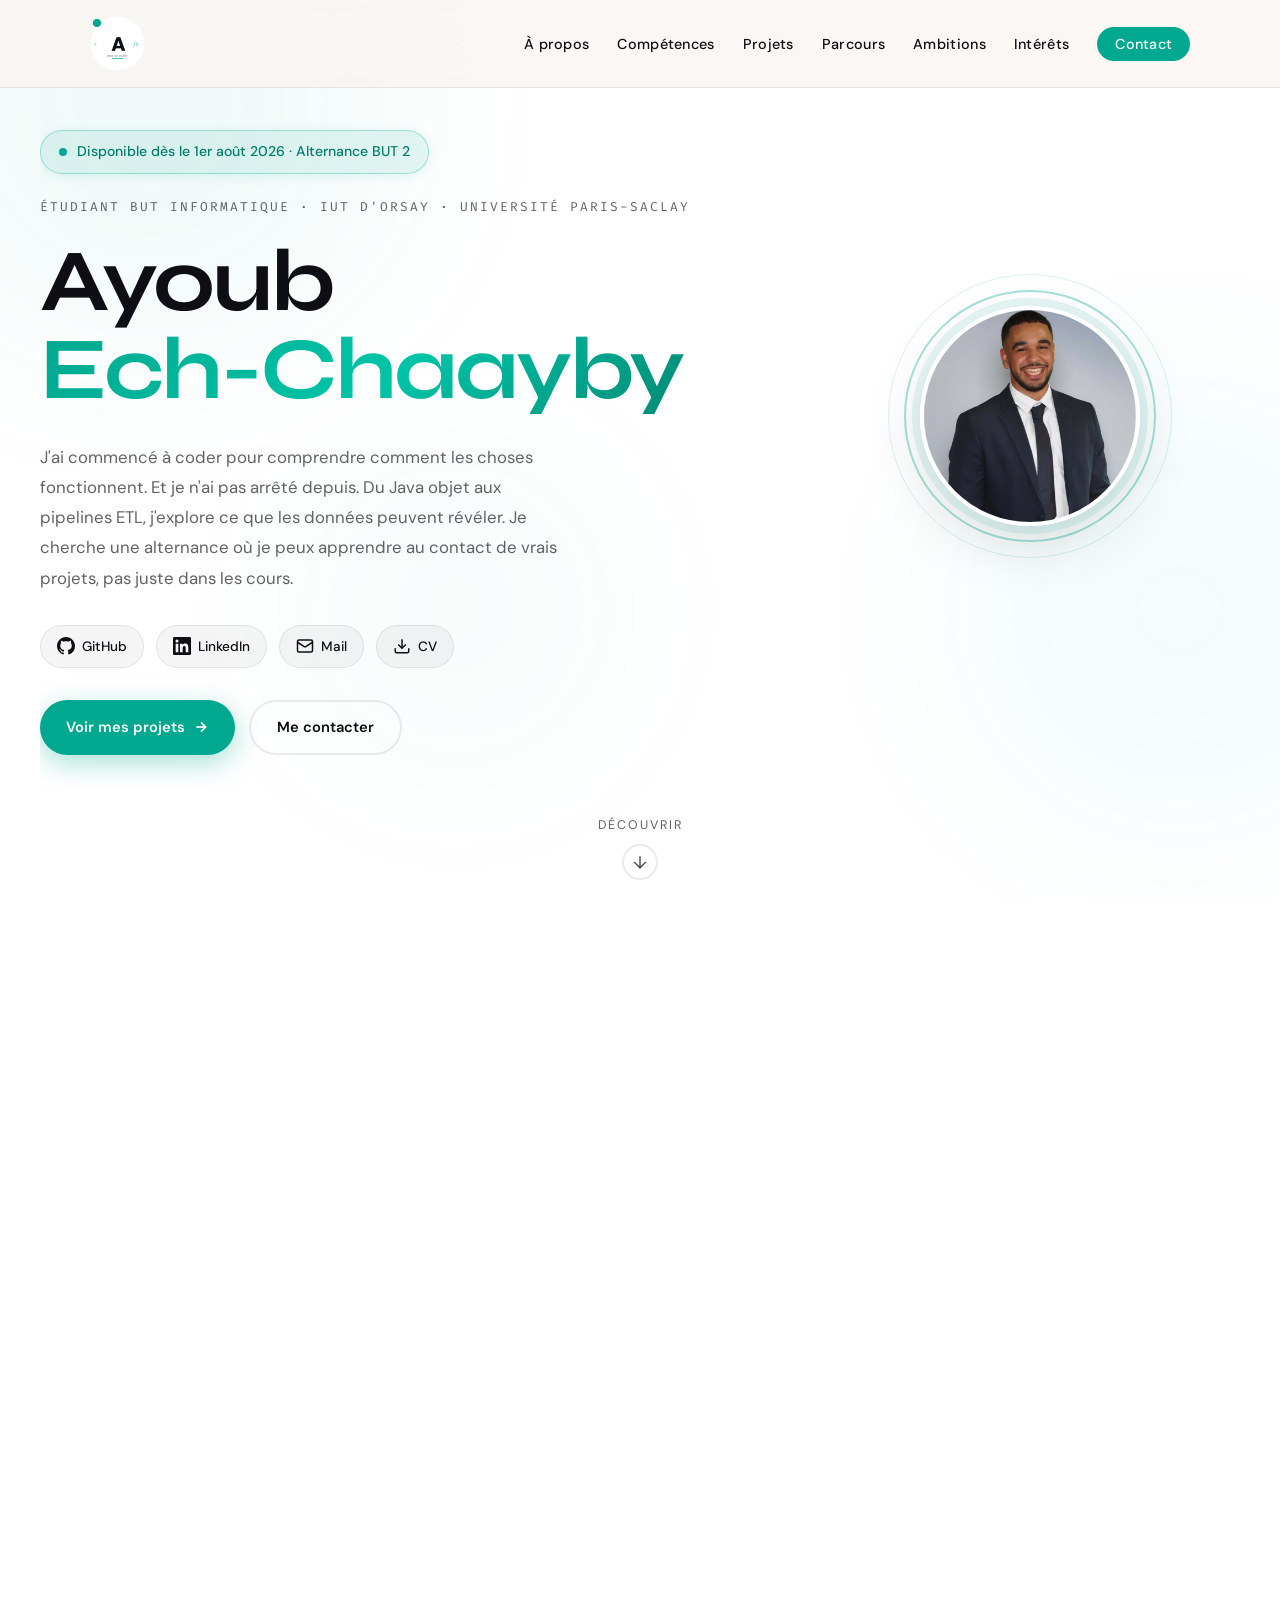
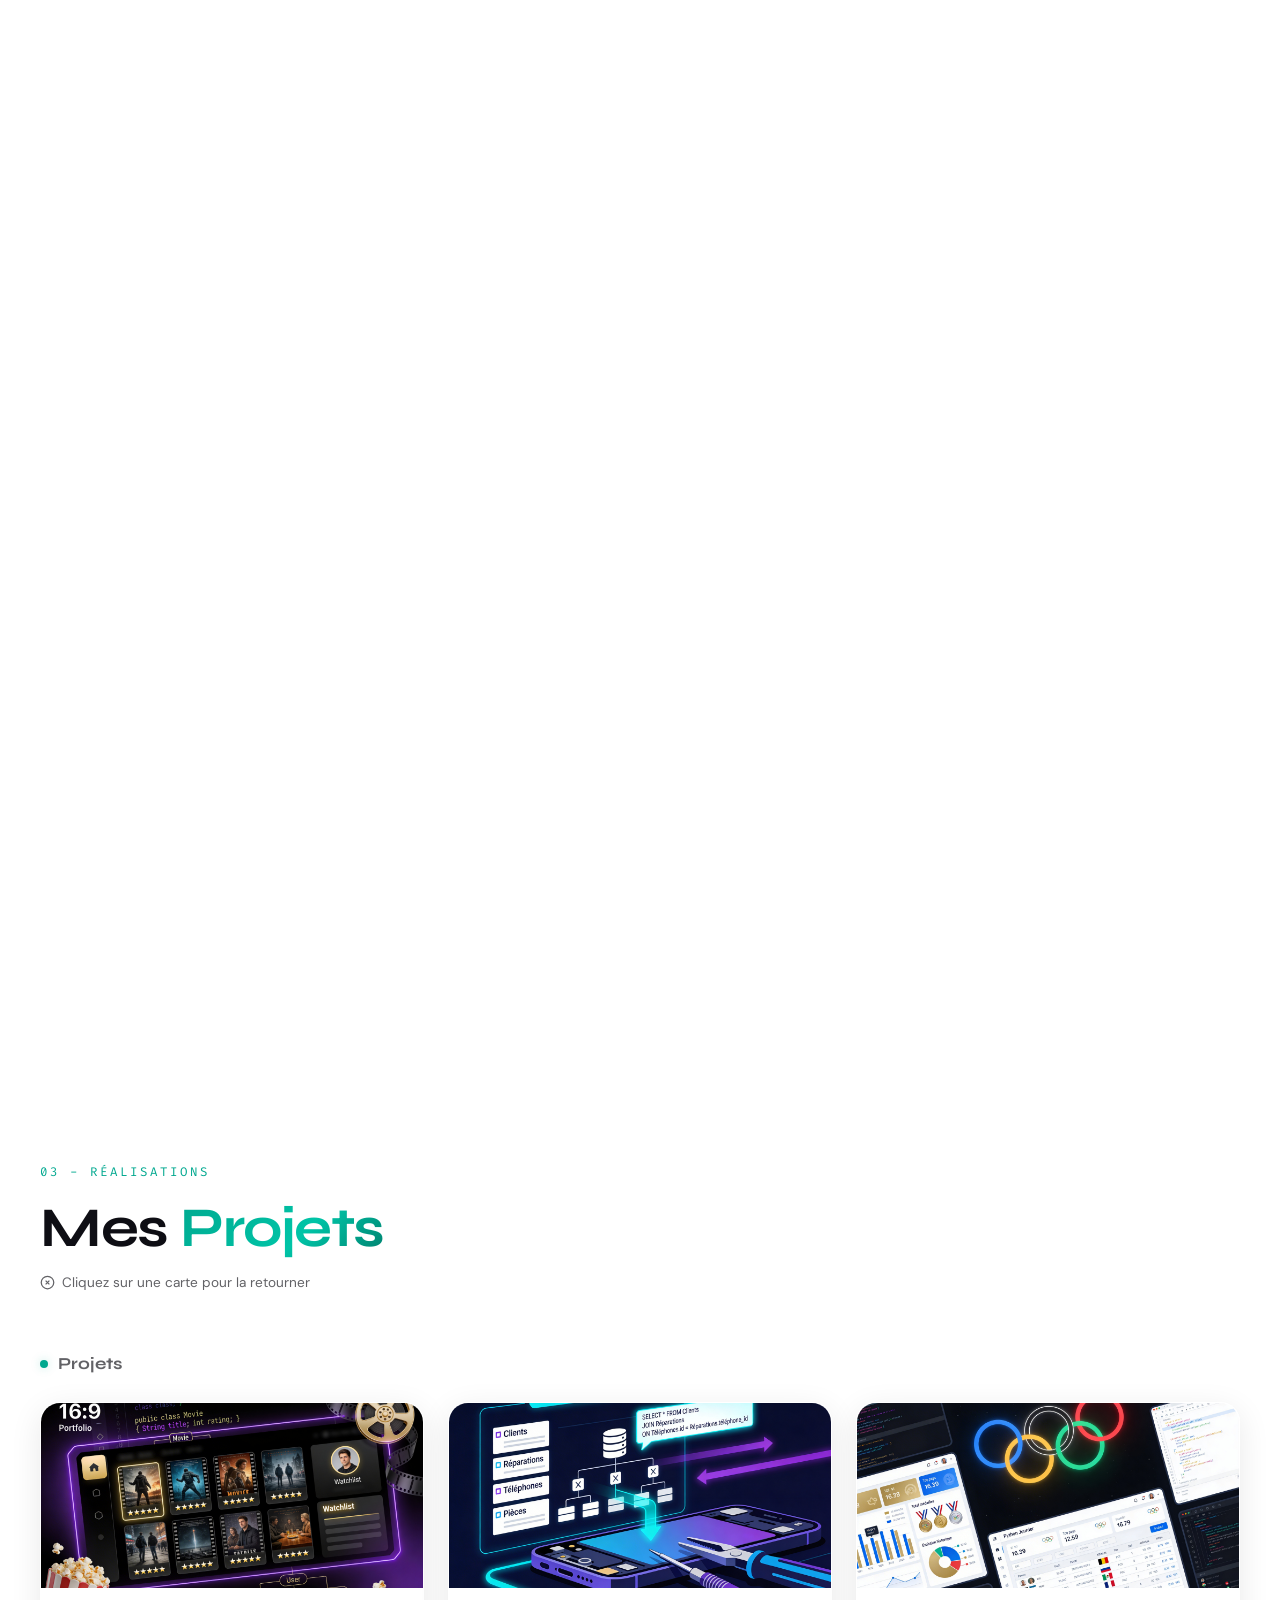
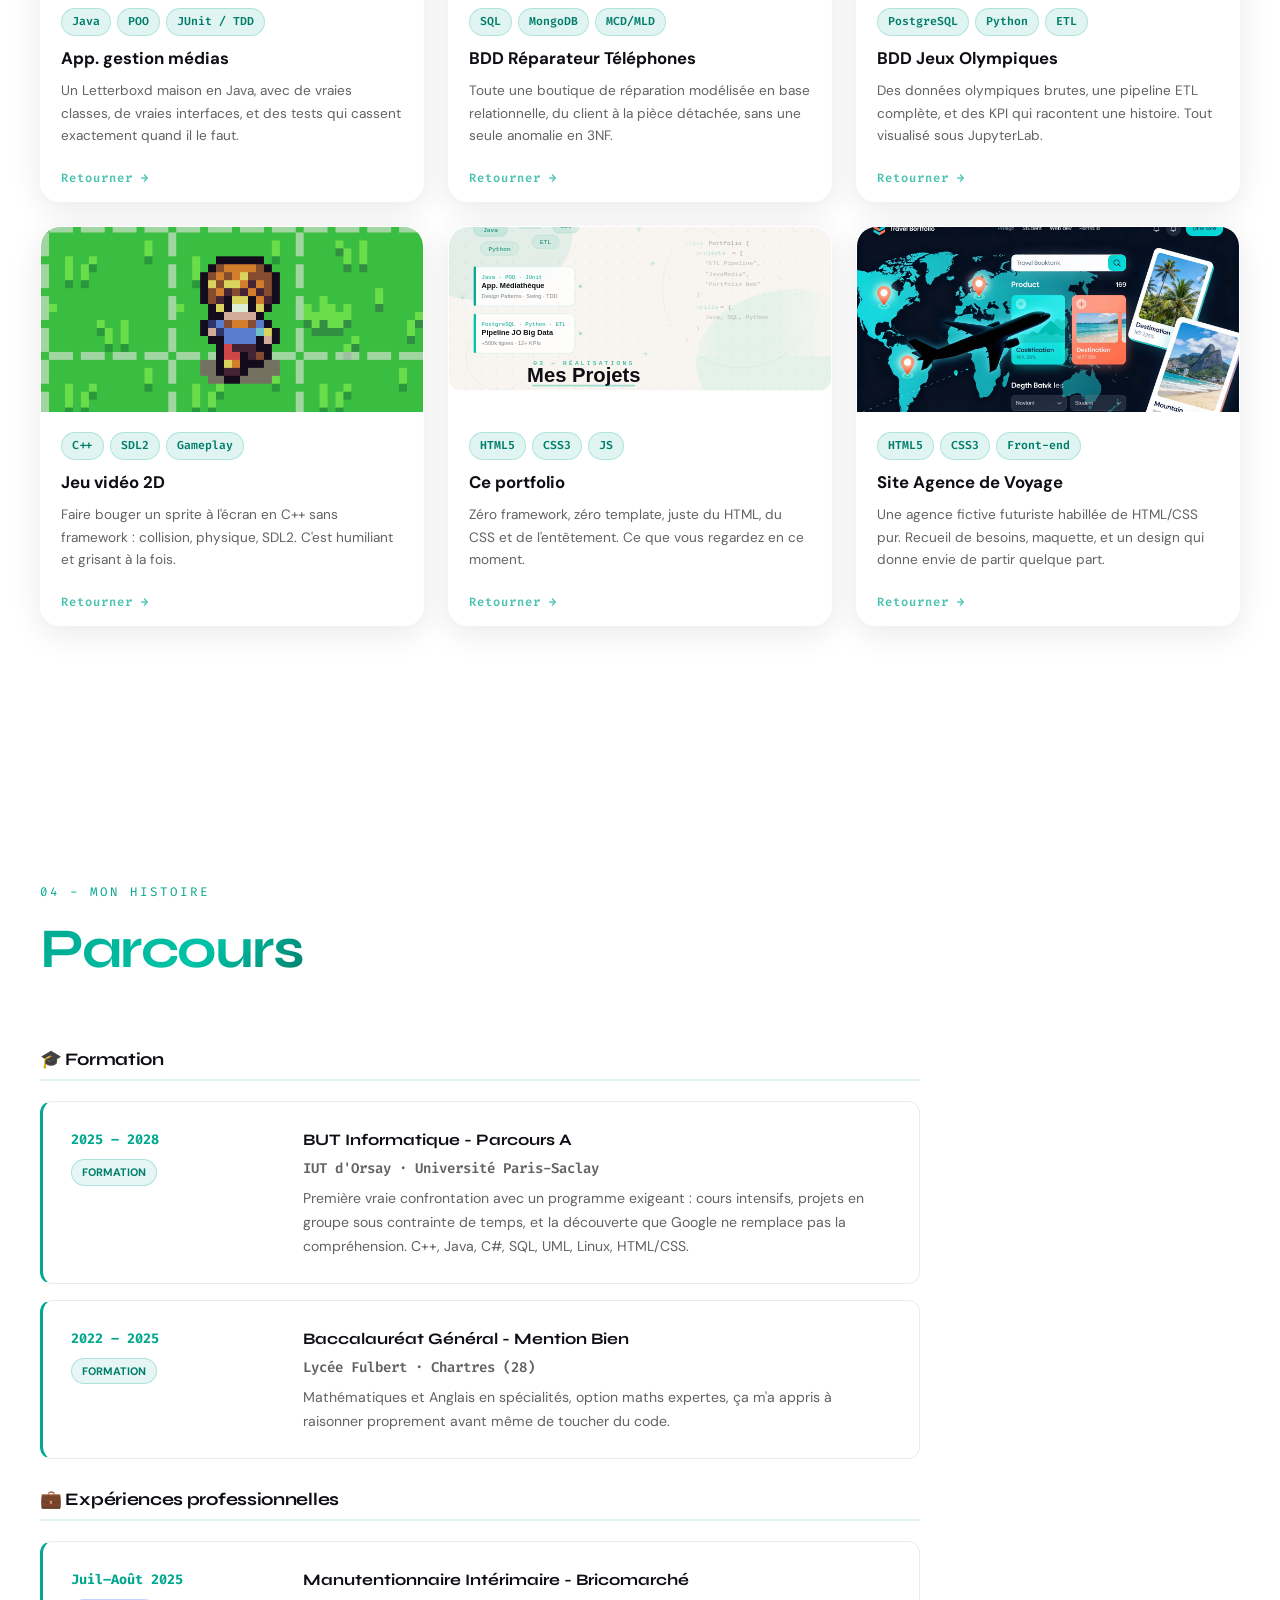
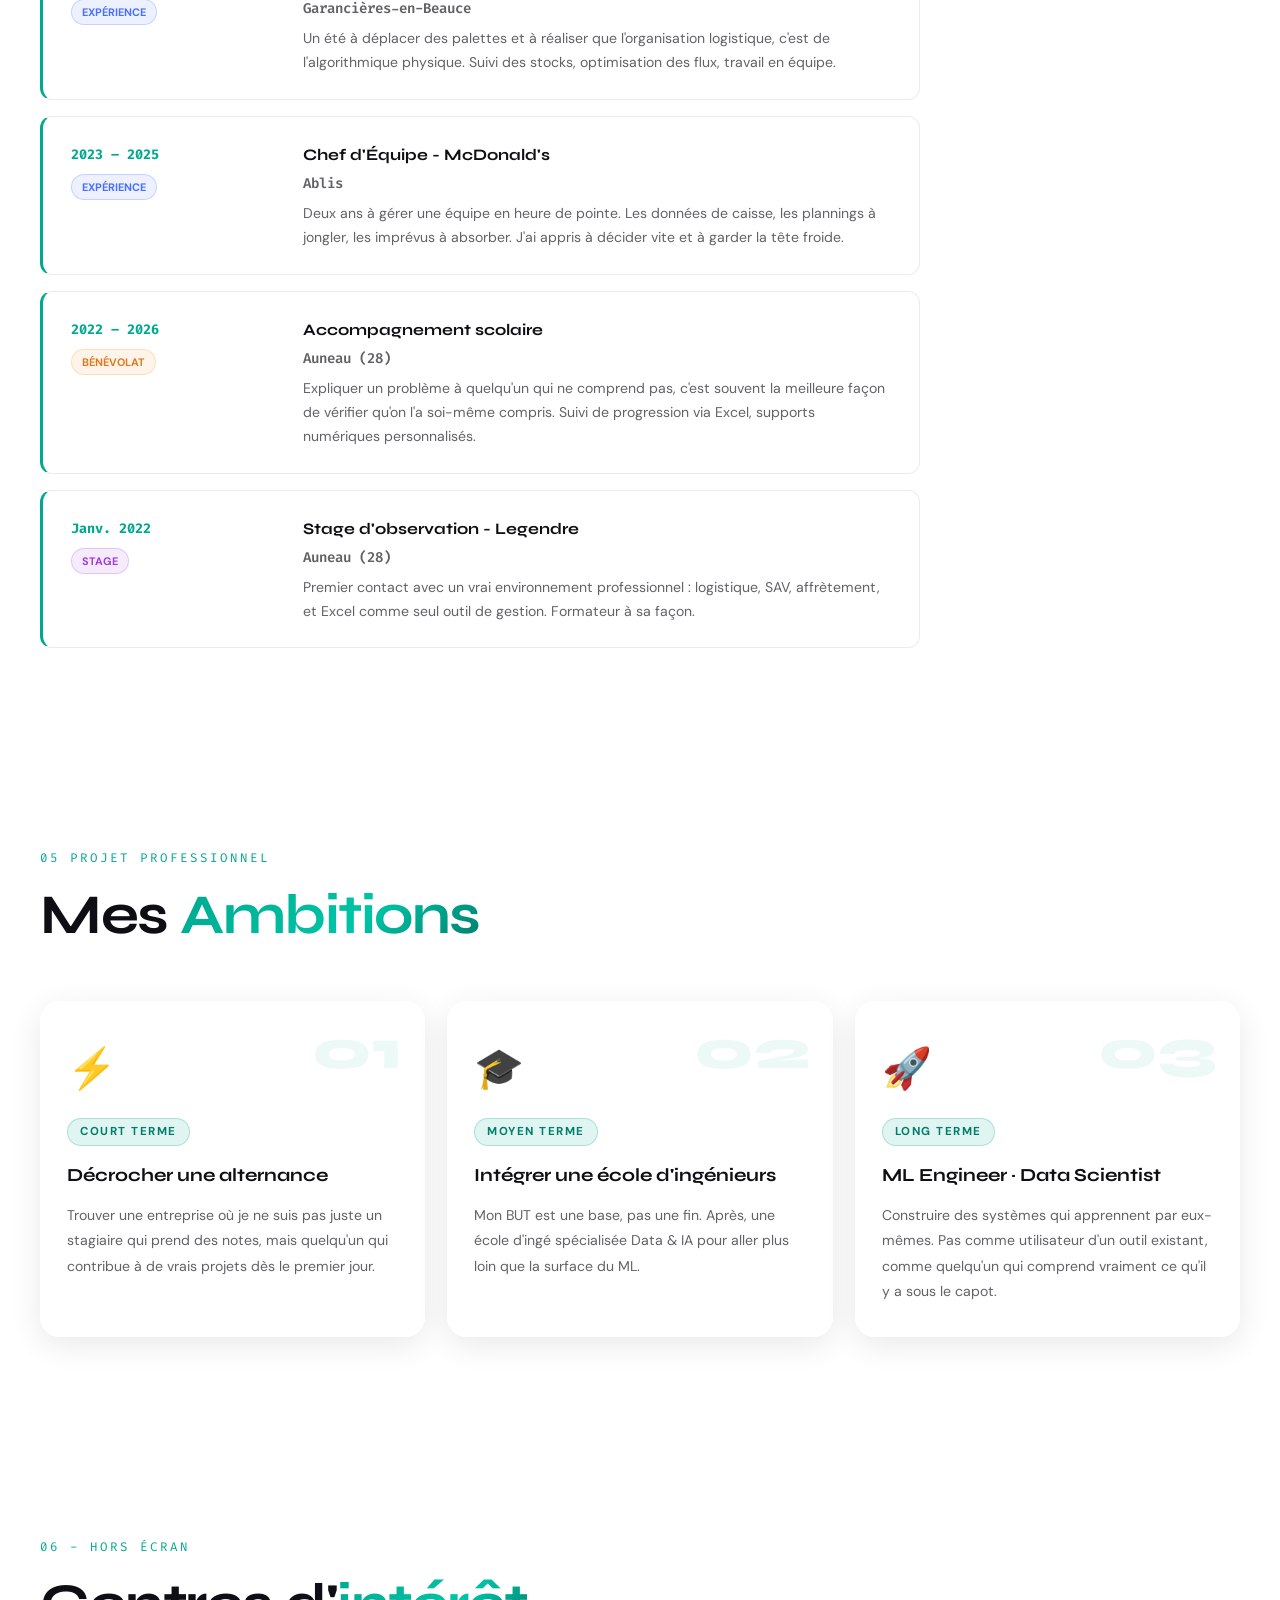
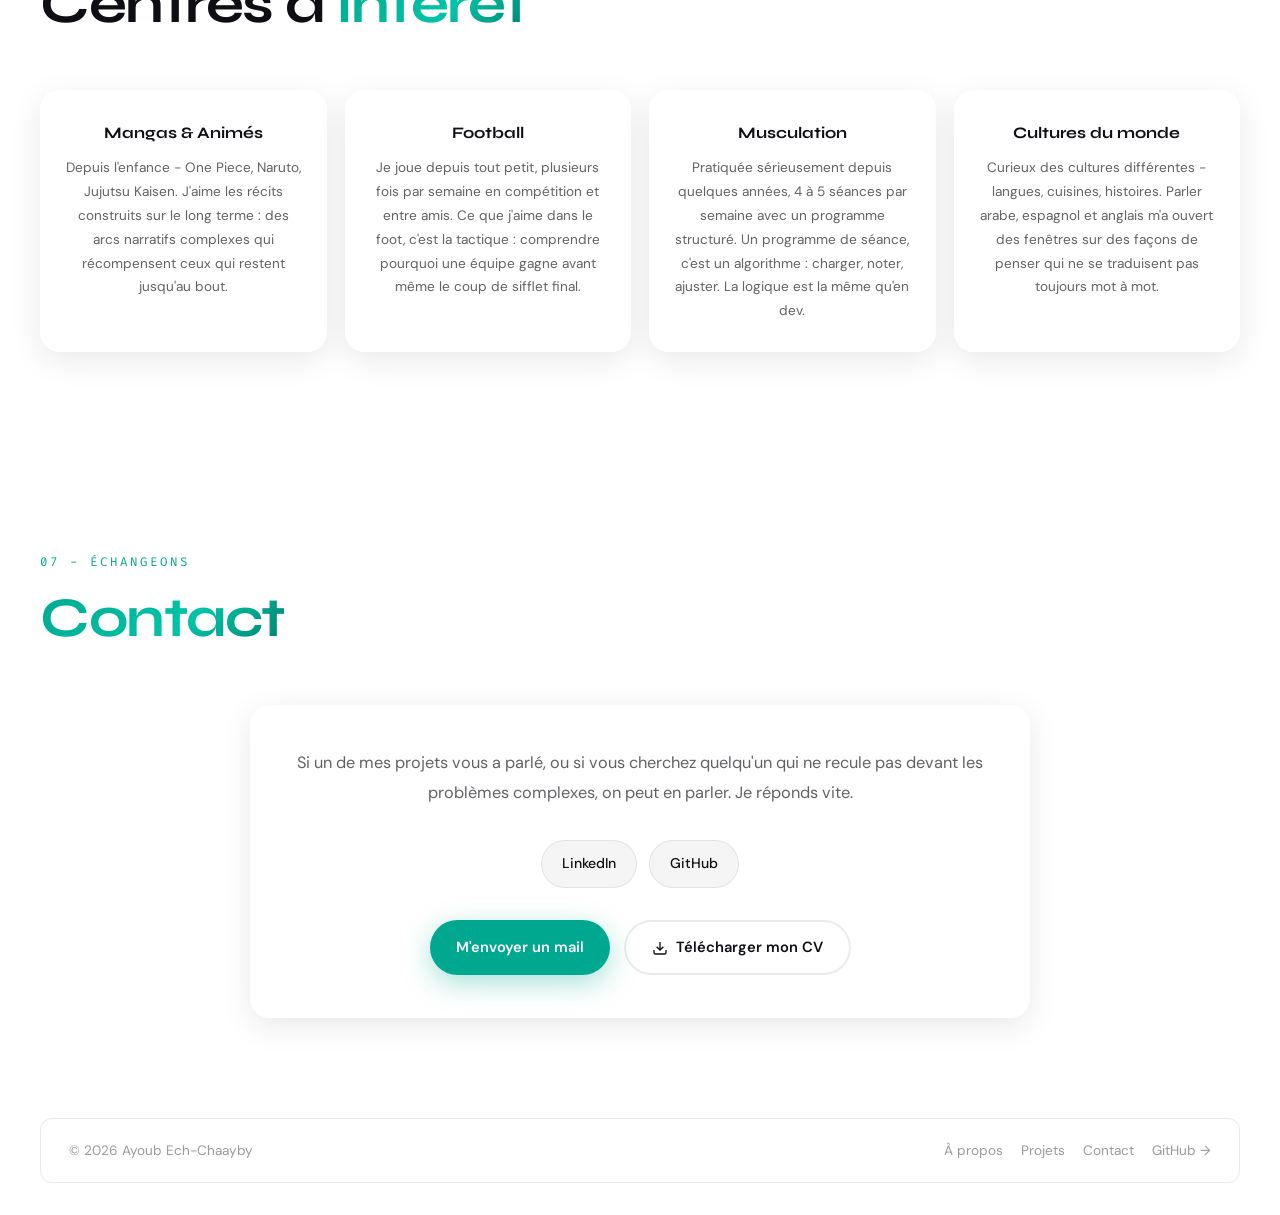
==== commit dcca3353: "26/05" ====
--- a/index.html
+++ b/index.html
@@ -13,7 +13,6 @@
 </head>
 <body>
 
-  <!-- ══ SPLASH INTRO ══════════════════════════════════════════════════════ -->
   <div id="splash" aria-hidden="true">
     <div class="splash-bg"></div>
     <div class="splash-content">
@@ -30,12 +29,10 @@
     <div class="splash-corner br"></div>
   </div>
 
-  <!-- ══ VIDEO BG ══════════════════════════════════════════════════════ -->
   <div class="video-bg" aria-hidden="true">
     <video autoplay muted loop playsinline><source src="assets/video5.mp4" type="video/mp4" /></video>
   </div>
 
-  <!-- ══ BG BLOBS ════════════════════════════════════════════════════════ -->
   <div class="bg-blobs" aria-hidden="true">
     <div class="blob blob-1"></div>
     <div class="blob blob-2"></div>
@@ -43,7 +40,6 @@
   </div>
   <div class="dot-grid" aria-hidden="true"></div>
 
-  <!-- ══ NAVBAR ════════════════════════════════════════════════════════= -->
   <header class="navbar" id="navbar">
     <a href="#accueil" class="logo" aria-label="Retour à l'accueil">
       <img src="assets/logo2_code.png" alt="Logo" class="nav-logo" />
@@ -66,7 +62,6 @@
 
   <main>
 
-    <!-- ══ HERO ══════════════════════════════════════════════════════════ -->
     <section class="hero" id="accueil">
       <div class="hero-particles" aria-hidden="true">
         <span></span><span></span><span></span><span></span><span></span>
@@ -134,7 +129,6 @@
       </a>
     </section>
 
-    <!-- ══ À PROPOS ═══════════════════════════════════════════════════════ -->
     <section class="section reveal" id="a-propos">
       <div class="section-header">
         <p class="section-kicker">01 - Qui suis-je ?</p>
@@ -196,7 +190,6 @@
       </div>
     </section>
 
-    <!-- ══ COMPÉTENCES ════════════════════════════════════════════════════ -->
     <section class="section reveal" id="competences">
       <div class="section-header">
         <p class="section-kicker">02 - Stack technique</p>
@@ -246,7 +239,6 @@
       </div>
     </section>
 
-    <!-- ══ PROJETS ════════════════════════════════════════════════════════ -->
     <section class="section reveal" id="projets">
       <div class="section-header">
         <p class="section-kicker">03 - Réalisations</p>
@@ -482,7 +474,6 @@
       </div>
     </section>
 
-    <!-- ══ PARCOURS ═══════════════════════════════════════════════════════ -->
     <section class="section reveal" id="parcours">
       <div class="section-header">
         <p class="section-kicker">04 - Mon histoire</p>
@@ -601,22 +592,18 @@
       </div>
       <div class="interests-grid">
         <article class="interest-card glass-card">
-          <div class="interest-icon">📚</div>
           <h3>Mangas &amp; Animés</h3>
           <p>Depuis l'enfance - One Piece, Naruto, Jujutsu Kaisen. J'aime les récits construits sur le long terme : des arcs narratifs complexes qui récompensent ceux qui restent jusqu'au bout.</p>
         </article>
         <article class="interest-card glass-card">
-          <div class="interest-icon">⚽</div>
           <h3>Football</h3>
           <p>Je joue depuis tout petit, plusieurs fois par semaine en compétition et entre amis. Ce que j'aime dans le foot, c'est la tactique : comprendre pourquoi une équipe gagne avant même le coup de sifflet final.</p>
         </article>
         <article class="interest-card glass-card">
-          <div class="interest-icon">💪</div>
           <h3>Musculation</h3>
           <p>Pratiquée sérieusement depuis quelques années, 4 à 5 séances par semaine avec un programme structuré. Un programme de séance, c'est un algorithme : charger, noter, ajuster. La logique est la même qu'en dev.</p>
         </article>
         <article class="interest-card glass-card">
-          <div class="interest-icon">🌍</div>
           <h3>Cultures du monde</h3>
           <p>Curieux des cultures différentes - langues, cuisines, histoires. Parler arabe, espagnol et anglais m'a ouvert des fenêtres sur des façons de penser qui ne se traduisent pas toujours mot à mot.</p>
         </article>
--- a/style.css
+++ b/style.css
@@ -755,7 +755,6 @@
   transition:transform 0.35s, box-shadow 0.35s;
 }
 .interest-card:hover { transform:translateY(-8px) scale(1.02); box-shadow:var(--shadow-lg); }
-.interest-icon { font-size:2.8rem; margin-bottom:14px; display:block; }
 .interest-card h3 { font-size:1rem; margin-bottom:10px; }
 .interest-card p  { color:var(--muted); font-size:0.85rem; line-height:1.75; }
 .interest-card em { color:var(--accent-dark); font-style:italic; }
